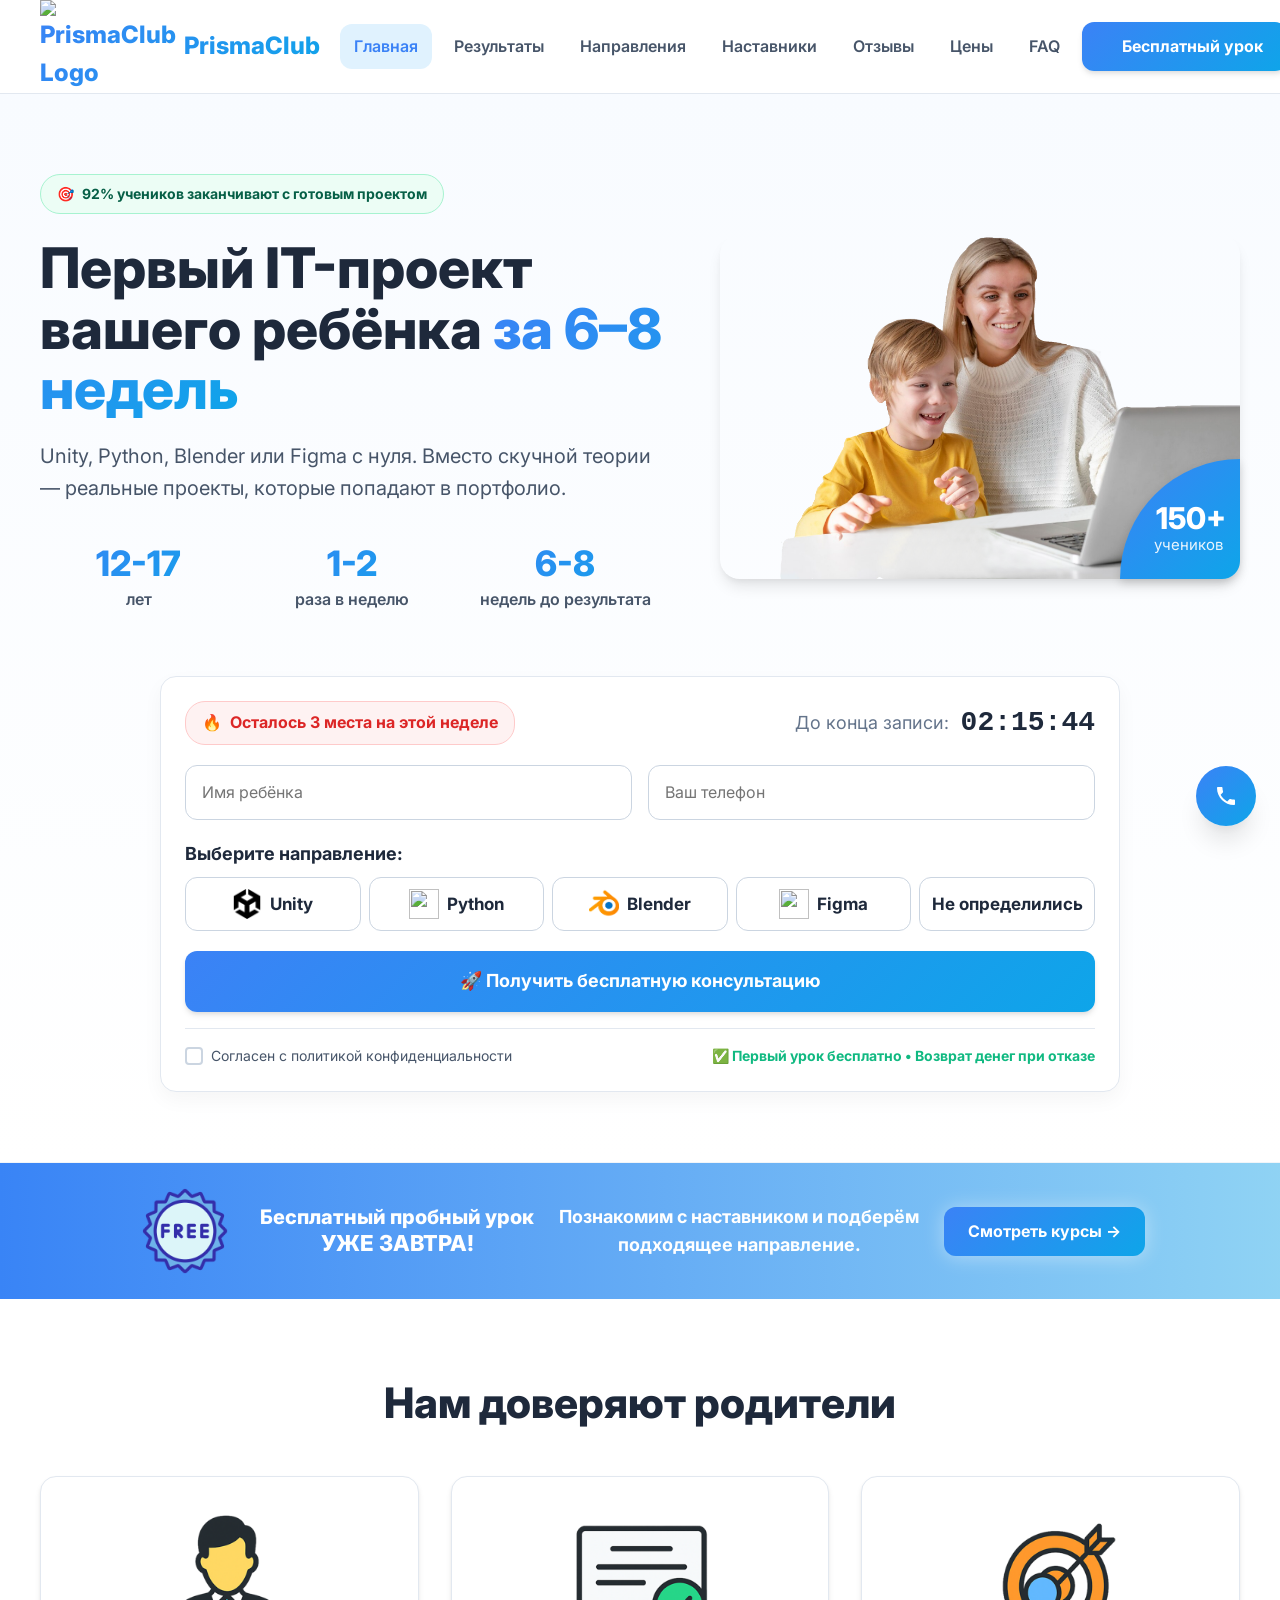
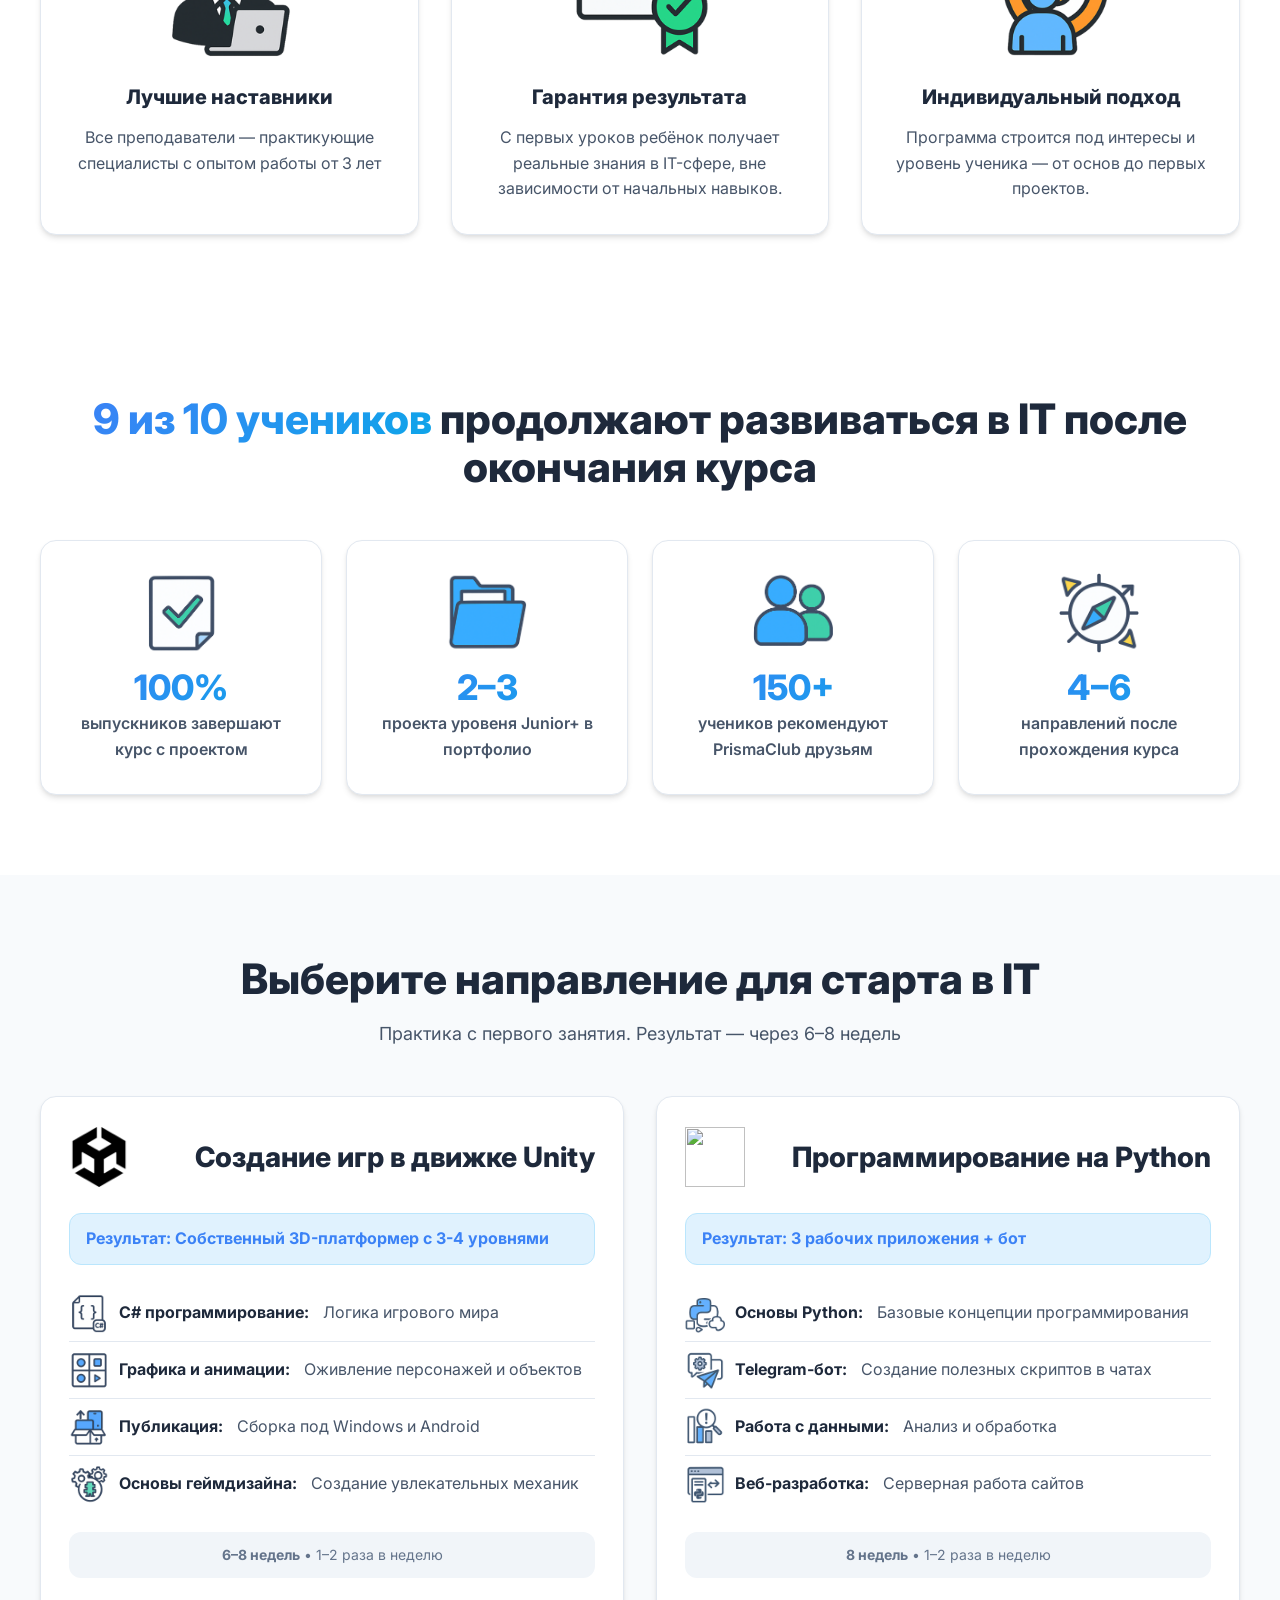
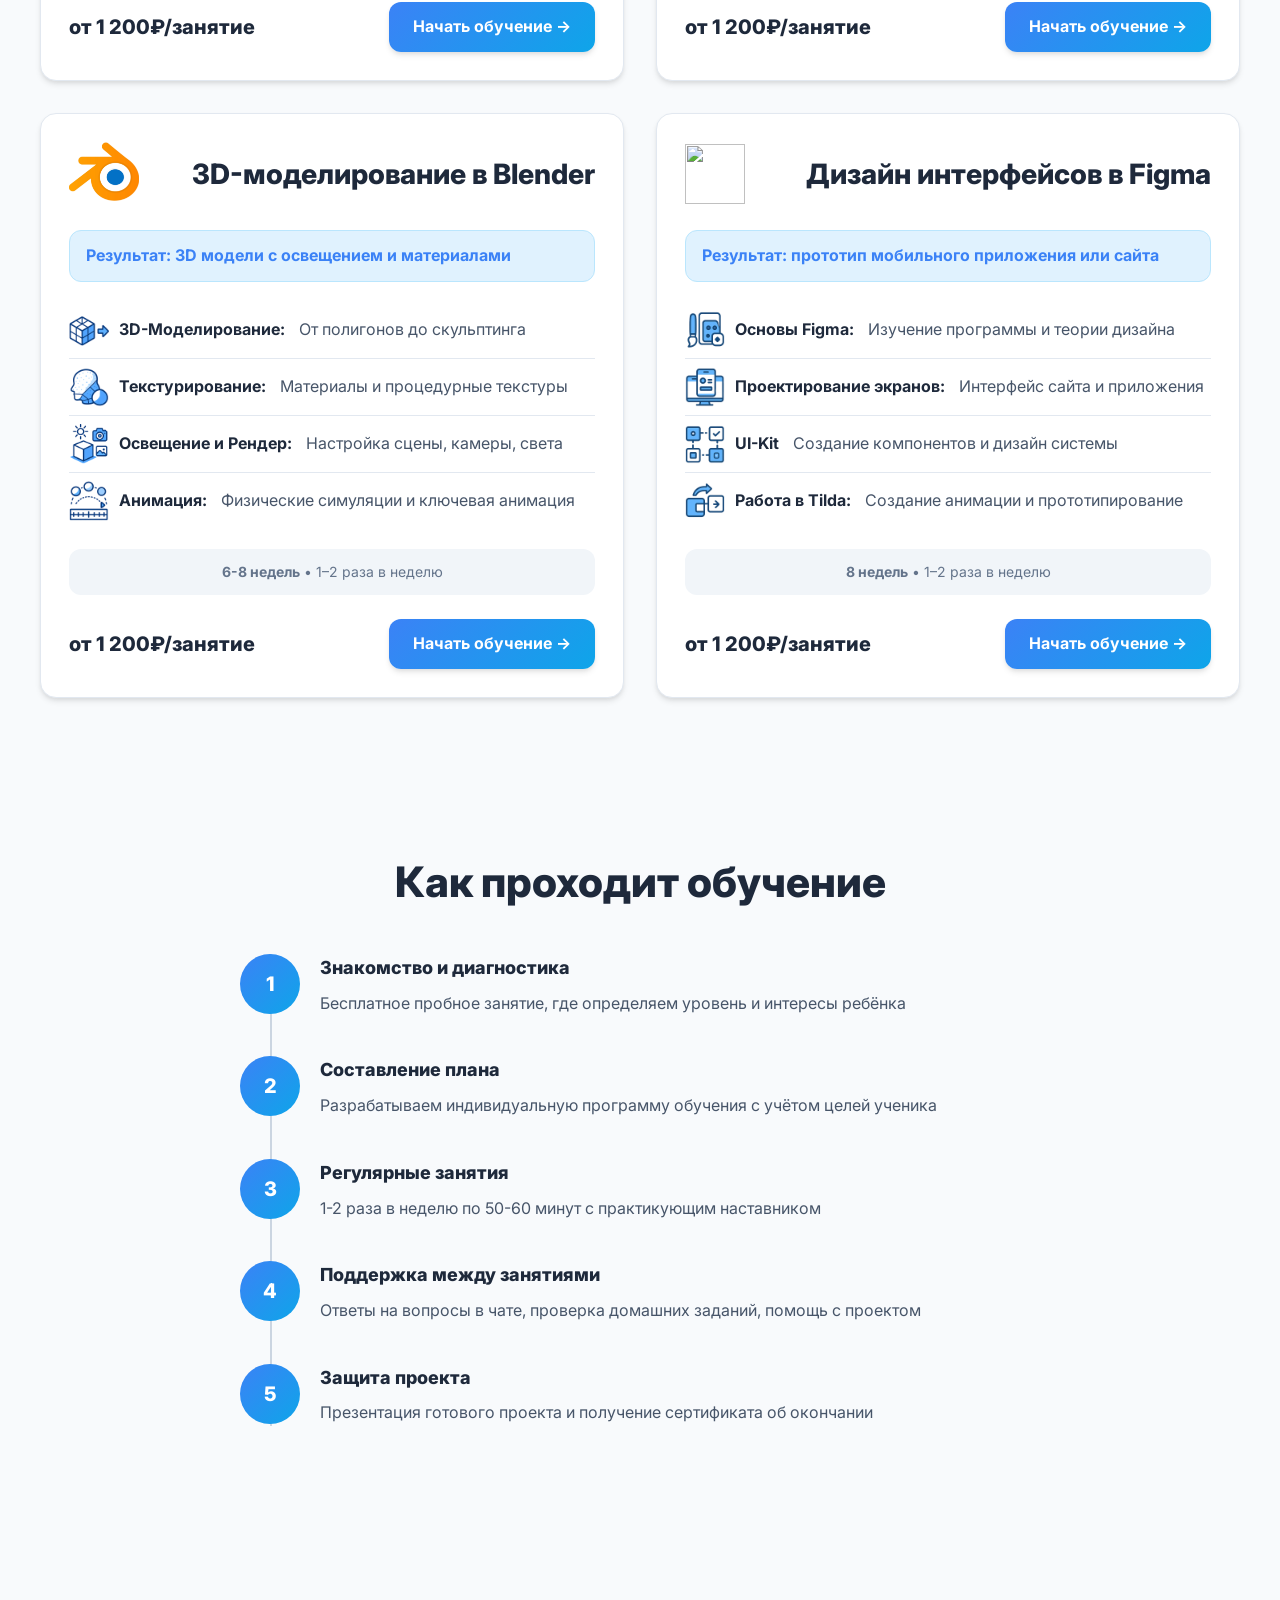
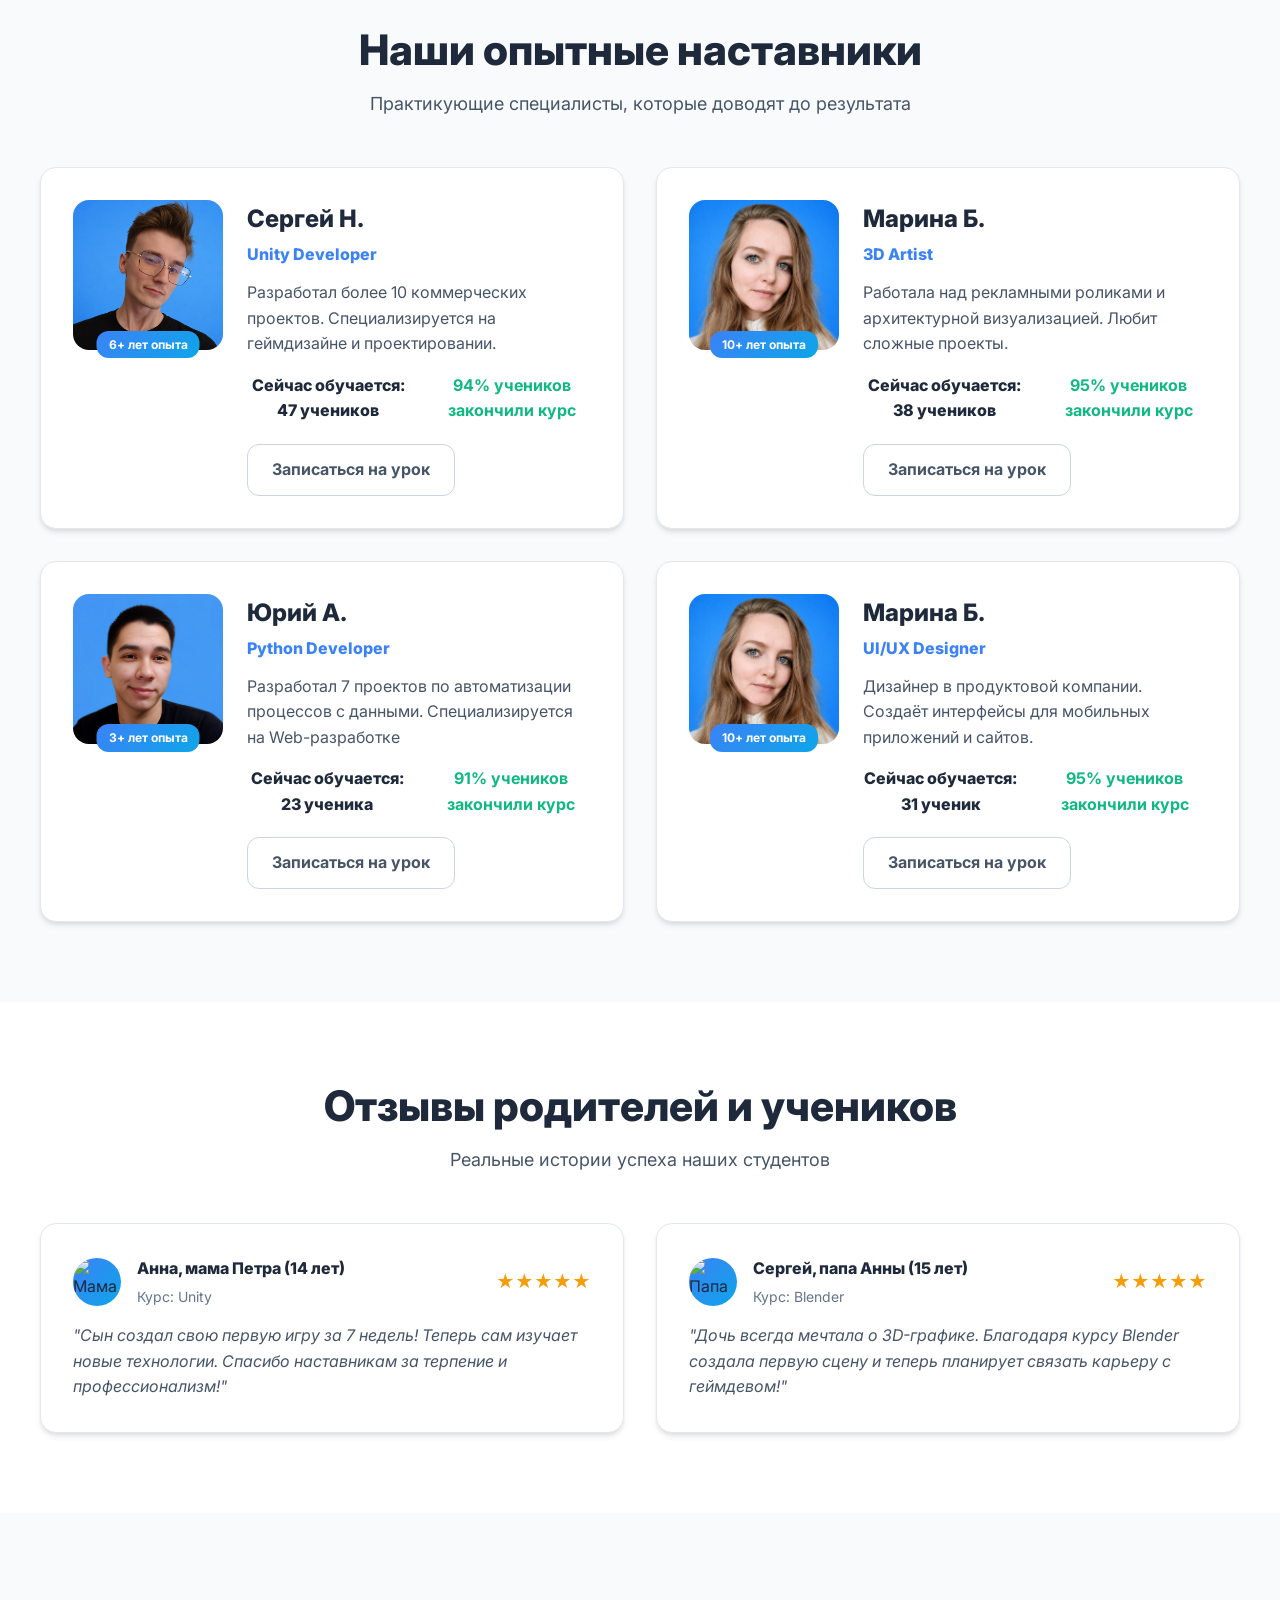
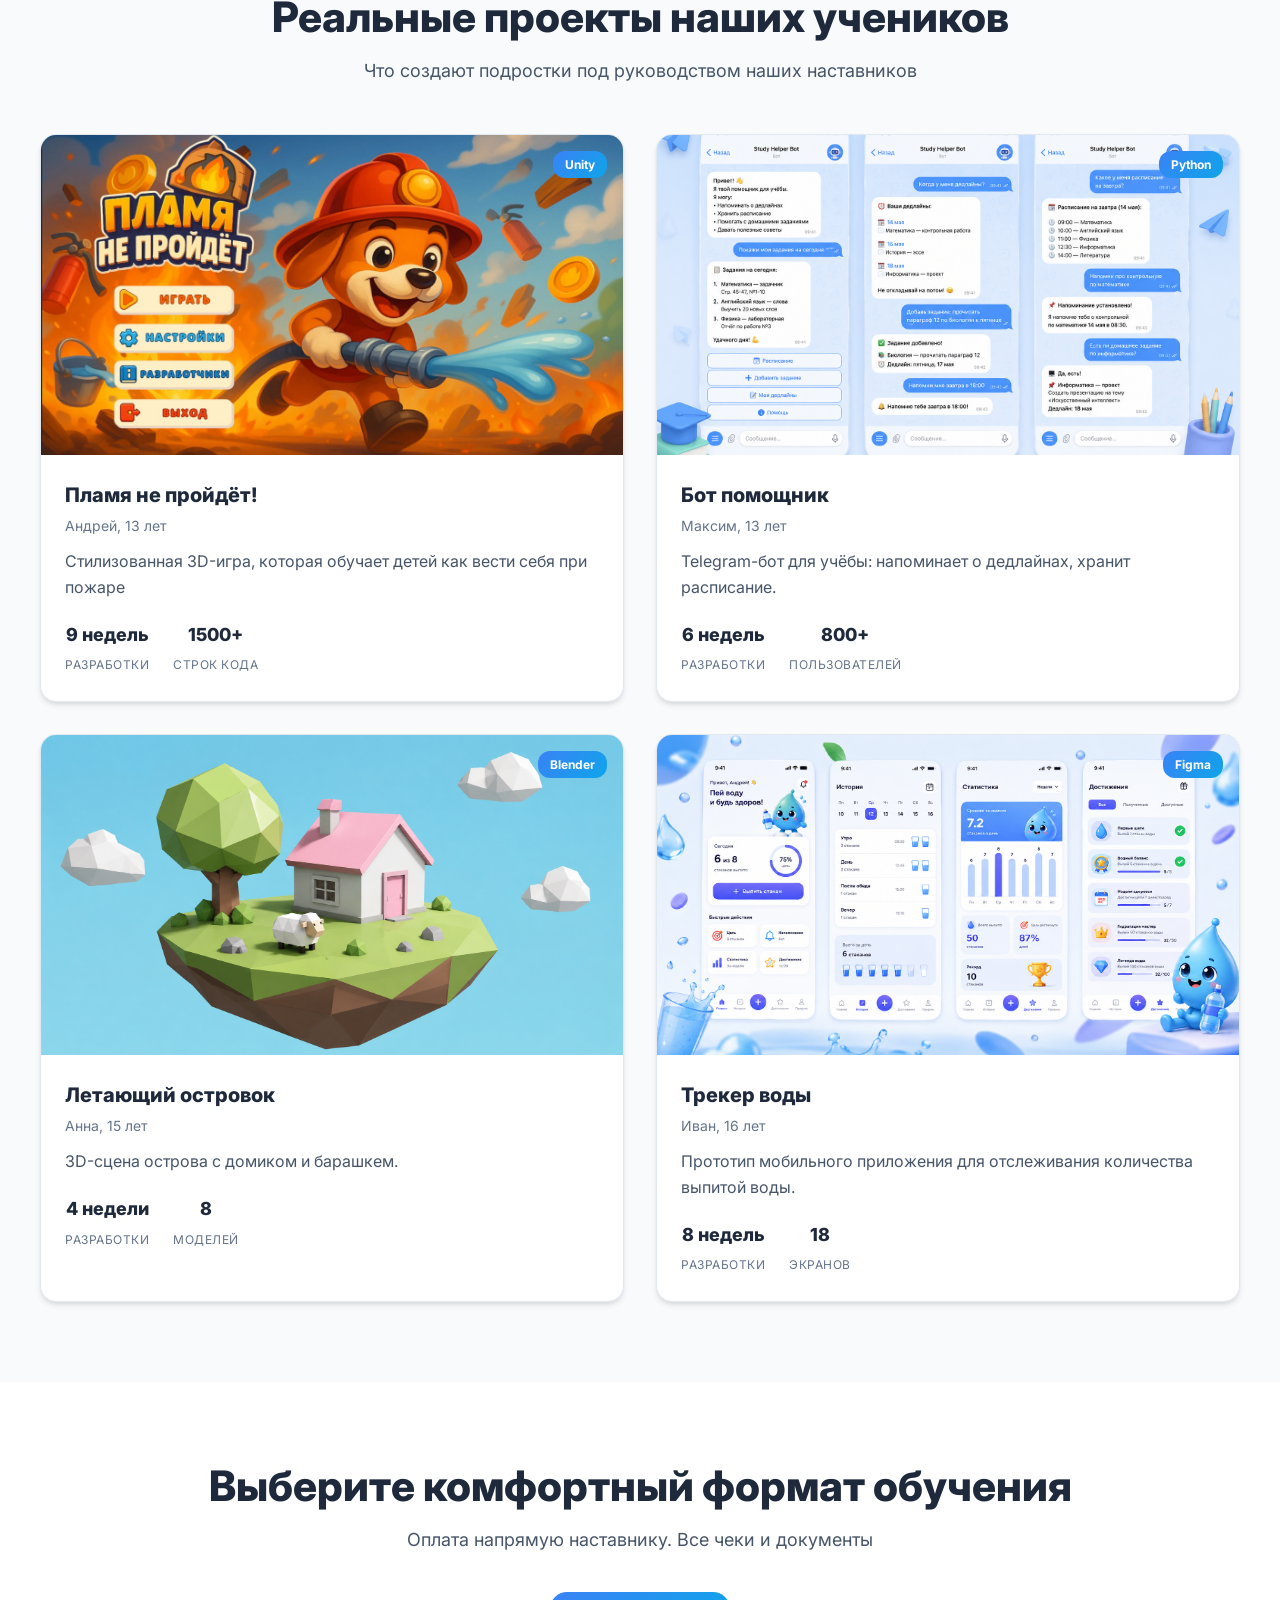
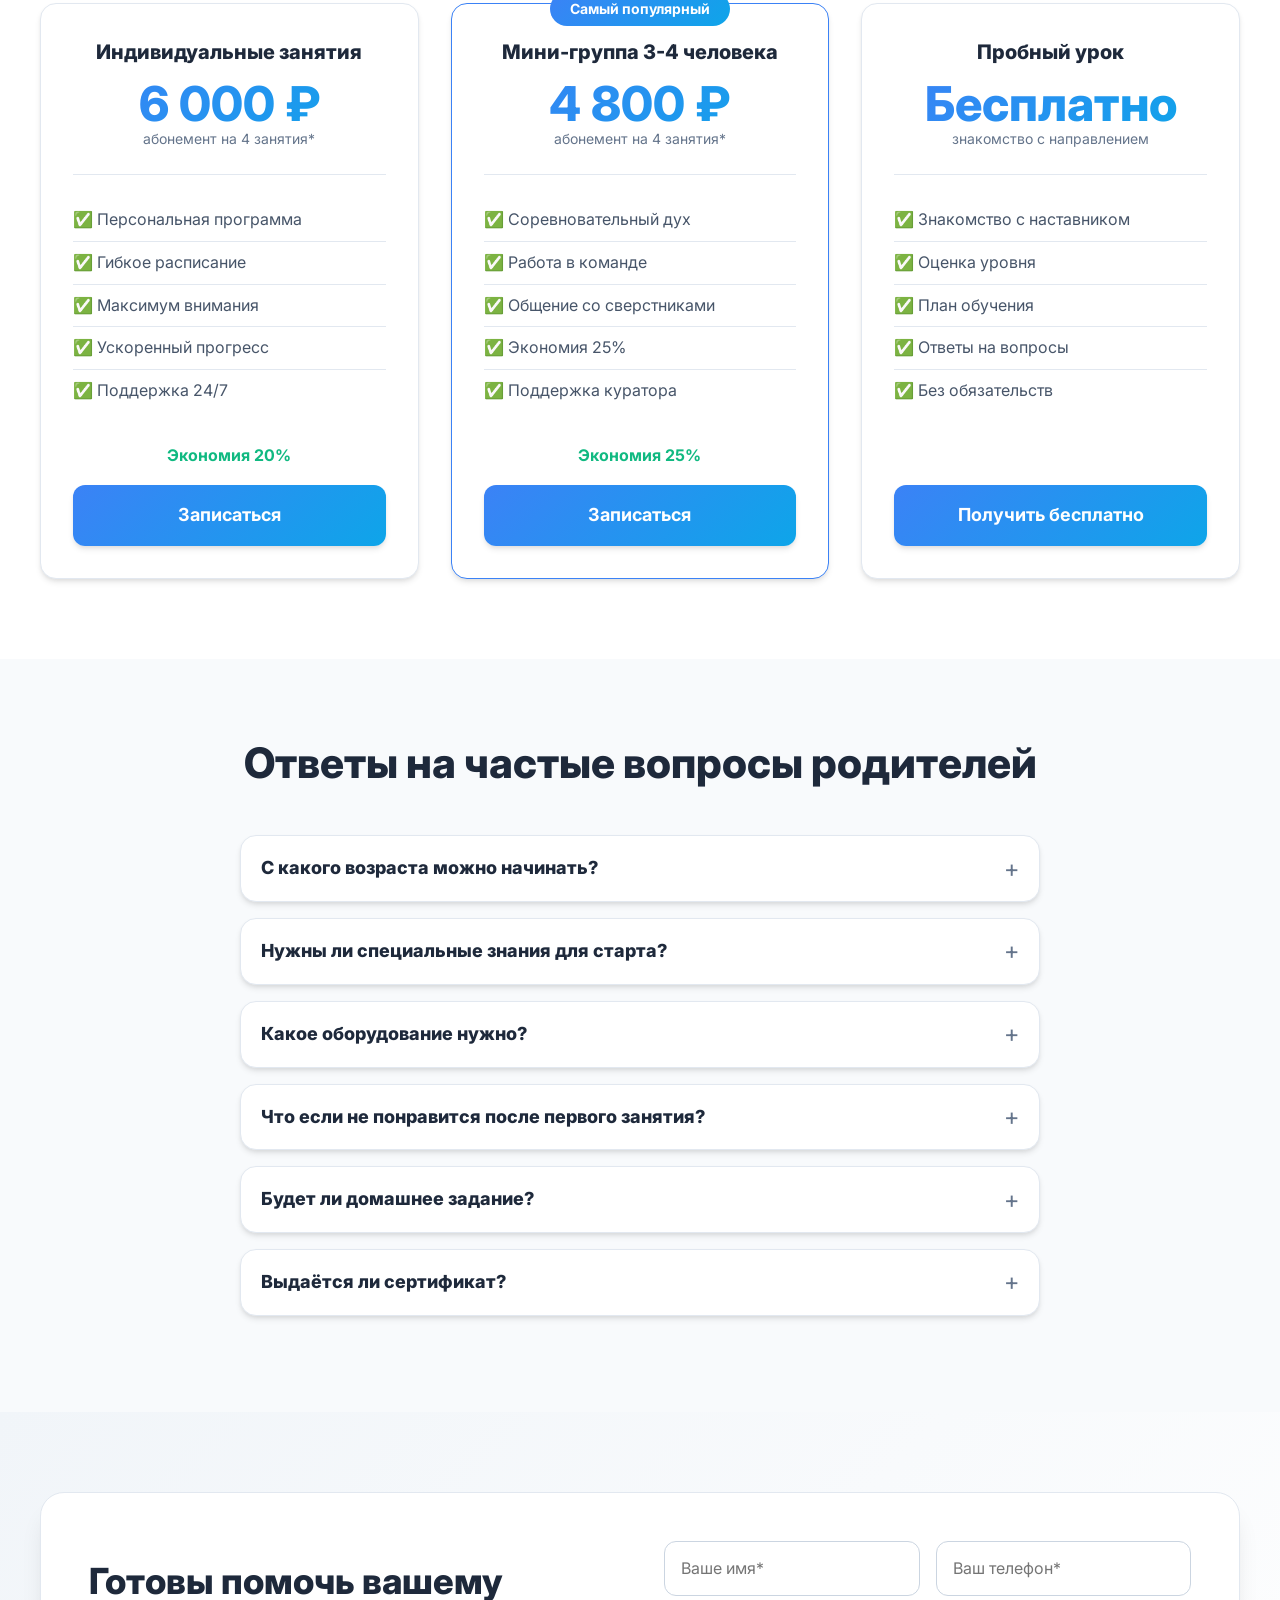
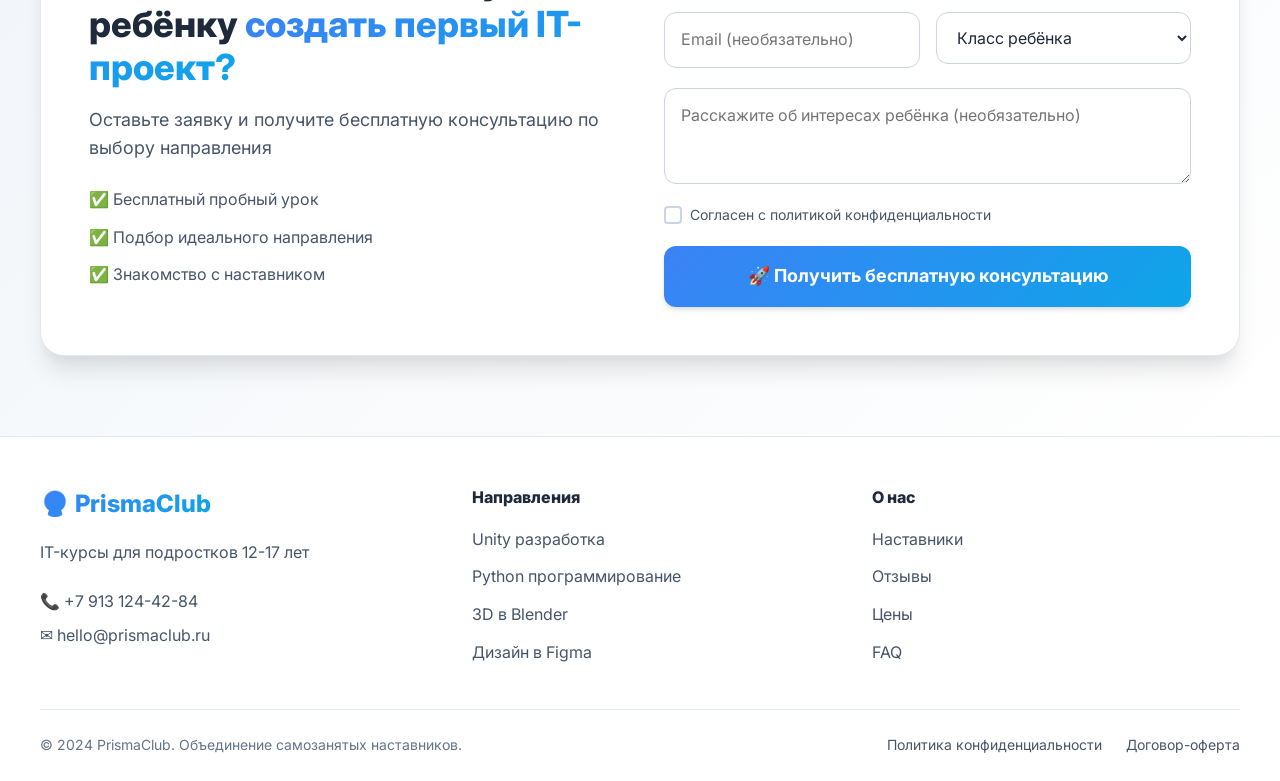
==== index.html @ 50126b90 "Update index.html" ====
<!doctype html>
<html lang="ru" data-theme="light">
<head>
    <meta charset="utf-8" />
    <meta name="viewport" content="width=device-width, initial-scale=1" />
    <meta name="description" content="PrismaClub - IT-курсы для подростков 12-17 лет. Unity, Python, Blender, Figma. Первый проект за 6-8 недель. 95% учеников заканчивают с портфолио." />
    <title>PrismaClub — IT-курсы для подростков 12-17 лет | Первый проект за 6-8 недель</title>
    <link rel="stylesheet" href="style.css" />
    <link rel="preconnect" href="https://fonts.googleapis.com">
    <link rel="preconnect" href="https://fonts.gstatic.com" crossorigin>
    <link href="https://fonts.googleapis.com/css2?family=Inter:wght@400;500;600;700;800&display=swap" rel="stylesheet">
</head>
<body>
    <!-- Progress Bar -->
    <div class="progress-container">
        <div class="progress-bar" id="progressBar"></div>
    </div>

    <!-- Floating Contact Button -->
    <div class="floating-whatsapp">
        <button class="whatsapp-button call-button" onclick="openContactModal()" aria-label="Открыть контакты">
            <svg width="24" height="24" viewBox="0 0 24 24" fill="none">
                <path d="M6.62 10.79c1.44 2.83 3.76 5.14 6.59 6.59l2.2-2.2c.27-.27.67-.36 1.02-.24 1.12.37 2.33.57 3.57.57.55 0 1 .45 1 1V20c0 .55-.45 1-1 1C10.61 21 3 13.39 3 4c0-.55.45-1 1-1h3.5c.55 0 1 .45 1 1 0 1.24.2 2.45.57 3.57.11.35.03.74-.25 1.02l-2.2 2.2z" fill="currentColor"/>
            </svg>
            <span class="call-button-text">Остались вопросы?</span>
        </button>
        <div class="whatsapp-tooltip">Контакты для связи</div>
    </div>

    <!-- Contact Modal -->
    <div class="contact-modal" id="contactModal" aria-hidden="true">
        <div class="contact-modal-backdrop" onclick="closeContactModal()"></div>
        <div class="contact-modal-card" role="dialog" aria-modal="true" aria-labelledby="contactModalTitle">
            <button class="contact-modal-close" type="button" onclick="closeContactModal()" aria-label="Закрыть">×</button>
            <h3 id="contactModalTitle">Связаться с нами</h3>
            <div class="contact-modal-list">
                <div class="contact-row"><span>Телефон:</span><a href="tel:+79131244284">+7 913 124-42-84</a></div>
                <div class="contact-row"><span>Электронная почта:</span><a href="mailto:hello@prismaclub.ru">hello@prismaclub.ru</a></div>
                <div class="contact-row"><span>Telegram:</span><a href="https://t.me/Nestor.eons" target="_blank" rel="noopener">@Nestor.eons</a></div>
                <div class="contact-row"><span>WhatsApp:</span><a href="https://wa.me/79131244284" target="_blank" rel="noopener">8 913 124-42-84</a></div>
            </div>
            <button class="faq-modal-button" type="button" onclick="goToFaqFromModal()">
                <span>Часто задаваемые вопросы</span>
                <span class="faq-modal-arrow">⌄</span>
            </button>
        </div>
    </div>

    <header>
        <div class="wrap nav">
            <div class="brand">
                <!-- LOGO -->
                <a class="logo" href="#hero">
                    <img src="images/prismaclub-logo.png" alt="PrismaClub Logo" class="logo-image">
                    <span class="logo-text">Prisma<span class="logo-accent">Club</span></span>
                </a>
            </div>
            <nav class="topnav">
                <a class="navlink active" href="#hero">Главная</a>
                <a class="navlink" href="#results">Результаты</a>
                <a class="navlink" href="#tracks">Направления</a>
                <a class="navlink" href="#mentors">Наставники</a>
                <a class="navlink" href="#testimonials">Отзывы</a>
                <a class="navlink" href="#pricing">Цены</a>
                <a class="navlink" href="#faq">FAQ</a>
                <button class="btn btn-primary" onclick="scrollToForm()">
                    <svg width="16" height="16" viewBox="0 0 16 16" fill="currentColor" style="margin-right: 8px;">
                        <path d="M13.6 11.2c-.2-.1-1.2-.6-1.4-.7-.2-.1-.3-.1-.5.1-.2.2-.5.6-.6.8-.1.2-.2.2-.4.1-.2-.1-1-.3-1.9-1.1-.7-.6-1.2-1.4-1.4-1.7-.1-.3 0-.4.1-.5.1-.1.3-.3.4-.4.1-.2.2-.2.3-.4.1-.2 0-.3-.1-.4-.1-.1-.5-1.2-.7-1.8-.2-.5-.4-.5-.5-.5-.1 0-.3 0-.4 0-.2 0-.4.1-.6.3-.2.3-.8.8-.8 1.9 0 1.1.8 2.2.9 2.4.1.2 1.6 2.4 3.8 3.4.6.2 1 .4 1.3.5.6.2 1.1.2 1.5.1.5-.1 1.4-.6 1.6-1.1.2-.5.2-1 .1-1.1-.1-.1-.2-.2-.4-.3z"/>
                    </svg>
                    Бесплатный урок
                </button>
            </nav>
            <button class="mobile-menu-btn" id="mobileMenuBtn" type="button" aria-label="Открыть меню" aria-expanded="false">
                <span></span>
                <span></span>
                <span></span>
            </button>
        </div>
    </header>

    <main>
        <!-- HERO SECTION -->
        <section class="hero" id="hero">
            <div class="wrap">
                <div class="hero-content">
                    <div class="hero-badge">
                        <span class="badge-icon">🎯</span>
                        92% учеников заканчивают с готовым проектом
                    </div>
                    
                    <h1 class="hero-title">
                        Первый IT-проект вашего ребёнка 
                        <span class="highlight">за 6–8 недель</span>
                    </h1>
                    
                    <p class="hero-subtitle">
                        Unity, Python, Blender или Figma с нуля. Вместо скучной теории — реальные проекты, которые попадают в портфолио.
                    </p>

                    <div class="hero-stats">
                        <div class="stat">
                            <div class="stat-number">12-17</div>
                            <div class="stat-label">лет</div>
                        </div>
                        <div class="stat">
                            <div class="stat-number">1-2</div>
                            <div class="stat-label">раза в неделю</div>
                        </div>
                        <div class="stat">
                            <div class="stat-number">6-8</div>
                            <div class="stat-label">недель до результата</div>
                        </div>
                    </div>
                </div>
                
                <div class="hero-visual">
                    <div class="hero-image-wrapper">
                        <img src="images/student-coding.png" alt="Подросток создаёт игру в Unity" class="hero-image">
                            <div class="achievement-badge corner">
                                <div class="number">150+</div>
                                <div class="label">учеников</div>
                            </div>
                    </div>
                </div>
            </div>
              <!-- Booking Banner -->
<!-- Booking Banner -->
<div class="booking-banner" id="booking-form">
    <div class="booking-top-row">
        <div class="urgency-badge">
            <span class="fire-icon">🔥</span>
            Осталось 3 места на этой неделе
        </div>
        <div class="urgency-timer">
            <span>До конца записи:</span>
            <div class="timer" id="urgencyTimer">02:15:47</div>
        </div>
    </div>

    <div class="booking-form-grid">
        <div class="form-row">
            <input type="text" placeholder="Имя ребёнка" required>
            <input type="tel" placeholder="Ваш телефон" required>
        </div>
        
        <div class="form-group">
            <label class="form-label">Выберите направление:</label>
            <div class="course-pills-horizontal">
                <button type="button" class="course-pill" data-course="Unity">
                    <img src = "images/Unity_Icon.png" class = "course-pills-icon"/>
                    <span class = "">Unity</span> 
                </button>
                 <button type="button" class="course-pill" data-course="Python">
                    <img src = "images/Python_Icon.png" class = "course-pills-icon"/>
                    <span class = "">Python</span> 
                </button>
                 <button type="button" class="course-pill" data-course="Blender">
                    <img src = "images/Blender_Icon.png" class = "course-pills-icon"/>
                    <span class = "">Blender</span> 
                </button>
                 <button type="button" class="course-pill" data-course="Figma">
                    <img src = "images/Figma_Icon.png" class = "course-pills-icon"/>
                    <span class = "">Figma</span> 
                </button>
                 <button type="button" class="course-pill" data-course="Not sure">
                    <span class = "">Не определились</span> 
                </button>
            </div>
        </div>

        <button class="btn btn-primary btn-large btn-block">
            🚀 Получить бесплатную консультацию
        </button>
    </div>
    
    <div class="form-footer">
        <label class="checkbox">
            <input type="checkbox" name="agreement" required>
            <span class="checkmark"></span>
            Согласен с политикой конфиденциальности
        </label>
        <div class="guarantee">
            ✅ Первый урок бесплатно • Возврат денег при отказе
        </div>
    </div>
</div>
        </section>
        <!-- CTA после формы -->
<section class="after-hero-cta">
    <div class="wrap">
        <div class="cta-inline">
            <img src = "images/Free_Icon.png"/>
            <h3>Бесплатный пробный урок <br>
        <span class ="cta-inline-frase">УЖЕ ЗАВТРА!</span>
        </h3>
      <p>Познакомим с наставником и подберём подходящее направление.</p>
      <button class="btn btn-primary" onclick="scrollToForm('tracks')">
        Смотреть курсы →
      </button>
    </div>
  </div>
</section>


                <section class="trust" id="trust">
            <div class="wrap">
                <h2 class="section-title">Нам доверяют родители</h2>
                <div class="trust-grid">
                    <div class="trust-item">
                        <div class="trust-icon">
                            <img src = "images/Teacher_Icon.png"/>
                        </div>
                        <div class="trust-content">
                            <h3>Лучшие наставники</h3>
                            <p>Все преподаватели — практикующие специалисты с опытом работы от 3 лет</p>
                        </div>
                    </div>
                    <div class="trust-item">
                         <div class="trust-icon">
                            <img src = "images/Guarantee_Icon.png"/>
                        </div>
                        <div class="trust-content">
                            <h3>Гарантия результата</h3>
                            <p>С первых уроков ребёнок получает реальные знания в IT-сфере, вне зависимости от начальных навыков.</p>
                        </div>
                    </div>
                    <div class="trust-item">
                         <div class="trust-icon">
                            <img src = "images/Target_Icon.png"/>
                        </div>
                        <div class="trust-content">
                            <h3>Индивидуальный подход</h3>
                            <p>Программа строится под интересы и уровень ученика — от основ до первых проектов.</p>
                        </div>
                    </div>
                </div>
            </div>
        </section>

        <!-- RESULTS SECTION -->
        <section class="results" id="results">
            <div class="wrap">
                <h2 class="section-title">
                    <span class="highlight">9 из 10 учеников</span> продолжают развиваться в IT после окончания курса
                </h2>
                
                <div class="stats-grid">
                    <div class="stat-card">
                        <div class="stat-icon">
                            <img src = "images/White_Sheet-Icon.png"/>
                        </div>
                        <div class="stat-number" data-count="100">100%</div>
                        <div class="stat-label">выпускников завершают курс с проектом</div>
                    </div>
                    <div class="stat-card">
                         <div class="stat-icon">
                            <img src = "images/Folder_Icon.png"/>
                        </div>
                        <div class="stat-number" data-count="2">2–3</div>
                        <div class="stat-label">проекта уровеня Junior+ в портфолио</div>
                    </div>
                    <div class="stat-card">
                         <div class="stat-icon">
                            <img src = "images/Child_Recomendation_Icon.png"/>
                        </div>
                        <div class="stat-number" data-count="150">150+</div>
                        <div class="stat-label">учеников рекомендуют PrismaClub друзьям</div>
                    </div>
                    <div class="stat-card">
                         <div class="stat-icon">
                            <img src = "images/Navigation_Curse_Icon.png"/>
                        </div>
                        <div class="stat-number" data-count="4">4–6</div>
                        <div class="stat-label">направлений после прохождения курса</div>
                    </div>
                </div>
            </div>
        </section>

        <!-- TRACKS SECTION -->
        <section id="tracks">
            <div class="wrap">
                <h2 class="section-title">Выберите направление для старта в IT</h2>
                <p class="section-sub">Практика с первого занятия. Результат — через 6–8 недель</p>
                
                <div class="tracks-grid">
                    <!-- Unity Card -->
                    <div class="track-card">
                        <div class="track-header">
                            <div class="track-icon">
                                <img src = "images/Unity_Icon.png"/>
                            </div>
                            <h3>Создание игр в движке Unity</h3>
                        </div>
                        <div class="track-content">
                            <div class="track-result">
                                <strong>Результат:</strong> Собственный 3D-платформер с 3-4 уровнями
                            </div>
                            <ul class="track-features">
                                <li>
                                    <img src ="images/Unity_Csharp_Icon.png"/>
                                    <strong>C# программирование: </strong> Логика игрового мира
                                </li>
                                <li>
                                    <img src ="images/Unity_Animation_Icon.png"/>
                                    <strong>Графика и анимации: </strong> Оживление персонажей и объектов
                                </li>
                                <li>
                                    <img src ="images/Unity_Build_Icon.png"/>
                                    <strong>Публикация: </strong> Сборка под Windows и Android
                                </li>
                                <li>
                                    <img src ="images/Unity_Design_Icon.png"/>
                                    <strong>Основы геймдизайна: </strong> Создание увлекательных механик
                                </li>
                            </ul>
                            <div class="track-duration">
                                <strong>6–8 недель</strong> • 1–2 раза в неделю
                            </div>
                        </div>
                        <div class="track-actions">
                            <div class="price">от 1 200₽/занятие</div>
                            <button class="btn btn-primary" onclick="scrollToForm('Unity')">
                                Начать обучение →
                            </button>
                        </div>
                    </div>

                    <!-- Python Card -->
                    <div class="track-card">
                        <div class="track-header">
                            <div class="track-icon">
                                <img src = "images/Python_Icon.png"/>
                            </div>
                            <h3>Программирование на Python</h3>
                        </div>
                        <div class="track-content">
                            <div class="track-result">
                                <strong>Результат:</strong> 3 рабочих приложения + бот
                            </div>
                            <ul class="track-features">
                                <li>
                                    <img src ="images/Python_Base_Icon.png"/>
                                    <strong>Основы Python:</strong>  Базовые концепции программирования
                                </li>
                                <li>
                                    <img src ="images/Python_Telegram_Icon.png"/>
                                    <strong>Telegram-бот:</strong> Создание полезных скриптов в чатах
                                </li>
                                <li>
                                    <img src ="images/Python_Data_Icon.png"/>
                                    <strong>Работа с данными:</strong> Анализ и обработка
                                </li>
                                <li>
                                    <img src ="images/Python_Web_Icon.png"/>
                                    <strong>Веб-разработка:</strong> Cерверная работа сайтов
                                </li>
                            </ul>
                            <div class="track-duration">
                                <strong>8 недель</strong> • 1–2 раза в неделю
                            </div>
                        </div>
                        <div class="track-actions">
                            <div class="price">от 1 200₽/занятие</div>
                            <button class="btn btn-primary" onclick="scrollToForm('Python')">
                                Начать обучение →
                            </button>
                        </div>
                    </div>
                    <!-- Blender Card -->
                    <div class="track-card">
                        <div class="track-header">
                            <div class="track-icon">
                                <img src = "images/Blender_Icon.png" class = "blender-icon"/>
                            </div>
                            <h3>3D-моделирование в Blender</h3>
                        </div>
                        <div class="track-content">
                            <div class="track-result">
                                <strong>Результат:</strong> 3D модели с освещением и материалами
                            </div>
                            <ul class="track-features">
                                <li>
                                    <img src ="images/Blender_3D_Object_Icon.png"/>
                                    <strong>3D-Моделирование:</strong> От полигонов до скульптинга
                                </li>
                                <li>
                                    <img src ="images/Blender_Texture_Icon.png"/> 
                                    <strong>Текстурирование:</strong> Материалы и процедурные текстуры
                                </li>
                                <li>
                                    <img src ="images/Blender_lighting_Icon.png"/> 
                                    <strong>Освещение и Рендер:</strong> Настройка сцены, камеры, света
                                </li>
                                <li>
                                    <img src ="images/Blender_Animation_Icon.png"/> 
                                    <strong>Анимация:</strong> Физические симуляции и ключевая анимация
                                </li>
                            </ul>
                            <div class="track-duration">
                                <strong>6-8 недель</strong> • 1–2 раза в неделю
                            </div>
                        </div>
                        <div class="track-actions">
                            <div class="price">от 1 200₽/занятие</div>
                            <button class="btn btn-primary" onclick="scrollToForm('Blender')">
                                Начать обучение →
                            </button>
                        </div>
                    </div>
                     <!-- Figma Card -->
                    <div class="track-card">
                        <div class="track-header">
                            <div class="track-icon">
                                <img src = "images/Figma_Icon.png"/>
                            </div>
                            <h3>Дизайн интерфейсов в Figma</h3>
                        </div>
                        <div class="track-content">
                            <div class="track-result">
                                <strong>Результат:</strong> прототип мобильного приложения или сайта
                            </div>
                            <ul class="track-features">
                                <li>
                                    <img src ="images/Figma_Base_Icon.png"/>
                                    <strong>Основы Figma:</strong>Изучение программы и теории дизайна
                                </li>
                                                                <li>
                                    <img src ="images/Figma_Project.png"/> 
                                    <strong>Проектирование экранов:</strong>Интерфейс сайта и приложения
                                </li>
                                <li>
                                    <img src ="images/Figma_Component_Icon.png"/>
                                    <strong>UI-Kit</strong>Создание компонентов и дизайн системы
                                </li>
                                <li>
                                    <img src ="images/Figma_Animation_Icon.png"/>
                                    <strong>Работа в Tilda:</strong>Создание анимации и прототипирование
                                </li>
                            </ul>
                            <div class="track-duration">
                                <strong>8 недель</strong> • 1–2 раза в неделю
                            </div>
                        </div>
                        <div class="track-actions">
                            <div class="price">от 1 200₽/занятие</div>
                            <button class="btn btn-primary" onclick="scrollToForm('Figma')">
                                Начать обучение →
                            </button>
                        </div>
                    </div>
                    <!-- Добавьте остальные направления по аналогии -->
                </div>
            </div>
        </section>

        <!-- PROCESS SECTION (ВОССТАНАВить до рабочег осостояния если нету стилей) -->
        <section class="process" id="process">
            <div class="wrap">
                <h2 class="section-title">Как проходит обучение</h2>
                <div class="process-timeline">
                    <div class="process-item">
                        <div class="process-step">1</div>
                        <div class="process-content">
                            <h3>Знакомство и диагностика</h3>
                            <p>Бесплатное пробное занятие, где определяем уровень и интересы ребёнка</p>
                        </div>
                    </div>
                    <div class="process-item">
                        <div class="process-step">2</div>
                        <div class="process-content">
                            <h3>Составление плана</h3>
                            <p>Разрабатываем индивидуальную программу обучения с учётом целей ученика</p>
                        </div>
                    </div>
                    <div class="process-item">
                        <div class="process-step">3</div>
                        <div class="process-content">
                            <h3>Регулярные занятия</h3>
                            <p>1-2 раза в неделю по 50-60 минут с практикующим наставником</p>
                        </div>
                    </div>
                    <div class="process-item">
                        <div class="process-step">4</div>
                        <div class="process-content">
                            <h3>Поддержка между занятиями</h3>
                            <p>Ответы на вопросы в чате, проверка домашних заданий, помощь с проектом</p>
                        </div>
                    </div>
                    <div class="process-item">
                        <div class="process-step">5</div>
                        <div class="process-content">
                            <h3>Защита проекта</h3>
                            <p>Презентация готового проекта и получение сертификата об окончании</p>
                        </div>
                    </div>
                </div>
            </div>
        </section>

        
        <!-- MENTORS SECTION -->
        <section id="mentors">
            <div class="wrap">
                <h2 class="section-title">Наши опытные наставники</h2>
                <p class="section-sub">Практикующие специалисты, которые доводят до результата</p>
                <div class="mentors-grid">
                    <article class="mentor-card">
                        <div class="mentor-photo">
                            <img src="images/Sergey_Photo.png" alt="Сергей - наставник по Unity" width="150" height="150">
                            <div class="mentor-exp">6+ лет опыта</div>
                        </div>
                        <div class="mentor-info">
                            <h3>Сергей Н.</h3>
                            <div class="mentor-role">Unity Developer</div>
                            <p class="mentor-bio">Разработал более 10 коммерческих проектов. Специализируется на геймдизайне и проектировании.</p>
                            <div class="mentor-stats">
                                <div class="stat">Сейчас обучается: 47 учеников</div>
                                <div class="stat">94% учеников закончили курс</div>
                            </div>
                            <button class="btn ghost mentor-btn" data-mentor="alexey">
                               Записаться на урок
                            </button>
                        </div>
                    </article>

                    <article class="mentor-card">
                        <div class="mentor-photo">
                            <img src="images/Marina_Photo.png" alt="Марина - наставник по Blender" width="150" height="150">
                            <div class="mentor-exp">10+ лет опыта</div>
                        </div>
                        <div class="mentor-info">
                            <h3>Марина Б.</h3>
                            <div class="mentor-role">3D Artist</div>
                            <p class="mentor-bio">Работала над рекламными роликами и архитектурной визуализацией. Любит сложные проекты.</p>
                            <div class="mentor-stats">
                                <div class="stat">Сейчас обучается: 38 учеников</div>
                                <div class="stat">95% учеников закончили курс</div>
                            </div>
                            <button class="btn ghost mentor-btn" data-mentor="maria">
                                Записаться на урок
                            </button>
                        </div>
                    </article>

                    <article class="mentor-card">
                        <div class="mentor-photo">
                            <img src="images/Yriy_Photo.png" alt="Юрий - наставник по Python" width="150" height="150">
                            <div class="mentor-exp">3+ лет опыта</div>
                        </div>
                        <div class="mentor-info">
                            <h3>Юрий А.</h3>
                            <div class="mentor-role">Python Developer</div>
                            <p class="mentor-bio">Разработал 7 проектов по автоматизации процессов с данными. Специализируется на Web-разработке</p>
                            <div class="mentor-stats">
                                <div class="stat">Сейчас обучается: 23 ученика</div>
                                <div class="stat">91% учеников закончили курс</div>
                            </div>
                            <button class="btn ghost mentor-btn" data-mentor="dmitry">
                                Записаться на урок
                            </button>
                        </div>
                    </article>

                    <article class="mentor-card">
                        <div class="mentor-photo">
                            <img src="images/Marina_Photo.png" alt="Марина - наставник по дизайну" width="150" height="150">
                            <div class="mentor-exp">10+ лет опыта</div>
                        </div>
                        <div class="mentor-info">
                            <h3>Марина Б.</h3>
                            <div class="mentor-role">UI/UX Designer</div>
                            <p class="mentor-bio">Дизайнер в продуктовой компании. Создаёт интерфейсы для мобильных приложений и сайтов.</p>
                            <div class="mentor-stats">
                                <div class="stat">Сейчас обучается: 31 ученик</div>
                                <div class="stat">95% учеников закончили курс</div>
                            </div>
                            <button class="btn ghost mentor-btn" data-mentor="elena">
                                Записаться на урок
                            </button>
                        </div>
                    </article>
                </div>
            </div>
        </section>

        <!-- TESTIMONIALS SECTION -->
        <section id="testimonials">
            <div class="wrap">
                <h2 class="section-title">Отзывы родителей и учеников</h2>
                <p class="section-sub">Реальные истории успеха наших студентов</p>
                
                <div class="testimonials-grid">
                    <div class="testimonial-card">
                        <div class="testimonial-author">
                            <div class="author-avatar">
                                <img src="images/parent-1.jpg" alt="Мама Петра">
                            </div>
                            <div class="author-info">
                                <div class="author-name">Анна, мама Петра (14 лет)</div>
                                <div class="author-course">Курс: Unity</div>
                            </div>
                            <div class="stars">★★★★★</div>
                        </div>
                        <div class="testimonial-content">
                            
                            <p>"Сын создал свою первую игру за 7 недель! Теперь сам изучает новые технологии. Спасибо наставникам за терпение и профессионализм!"</p>
                        </div>
                        
                    </div>

                    <div class="testimonial-card">
                    <div class="testimonial-author">
                            <div class="author-avatar">
                                <img src="images/parent-2.jpg" alt="Папа Анны">
                            </div>
                            <div class="author-info">
                                <div class="author-name">Сергей, папа Анны (15 лет)</div>
                                <div class="author-course">Курс: Blender</div>
                            </div>
                            <div class="stars">★★★★★</div>
                        </div>
                        <div class="testimonial-content">
                            <p>"Дочь всегда мечтала о 3D-графике. Благодаря курсу Blender создала первую сцену и теперь планирует связать карьеру с геймдевом!"</p>
                        </div>
                    </div>
                </div>
            </div>
        </section>

 <!-- CASES SECTION -->
        <section id="cases">
            <div class="wrap">
                <h2 class="section-title">Реальные проекты наших учеников</h2>
                <p class="section-sub">Что создают подростки под руководством наших наставников</p>
                <div class="cases-grid">
                    <article class="case-card">
                        <div class="case-image">
                            <img src="images/Fire_Game.jpg" alt="Игра Пламя не пройдёт" width="320" height="240">
                            <div class="case-badge">Unity</div>
                        </div>
                        <div class="case-content">
                            <h3>Пламя не пройдёт!</h3>
                            <div class="case-author">Андрей, 13 лет</div>
                            <p class="case-description">Стилизованная 3D-игра, которая обучает детей как вести себя при пожаре</p>
                            <div class="case-stats">
                                <div class="case-stat">
                                    <strong>9 недель</strong>
                                    <span>Разработки</span>
                                </div>
                                <div class="case-stat">
                                    <strong>1500+</strong>
                                    <span>строк кода</span>
                                </div>
                            </div>
                        </div>
                    </article>

                    <article class="case-card">
                        <div class="case-image">
                            <img src="images/Python_tg.png" alt="Telegram бот" width="320" height="240">
                            <div class="case-badge">Python</div>
                        </div>
                        <div class="case-content">
                            <h3>Бот помощник</h3>
                            <div class="case-author">Максим, 13 лет</div>
                            <p class="case-description">Telegram-бот для учёбы: напоминает о дедлайнах, хранит расписание.</p>
                            <div class="case-stats">
                                <div class="case-stat">
                                    <strong>6 недель</strong>
                                    <span>Разработки</span>
                                </div>
                                <div class="case-stat">
                                    <strong>800+</strong>
                                    <span>пользователей</span>
                                </div>
                            </div>
                        </div>
                    </article>

                    <article class="case-card">
                        <div class="case-image">
                            <img src="images/3D_Model.png" alt="3D сцена" width="320" height="240">
                            <div class="case-badge">Blender</div>
                        </div>
                        <div class="case-content">
                            <h3>Летающий островок</h3>
                            <div class="case-author">Анна, 15 лет</div>
                            <p class="case-description">3D-сцена острова с домиком и барашкем.</p>
                            <div class="case-stats">
                                <div class="case-stat">
                                    <strong>4 недели</strong>
                                    <span>Разработки</span>
                                </div>
                                <div class="case-stat">
                                    <strong>8</strong>
                                    <span>моделей</span>
                                </div>
                            </div>
                        </div>
                    </article>

                    <article class="case-card">
                        <div class="case-image">
                            <img src="images/Figma_Water.png" alt="Прототип приложения" width="320" height="240">
                            <div class="case-badge">Figma</div>
                        </div>
                        <div class="case-content">
                            <h3>Трекер воды</h3>
                            <div class="case-author">Иван, 16 лет</div>
                            <p class="case-description">Прототип мобильного приложения для отслеживания количества выпитой воды.</p>
                            <div class="case-stats">
                                <div class="case-stat">
                                    <strong>8 недель</strong>
                                    <span>Разработки</span>
                                </div>
                                <div class="case-stat">
                                    <strong>18</strong>
                                    <span>экранов</span>
                                </div>
                            </div>
                        </div>
                    </article>
                </div>
            </div>
        </section>


         <!-- PRICING SECTION -->
        <section class="pricing" id="pricing">
            <div class="wrap">
                <h2 class="section-title">Выберите комфортный формат обучения</h2>
                <p class="section-sub">Оплата напрямую наставнику. Все чеки и документы</p>
                <div class="pricing-grid">
                    <div class="pricing-card">
                        <div class="pricing-header">
                            <h3>Индивидуальные занятия</h3>
                            <div class="price">6 000 ₽</div>
                            <div class="price-sub">абонемент на 4 занятия*</div>
                        </div>
                        <ul class="pricing-features">
                            <li>✅ Персональная программа</li>
                            <li>✅ Гибкое расписание</li>
                            <li>✅ Максимум внимания</li>
                            <li>✅ Ускоренный прогресс</li>
                            <li>✅ Поддержка 24/7</li>
                        </ul>
                        <div class="pricing-actions">
                            <div class="save">Экономия 20%</div>
                            <button class="btn btn-primary btn-large" onclick="scrollToForm()">
                                Записаться
                            </button>
                        </div>
                    </div>

                    <div class="pricing-card featured">
                        <div class="popular-badge">Самый популярный</div>
                        <div class="pricing-header">
                            <h3>Мини-группа 3-4 человека</h3>
                            <div class="price">4 800 ₽</div>
                            <div class="price-sub">абонемент на 4 занятия*</div>
                        </div>
                        <ul class="pricing-features">
                            <li>✅ Соревновательный дух</li>
                            <li>✅ Работа в команде</li>
                            <li>✅ Общение со сверстниками</li>
                            <li>✅ Экономия 25%</li>
                            <li>✅ Поддержка куратора</li>
                        </ul>
                        <div class="pricing-actions">
                            <div class="save">Экономия 25%</div>
                            <button class="btn btn-primary btn-large" onclick="scrollToForm()">
                                Записаться
                            </button>
                        </div>
                    </div>

                    <div class="pricing-card">
                        <div class="pricing-header">
                            <h3>Пробный урок</h3>
                            <div class="price">Бесплатно</div>
                            <div class="price-sub">знакомство с направлением</div>
                        </div>
                        <ul class="pricing-features">
                            <li>✅ Знакомство с наставником</li>
                            <li>✅ Оценка уровня</li>
                            <li>✅ План обучения</li>
                            <li>✅ Ответы на вопросы</li>
                            <li>✅ Без обязательств</li>
                        </ul>
                        <div class="pricing-actions">
                            <button class="btn btn-primary btn-large" onclick="scrollToForm()">
                                Получить бесплатно
                            </button>
                        </div>
                    </div>
                </div>
            </div>
        </section>

        <!-- FAQ SECTION -->
        <section id="faq">
            <div class="wrap">
                <h2 class="section-title">Ответы на частые вопросы родителей</h2>
                <div class="faq-grid">
                    <div class="faq-item">
                        <div class="faq-question">
                            <h3>С какого возраста можно начинать?</h3>
                            <span class="faq-toggle">+</span>
                        </div>
                        <div class="faq-answer">
                            <p>Идеальный возраст — От 12 лет и старше. В этом возрасте дети уже могут концентрироваться на задачах 45-60 минут, понимают логику программирования. Младше 12 рекомендуем начать с основ логики и алгоритмов.</p>
                        </div>
                    </div>

                    <div class="faq-item">
                        <div class="faq-question">
                            <h3>Нужны ли специальные знания для старта?</h3>
                            <span class="faq-toggle">+</span>
                        </div>
                        <div class="faq-answer">
                            <p>Нет! 80% наших учеников начинают с нуля. Главное — интерес к технологиям и готовность учиться. Наставник адаптирует программу под уровень ребёнка.</p>
                        </div>
                    </div>

                    <div class="faq-item">
                        <div class="faq-question">
                            <h3>Какое оборудование нужно?</h3>
                            <span class="faq-toggle">+</span>
                        </div>
                        <div class="faq-answer">
                            <p>Достаточно обычного компьютера с Windows и стабильным интернетом. Для Unity желателен компьютер помощнее, но для начала подойдёт любой. Поможем с установкой программ.</p>
                        </div>
                    </div>

                    <div class="faq-item">
                        <div class="faq-question">
                            <h3>Что если не понравится после первого занятия?</h3>
                            <span class="faq-toggle">+</span>
                        </div>
                        <div class="faq-answer">
                            <p>Первый урок всегда бесплатный. Если не подойдёт направление или наставник — поможем выбрать другое или вернём деньги за неиспользованные занятия.</p>
                        </div>
                    </div>

                    <div class="faq-item">
                        <div class="faq-question">
                            <h3>Будет ли домашнее задание?</h3>
                            <span class="faq-toggle">+</span>
                        </div>
                        <div class="faq-answer">
                            <p>Да, но не больше 1-2 часов в неделю. Домашние задания — это практика на закрепление материала. Все задания проверяются наставником с обратной связью.</p>
                        </div>
                    </div>

                    <div class="faq-item">
                        <div class="faq-question">
                            <h3>Выдаётся ли сертификат?</h3>
                            <span class="faq-toggle">+</span>
                        </div>
                        <div class="faq-answer">
                            <p>Да, после успешной защиты проекта выдаём сертификат об окончании курса с перечнем освоенных технологий. Это отлично дополняет портфолио.</p>
                        </div>
                    </div>
                </div>
            </div>
        </section>


        <!-- FINAL CTA SECTION -->
        <section id="final-cta">
            <div class="wrap">
                <div class="final-cta-card">
                    <div class="cta-content">
                        <h2>Готовы помочь вашему ребёнку <span class="highlight">создать первый IT-проект?</span></h2>
                        <p>Оставьте заявку и получите бесплатную консультацию по выбору направления</p>
                        
                        <div class="cta-features">
                            <div class="feature">✅ Бесплатный пробный урок</div>
                            <div class="feature">✅ Подбор идеального направления</div>
                            <div class="feature">✅ Знакомство с наставником</div>
                        </div>
                    </div>
                    
                    <form class="cta-form" action="https://formspree.io/f/YOUR_FORM_ID" method="POST" id="finalForm">
                        <div class="form-grid">
                            <div class="form-group">
                                <input type="text" name="child_name" placeholder="Ваше имя*" required>
                            </div>
                            <div class="form-group">
                                <input type="tel" name="phone" placeholder="Ваш телефон*" required>
                            </div>
                            <div class="form-group">
                                <input type="email" name="email" placeholder="Email (необязательно)" required>
                            </div>
                            <div class="form-group">
                                <select name="grade" required>
                                    <option value="">Класс ребёнка</option>
                                    <option value="5-6">5-6 класс</option>
                                    <option value="7-8">7-8 класс</option>
                                    <option value="9-10">9-10 класс</option>
                                    <option value="11">Старше 18 лет</option>
                                </select>
                            </div>
                        </div>

                        <div class="form-group">
                            <textarea name="interests" placeholder="Расскажите об интересах ребёнка (необязательно)"></textarea>
                        </div>

                        <input type="hidden" name="course" id="finalSelectedCourse" value="">

                        <div class="form-group">
                            <label class="checkbox">
                                <input type="checkbox" name="agreement" required>
                                <span class="checkmark"></span>
                                Согласен с политикой конфиденциальности
                            </label>
                        </div>

                        <button type="submit" class="btn btn-primary btn-large btn-block">
                            🚀 Получить бесплатную консультацию
                        </button>
                    </form>
                </div>
            </div>
        </section>
    </main>

    <footer>
        <div class="wrap">
            <div class="footer-content">
                <div class="footer-brand">
                    <div class="logo">🔮 PrismaClub</div>
                    <p>IT-курсы для подростков 12-17 лет</p>
                    <div class="footer-contacts">
                        <a href="tel:+79131244284">📞 +7 913 124-42-84</a>
                        <a href="mailto:hello@prismaclub.ru">✉️ hello@prismaclub.ru</a>
                    </div>
                </div>
                
                <div class="footer-links">
                    <div class="footer-column">
                        <h4>Направления</h4>
                        <a href="#tracks">Unity разработка</a>
                        <a href="#tracks">Python программирование</a>
                        <a href="#tracks">3D в Blender</a>
                        <a href="#tracks">Дизайн в Figma</a>
                    </div>
                    
                    <div class="footer-column">
                        <h4>О нас</h4>
                        <a href="#mentors">Наставники</a>
                        <a href="#testimonials">Отзывы</a>
                        <a href="#pricing">Цены</a>
                        <a href="#faq">FAQ</a>
                    </div>
                </div>
            </div>
            
            <div class="footer-bottom">
                <div class="footer-meta">
                    <span>© 2024 PrismaClub. Объединение самозанятых наставников.</span>
                    <div class="footer-legals">
                        <a href="#">Политика конфиденциальности</a>
                        <a href="#">Договор-оферта</a>
                    </div>
                </div>
            </div>
        </div>
    </footer>

    <script src="app.js"></script>
</body>
</html>
---- style.css ----
/* =============== LIGHT THEME TOKENS =============== */
:root {
    --primary-blue: #3B82F6;
    --accent-cyan: #0EA5E9;
    --success-green: #10B981;
    --warning-orange: #F59E0B;
    --error-red: #EF4444;
    --bg-primary: #F8FAFC;
    --bg-surface: #FFFFFF;
    --bg-card: #F1F5F9;
    --border-light: #E2E8F0;
    --border-medium: #CBD5E1;
    --text-primary: #1E293B;
    --text-secondary: #475569;
    --text-muted: #64748B;
    --text-on-primary: #FFFFFF;
    --gradient-primary: linear-gradient(135deg, var(--primary-blue) 0%, var(--accent-cyan) 100%);
    --gradient-light: linear-gradient(135deg, #F1F5F9 0%, #FFFFFF 100%);
    --shadow-sm: 0 1px 2px rgba(0,0,0,.05);
    --shadow-md: 0 4px 6px -1px rgba(0,0,0,.1), 0 2px 4px -1px rgba(0,0,0,.06);
    --shadow-lg: 0 10px 15px -3px rgba(0,0,0,.1), 0 4px 6px -2px rgba(0,0,0,.05);
    --shadow-xl: 0 20px 25px -5px rgba(0,0,0,.1), 0 10px 10px -5px rgba(0,0,0,.04);
    --radius-sm: 8px;
    --radius-md: 12px;
    --radius-lg: 16px;
    --radius-xl: 24px;
    --maxw: 1200px;
}

* { box-sizing: border-box; margin: 0; padding: 0; }
html { scroll-behavior: smooth; }
body {
    font-family: 'Inter', system-ui, -apple-system, sans-serif;
    line-height: 1.6;
    color: var(--text-primary);
    background: var(--bg-primary);
    overflow-x: hidden;
}
img, svg { max-width: 100%; height: auto; }
a { color: inherit; }
button, input, select, textarea { font: inherit; }
.wrap { width: min(100% - 40px, var(--maxw)); margin: 0 auto; }

/* =============== PROGRESS BAR =============== */
.progress-container { position: fixed; top: 0; left: 0; width: 100%; height: 4px; z-index: 3000; background: transparent; }
.progress-bar { height: 100%; width: 0%; background: var(--gradient-primary); transition: width .3s ease; }

/* =============== BUTTONS =============== */
.btn {
    display: inline-flex; align-items: center; justify-content: center; gap: 8px;
    min-height: 48px; padding: 12px 24px; border: 0; border-radius: var(--radius-md);
    font-size: 16px; font-weight: 700; text-decoration: none; cursor: pointer;
    transition: transform .2s ease, box-shadow .2s ease, border-color .2s ease, color .2s ease;
    white-space: nowrap;
}
.btn-primary { background: var(--gradient-primary); color: var(--text-on-primary); box-shadow: var(--shadow-md); }
.btn-primary:hover { transform: translateY(-2px); box-shadow: var(--shadow-lg); }
.btn-large { min-height: 56px; padding: 16px 32px; font-size: 18px; }
.btn-block { width: 100%; }
.btn.ghost { background: transparent; border: 1px solid var(--border-medium); color: var(--text-secondary); }
.btn.ghost:hover { border-color: var(--primary-blue); color: var(--primary-blue); transform: translateY(-2px); }

/* =============== HEADER =============== */
header { position: sticky; top: 0; z-index: 1000; background: rgba(255,255,255,.95); backdrop-filter: blur(12px); border-bottom: 1px solid var(--border-light); }
.nav { min-height: 76px; display: flex; align-items: center; justify-content: space-between; gap: 20px; }
.logo { display: inline-flex; align-items: center; gap: 8px; font-size: 24px; font-weight: 800; text-decoration: none; background: var(--gradient-primary); -webkit-background-clip: text; background-clip: text; -webkit-text-fill-color: transparent; }
.topnav { display: flex; align-items: center; justify-content: flex-end; gap: 8px; }
.navlink { padding: 10px 14px; border-radius: var(--radius-md); color: var(--text-secondary); font-weight: 600; text-decoration: none; transition: .2s ease; }
.navlink:hover, .navlink.active { color: var(--primary-blue); background: #E0F2FE; }
.mobile-menu-btn { display: none; width: 44px; height: 44px; border: 0; border-radius: var(--radius-md); background: var(--bg-card); cursor: pointer; align-items: center; justify-content: center; flex-direction: column; gap: 5px; }
.mobile-menu-btn span { width: 24px; height: 2px; border-radius: 2px; background: var(--text-primary); transition: .25s ease; }
.mobile-menu-btn.active span:nth-child(1) { transform: rotate(45deg) translate(5px, 5px); }
.mobile-menu-btn.active span:nth-child(2) { opacity: 0; }
.mobile-menu-btn.active span:nth-child(3) { transform: rotate(-45deg) translate(5px, -5px); }

/* =============== FLOATING CONTACT =============== */
.floating-whatsapp { position: fixed; right: 24px; bottom: 24px; z-index: 1200; display: flex; flex-direction: column; align-items: flex-end; gap: 12px; }
.whatsapp-button { width: 60px; height: 60px; border: 0; border-radius: 50%; background: var(--gradient-primary); color: #fff; cursor: pointer; display: flex; align-items: center; justify-content: center; box-shadow: var(--shadow-xl); transition: .3s ease; }
.whatsapp-button:hover { transform: scale(1.06); box-shadow: 0 8px 25px rgba(59,130,246,.4); }
.whatsapp-tooltip { background: var(--bg-surface); color: var(--text-primary); padding: 8px 12px; border-radius: var(--radius-md); font-size: 14px; font-weight: 600; box-shadow: var(--shadow-md); opacity: 0; transform: translateX(10px); transition: .3s ease; pointer-events: none; }
.floating-whatsapp:hover .whatsapp-tooltip { opacity: 1; transform: translateX(0); }
.call-button-text { display: none; color: #fff; font-size: 16px; font-weight: 800; white-space: nowrap; }
.floating-whatsapp.expanded .whatsapp-button { width: auto; min-width: 220px; padding: 0 22px; border-radius: 22px; gap: 10px; }
.floating-whatsapp.expanded .call-button-text { display: inline-block; }

.contact-modal { position: fixed; inset: 0; z-index: 2200; display: none; align-items: center; justify-content: center; padding: 20px; }
.contact-modal.active { display: flex; }
.contact-modal-backdrop { position: absolute; inset: 0; background: rgba(15,23,42,.55); backdrop-filter: blur(3px); }
.contact-modal-card { position: relative; z-index: 1; width: min(100%, 460px); background: var(--bg-surface); border: 1px solid var(--border-light); border-radius: var(--radius-xl); padding: 32px; box-shadow: var(--shadow-xl); }
.contact-modal-card h3 { font-size: 28px; line-height: 1.15; font-weight: 800; margin-bottom: 20px; }
.contact-modal-close { position: absolute; top: 16px; right: 16px; width: 36px; height: 36px; border: 0; border-radius: 50%; background: var(--bg-card); color: var(--text-secondary); font-size: 28px; line-height: 1; cursor: pointer; }
.contact-modal-list { display: flex; flex-direction: column; gap: 12px; margin-bottom: 24px; }
.contact-row { display: flex; justify-content: space-between; gap: 16px; padding: 14px 16px; background: var(--bg-card); border-radius: var(--radius-md); border: 1px solid var(--border-light); }
.contact-row span { color: var(--text-muted); font-weight: 600; }
.contact-row a { color: var(--primary-blue); font-weight: 800; text-decoration: none; overflow-wrap: anywhere; }
.faq-modal-button { width: 100%; display: flex; align-items: center; justify-content: space-between; gap: 16px; padding: 16px 18px; border: 0; border-radius: var(--radius-md); background: var(--gradient-primary); color: #fff; font-size: 16px; font-weight: 800; cursor: pointer; }
.faq-modal-arrow { font-size: 24px; line-height: 1; }

/* =============== FORMS =============== */
input, select, textarea { width: 100%; padding: 14px 16px; border: 1px solid var(--border-medium); border-radius: var(--radius-md); font-size: 16px; background: var(--bg-surface); color: var(--text-primary); transition: .2s ease; }
input:focus, select:focus, textarea:focus { outline: none; border-color: var(--primary-blue); box-shadow: 0 0 0 3px rgba(59,130,246,.1); }
textarea { min-height: 96px; max-height: 300px; resize: vertical; }
.form-row, .form-grid { display: grid; grid-template-columns: repeat(2, minmax(0,1fr)); gap: 16px; }
.form-group { display: flex; flex-direction: column; gap: 8px; min-width: 0; }
.form-label { font-weight: 700; color: var(--text-primary); font-size: 18px; }
.checkbox { display: flex; align-items: center; gap: 8px; cursor: pointer; font-size: 14px; color: var(--text-secondary); }
.checkbox input { display: none; }
.checkmark { width: 18px; height: 18px; flex: 0 0 18px; border: 2px solid var(--border-medium); border-radius: 4px; display: flex; align-items: center; justify-content: center; }
.checkbox input:checked + .checkmark { background: var(--primary-blue); border-color: var(--primary-blue); }
.checkbox input:checked + .checkmark::after { content: '✓'; color: #fff; font-size: 12px; font-weight: 800; }

/* =============== HERO =============== */
.hero { padding: 80px 0 70px; background: linear-gradient(180deg, #f8fbff 0%, #ffffff 100%); position: relative; overflow: hidden; }
.hero .wrap { display: grid; grid-template-columns: minmax(0,1fr) minmax(320px,520px); gap: 56px; align-items: center; }
.hero-content, .hero-visual { min-width: 0; }
.hero-badge { display: inline-flex; align-items: center; gap: 8px; max-width: 100%; background: #ECFDF5; color: #065F46; padding: 8px 16px; border-radius: 20px; font-size: 14px; font-weight: 700; margin-bottom: 24px; border: 1px solid #A7F3D0; }
.hero-title { font-size: clamp(40px, 5vw, 56px); font-weight: 800; line-height: 1.08; margin-bottom: 20px; color: var(--text-primary); }
.highlight { background: linear-gradient(135deg, var(--primary-blue), var(--accent-cyan)); -webkit-background-clip: text; background-clip: text; -webkit-text-fill-color: transparent; position: relative; }
.highlight::after { content: ''; position: absolute; left: 0; bottom: 2px; width: 100%; height: 4px; background: #E0F2FE; border-radius: 2px; z-index: -1; }
.hero-subtitle { font-size: 20px; color: var(--text-secondary); margin-bottom: 32px; }
.hero-stats { display: grid; grid-template-columns: repeat(3, minmax(0,1fr)); gap: 16px; margin-bottom: 28px; }
.stat { text-align: center; }
.stat-number { font-size: 35px; font-weight: 800; line-height: 1; color: var(--primary-blue); background: var(--gradient-primary); -webkit-background-clip: text; background-clip: text; -webkit-text-fill-color: transparent; padding: 10px 4px 6px; }
.stat-label { color: var(--text-secondary); font-size: 16px; font-weight: 600; }
.hero-visual { position: relative; margin-left: 0; }
.hero-image-wrapper { position: relative; max-width: 520px; margin-left: auto; }
.hero-image { width: 100%; display: block; border-radius: 20px; box-shadow: var(--shadow-lg); }
.achievement-badge.corner { position: absolute; right: 0; bottom: 0; width: 120px; height: 120px; background: var(--gradient-primary); color: #fff; border-top-left-radius: 100%; border-bottom-right-radius: 15%; display: flex; flex-direction: column; align-items: center; justify-content: center; text-align: center; box-shadow: 0 4px 10px rgba(0,0,0,.15); }
.achievement-badge.corner .number { font-weight: 800; font-size: 30px; line-height: 1; margin-left: 22px; margin-top: 22px; }
.achievement-badge.corner .label { font-size: 15px; opacity: .9; margin-left: 16px; }

/* Booking */
.booking-banner { width: min(100% - 40px, 960px); background: var(--bg-surface); border-radius: var(--radius-lg); padding: 24px; border: 1px solid var(--border-light); box-shadow: 0 8px 20px rgba(0,0,0,.04); margin: 36px auto 0; }
.booking-top-row { display: flex; align-items: center; justify-content: space-between; gap: 16px; margin-bottom: 20px; }
.urgency-badge { display: inline-flex; align-items: center; gap: 8px; background: #FEF2F2; color: #DC2626; padding: 8px 16px; border-radius: 20px; font-size: 16px; font-weight: 700; border: 1px solid #FECACA; }
.fire-icon { animation: pulse 2s infinite; }
@keyframes pulse { 0%,100%{opacity:1;} 50%{opacity:.7;} }
.urgency-timer { display: flex; align-items: center; gap: 12px; color: var(--text-muted); }
.urgency-timer span { font-size: 18px; }
.timer { font-family: 'Courier New', monospace; font-size: 28px; line-height: 1; font-weight: 800; color: var(--text-primary); }
.booking-form-grid { display: flex; flex-direction: column; gap: 20px; }
.course-pills-horizontal { display: grid; grid-template-columns: repeat(5, minmax(0, 1fr)); gap: 8px; }
.course-pill { min-height: 54px; padding: 8px 10px; border: 1px solid var(--border-medium); background: var(--bg-surface); border-radius: var(--radius-md); color: var(--text-primary); cursor: pointer; font-size: 17px; font-weight: 700; transition: .2s ease; display: flex; align-items: center; justify-content: center; gap: 8px; min-width: 0; }
.course-pill span { overflow: hidden; text-overflow: ellipsis; white-space: nowrap; }
.course-pills-icon { width: 30px; height: 30px; object-fit: contain; flex: 0 0 auto; }
.course-pill:hover { border-color: var(--primary-blue); background: #E0F2FE; }
.course-pill.active { background: var(--primary-blue); color: #fff; border-color: var(--primary-blue); }
.form-footer { display: flex; justify-content: space-between; align-items: center; flex-wrap: wrap; gap: 16px; padding-top: 16px; margin-top: 16px; border-top: 1px solid var(--border-light); }
.guarantee { color: var(--success-green); font-size: 14px; font-weight: 700; }

/* =============== SECTIONS COMMON =============== */
section { scroll-margin-top: 92px; }
.trust, .results, #tracks, .process, #mentors, #testimonials, #cases, .pricing, #faq, #final-cta { padding: 80px 0; }
.trust, .results, #testimonials, .pricing { background: var(--bg-surface); }
#tracks, .process, #mentors, #cases, #faq { background: var(--bg-primary); }
#final-cta { background: var(--gradient-light); }
.section-title { font-size: clamp(32px, 4vw, 42px); line-height: 1.15; font-weight: 800; text-align: center; margin-bottom: 16px; color: var(--text-primary); }
.section-sub { font-size: 18px; color: var(--text-secondary); text-align: center; margin: 0 auto 48px; max-width: 640px; }

/* =============== AFTER HERO CTA =============== */
.after-hero-cta { padding: 18px 0; background: linear-gradient(90deg, #3984f6 0%, #10a3ea73 100%); border-top: 1px solid #f1f5f9; }
.cta-inline { display: flex; justify-content: center; align-items: center; gap: 25px; }
.cta-inline img { width: 100px; height: 100px; object-fit: contain; flex: 0 0 auto; }
.cta-inline h3 { font-size: 20px; font-weight: 800; color: #fff; display: flex; align-items: center; flex-direction: column; text-align: center; line-height: 1.25; }
.cta-inline-frase { text-align: center; font-size: 22px; }
.cta-inline p { text-align: center; font-size: 18px; max-width: 360px; color: #fff; font-weight: 700; }
.cta-inline .btn { box-shadow: 0 1px 20px rgba(255,255,255,.42); }

/* =============== CARDS AND GRIDS =============== */
.trust-grid, .pricing-grid { display: grid; grid-template-columns: repeat(3, minmax(0,1fr)); gap: 32px; margin-top: 48px; }
.stats-grid { display: grid; grid-template-columns: repeat(4, minmax(0,1fr)); gap: 24px; margin-top: 48px; }
.tracks-grid, .mentors-grid, .testimonials-grid, .cases-grid { display: grid; grid-template-columns: repeat(2, minmax(0,1fr)); gap: 32px; margin-top: 48px; }
.trust-item, .stat-card, .track-card, .testimonial-card, .mentor-card, .case-card, .pricing-card, .faq-item { background: var(--bg-surface); border: 1px solid var(--border-light); border-radius: var(--radius-lg); box-shadow: var(--shadow-md); }
.trust-item, .stat-card, .track-card, .testimonial-card, .mentor-card, .case-card, .pricing-card { transition: transform .3s ease, box-shadow .3s ease; }
.trust-item:hover, .stat-card:hover, .track-card:hover, .mentor-card:hover, .case-card:hover, .pricing-card:hover { transform: translateY(-4px); box-shadow: var(--shadow-lg); }

.trust-item { text-align: center; padding: 32px 24px; }
.trust-icon img { width: 150px; height: 150px; object-fit: contain; margin-bottom: 15px; }
.trust-content h3 { font-size: 20px; font-weight: 800; margin-bottom: 12px; }
.trust-content p { color: var(--text-secondary); }
.stat-card { padding: 32px 24px; text-align: center; }
.stat-icon img { width: 80px; height: 80px; object-fit: contain; }

/* Tracks */
.track-card { padding: 24px 28px 28px; display: flex; flex-direction: column; min-width: 0; }
.track-header { position: relative; display: flex; align-items: center; justify-content: flex-end; min-height: 72px; margin-bottom: 20px; gap: 16px; }
.track-icon { position: absolute; left: 0; top: 50%; transform: translateY(-50%); display: grid; place-items: center; }
.track-icon img { width: 60px; height: 60px; object-fit: contain; }
.track-icon .blender-icon { width: 70px; height: 70px; }
.track-header h3 { max-width: calc(100% - 82px); margin: 0; text-align: right; font-size: 28px; line-height: 1.15; font-weight: 800; }
.track-content { flex: 1; margin-bottom: 24px; }
.track-result { background: #E0F2FE; color: var(--primary-blue); padding: 12px 16px; border-radius: var(--radius-md); font-weight: 700; margin-bottom: 20px; border: 1px solid #BAE6FD; }
.track-features { list-style: none; margin: 0 0 20px; padding: 0; }
.track-features li { padding: 8px 0; color: var(--text-secondary); border-bottom: 1px solid var(--border-light); display: flex; align-items: center; gap: 10px; }
.track-features li:last-child { border-bottom: 0; }
.track-features li img { width: 40px; height: 40px; object-fit: contain; flex: 0 0 auto; }
.track-features li strong { color: var(--text-primary); padding-right: 4px; }
.track-duration { color: var(--text-muted); font-size: 14px; text-align: center; padding: 12px; background: var(--bg-card); border-radius: var(--radius-md); }
.track-actions { display: flex; justify-content: space-between; align-items: center; gap: 16px; }
.price { font-size: 20px; font-weight: 800; color: var(--text-primary); }

/* Process */
.process-timeline { max-width: 800px; margin: 48px auto 0; position: relative; }
.process-timeline::before { content: ''; position: absolute; top: 0; bottom: 0; left: 30px; width: 2px; background: var(--border-medium); }
.process-item { display: flex; align-items: flex-start; gap: 20px; margin-bottom: 40px; position: relative; }
.process-step { width: 60px; height: 60px; flex: 0 0 60px; background: var(--gradient-primary); color: #fff; border-radius: 50%; display: flex; align-items: center; justify-content: center; font-size: 20px; font-weight: 800; }
.process-content h3 { font-size: 18px; font-weight: 800; margin-bottom: 8px; }
.process-content p { color: var(--text-secondary); }

/* Mentors */
.mentor-card { padding: 32px; display: flex; gap: 24px; align-items: flex-start; min-width: 0; }
.mentor-photo { position: relative; flex: 0 0 150px; }
.mentor-photo img { width: 150px; height: 150px; border-radius: var(--radius-lg); object-fit: cover; display: block; }
.mentor-exp { position: absolute; bottom: -8px; left: 50%; transform: translateX(-50%); background: var(--gradient-primary); color: #fff; padding: 4px 12px; border-radius: 12px; font-size: 12px; font-weight: 700; white-space: nowrap; }
.mentor-info { min-width: 0; flex: 1; }
.mentor-info h3 { font-size: 24px; font-weight: 800; margin-bottom: 4px; }
.mentor-role { color: var(--primary-blue); font-weight: 800; margin-bottom: 12px; }
.mentor-bio { color: var(--text-secondary); margin-bottom: 16px; }
.mentor-stats { display: flex; gap: 24px; margin-bottom: 20px; }
.mentor-stats .stat:first-child { font-weight: 800; color: var(--text-primary); }
.mentor-stats .stat:last-child { color: var(--success-green); font-weight: 700; }

/* Testimonials */
.testimonial-card { padding: 32px; }
.testimonial-author { display: flex; align-items: center; gap: 16px; margin-bottom: 15px; }
.author-avatar { width: 48px; height: 48px; border-radius: 50%; overflow: hidden; flex: 0 0 48px; background: var(--gradient-primary); }
.author-avatar img { width: 100%; height: 100%; object-fit: cover; display: block; }
.author-info { min-width: 0; flex: 1; }
.author-name { font-weight: 800; margin-bottom: 4px; }
.author-course { font-size: 14px; color: var(--text-muted); }
.stars { color: #F59E0B; font-size: 18px; white-space: nowrap; }
.testimonial-content p { color: var(--text-secondary); font-style: italic; }

/* Cases */
.case-card { overflow: hidden; }
.case-image { position: relative; height: 320px; overflow: hidden; background: var(--bg-card); }
.case-image img { width: 100%; height: 100%; object-fit: cover; display: block; }
.case-badge { position: absolute; top: 16px; right: 16px; background: var(--gradient-primary); color: #fff; padding: 4px 12px; border-radius: 12px; font-size: 12px; font-weight: 700; }
.case-content { padding: 24px; }
.case-content h3 { font-size: 20px; font-weight: 800; margin-bottom: 4px; }
.case-author { color: var(--text-muted); margin-bottom: 12px; font-size: 14px; }
.case-description { color: var(--text-secondary); margin-bottom: 20px; }
.case-stats { display: flex; gap: 24px; }
.case-stat { text-align: center; }
.case-stat strong { display: block; font-size: 18px; font-weight: 800; margin-bottom: 2px; }
.case-stat span { font-size: 12px; color: var(--text-muted); text-transform: uppercase; letter-spacing: .5px; }

/* Pricing */
.pricing-card { padding: 32px; position: relative; display: flex; flex-direction: column; }
.pricing-card.featured { border-color: var(--primary-blue); transform: scale(1.04); }
.pricing-card.featured:hover { transform: scale(1.04) translateY(-4px); }
.popular-badge { position: absolute; top: -12px; left: 50%; transform: translateX(-50%); background: var(--gradient-primary); color: #fff; padding: 6px 20px; border-radius: 20px; font-size: 14px; font-weight: 700; white-space: nowrap; }
.pricing-header { text-align: center; margin-bottom: 24px; padding-bottom: 24px; border-bottom: 1px solid var(--border-light); }
.pricing-header h3 { font-size: 20px; font-weight: 800; margin-bottom: 12px; }
.pricing-header .price { font-size: clamp(36px, 4vw, 48px); background: var(--gradient-primary); -webkit-background-clip: text; background-clip: text; -webkit-text-fill-color: transparent; line-height: 1; }
.price-sub { font-size: 14px; color: var(--text-muted); }
.pricing-features { list-style: none; margin: 0 0 32px; padding: 0; flex: 1; }
.pricing-features li { padding: 8px 0; border-bottom: 1px solid var(--border-light); color: var(--text-secondary); }
.pricing-features li:last-child { border-bottom: 0; }
.pricing-actions { text-align: center; }
.pricing-actions .btn-primary { width: 100%; }
.save { color: var(--success-green); font-weight: 700; margin-bottom: 16px; }

/* FAQ */
.faq-grid { max-width: 800px; margin: 48px auto 0; }
.faq-item { margin-bottom: 16px; overflow: hidden; }
.faq-question { padding: 18px 20px; display: flex; justify-content: space-between; align-items: center; gap: 16px; cursor: pointer; transition: background .2s ease; }
.faq-question:hover { background: var(--bg-card); }
.faq-question h3 { font-size: 18px; font-weight: 800; margin: 0; }
.faq-toggle { font-size: 24px; line-height: 1; color: var(--text-muted); transition: transform .3s ease; }
.faq-answer { padding: 0 20px; max-height: 0; overflow: hidden; transition: .3s ease; }
.faq-answer.active { padding: 0 20px 22px; max-height: 500px; }
.faq-answer p { color: var(--text-secondary); }

/* Final CTA */
.final-cta-card { background: var(--bg-surface); border-radius: var(--radius-xl); padding: 48px; box-shadow: var(--shadow-xl); border: 1px solid var(--border-light); display: grid; grid-template-columns: minmax(0,1fr) minmax(0,1fr); gap: 48px; align-items: center; }
.cta-content h2 { font-size: clamp(30px, 4vw, 36px); font-weight: 800; margin-bottom: 16px; line-height: 1.2; }
.cta-content p { font-size: 18px; color: var(--text-secondary); margin-bottom: 24px; }
.cta-features { display: flex; flex-direction: column; gap: 12px; }
.feature { color: var(--text-secondary); font-size: 16px; }
.cta-form { display: flex; flex-direction: column; gap: 20px; min-width: 0; }

/* Footer */
footer { background: var(--bg-surface); border-top: 1px solid var(--border-light); }
.footer-content { padding: 48px 0 32px; display: grid; grid-template-columns: minmax(0,1fr) minmax(0,2fr); gap: 48px; }
.footer-brand .logo { margin-bottom: 16px; }
.footer-brand p { color: var(--text-secondary); margin-bottom: 24px; }
.footer-contacts { display: flex; flex-direction: column; gap: 8px; }
.footer-contacts a, .footer-column a, .footer-legals a { color: var(--text-secondary); text-decoration: none; overflow-wrap: anywhere; }
.footer-contacts a:hover, .footer-column a:hover, .footer-legals a:hover { color: var(--primary-blue); }
.footer-links { display: grid; grid-template-columns: repeat(2, minmax(0,1fr)); gap: 32px; }
.footer-column h4 { font-size: 16px; font-weight: 800; margin-bottom: 16px; }
.footer-column a { display: block; margin-bottom: 12px; }
.footer-bottom { border-top: 1px solid var(--border-light); padding: 24px 0; }
.footer-meta { display: flex; justify-content: space-between; align-items: center; flex-wrap: wrap; gap: 16px; color: var(--text-muted); font-size: 14px; }
.footer-legals { display: flex; gap: 24px; flex-wrap: wrap; }

/* =============== TABLET =============== */
@media (max-width: 1100px) {
    .topnav { gap: 4px; }
    .navlink { padding: 9px 10px; font-size: 14px; }
    .topnav .btn { padding-inline: 14px; }
    .hero .wrap { grid-template-columns: 1fr; gap: 40px; text-align: center; }
    .hero-image-wrapper { margin: 0 auto; }
    .hero-stats { max-width: 620px; margin-inline: auto; }
    .course-pills-horizontal { grid-template-columns: repeat(3, minmax(0,1fr)); }
    .stats-grid, .pricing-grid { grid-template-columns: repeat(2, minmax(0,1fr)); }
    .trust-grid { grid-template-columns: repeat(3, minmax(0,1fr)); gap: 20px; }
    .tracks-grid, .mentors-grid, .cases-grid { grid-template-columns: 1fr; }
    .pricing-card.featured, .pricing-card.featured:hover { transform: none; }
    .final-cta-card { grid-template-columns: 1fr; gap: 32px; }
}

/* =============== MOBILE =============== */
@media (max-width: 768px) {
    .wrap { width: min(100% - 32px, var(--maxw)); }
    header { top: 0; }
    .nav { min-height: 64px; }
    .logo { font-size: 22px; }
    .mobile-menu-btn { display: flex; }
    .topnav {
        position: fixed; left: 16px; right: 16px; top: 72px; display: none;
        flex-direction: column; align-items: stretch; gap: 6px; padding: 16px;
        background: var(--bg-surface); border: 1px solid var(--border-light);
        border-radius: var(--radius-lg); box-shadow: var(--shadow-xl);
        max-height: calc(100vh - 88px); overflow-y: auto;
    }
    .topnav.active { display: flex; }
    .topnav .navlink, .topnav .btn { width: 100%; justify-content: center; text-align: center; }

    .floating-whatsapp { right: 16px; bottom: 16px; }
    .whatsapp-button { width: 54px; height: 54px; }
    .floating-whatsapp.expanded .whatsapp-button { min-width: 0; width: 54px; padding: 0; border-radius: 50%; }
    .floating-whatsapp.expanded .call-button-text, .whatsapp-tooltip { display: none; }
    .contact-modal-card { padding: 28px 20px; border-radius: 20px; }
    .contact-modal-card h3 { font-size: 24px; padding-right: 38px; }
    .contact-row { flex-direction: column; gap: 4px; }

    .hero { padding: 48px 0 56px; }
    .hero .wrap { gap: 28px; }
    .hero-badge { font-size: 13px; padding: 8px 12px; text-align: left; }
    .hero-title { font-size: clamp(30px, 10vw, 42px); }
    .hero-subtitle { font-size: 17px; margin-bottom: 24px; }
    .hero-stats { grid-template-columns: 1fr; gap: 12px; }
    .hero-stats .stat { background: var(--bg-surface); border: 1px solid var(--border-light); border-radius: var(--radius-md); padding: 12px; box-shadow: var(--shadow-sm); }
    .hero-image-wrapper { max-width: 440px; }
    .achievement-badge.corner { width: 92px; height: 92px; }
    .achievement-badge.corner .number { font-size: 23px; margin-left: 17px; margin-top: 17px; }
    .achievement-badge.corner .label { font-size: 12px; margin-left: 12px; }

    .booking-banner { width: min(100% - 32px, 960px); margin-top: 24px; padding: 18px; border-radius: 16px; }
    .booking-top-row { flex-direction: column; align-items: stretch; text-align: center; }
    .urgency-badge { justify-content: center; font-size: 14px; border-radius: 16px; }
    .urgency-timer { justify-content: center; flex-wrap: wrap; gap: 6px 10px; }
    .urgency-timer span { font-size: 14px; }
    .timer { font-size: 24px; }
    .form-row, .form-grid { grid-template-columns: 1fr; gap: 12px; }
    .form-label { font-size: 16px; }
    .course-pills-horizontal { grid-template-columns: repeat(2, minmax(0,1fr)); }
    .course-pill { min-height: 50px; font-size: 14px; padding: 8px; }
    .course-pills-icon { width: 26px; height: 26px; }
    .form-footer { align-items: flex-start; flex-direction: column; gap: 10px; }

    .after-hero-cta { padding: 24px 0; }
    .cta-inline { flex-direction: column; gap: 12px; text-align: center; }
    .cta-inline img { width: 82px; height: 82px; }
    .cta-inline p { max-width: 100%; font-size: 16px; }
    .cta-inline .btn { width: 100%; max-width: 360px; }

    .trust, .results, #tracks, .process, #mentors, #testimonials, #cases, .pricing, #faq, #final-cta { padding: 56px 0; }
    .section-title { font-size: clamp(26px, 8vw, 34px); }
    .section-sub { font-size: 16px; margin-bottom: 32px; }
    .trust-grid, .stats-grid, .pricing-grid, .testimonials-grid { grid-template-columns: 1fr; gap: 18px; margin-top: 32px; }
    .tracks-grid, .mentors-grid, .cases-grid { gap: 20px; margin-top: 32px; }
    .trust-item, .stat-card, .track-card, .testimonial-card, .mentor-card, .pricing-card { padding: 22px; }
    .trust-icon img { width: 112px; height: 112px; }
    .stat-icon img { width: 64px; height: 64px; }
    .stat-number { font-size: 32px; }

    .track-header { min-height: auto; justify-content: flex-start; align-items: center; gap: 14px; }
    .track-icon { position: static; transform: none; flex: 0 0 auto; }
    .track-icon img, .track-icon .blender-icon { width: 54px; height: 54px; }
    .track-header h3 { max-width: none; text-align: left; font-size: 22px; }
    .track-features li { align-items: flex-start; font-size: 15px; }
    .track-features li img { width: 34px; height: 34px; }
    .track-actions { flex-direction: column; align-items: stretch; text-align: center; }
    .track-actions .btn { width: 100%; }

    .process-timeline { margin-top: 32px; }
    .process-timeline::before { left: 22px; }
    .process-item { gap: 14px; margin-bottom: 28px; }
    .process-step { width: 44px; height: 44px; flex-basis: 44px; font-size: 18px; }

    .mentor-card { flex-direction: column; text-align: center; align-items: center; }
    .mentor-photo { flex-basis: auto; }
    .mentor-stats { flex-direction: column; gap: 10px; }
    .mentor-btn { width: 100%; }

    .testimonial-author { align-items: flex-start; flex-wrap: wrap; }
    .stars { width: 100%; }
    .case-image { height: 230px; }
    .case-stats { justify-content: space-around; }

    .pricing-header .price { font-size: 36px; }
    .popular-badge { font-size: 12px; padding-inline: 14px; }
    .final-cta-card { padding: 24px; border-radius: 20px; }
    .cta-content h2 { font-size: 28px; }
    .cta-content p { font-size: 16px; }

    .footer-content { grid-template-columns: 1fr; gap: 28px; padding: 36px 0 24px; }
    .footer-links { grid-template-columns: 1fr; gap: 18px; }
    .footer-meta { flex-direction: column; align-items: flex-start; }
    .footer-legals { flex-direction: column; gap: 8px; }
}

@media (max-width: 420px) {
    .wrap { width: min(100% - 24px, var(--maxw)); }
    .btn { width: 100%; padding-inline: 16px; white-space: normal; }
    .hero { padding-top: 38px; }
    .hero-badge { width: 100%; justify-content: center; }
    .hero-title { font-size: 29px; }
    .booking-banner { width: min(100% - 24px, 960px); padding: 16px; }
    .course-pills-horizontal { grid-template-columns: 1fr; }
    .course-pill { justify-content: center; }
    .case-stats { flex-direction: column; gap: 12px; }
    .case-stat { padding: 10px; background: var(--bg-card); border-radius: var(--radius-md); }
    .contact-modal { padding: 12px; }
    .contact-modal-card { padding: 24px 16px; }
}
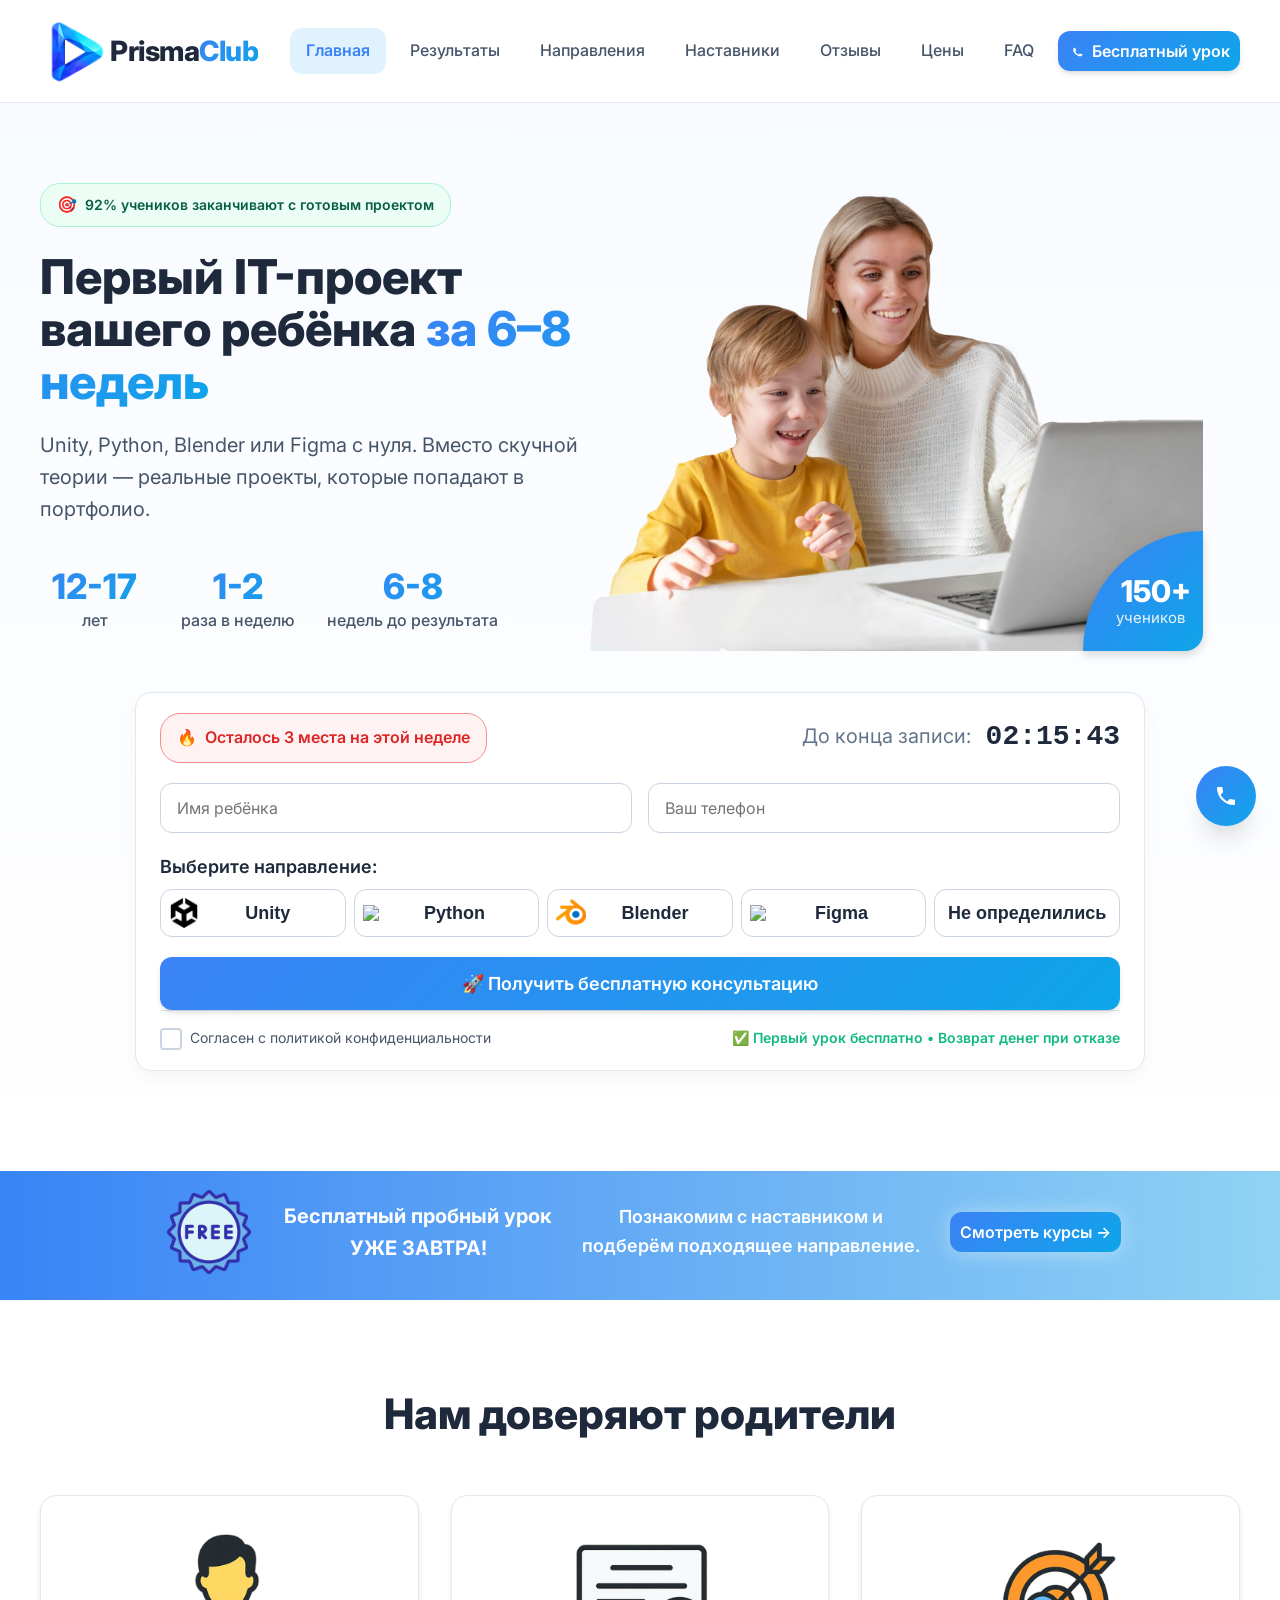
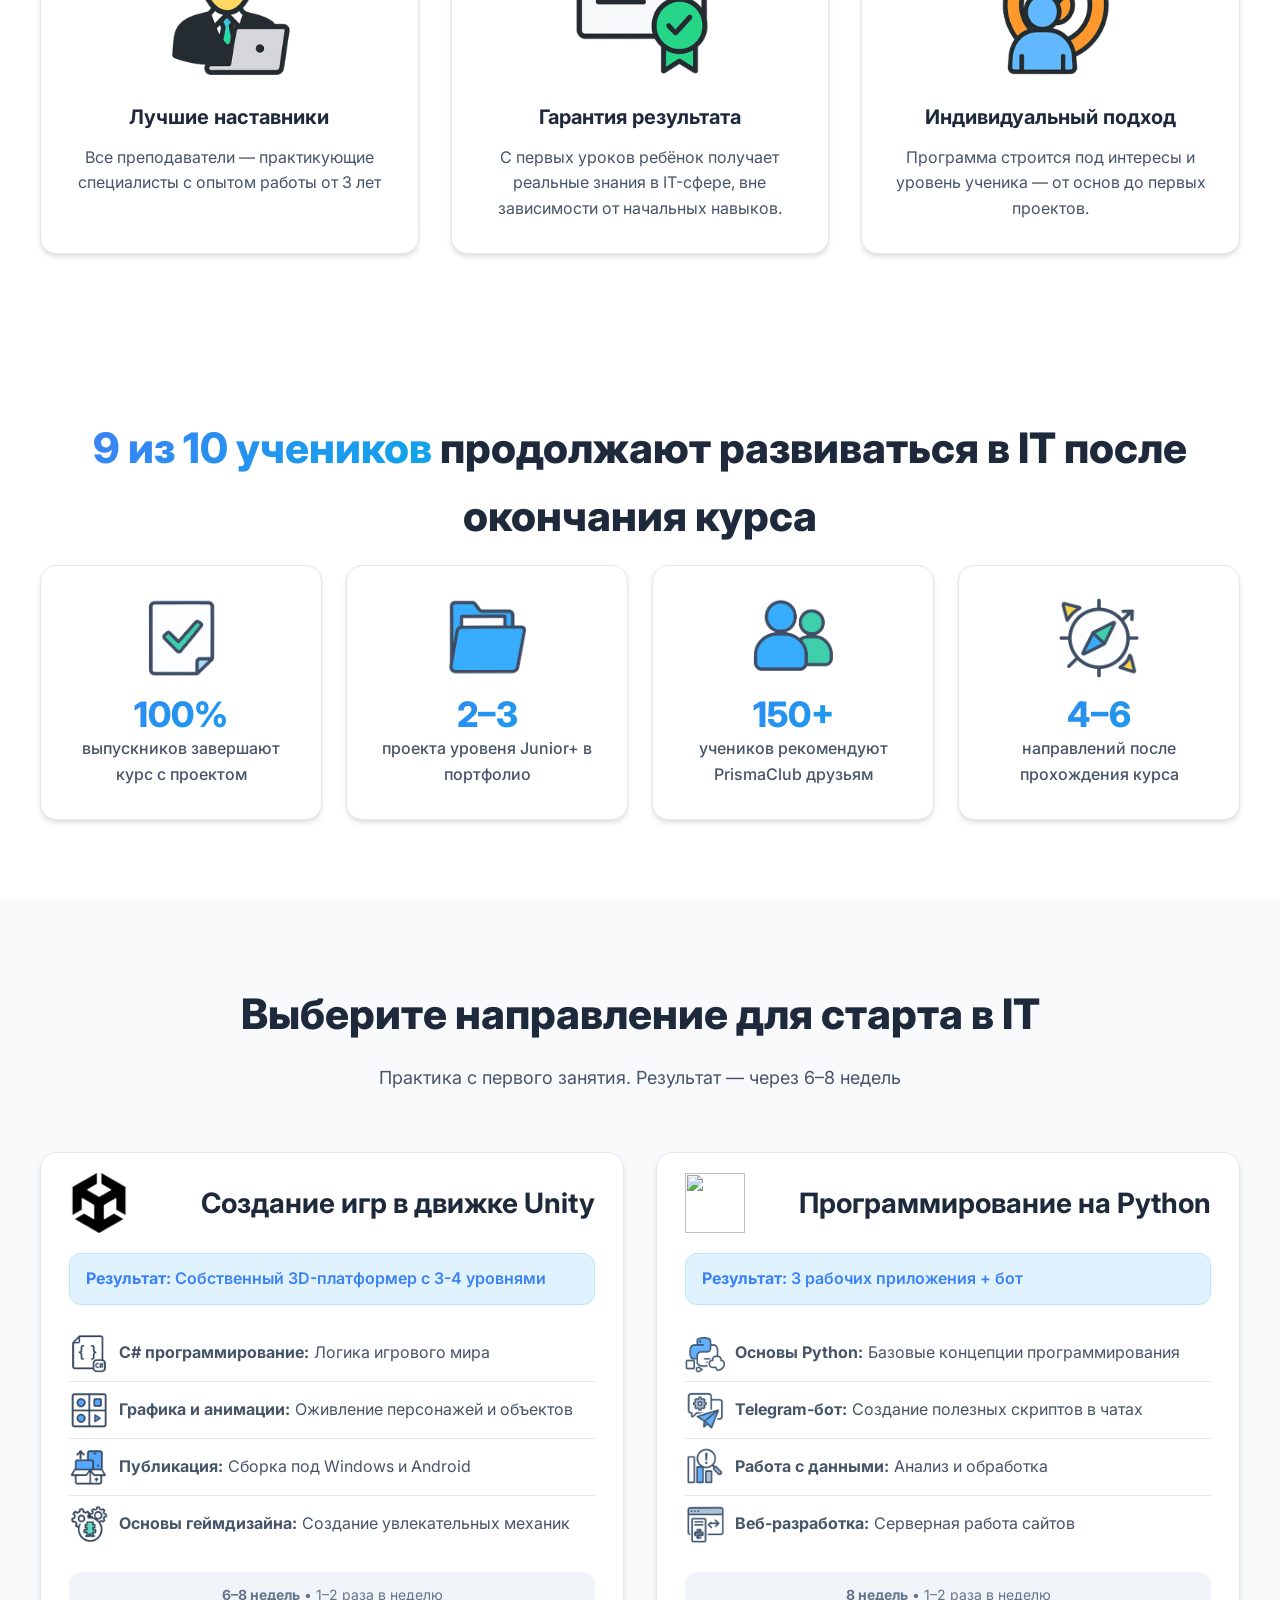
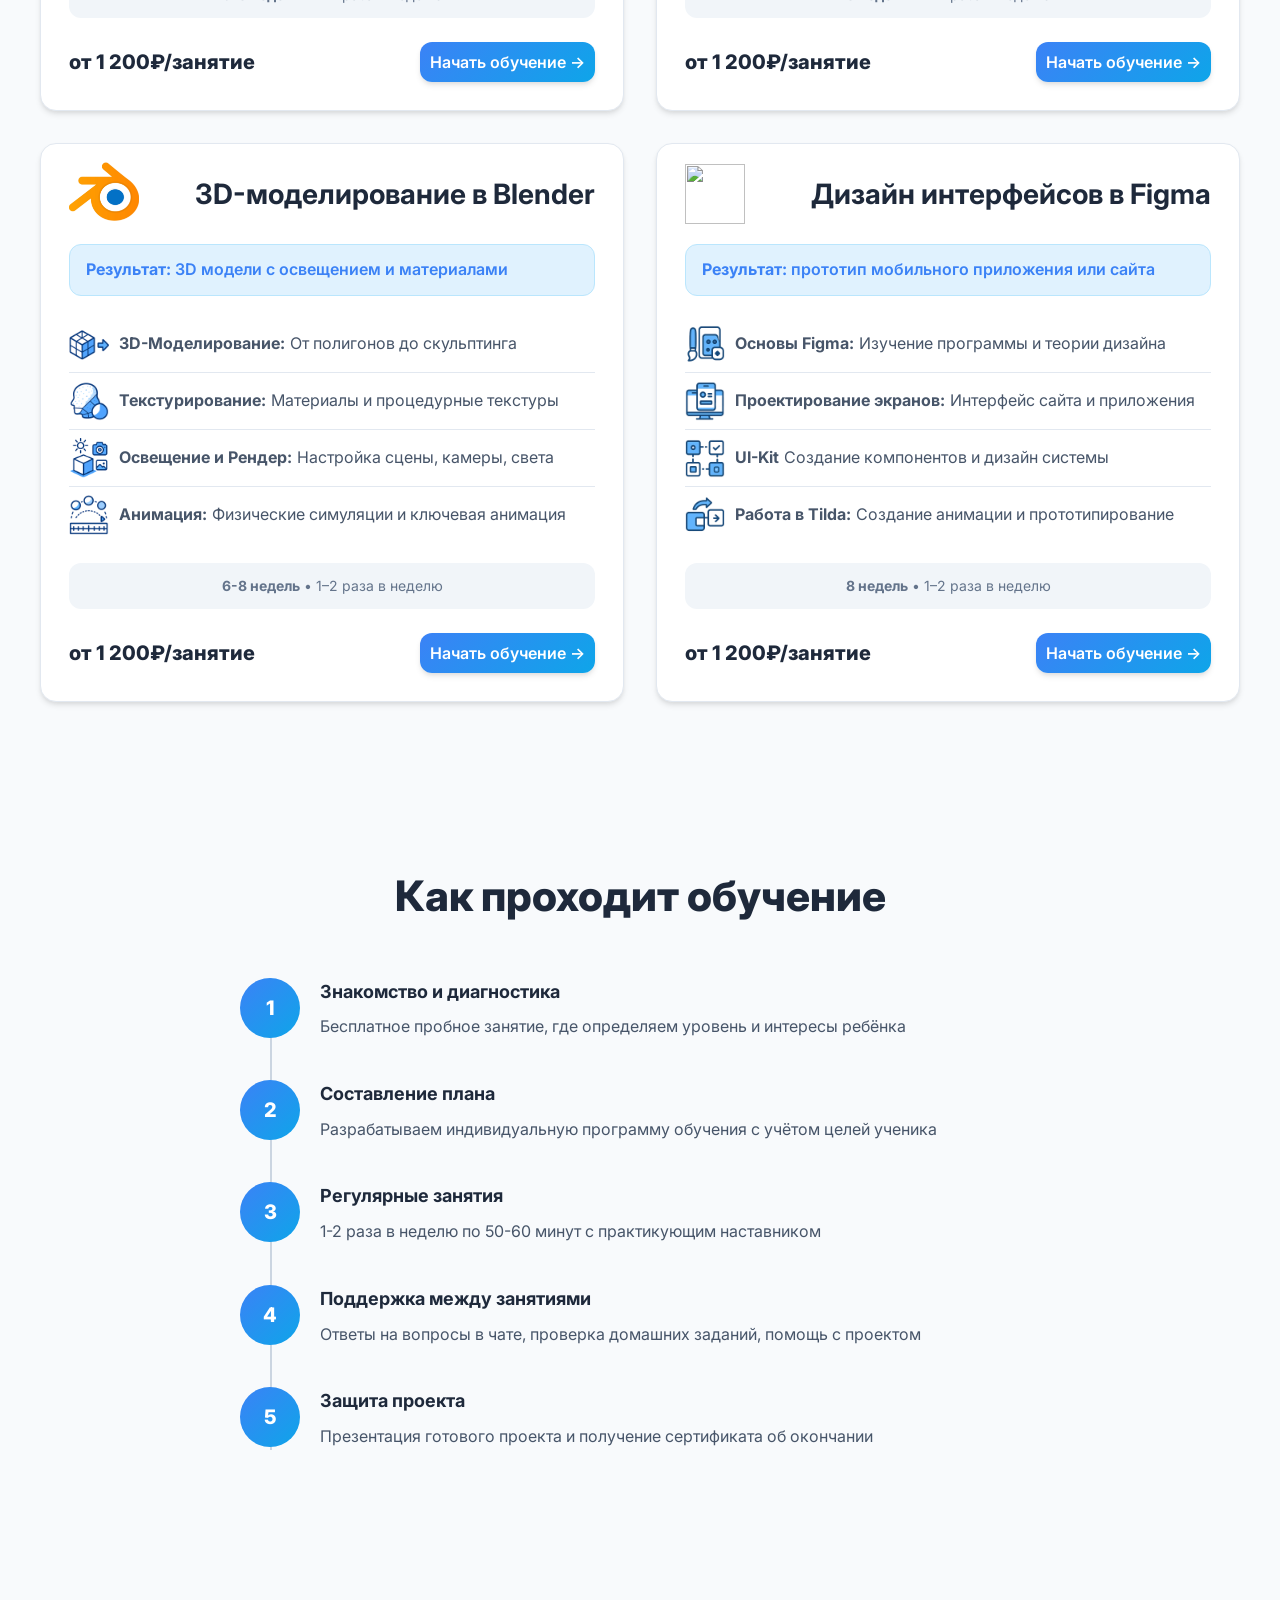
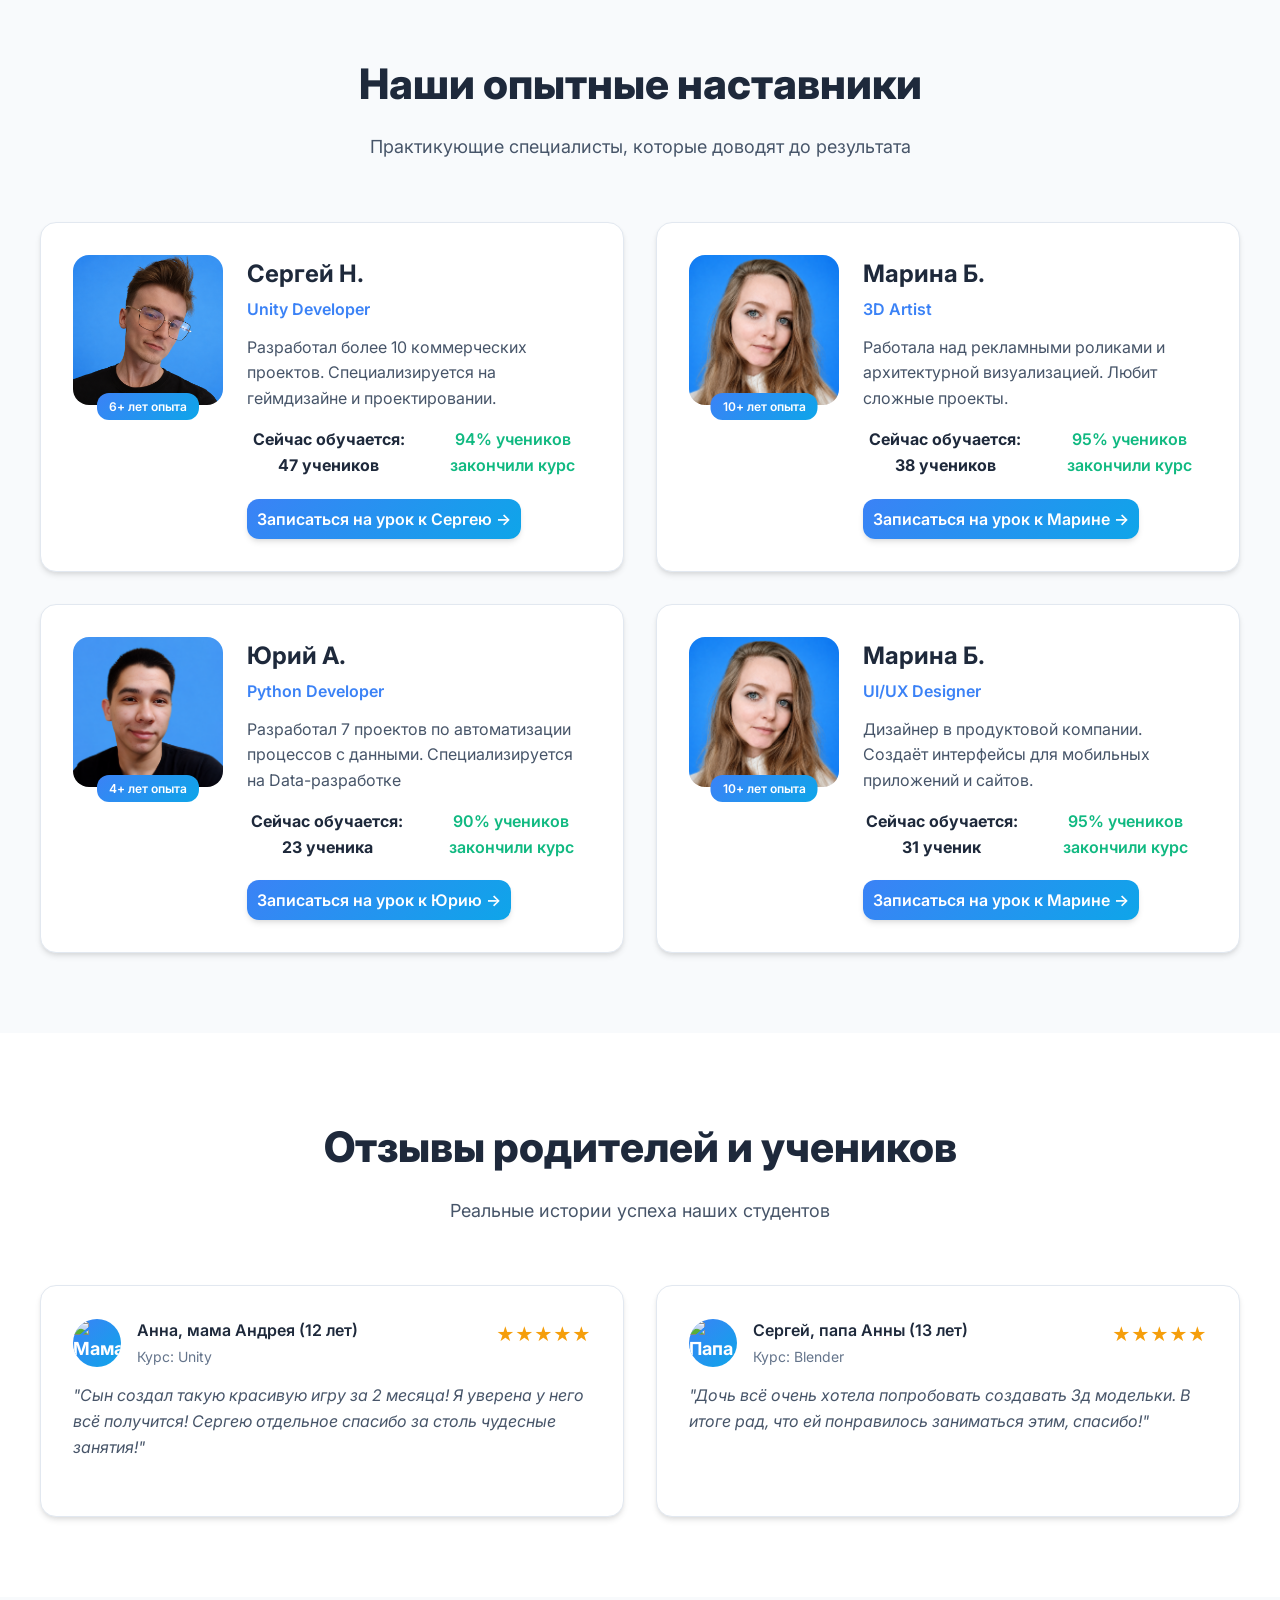
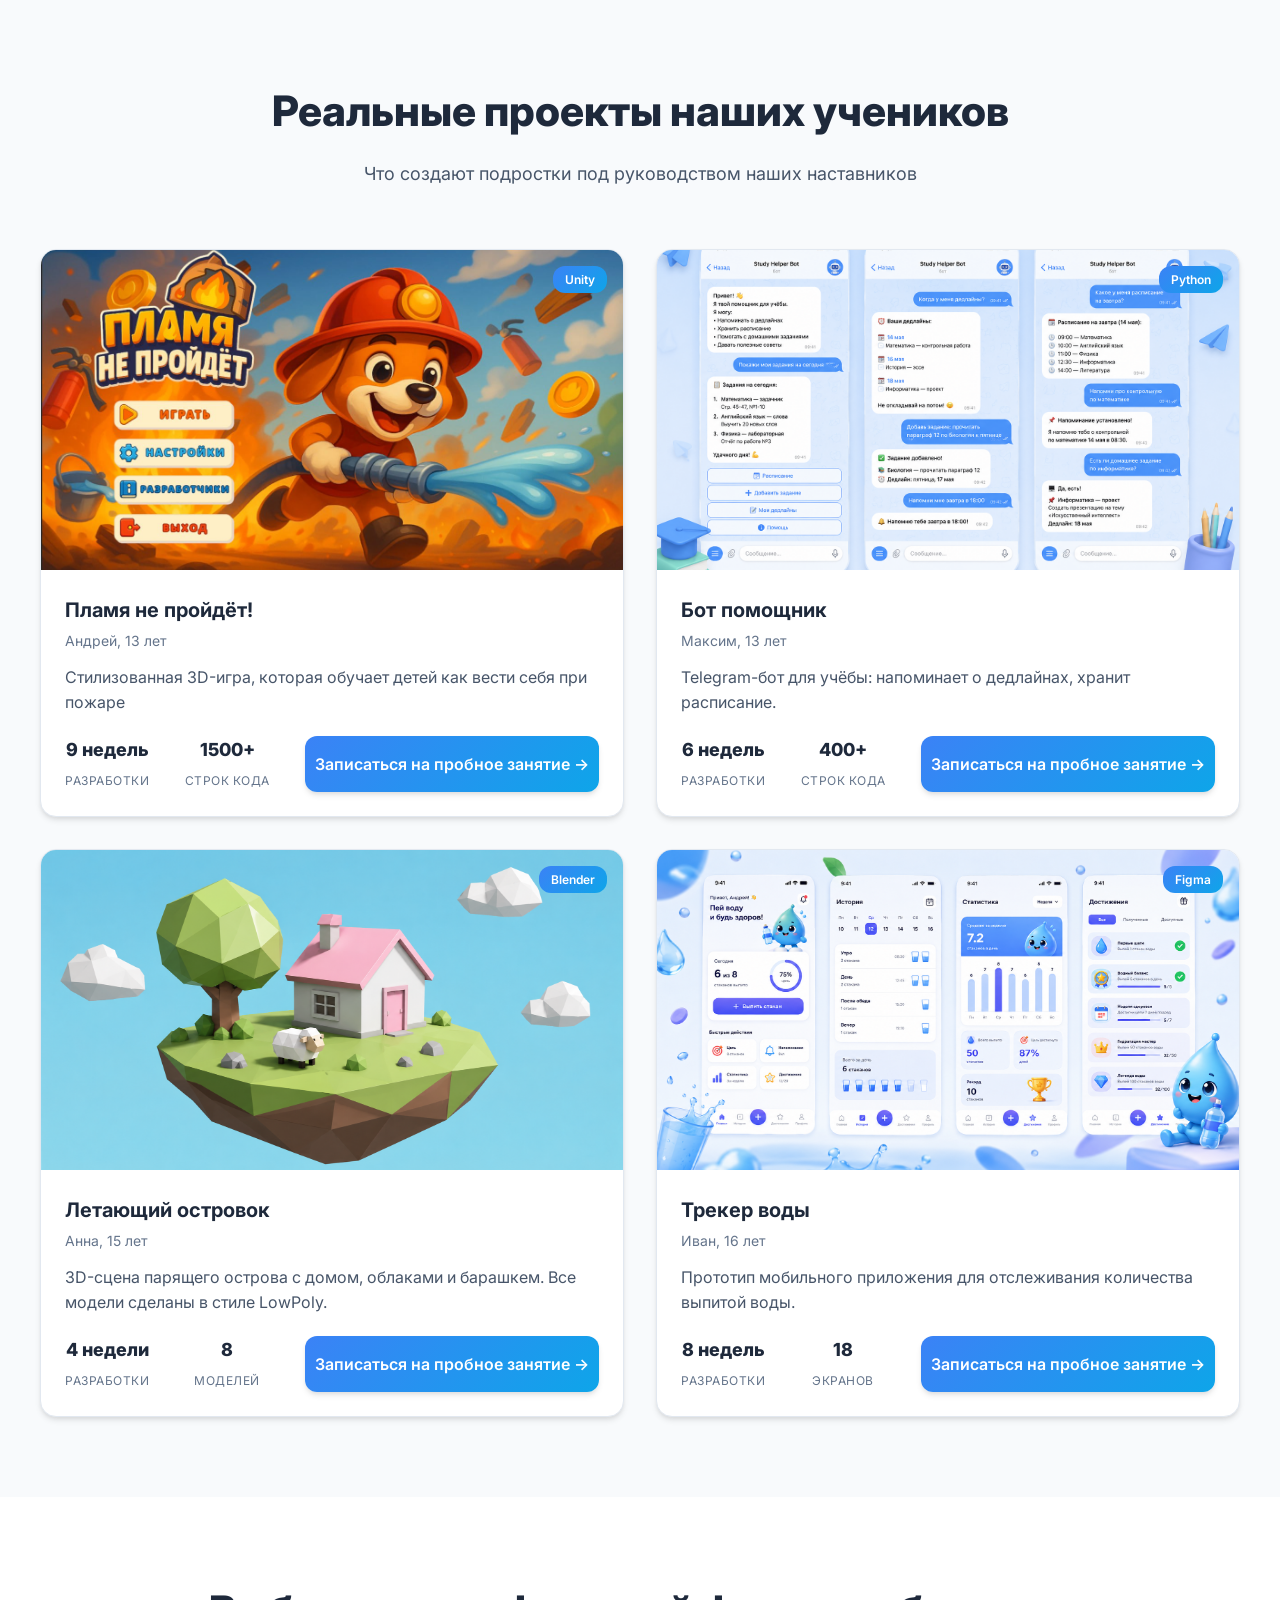
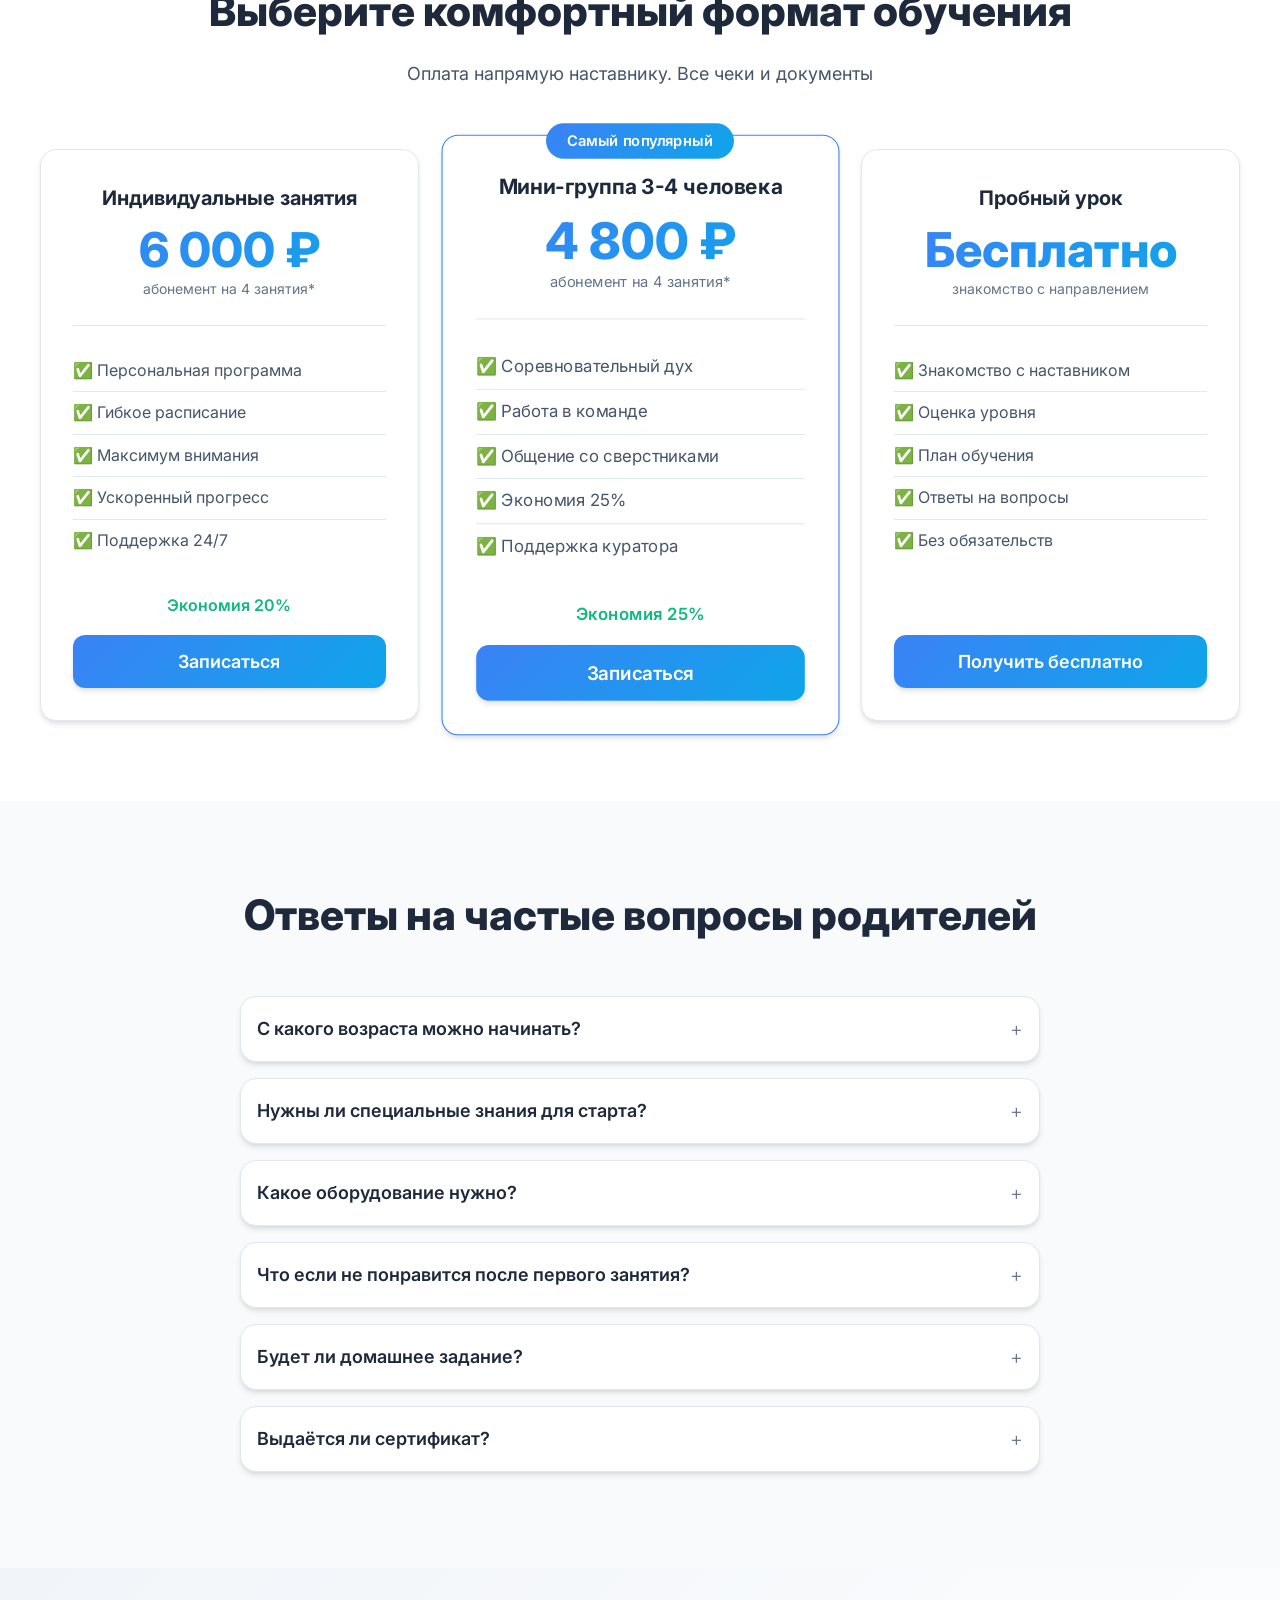
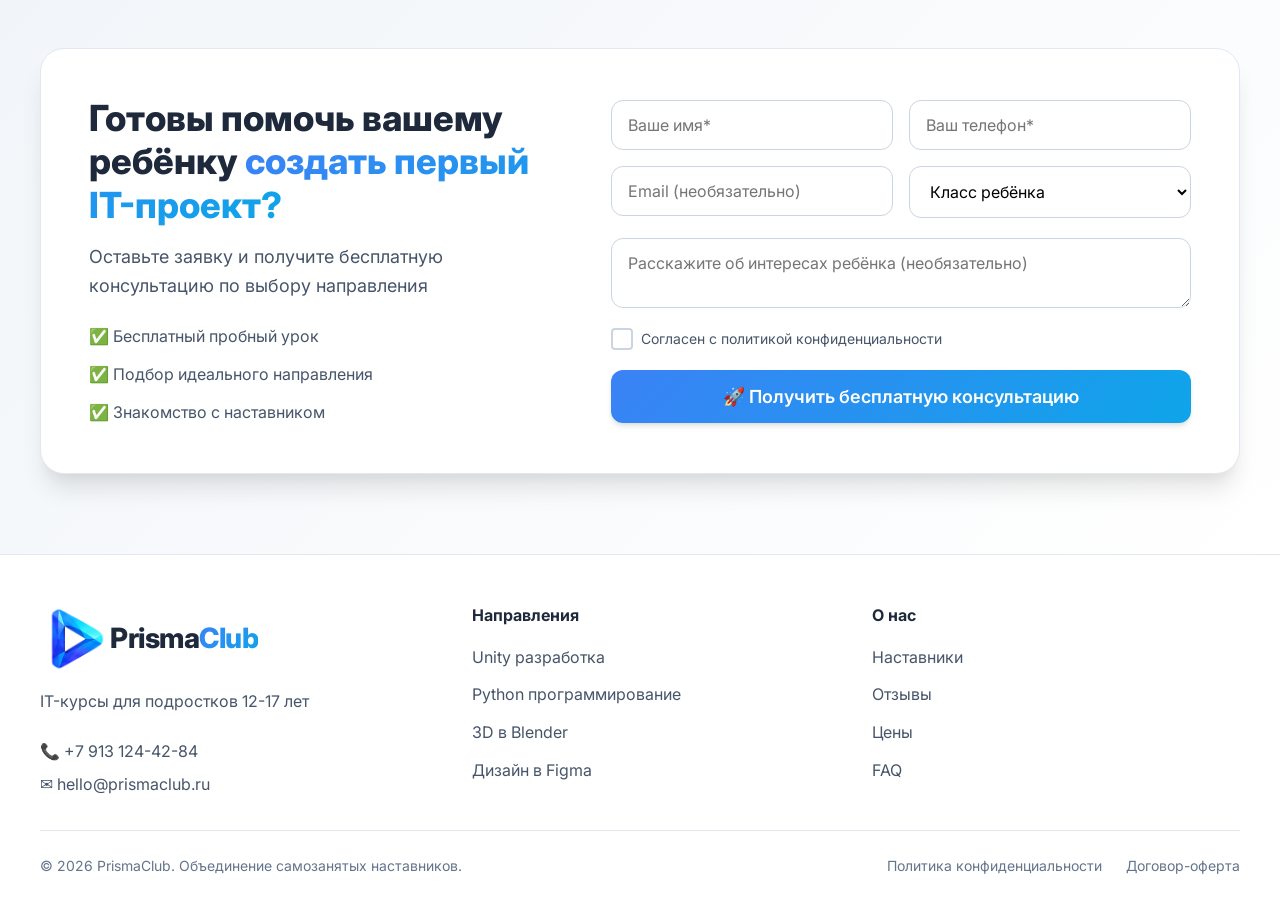
==== commit 33e53423: "Update index.html" ====
--- a/index.html
+++ b/index.html
@@ -49,7 +49,7 @@
     <header>
         <div class="wrap nav">
             <div class="brand">
-                <!-- LOGO -->
+                    <!-- LOGO -->
                 <a class="logo" href="#hero">
                     <img src="images/prismaclub-logo.png" alt="PrismaClub Logo" class="logo-image">
                     <span class="logo-text">Prisma<span class="logo-accent">Club</span></span>
@@ -64,13 +64,13 @@
                 <a class="navlink" href="#pricing">Цены</a>
                 <a class="navlink" href="#faq">FAQ</a>
                 <button class="btn btn-primary" onclick="scrollToForm()">
-                    <svg width="16" height="16" viewBox="0 0 16 16" fill="currentColor" style="margin-right: 8px;">
+                    <svg width="16" height="16" viewBox="0 0 16 16" fill="currentColor" style="margin-right: 0px;">
                         <path d="M13.6 11.2c-.2-.1-1.2-.6-1.4-.7-.2-.1-.3-.1-.5.1-.2.2-.5.6-.6.8-.1.2-.2.2-.4.1-.2-.1-1-.3-1.9-1.1-.7-.6-1.2-1.4-1.4-1.7-.1-.3 0-.4.1-.5.1-.1.3-.3.4-.4.1-.2.2-.2.3-.4.1-.2 0-.3-.1-.4-.1-.1-.5-1.2-.7-1.8-.2-.5-.4-.5-.5-.5-.1 0-.3 0-.4 0-.2 0-.4.1-.6.3-.2.3-.8.8-.8 1.9 0 1.1.8 2.2.9 2.4.1.2 1.6 2.4 3.8 3.4.6.2 1 .4 1.3.5.6.2 1.1.2 1.5.1.5-.1 1.4-.6 1.6-1.1.2-.5.2-1 .1-1.1-.1-.1-.2-.2-.4-.3z"/>
                     </svg>
                     Бесплатный урок
                 </button>
             </nav>
-            <button class="mobile-menu-btn" id="mobileMenuBtn" type="button" aria-label="Открыть меню" aria-expanded="false">
+            <button class="mobile-menu-btn" id="mobileMenuBtn">
                 <span></span>
                 <span></span>
                 <span></span>
@@ -125,7 +125,7 @@
             </div>
               <!-- Booking Banner -->
 <!-- Booking Banner -->
-<div class="booking-banner" id="booking-form">
+<div class="booking-banner">
     <div class="booking-top-row">
         <div class="urgency-badge">
             <span class="fire-icon">🔥</span>
@@ -150,19 +150,19 @@
                     <img src = "images/Unity_Icon.png" class = "course-pills-icon"/>
                     <span class = "">Unity</span> 
                 </button>
-                 <button type="button" class="course-pill" data-course="Python">
+                 <button type="button" class="course-pill" data-course="Unity">
                     <img src = "images/Python_Icon.png" class = "course-pills-icon"/>
                     <span class = "">Python</span> 
                 </button>
-                 <button type="button" class="course-pill" data-course="Blender">
+                 <button type="button" class="course-pill" data-course="Unity">
                     <img src = "images/Blender_Icon.png" class = "course-pills-icon"/>
                     <span class = "">Blender</span> 
                 </button>
-                 <button type="button" class="course-pill" data-course="Figma">
+                 <button type="button" class="course-pill" data-course="Unity">
                     <img src = "images/Figma_Icon.png" class = "course-pills-icon"/>
                     <span class = "">Figma</span> 
                 </button>
-                 <button type="button" class="course-pill" data-course="Not sure">
+                 <button type="button" class="course-pill" data-course="Unity">
                     <span class = "">Не определились</span> 
                 </button>
             </div>
@@ -444,7 +444,7 @@
                         </div>
                         <div class="track-actions">
                             <div class="price">от 1 200₽/занятие</div>
-                            <button class="btn btn-primary" onclick="scrollToForm('Figma')">
+                            <button class="btn btn-primary" onclick="scrollToForm('Blender')">
                                 Начать обучение →
                             </button>
                         </div>
@@ -518,10 +518,11 @@
                                 <div class="stat">Сейчас обучается: 47 учеников</div>
                                 <div class="stat">94% учеников закончили курс</div>
                             </div>
-                            <button class="btn ghost mentor-btn" data-mentor="alexey">
-                               Записаться на урок
-                            </button>
-                        </div>
+                            <button class="btn btn-primary" onclick="scrollToForm('Unity')">
+                                Записаться на урок к Сергею →
+                            </button>
+                        </div>
+
                     </article>
 
                     <article class="mentor-card">
@@ -537,8 +538,8 @@
                                 <div class="stat">Сейчас обучается: 38 учеников</div>
                                 <div class="stat">95% учеников закончили курс</div>
                             </div>
-                            <button class="btn ghost mentor-btn" data-mentor="maria">
-                                Записаться на урок
+                            <button class="btn btn-primary" onclick="scrollToForm('Blender')">
+                                Записаться на урок к Марине →
                             </button>
                         </div>
                     </article>
@@ -546,18 +547,18 @@
                     <article class="mentor-card">
                         <div class="mentor-photo">
                             <img src="images/Yriy_Photo.png" alt="Юрий - наставник по Python" width="150" height="150">
-                            <div class="mentor-exp">3+ лет опыта</div>
+                            <div class="mentor-exp">4+ лет опыта</div>
                         </div>
                         <div class="mentor-info">
                             <h3>Юрий А.</h3>
                             <div class="mentor-role">Python Developer</div>
-                            <p class="mentor-bio">Разработал 7 проектов по автоматизации процессов с данными. Специализируется на Web-разработке</p>
+                            <p class="mentor-bio">Разработал 7 проектов по автоматизации процессов с данными. Специализируется на Data-разработке</p>
                             <div class="mentor-stats">
                                 <div class="stat">Сейчас обучается: 23 ученика</div>
-                                <div class="stat">91% учеников закончили курс</div>
-                            </div>
-                            <button class="btn ghost mentor-btn" data-mentor="dmitry">
-                                Записаться на урок
+                                <div class="stat">90% учеников закончили курс</div>
+                            </div>
+                            <button class="btn btn-primary" onclick="scrollToForm('Python')">
+                                Записаться на урок к Юрию →
                             </button>
                         </div>
                     </article>
@@ -575,8 +576,8 @@
                                 <div class="stat">Сейчас обучается: 31 ученик</div>
                                 <div class="stat">95% учеников закончили курс</div>
                             </div>
-                            <button class="btn ghost mentor-btn" data-mentor="elena">
-                                Записаться на урок
+                            <button class="btn btn-primary" onclick="scrollToForm('Figma')">
+                                Записаться на урок к Марине →
                             </button>
                         </div>
                     </article>
@@ -594,17 +595,17 @@
                     <div class="testimonial-card">
                         <div class="testimonial-author">
                             <div class="author-avatar">
-                                <img src="images/parent-1.jpg" alt="Мама Петра">
+                                <img src="images/parent-1.png" alt="Мама Петра">
                             </div>
                             <div class="author-info">
-                                <div class="author-name">Анна, мама Петра (14 лет)</div>
+                                <div class="author-name">Анна, мама Андрея (12 лет)</div>
                                 <div class="author-course">Курс: Unity</div>
                             </div>
                             <div class="stars">★★★★★</div>
                         </div>
                         <div class="testimonial-content">
                             
-                            <p>"Сын создал свою первую игру за 7 недель! Теперь сам изучает новые технологии. Спасибо наставникам за терпение и профессионализм!"</p>
+                            <p>"Сын создал такую красивую игру за 2 месяца! Я уверена у него всё получится! Сергею отдельное спасибо за столь чудесные занятия!"</p>
                         </div>
                         
                     </div>
@@ -612,16 +613,16 @@
                     <div class="testimonial-card">
                     <div class="testimonial-author">
                             <div class="author-avatar">
-                                <img src="images/parent-2.jpg" alt="Папа Анны">
+                                <img src="images/parent-2.png" alt="Папа Анны">
                             </div>
                             <div class="author-info">
-                                <div class="author-name">Сергей, папа Анны (15 лет)</div>
+                                <div class="author-name">Сергей, папа Анны (13 лет)</div>
                                 <div class="author-course">Курс: Blender</div>
                             </div>
                             <div class="stars">★★★★★</div>
                         </div>
                         <div class="testimonial-content">
-                            <p>"Дочь всегда мечтала о 3D-графике. Благодаря курсу Blender создала первую сцену и теперь планирует связать карьеру с геймдевом!"</p>
+                            <p>"Дочь всё очень хотела попробовать создавать 3д модельки. В итоге рад, что ей понравилось заниматься этим, спасибо!"</p>
                         </div>
                     </div>
                 </div>
@@ -652,6 +653,9 @@
                                     <strong>1500+</strong>
                                     <span>строк кода</span>
                                 </div>
+                                <button class="btn btn-primary" onclick="scrollToForm('Unity')">
+                                    Записаться на пробное занятие →
+                                </button>
                             </div>
                         </div>
                     </article>
@@ -671,9 +675,12 @@
                                     <span>Разработки</span>
                                 </div>
                                 <div class="case-stat">
-                                    <strong>800+</strong>
-                                    <span>пользователей</span>
+                                    <strong>400+</strong>
+                                    <span>строк кода</span>
                                 </div>
+                                <button class="btn btn-primary" onclick="scrollToForm('Python')">
+                                    Записаться на пробное занятие →
+                                </button>
                             </div>
                         </div>
                     </article>
@@ -686,7 +693,7 @@
                         <div class="case-content">
                             <h3>Летающий островок</h3>
                             <div class="case-author">Анна, 15 лет</div>
-                            <p class="case-description">3D-сцена острова с домиком и барашкем.</p>
+                            <p class="case-description">3D-сцена парящего острова с домом, облаками и барашкем. Все модели сделаны в стиле LowPoly.</p>
                             <div class="case-stats">
                                 <div class="case-stat">
                                     <strong>4 недели</strong>
@@ -696,6 +703,9 @@
                                     <strong>8</strong>
                                     <span>моделей</span>
                                 </div>
+                                <button class="btn btn-primary" onclick="scrollToForm('Blender')">
+                                    Записаться на пробное занятие →
+                                </button>
                             </div>
                         </div>
                     </article>
@@ -718,6 +728,9 @@
                                     <strong>18</strong>
                                     <span>экранов</span>
                                 </div>
+                                <button class="btn btn-primary" onclick="scrollToForm('Figma')">
+                                    Записаться на пробное занятие →
+                                </button>
                             </div>
                         </div>
                     </article>
@@ -931,7 +944,12 @@
         <div class="wrap">
             <div class="footer-content">
                 <div class="footer-brand">
-                    <div class="logo">🔮 PrismaClub</div>
+                    <div>
+                        <a class="logo" href="#hero">
+                            <img src="images/prismaclub-logo.png" alt="PrismaClub Logo" class="logo-image">
+                            <span class="logo-text">Prisma<span class="logo-accent">Club</span></span>
+                        </a>
+                    </div>
                     <p>IT-курсы для подростков 12-17 лет</p>
                     <div class="footer-contacts">
                         <a href="tel:+79131244284">📞 +7 913 124-42-84</a>
@@ -960,7 +978,7 @@
             
             <div class="footer-bottom">
                 <div class="footer-meta">
-                    <span>© 2024 PrismaClub. Объединение самозанятых наставников.</span>
+                    <span>© 2026 PrismaClub. Объединение самозанятых наставников.</span>
                     <div class="footer-legals">
                         <a href="#">Политика конфиденциальности</a>
                         <a href="#">Договор-оферта</a>
--- a/style.css
+++ b/style.css
@@ -1,25 +1,35 @@
 /* =============== LIGHT THEME TOKENS =============== */
 :root {
+    /* Updated Color Palette - Light Theme */
     --primary-blue: #3B82F6;
     --accent-cyan: #0EA5E9;
     --success-green: #10B981;
     --warning-orange: #F59E0B;
     --error-red: #EF4444;
+    
+    /* Light Neutrals */
     --bg-primary: #F8FAFC;
     --bg-surface: #FFFFFF;
     --bg-card: #F1F5F9;
     --border-light: #E2E8F0;
     --border-medium: #CBD5E1;
+    
+    /* Text Colors */
     --text-primary: #1E293B;
     --text-secondary: #475569;
     --text-muted: #64748B;
     --text-on-primary: #FFFFFF;
+    
+    /* Gradients */
     --gradient-primary: linear-gradient(135deg, var(--primary-blue) 0%, var(--accent-cyan) 100%);
     --gradient-light: linear-gradient(135deg, #F1F5F9 0%, #FFFFFF 100%);
-    --shadow-sm: 0 1px 2px rgba(0,0,0,.05);
-    --shadow-md: 0 4px 6px -1px rgba(0,0,0,.1), 0 2px 4px -1px rgba(0,0,0,.06);
-    --shadow-lg: 0 10px 15px -3px rgba(0,0,0,.1), 0 4px 6px -2px rgba(0,0,0,.05);
-    --shadow-xl: 0 20px 25px -5px rgba(0,0,0,.1), 0 10px 10px -5px rgba(0,0,0,.04);
+    /* Shadows */
+    --shadow-sm: 0 1px 2px 0 rgba(0, 0, 0, 0.05);
+    --shadow-md: 0 4px 6px -1px rgba(0, 0, 0, 0.1), 0 2px 4px -1px rgba(0, 0, 0, 0.06);
+    --shadow-lg: 0 10px 15px -3px rgba(0, 0, 0, 0.1), 0 4px 6px -2px rgba(0, 0, 0, 0.05);
+    --shadow-xl: 0 20px 25px -5px rgba(0, 0, 0, 0.1), 0 10px 10px -5px rgba(0, 0, 0, 0.04);
+    
+    /* Other */
     --radius-sm: 8px;
     --radius-md: 12px;
     --radius-lg: 16px;
@@ -27,8 +37,16 @@
     --maxw: 1200px;
 }
 
-* { box-sizing: border-box; margin: 0; padding: 0; }
-html { scroll-behavior: smooth; }
+/* =============== BASE STYLES =============== */
+* {
+    margin: 0;
+    padding: 0;
+}
+
+html {
+    scroll-behavior: smooth;
+}
+
 body {
     font-family: 'Inter', system-ui, -apple-system, sans-serif;
     line-height: 1.6;
@@ -36,394 +54,2837 @@
     background: var(--bg-primary);
     overflow-x: hidden;
 }
-img, svg { max-width: 100%; height: auto; }
-a { color: inherit; }
-button, input, select, textarea { font: inherit; }
-.wrap { width: min(100% - 40px, var(--maxw)); margin: 0 auto; }
+
+.wrap {
+    max-width: var(--maxw);
+    margin: 0 auto;
+    padding: 0 20px;
+}
 
 /* =============== PROGRESS BAR =============== */
-.progress-container { position: fixed; top: 0; left: 0; width: 100%; height: 4px; z-index: 3000; background: transparent; }
-.progress-bar { height: 100%; width: 0%; background: var(--gradient-primary); transition: width .3s ease; }
+.progress-container {
+    position: fixed;
+    top: 0;
+    left: 0;
+    width: 100%;
+    height: 4px;
+    background: transparent;
+    z-index: 1000;
+}
+
+.progress-bar {
+    height: 100%;
+    background: var(--gradient-primary);
+    width: 0%;
+    transition: width 0.3s ease;
+}
+
+/* =============== FLOATING WHATSAPP =============== */
+.floating-whatsapp {
+    position: fixed;
+    bottom: 24px;
+    right: 24px;
+    z-index: 1000;
+    display: flex;
+    flex-direction: column;
+    align-items: flex-end;
+    gap: 12px;
+}
+
+.whatsapp-button {
+    width: 60px;
+    height: 60px;
+    background: #25D366;
+    border: none;
+    border-radius: 50%;
+    color: white;
+    cursor: pointer;
+    display: flex;
+    align-items: center;
+    justify-content: center;
+    box-shadow: var(--shadow-xl);
+    transition: all 0.3s ease;
+}
+
+.whatsapp-button:hover {
+    transform: scale(1.1);
+    box-shadow: 0 8px 25px rgba(37, 211, 102, 0.4);
+}
+
+.whatsapp-tooltip {
+    background: var(--bg-surface);
+    color: var(--text-primary);
+    padding: 8px 12px;
+    border-radius: var(--radius-md);
+    font-size: 14px;
+    font-weight: 500;
+    box-shadow: var(--shadow-md);
+    opacity: 0;
+    transform: translateX(10px);
+    transition: all 0.3s ease;
+    pointer-events: none;
+}
+
+.floating-whatsapp:hover .whatsapp-tooltip {
+    opacity: 1;
+    transform: translateX(0);
+}
+
+.floating-whatsapp.expanded .whatsapp-button {
+    width: auto;
+    min-width: 220px;
+    height: 60px;
+    padding: 0 22px;
+    border-radius: 22px;
+    gap: 10px;
+    transition: all 0.45s ease;
+}
+
+.call-button-text {
+    display: none;
+    color: #ffffff;
+    font-size: 16px;
+    font-weight: 700;
+    white-space: nowrap;
+}
+
+.floating-whatsapp.expanded .call-button-text {
+    display: inline-block;
+}
+
+.call-button {
+    background: var(--gradient-primary);
+}
+
+.call-button:hover {
+    box-shadow: 0 8px 25px rgba(59, 130, 246, 0.4);
+}
+
+.contact-modal {
+    position: fixed;
+    inset: 0;
+    z-index: 2000;
+    display: none;
+    align-items: center;
+    justify-content: center;
+    padding: 20px;
+}
+
+.contact-modal.active {
+    display: flex;
+}
+
+.contact-modal-backdrop {
+    position: absolute;
+    inset: 0;
+    background: rgba(15, 23, 42, 0.55);
+    backdrop-filter: blur(3px);
+}
+
+.contact-modal-card {
+    position: relative;
+    z-index: 1;
+    width: min(100%, 460px);
+    background: var(--bg-surface);
+    border: 1px solid var(--border-light);
+    border-radius: var(--radius-xl);
+    padding: 32px;
+    box-shadow: var(--shadow-xl);
+}
+
+.contact-modal-card h3 {
+    font-size: 28px;
+    font-weight: 800;
+    margin-bottom: 20px;
+    color: var(--text-primary);
+}
+
+.contact-modal-close {
+    position: absolute;
+    top: 16px;
+    right: 16px;
+    width: 36px;
+    height: 36px;
+    border: none;
+    border-radius: 50%;
+    background: var(--bg-card);
+    color: var(--text-secondary);
+    font-size: 28px;
+    line-height: 1;
+    cursor: pointer;
+    transition: all 0.2s ease;
+}
+
+.contact-modal-close:hover {
+    background: #E0F2FE;
+    color: var(--primary-blue);
+}
+
+.contact-modal-list {
+    display: flex;
+    flex-direction: column;
+    gap: 12px;
+    margin-bottom: 24px;
+}
+
+.contact-row {
+    display: flex;
+    justify-content: space-between;
+    gap: 16px;
+    padding: 14px 16px;
+    background: var(--bg-card);
+    border-radius: var(--radius-md);
+    border: 1px solid var(--border-light);
+}
+
+.contact-row span {
+    color: var(--text-muted);
+    font-weight: 500;
+}
+
+.contact-row a {
+    color: var(--primary-blue);
+    font-weight: 700;
+    text-decoration: none;
+}
+
+.faq-modal-button {
+    width: 100%;
+    display: flex;
+    align-items: center;
+    justify-content: space-between;
+    gap: 16px;
+    padding: 16px 18px;
+    border: none;
+    border-radius: var(--radius-md);
+    background: var(--gradient-primary);
+    color: var(--text-on-primary);
+    font-size: 16px;
+    font-weight: 700;
+    cursor: pointer;
+    transition: all 0.2s ease;
+}
+
+.faq-modal-button:hover {
+    transform: translateY(-2px);
+    box-shadow: var(--shadow-lg);
+}
+
+.faq-modal-arrow {
+    font-size: 24px;
+    line-height: 1;
+}
+
+.pricing-actions .btn-primary {
+    width: 100%;
+}
+
+
+/* =============== HEADER =============== */
+header {
+    position: sticky;
+    top: 0;
+    z-index: 100;
+    background: rgba(255, 255, 255, 0.95);
+    backdrop-filter: blur(12px);
+    border-bottom: 1px solid var(--border-light);
+}
+
+.nav {
+    display: flex;
+    align-items: center;
+    justify-content: space-between;
+    padding: 16px 0;
+}
+
+.brand {
+    display: flex;
+    align-items: center;
+}
+
+.logo {display: flex;align-items: center;gap: 0px;text-decoration: none; padding-right:15px}
+.logo-image {width: 70px;height: 70px;object-fit: contain;flex-shrink: 0;}
+.logo-text {font-size: 28px;font-weight: 800;color: #1E293B;line-height: 1;letter-spacing: -0.5px;}
+.logo-accent {background: linear-gradient(135deg, #3B82F6 0%, #0EA5E9 100%);-webkit-background-clip: text;-webkit-text-fill-color: transparent;}
+
+.logo-icon {
+    font-size: 20px;
+}
+
+.topnav {
+    display: flex;
+    align-items: center;
+    gap: 8px;
+}
+
+.navlink {
+    padding: 10px 16px;
+    text-decoration: none;
+    color: var(--text-secondary);
+    font-weight: 500;
+    border-radius: var(--radius-md);
+    transition: all 0.2s ease;
+}
+
+.navlink:hover {
+    color: var(--primary-blue);
+    background: var(--bg-card);
+}
+
+.navlink.active {
+    color: var(--primary-blue);
+    background: #E0F2FE;
+    font-weight: 600;
+}
+
+.mobile-menu-btn {
+    display: none;
+    flex-direction: column;
+    gap: 4px;
+    background: none;
+    border: none;
+    cursor: pointer;
+    padding: 8px;
+}
+
+.mobile-menu-btn span {
+    width: 24px;
+    height: 2px;
+    background: var(--text-primary);
+    transition: all 0.3s ease;
+}
 
 /* =============== BUTTONS =============== */
 .btn {
-    display: inline-flex; align-items: center; justify-content: center; gap: 8px;
-    min-height: 48px; padding: 12px 24px; border: 0; border-radius: var(--radius-md);
-    font-size: 16px; font-weight: 700; text-decoration: none; cursor: pointer;
-    transition: transform .2s ease, box-shadow .2s ease, border-color .2s ease, color .2s ease;
+    display: inline-flex;
+    align-items: center;
+    justify-content: center;
+    padding: 10px 10px;
+    border: none;
+    border-radius: var(--radius-md);
+    font-family: inherit;
+    font-size: 16px;
+    font-weight: 600;
+    text-decoration: none;
+    cursor: pointer;
+    transition: all 0.2s ease;
+    gap: 8px;
+}
+
+.btn-primary {
+    background: var(--gradient-primary);
+    color: var(--text-on-primary);
+    box-shadow: var(--shadow-md);
+}
+
+.btn-primary:hover {
+    transform: translateY(-2px);
+    box-shadow: var(--shadow-lg);
+}
+
+.btn-large {
+    padding: 16px 32px;
+    font-size: 18px;
+}
+
+.btn-block {
+    width: 100%;
+}
+
+/* =============== HERO SECTION =============== */
+.hero {
+    padding: 80px 0;
+    background: var(--gradient-light);
+    position: relative;
+    overflow: hidden;
+    background: linear-gradient(180deg, #f8fbff 0%, #ffffff 100%);
+}
+
+.hero .wrap {
+    display: grid;
+    grid-template-columns: 1fr 1fr;
+    gap: 60px;
+    align-items: start;
+}
+
+.hero-badge {
+    display: inline-flex;
+    align-items: center;
+    gap: 8px;
+    background: #ECFDF5;
+    color: #065F46;
+    padding: 8px 16px;
+    border-radius: 20px;
+    font-size: 14px;
+    font-weight: 600;
+    margin-bottom: 24px;
+    border: 1px solid #A7F3D0;
+}
+
+.badge-icon {
+    font-size: 16px;
+}
+
+.hero-title {
+    font-size: 48px;
+    font-weight: 800;
+    line-height: 1.1;
+    margin-bottom: 20px;
+    color: var(--text-primary);
+}
+
+.highlight {
+    background: linear-gradient(135deg, var(--primary-blue), var(--accent-cyan));
+    -webkit-background-clip: text;
+    background-clip: text;
+    -webkit-text-fill-color: transparent;
+    position: relative;
+}
+
+.highlight::after {
+    content: '';
+    position: absolute;
+    bottom: 2px;
+    left: 0;
+    width: 100%;
+    height: 4px;
+    background: #E0F2FE;
+    border-radius: 2px;
+    z-index: -1;
+}
+
+.hero-subtitle {
+    font-size: 20px;
+    color: var(--text-secondary);
+    margin-bottom: 32px;
+    line-height: 1.6;
+}
+
+.hero-stats {
+    display: flex;
+    gap: 32px;
+    margin-bottom: 28px;
+}
+
+.stat {
+    text-align: center;
+}
+
+.stat-label {
+    font-size: 14px;
+    color: var(--text-muted);
+    font-weight: 500;
+}
+
+/* Booking Banner */
+.booking-banner {
+    background: var(--bg-surface);
+    border-radius: var(--radius-lg);
+    padding: 20px 24px;
+    box-shadow: 0 6px 16px rgba(0,0,0,0.06);
+    border: 1px solid var(--border-light);
+    margin: 30px auto 20px;
+    max-width: 960px;
+    box-shadow: 0 8px 20px rgba(0, 0, 0, 0.04);
+}
+
+.booking-top-row {
+    height: 50px;
+    margin-bottom: 20px;
+    display: flex;
+    flex-direction: row;
+    justify-content: space-between;
+}
+
+.booking-bottom-row {
+    display: none;
+}
+
+.booking-bottom-row input:focus {
+    outline: none;
+    border-color: var(--primary-blue);
+    box-shadow: 0 0 0 3px rgba(59, 130, 246, 0.1);
+}
+
+.urgency-header {
+    display: flex;
+    justify-content: space-between;
+    align-items: center;
+    margin-bottom: 24px;
+    flex-wrap: wrap;
+    gap: 16px;
+}
+
+.urgency-badge {
+    display: flex;
+    gap: 8px;
+    background: #FEF2F2;
+    color: #DC2626;
+    padding: 6px 16px;
+    border-radius: 20px;
+    font-size: 16px;
+    font-weight: 600;
+    border: 1px solid #f58d8d;
+    align-items: center;
+}
+
+.fire-icon {
+    animation: pulse 2s infinite;
+}
+
+@keyframes pulse {
+    0%, 100% { opacity: 1; }
+    50% { opacity: 0.7; }
+}
+
+.urgency-timer {
+    display: flex;
+    text-align: right;
+    flex-direction: row;
+    align-items: center;
+    flex-wrap: nowrap;
+}
+
+.urgency-timer span {
+    display: block;
+    color: var(--text-muted);
+    font-size: 20px;
+    margin-bottom: 4px;
+}
+
+.timer {
+    margin-left: 15px;
+    font-size: 28px;
+    font-weight: 700;
+    color: var(--text-primary);
+    font-family: 'Courier New', monospace;
+}
+
+.booking-form {
+    display: flex;
+    flex-direction: column;
+    gap: 20px;
+}
+
+.booking-form-grid {
+    display: flex;
+    flex-direction: column;
+    gap: 20px;
+}
+
+.form-row {
+    display: grid;
+    grid-template-columns: 1fr 1fr;
+    gap: 16px;
+    width: 100%;
+}
+
+.form-group {
+    display: flex;
+    flex-direction: column;
+    gap: 8px;
+}
+
+.form-label {
+    font-weight: 600;
+    color: var(--text-primary);
+    font-size: 18px;
+}
+
+input, select, textarea {
+    padding: 14px 16px;
+    border: 1px solid var(--border-medium);
+    border-radius: var(--radius-md);
+    font-size: 16px;
+    font-family: inherit;
+    transition: all 0.2s ease;
+    background: var(--bg-surface);
+}
+
+input:focus, select:focus, textarea:focus {
+    outline: none;
+    border-color: var(--primary-blue);
+    box-shadow: 0 0 0 3px rgba(59, 130, 246, 0.1);
+}
+/* Ограничение растягивания textarea */
+textarea {
+    resize: vertical;   /* можно растягивать только по вертикали */
+    min-height: 30px;  /* стартовая высота */
+    max-height: 300px;  /* максимальная высота */
+    overflow-y: auto;   /* появляется скролл если текста много */
+}
+.course-pills {
+    display: grid;
+    grid-template-columns: repeat(2, 1fr);
+    gap: 8px;
+}
+
+.course-pill {
+    padding: 6px 8px;
+    border: 1px solid var(--border-medium);
+    background: var(--bg-surface);
+    border-radius: var(--radius-md);
+    cursor: pointer;
+    font-size: 22px;
+    font-weight: 650;
+    transition: all 0.2s ease;
+    text-align: center;
     white-space: nowrap;
-}
-.btn-primary { background: var(--gradient-primary); color: var(--text-on-primary); box-shadow: var(--shadow-md); }
-.btn-primary:hover { transform: translateY(-2px); box-shadow: var(--shadow-lg); }
-.btn-large { min-height: 56px; padding: 16px 32px; font-size: 18px; }
-.btn-block { width: 100%; }
-.btn.ghost { background: transparent; border: 1px solid var(--border-medium); color: var(--text-secondary); }
-.btn.ghost:hover { border-color: var(--primary-blue); color: var(--primary-blue); transform: translateY(-2px); }
-
-/* =============== HEADER =============== */
-header { position: sticky; top: 0; z-index: 1000; background: rgba(255,255,255,.95); backdrop-filter: blur(12px); border-bottom: 1px solid var(--border-light); }
-.nav { min-height: 76px; display: flex; align-items: center; justify-content: space-between; gap: 20px; }
-.logo { display: inline-flex; align-items: center; gap: 8px; font-size: 24px; font-weight: 800; text-decoration: none; background: var(--gradient-primary); -webkit-background-clip: text; background-clip: text; -webkit-text-fill-color: transparent; }
-.topnav { display: flex; align-items: center; justify-content: flex-end; gap: 8px; }
-.navlink { padding: 10px 14px; border-radius: var(--radius-md); color: var(--text-secondary); font-weight: 600; text-decoration: none; transition: .2s ease; }
-.navlink:hover, .navlink.active { color: var(--primary-blue); background: #E0F2FE; }
-.mobile-menu-btn { display: none; width: 44px; height: 44px; border: 0; border-radius: var(--radius-md); background: var(--bg-card); cursor: pointer; align-items: center; justify-content: center; flex-direction: column; gap: 5px; }
-.mobile-menu-btn span { width: 24px; height: 2px; border-radius: 2px; background: var(--text-primary); transition: .25s ease; }
-.mobile-menu-btn.active span:nth-child(1) { transform: rotate(45deg) translate(5px, 5px); }
-.mobile-menu-btn.active span:nth-child(2) { opacity: 0; }
-.mobile-menu-btn.active span:nth-child(3) { transform: rotate(-45deg) translate(5px, -5px); }
-
-/* =============== FLOATING CONTACT =============== */
-.floating-whatsapp { position: fixed; right: 24px; bottom: 24px; z-index: 1200; display: flex; flex-direction: column; align-items: flex-end; gap: 12px; }
-.whatsapp-button { width: 60px; height: 60px; border: 0; border-radius: 50%; background: var(--gradient-primary); color: #fff; cursor: pointer; display: flex; align-items: center; justify-content: center; box-shadow: var(--shadow-xl); transition: .3s ease; }
-.whatsapp-button:hover { transform: scale(1.06); box-shadow: 0 8px 25px rgba(59,130,246,.4); }
-.whatsapp-tooltip { background: var(--bg-surface); color: var(--text-primary); padding: 8px 12px; border-radius: var(--radius-md); font-size: 14px; font-weight: 600; box-shadow: var(--shadow-md); opacity: 0; transform: translateX(10px); transition: .3s ease; pointer-events: none; }
-.floating-whatsapp:hover .whatsapp-tooltip { opacity: 1; transform: translateX(0); }
-.call-button-text { display: none; color: #fff; font-size: 16px; font-weight: 800; white-space: nowrap; }
-.floating-whatsapp.expanded .whatsapp-button { width: auto; min-width: 220px; padding: 0 22px; border-radius: 22px; gap: 10px; }
-.floating-whatsapp.expanded .call-button-text { display: inline-block; }
-
-.contact-modal { position: fixed; inset: 0; z-index: 2200; display: none; align-items: center; justify-content: center; padding: 20px; }
-.contact-modal.active { display: flex; }
-.contact-modal-backdrop { position: absolute; inset: 0; background: rgba(15,23,42,.55); backdrop-filter: blur(3px); }
-.contact-modal-card { position: relative; z-index: 1; width: min(100%, 460px); background: var(--bg-surface); border: 1px solid var(--border-light); border-radius: var(--radius-xl); padding: 32px; box-shadow: var(--shadow-xl); }
-.contact-modal-card h3 { font-size: 28px; line-height: 1.15; font-weight: 800; margin-bottom: 20px; }
-.contact-modal-close { position: absolute; top: 16px; right: 16px; width: 36px; height: 36px; border: 0; border-radius: 50%; background: var(--bg-card); color: var(--text-secondary); font-size: 28px; line-height: 1; cursor: pointer; }
-.contact-modal-list { display: flex; flex-direction: column; gap: 12px; margin-bottom: 24px; }
-.contact-row { display: flex; justify-content: space-between; gap: 16px; padding: 14px 16px; background: var(--bg-card); border-radius: var(--radius-md); border: 1px solid var(--border-light); }
-.contact-row span { color: var(--text-muted); font-weight: 600; }
-.contact-row a { color: var(--primary-blue); font-weight: 800; text-decoration: none; overflow-wrap: anywhere; }
-.faq-modal-button { width: 100%; display: flex; align-items: center; justify-content: space-between; gap: 16px; padding: 16px 18px; border: 0; border-radius: var(--radius-md); background: var(--gradient-primary); color: #fff; font-size: 16px; font-weight: 800; cursor: pointer; }
-.faq-modal-arrow { font-size: 24px; line-height: 1; }
-
-/* =============== FORMS =============== */
-input, select, textarea { width: 100%; padding: 14px 16px; border: 1px solid var(--border-medium); border-radius: var(--radius-md); font-size: 16px; background: var(--bg-surface); color: var(--text-primary); transition: .2s ease; }
-input:focus, select:focus, textarea:focus { outline: none; border-color: var(--primary-blue); box-shadow: 0 0 0 3px rgba(59,130,246,.1); }
-textarea { min-height: 96px; max-height: 300px; resize: vertical; }
-.form-row, .form-grid { display: grid; grid-template-columns: repeat(2, minmax(0,1fr)); gap: 16px; }
-.form-group { display: flex; flex-direction: column; gap: 8px; min-width: 0; }
-.form-label { font-weight: 700; color: var(--text-primary); font-size: 18px; }
-.checkbox { display: flex; align-items: center; gap: 8px; cursor: pointer; font-size: 14px; color: var(--text-secondary); }
-.checkbox input { display: none; }
-.checkmark { width: 18px; height: 18px; flex: 0 0 18px; border: 2px solid var(--border-medium); border-radius: 4px; display: flex; align-items: center; justify-content: center; }
-.checkbox input:checked + .checkmark { background: var(--primary-blue); border-color: var(--primary-blue); }
-.checkbox input:checked + .checkmark::after { content: '✓'; color: #fff; font-size: 12px; font-weight: 800; }
-
-/* =============== HERO =============== */
-.hero { padding: 80px 0 70px; background: linear-gradient(180deg, #f8fbff 0%, #ffffff 100%); position: relative; overflow: hidden; }
-.hero .wrap { display: grid; grid-template-columns: minmax(0,1fr) minmax(320px,520px); gap: 56px; align-items: center; }
-.hero-content, .hero-visual { min-width: 0; }
-.hero-badge { display: inline-flex; align-items: center; gap: 8px; max-width: 100%; background: #ECFDF5; color: #065F46; padding: 8px 16px; border-radius: 20px; font-size: 14px; font-weight: 700; margin-bottom: 24px; border: 1px solid #A7F3D0; }
-.hero-title { font-size: clamp(40px, 5vw, 56px); font-weight: 800; line-height: 1.08; margin-bottom: 20px; color: var(--text-primary); }
-.highlight { background: linear-gradient(135deg, var(--primary-blue), var(--accent-cyan)); -webkit-background-clip: text; background-clip: text; -webkit-text-fill-color: transparent; position: relative; }
-.highlight::after { content: ''; position: absolute; left: 0; bottom: 2px; width: 100%; height: 4px; background: #E0F2FE; border-radius: 2px; z-index: -1; }
-.hero-subtitle { font-size: 20px; color: var(--text-secondary); margin-bottom: 32px; }
-.hero-stats { display: grid; grid-template-columns: repeat(3, minmax(0,1fr)); gap: 16px; margin-bottom: 28px; }
-.stat { text-align: center; }
-.stat-number { font-size: 35px; font-weight: 800; line-height: 1; color: var(--primary-blue); background: var(--gradient-primary); -webkit-background-clip: text; background-clip: text; -webkit-text-fill-color: transparent; padding: 10px 4px 6px; }
-.stat-label { color: var(--text-secondary); font-size: 16px; font-weight: 600; }
-.hero-visual { position: relative; margin-left: 0; }
-.hero-image-wrapper { position: relative; max-width: 520px; margin-left: auto; }
-.hero-image { width: 100%; display: block; border-radius: 20px; box-shadow: var(--shadow-lg); }
-.achievement-badge.corner { position: absolute; right: 0; bottom: 0; width: 120px; height: 120px; background: var(--gradient-primary); color: #fff; border-top-left-radius: 100%; border-bottom-right-radius: 15%; display: flex; flex-direction: column; align-items: center; justify-content: center; text-align: center; box-shadow: 0 4px 10px rgba(0,0,0,.15); }
-.achievement-badge.corner .number { font-weight: 800; font-size: 30px; line-height: 1; margin-left: 22px; margin-top: 22px; }
-.achievement-badge.corner .label { font-size: 15px; opacity: .9; margin-left: 16px; }
-
-/* Booking */
-.booking-banner { width: min(100% - 40px, 960px); background: var(--bg-surface); border-radius: var(--radius-lg); padding: 24px; border: 1px solid var(--border-light); box-shadow: 0 8px 20px rgba(0,0,0,.04); margin: 36px auto 0; }
-.booking-top-row { display: flex; align-items: center; justify-content: space-between; gap: 16px; margin-bottom: 20px; }
-.urgency-badge { display: inline-flex; align-items: center; gap: 8px; background: #FEF2F2; color: #DC2626; padding: 8px 16px; border-radius: 20px; font-size: 16px; font-weight: 700; border: 1px solid #FECACA; }
-.fire-icon { animation: pulse 2s infinite; }
-@keyframes pulse { 0%,100%{opacity:1;} 50%{opacity:.7;} }
-.urgency-timer { display: flex; align-items: center; gap: 12px; color: var(--text-muted); }
-.urgency-timer span { font-size: 18px; }
-.timer { font-family: 'Courier New', monospace; font-size: 28px; line-height: 1; font-weight: 800; color: var(--text-primary); }
-.booking-form-grid { display: flex; flex-direction: column; gap: 20px; }
-.course-pills-horizontal { display: grid; grid-template-columns: repeat(5, minmax(0, 1fr)); gap: 8px; }
-.course-pill { min-height: 54px; padding: 8px 10px; border: 1px solid var(--border-medium); background: var(--bg-surface); border-radius: var(--radius-md); color: var(--text-primary); cursor: pointer; font-size: 17px; font-weight: 700; transition: .2s ease; display: flex; align-items: center; justify-content: center; gap: 8px; min-width: 0; }
-.course-pill span { overflow: hidden; text-overflow: ellipsis; white-space: nowrap; }
-.course-pills-icon { width: 30px; height: 30px; object-fit: contain; flex: 0 0 auto; }
-.course-pill:hover { border-color: var(--primary-blue); background: #E0F2FE; }
-.course-pill.active { background: var(--primary-blue); color: #fff; border-color: var(--primary-blue); }
-.form-footer { display: flex; justify-content: space-between; align-items: center; flex-wrap: wrap; gap: 16px; padding-top: 16px; margin-top: 16px; border-top: 1px solid var(--border-light); }
-.guarantee { color: var(--success-green); font-size: 14px; font-weight: 700; }
-
-/* =============== SECTIONS COMMON =============== */
-section { scroll-margin-top: 92px; }
-.trust, .results, #tracks, .process, #mentors, #testimonials, #cases, .pricing, #faq, #final-cta { padding: 80px 0; }
-.trust, .results, #testimonials, .pricing { background: var(--bg-surface); }
-#tracks, .process, #mentors, #cases, #faq { background: var(--bg-primary); }
-#final-cta { background: var(--gradient-light); }
-.section-title { font-size: clamp(32px, 4vw, 42px); line-height: 1.15; font-weight: 800; text-align: center; margin-bottom: 16px; color: var(--text-primary); }
-.section-sub { font-size: 18px; color: var(--text-secondary); text-align: center; margin: 0 auto 48px; max-width: 640px; }
+    color: var(--text-primary);
+}
+
+.course-pills-horizontal {
+    display: flex;
+    flex-wrap: wrap;
+    gap: 8px;
+    justify-content: center;
+}
+
+.course-pills-horizontal .course-pill {
+    flex: 1;
+    display: flex;
+    min-width: 120px;
+    padding: 8px 8px;
+    font-size: 18px;
+    white-space: nowrap;
+    flex-direction: row;
+    flex-wrap: nowrap;
+    align-content: center;
+    align-items: center;
+}
+
+.course-pills-horizontal .course-pill span {
+    text-align: center;
+    width: 100%;
+}
+
+.course-pills-icon {
+    max-width: 30px;
+}
+
+.course-pill:hover {
+    border-color: var(--primary-blue);
+    background: #E0F2FE;
+}
+
+.course-pill.active {
+    background: var(--primary-blue);
+    color: white;
+    border-color: var(--primary-blue);
+}
+
+.form-footer {
+    display: flex;
+    justify-content: space-between;
+    align-items: center;
+    flex-wrap: wrap;
+    gap: 16px;
+    padding-top: 16px;
+    border-top: 1px solid var(--border-light);
+}
+
+.checkbox {
+    display: flex;
+    align-items: center;
+    gap: 8px;
+    cursor: pointer;
+    font-size: 14px;
+    color: var(--text-secondary);
+}
+
+.checkbox input {
+    display: none;
+}
+
+.checkmark {
+    width: 18px;
+    height: 18px;
+    border: 2px solid var(--border-medium);
+    border-radius: 4px;
+    display: flex;
+    align-items: center;
+    justify-content: center;
+    transition: all 0.2s ease;
+}
+
+.checkbox input:checked + .checkmark {
+    background: var(--primary-blue);
+    border-color: var(--primary-blue);
+}
+
+.checkbox input:checked + .checkmark::after {
+    content: '✓';
+    color: white;
+    font-size: 12px;
+    font-weight: bold;
+}
+
+.guarantee {
+    color: var(--success-green);
+    font-size: 14px;
+    font-weight: 600;
+}
+
+/* Hero Visual */
+.hero-visual {
+    margin-left: -200px;
+    position: relative;
+}
+
+.hero-image-wrapper {
+    position: relative;
+}
+
+.hero-image {
+    width: 90%;
+    height: auto;
+    display: block;
+    border-radius: 20px;
+    margin-left: 40px;
+    margin-top: 10px;
+}
+
+.achievement-badge.corner {
+    position: absolute;
+    bottom: 0;
+    right: 37px;
+    width: 120px;
+    height: 120px;
+    background: linear-gradient(135deg, var(--primary-blue), var(--accent-cyan));
+    color: #fff;
+    border-top-left-radius: 100%;
+    border-bottom-right-radius: 15%;
+    display: flex;
+    flex-direction: column;
+    align-items: center;
+    justify-content: center;
+    text-align: center;
+    box-shadow: 0 4px 10px rgba(0,0,0,0.15);
+}
+
+.achievement-badge.corner .number {
+    font-weight: 800;
+    font-size: 30px;
+    line-height: 1;
+    margin-left: 25px;
+    margin-top: 25px;
+}
+
+.achievement-badge.corner .label {
+    font-size: 15px;
+    opacity: 0.9;
+    margin-left: 15px;
+}
+
+.badge-content {
+    text-align: center;
+}
+
+.badge-content .number {
+    font-size: 18px;
+    font-weight: 800;
+    line-height: 1;
+}
+
+.badge-content .label {
+    font-size: 10px;
+    opacity: 0.9;
+}
+
+/* =============== TRUST SECTION =============== */
+.trust {
+    padding: 80px 0;
+    background: var(--bg-surface);
+}
+
+.trust-grid {
+    display: grid;
+    grid-template-columns: repeat(3, 1fr);
+    gap: 32px;
+    margin-top: 48px;
+}
+
+.trust-item {
+    text-align: center;
+    padding: 32px 24px;
+    background: var(--bg-surface);
+    border-radius: var(--radius-lg);
+    box-shadow: var(--shadow-md);
+    border: 1px solid var(--border-light);
+    transition: all 0.3s ease;
+}
+
+.trust-item:hover {
+    transform: translateY(-4px);
+    box-shadow: var(--shadow-lg);
+}
+
+.trust-icon img{
+    weight: 150px;
+    height: 150px;
+    margin-bottom:15px;
+}
+
+
+.trust-content h3 {
+    font-size: 20px;
+    font-weight: 700;
+    margin-bottom: 12px;
+    color: var(--text-primary);
+}
+
+.trust-content p {
+    color: var(--text-secondary);
+    line-height: 1.6;
+}
+
+/* =============== RESULTS SECTION =============== */
+.results {
+    padding: 80px 0;
+    background: var(--bg-surface);
+}
+
+.section-title {
+    font-size: 42px;
+    font-weight: 800;
+    text-align: center;
+    margin-bottom: 16px;
+    color: var(--text-primary);
+}
+
+.section-sub {
+    font-size: 18px;
+    color: var(--text-secondary);
+    text-align: center;
+    margin-bottom: 60px;
+    max-width: 600px;
+    margin-left: auto;
+    margin-right: auto;
+}
+
+.stats-grid {
+    display: grid;
+    grid-template-columns: repeat(4, 1fr);
+    gap: 24px;
+}
+
+.stat-card {
+    background: var(--bg-surface);
+    border-radius: var(--radius-lg);
+    padding: 32px 24px;
+    text-align: center;
+    box-shadow: var(--shadow-md);
+    border: 1px solid var(--border-light);
+    transition: all 0.3s ease;
+}
+
+.stat-card:hover {
+    transform: translateY(-4px);
+    box-shadow: var(--shadow-lg);
+}
+
+.stat-icon img{
+    width:80px;
+    height:80px;
+}
+
+.stat-number {
+    font-size: 35px;
+    font-weight: 800;
+    background: var(--gradient-primary);
+    -webkit-background-clip: text;
+    background-clip: text;
+    -webkit-text-fill-color: transparent;
+    margin-bottom: -8px;
+    line-height: 1;
+    color: var(--primary-blue);
+    padding: 12px;
+}
+
+.stat-label {
+    color: var(--text-secondary);
+    font-size: 16px;
+    font-weight: 500;
+}
+
+/* =============== TRACKS SECTION =============== */
+#tracks {
+    padding: 80px 0;
+    background: var(--bg-primary);
+}
+
+.tracks-grid {
+    display: grid;
+    grid-template-columns: repeat(2, 1fr);
+    gap: 32px;
+}
+
+.track-card {
+    background: var(--bg-surface);
+    border-radius: var(--radius-lg);
+    padding: 20px 28px 28px 28px;
+    box-shadow: var(--shadow-md);
+    border: 1px solid var(--border-light);
+    transition: all 0.3s ease;
+    display: flex;
+    flex-direction: column;
+}
+
+.track-card:hover {
+    transform: translateY(-4px);
+    box-shadow: var(--shadow-lg);
+}
+
+.track-header {
+    position: relative;
+    display: flex;
+    align-items: center;
+    justify-content: flex-end;
+    margin-bottom: 20px;
+    min-height: 60px;
+}
+
+.track-icon {
+    display: grid;
+    position: absolute;
+    left: 0;
+    top: 50%;
+    transform: translateY(-50%);
+}
+.track-icon img { 
+    width: 60px;
+    height: 60px;
+    object-fit: contain;
+}
+.track-icon .blender-icon { 
+    width: 70px;
+    height: 70px;
+    object-fit: contain;
+}
+
+
+.track-header h3 {
+    text-align: right;
+    font-size: 28px;
+    font-weight: 700;
+    color: var(--text-primary);
+    margin: 0;
+}
+
+.track-content {
+    flex: 1;
+    margin-bottom: 24px;
+}
+
+.track-result {
+    background: #E0F2FE;
+    color: var(--primary-blue);
+    padding: 12px 16px;
+    border-radius: var(--radius-md);
+    font-weight: 600;
+    margin-bottom: 20px;
+    border: 1px solid #BAE6FD;
+}
+
+.track-features {
+    list-style: none;
+    margin: 0 0 20px 0;
+    padding: 0;
+}
+.blender-track-result{
+    font-size: 10px;
+}
+
+.track-features li {
+    padding: 8px 0;
+    color: var(--text-secondary);
+    border-bottom: 1px solid var(--border-light);
+    display: flex;
+    align-items: center;
+}
+.track-features li strong{
+    padding-right:5px;
+   
+}
+.track-features li img {
+    padding-right: 10px;
+    width: 40px;
+    height: 40px;
+}
+
+.track-features li:last-child {
+    border-bottom: none;
+}
+
+.track-duration {
+    color: var(--text-muted);
+    font-size: 14px;
+    text-align: center;
+    padding: 12px;
+    background: var(--bg-card);
+    border-radius: var(--radius-md);
+}
+
+.track-actions {
+    display: flex;
+    justify-content: space-between;
+    align-items: center;
+    gap: 16px;
+}
+
+.price {
+    font-size: 20px;
+    font-weight: 800;
+    color: var(--text-primary);
+}
+
+/* =============== TESTIMONIALS SECTION =============== */
+#testimonials {
+    padding: 80px 0;
+    background: var(--bg-surface);
+}
+
+.testimonials-grid {
+    display: grid;
+    grid-template-columns: repeat(2, 1fr);
+    gap: 32px;
+}
+
+.testimonial-card {
+    background: var(--bg-surface);
+    border-radius: var(--radius-lg);
+    padding: 32px;
+    box-shadow: var(--shadow-md);
+    border: 1px solid var(--border-light);
+}
+
+.testimonial-content {
+    margin-bottom: 24px;
+}
+
+.stars {
+    color: #F59E0B;
+    font-size: 18px;
+    margin-bottom: 16px;
+}
+
+.testimonial-content p {
+    color: var(--text-secondary);
+    font-style: italic;
+    line-height: 1.6;
+}
+
+.testimonial-author {
+    display: flex;
+    align-items: center;
+    gap: 16px;
+    margin-bottom:15px;
+}
+
+.author-avatar {
+    width: 48px;
+    height: 48px;
+    border-radius: 50%;
+    overflow: hidden;
+}
+
+.author-avatar img {
+    width: 100%;
+    height: 100%;
+    object-fit: cover;
+}
+
+.author-name {
+    font-weight: 600;
+    color: var(--text-primary);
+    margin-bottom: 4px;
+}
+
+.author-course {
+    font-size: 14px;
+    color: var(--text-muted);
+}
+
+/* =============== FINAL CTA SECTION =============== */
+#final-cta {
+    padding: 80px 0;
+    background: var(--gradient-light);
+}
+
+.final-cta-card {
+    background: var(--bg-surface);
+    border-radius: var(--radius-xl);
+    padding: 48px;
+    box-shadow: var(--shadow-xl);
+    border: 1px solid var(--border-light);
+    display: grid;
+    grid-template-columns: 1fr 1fr;
+    gap: 48px;
+    align-items: center;
+}
+
+.cta-content h2 {
+    font-size: 36px;
+    font-weight: 800;
+    margin-bottom: 16px;
+    color: var(--text-primary);
+    line-height: 1.2;
+}
+
+.cta-content p {
+    font-size: 18px;
+    color: var(--text-secondary);
+    margin-bottom: 24px;
+    line-height: 1.6;
+}
+
+.cta-features {
+    display: flex;
+    flex-direction: column;
+    gap: 12px;
+}
+
+.feature {
+    color: var(--text-secondary);
+    font-size: 16px;
+}
+
+.cta-form {
+    display: flex;
+    flex-direction: column;
+    gap: 20px;
+}
+
+.form-grid {
+    display: grid;
+    grid-template-columns: 1fr 1fr;
+    gap: 16px;
+}
+
+/* =============== FOOTER =============== */
+footer {
+    background: var(--bg-surface);
+    border-top: 1px solid var(--border-light);
+}
+
+.footer-content {
+    padding: 48px 0 32px;
+    display: grid;
+    grid-template-columns: 1fr 2fr;
+    gap: 48px;
+}
+
+.footer-brand .logo {
+    font-size: 24px;
+    margin-bottom: 16px;
+    display: inline-flex;
+}
+
+.footer-brand p {
+    color: var(--text-secondary);
+    margin-bottom: 24px;
+}
+
+.footer-contacts {
+    display: flex;
+    flex-direction: column;
+    gap: 8px;
+}
+
+.footer-contacts a {
+    color: var(--text-secondary);
+    text-decoration: none;
+    display: flex;
+    align-items: center;
+    gap: 8px;
+}
+
+.footer-contacts a:hover {
+    color: var(--primary-blue);
+}
+
+.footer-links {
+    display: grid;
+    grid-template-columns: repeat(2, 1fr);
+    gap: 32px;
+}
+
+.footer-column h4 {
+    font-size: 16px;
+    font-weight: 700;
+    margin-bottom: 16px;
+    color: var(--text-primary);
+}
+
+.footer-column a {
+    display: block;
+    color: var(--text-secondary);
+    text-decoration: none;
+    margin-bottom: 12px;
+    transition: color 0.2s ease;
+}
+
+.footer-column a:hover {
+    color: var(--primary-blue);
+}
+
+.footer-bottom {
+    border-top: 1px solid var(--border-light);
+    padding: 24px 0;
+}
+
+.footer-meta {
+    display: flex;
+    justify-content: space-between;
+    align-items: center;
+    flex-wrap: wrap;
+    gap: 16px;
+    color: var(--text-muted);
+    font-size: 14px;
+}
+
+.footer-legals {
+    display: flex;
+    gap: 24px;
+}
+
+.footer-legals a {
+    color: var(--text-muted);
+    text-decoration: none;
+    transition: color 0.2s ease;
+}
+
+.footer-legals a:hover {
+    color: var(--text-secondary);
+}
 
 /* =============== AFTER HERO CTA =============== */
-.after-hero-cta { padding: 18px 0; background: linear-gradient(90deg, #3984f6 0%, #10a3ea73 100%); border-top: 1px solid #f1f5f9; }
-.cta-inline { display: flex; justify-content: center; align-items: center; gap: 25px; }
-.cta-inline img { width: 100px; height: 100px; object-fit: contain; flex: 0 0 auto; }
-.cta-inline h3 { font-size: 20px; font-weight: 800; color: #fff; display: flex; align-items: center; flex-direction: column; text-align: center; line-height: 1.25; }
-.cta-inline-frase { text-align: center; font-size: 22px; }
-.cta-inline p { text-align: center; font-size: 18px; max-width: 360px; color: #fff; font-weight: 700; }
-.cta-inline .btn { box-shadow: 0 1px 20px rgba(255,255,255,.42); }
-
-/* =============== CARDS AND GRIDS =============== */
-.trust-grid, .pricing-grid { display: grid; grid-template-columns: repeat(3, minmax(0,1fr)); gap: 32px; margin-top: 48px; }
-.stats-grid { display: grid; grid-template-columns: repeat(4, minmax(0,1fr)); gap: 24px; margin-top: 48px; }
-.tracks-grid, .mentors-grid, .testimonials-grid, .cases-grid { display: grid; grid-template-columns: repeat(2, minmax(0,1fr)); gap: 32px; margin-top: 48px; }
-.trust-item, .stat-card, .track-card, .testimonial-card, .mentor-card, .case-card, .pricing-card, .faq-item { background: var(--bg-surface); border: 1px solid var(--border-light); border-radius: var(--radius-lg); box-shadow: var(--shadow-md); }
-.trust-item, .stat-card, .track-card, .testimonial-card, .mentor-card, .case-card, .pricing-card { transition: transform .3s ease, box-shadow .3s ease; }
-.trust-item:hover, .stat-card:hover, .track-card:hover, .mentor-card:hover, .case-card:hover, .pricing-card:hover { transform: translateY(-4px); box-shadow: var(--shadow-lg); }
-
-.trust-item { text-align: center; padding: 32px 24px; }
-.trust-icon img { width: 150px; height: 150px; object-fit: contain; margin-bottom: 15px; }
-.trust-content h3 { font-size: 20px; font-weight: 800; margin-bottom: 12px; }
-.trust-content p { color: var(--text-secondary); }
-.stat-card { padding: 32px 24px; text-align: center; }
-.stat-icon img { width: 80px; height: 80px; object-fit: contain; }
-
-/* Tracks */
-.track-card { padding: 24px 28px 28px; display: flex; flex-direction: column; min-width: 0; }
-.track-header { position: relative; display: flex; align-items: center; justify-content: flex-end; min-height: 72px; margin-bottom: 20px; gap: 16px; }
-.track-icon { position: absolute; left: 0; top: 50%; transform: translateY(-50%); display: grid; place-items: center; }
-.track-icon img { width: 60px; height: 60px; object-fit: contain; }
-.track-icon .blender-icon { width: 70px; height: 70px; }
-.track-header h3 { max-width: calc(100% - 82px); margin: 0; text-align: right; font-size: 28px; line-height: 1.15; font-weight: 800; }
-.track-content { flex: 1; margin-bottom: 24px; }
-.track-result { background: #E0F2FE; color: var(--primary-blue); padding: 12px 16px; border-radius: var(--radius-md); font-weight: 700; margin-bottom: 20px; border: 1px solid #BAE6FD; }
-.track-features { list-style: none; margin: 0 0 20px; padding: 0; }
-.track-features li { padding: 8px 0; color: var(--text-secondary); border-bottom: 1px solid var(--border-light); display: flex; align-items: center; gap: 10px; }
-.track-features li:last-child { border-bottom: 0; }
-.track-features li img { width: 40px; height: 40px; object-fit: contain; flex: 0 0 auto; }
-.track-features li strong { color: var(--text-primary); padding-right: 4px; }
-.track-duration { color: var(--text-muted); font-size: 14px; text-align: center; padding: 12px; background: var(--bg-card); border-radius: var(--radius-md); }
-.track-actions { display: flex; justify-content: space-between; align-items: center; gap: 16px; }
-.price { font-size: 20px; font-weight: 800; color: var(--text-primary); }
-
-/* Process */
-.process-timeline { max-width: 800px; margin: 48px auto 0; position: relative; }
-.process-timeline::before { content: ''; position: absolute; top: 0; bottom: 0; left: 30px; width: 2px; background: var(--border-medium); }
-.process-item { display: flex; align-items: flex-start; gap: 20px; margin-bottom: 40px; position: relative; }
-.process-step { width: 60px; height: 60px; flex: 0 0 60px; background: var(--gradient-primary); color: #fff; border-radius: 50%; display: flex; align-items: center; justify-content: center; font-size: 20px; font-weight: 800; }
-.process-content h3 { font-size: 18px; font-weight: 800; margin-bottom: 8px; }
-.process-content p { color: var(--text-secondary); }
-
-/* Mentors */
-.mentor-card { padding: 32px; display: flex; gap: 24px; align-items: flex-start; min-width: 0; }
-.mentor-photo { position: relative; flex: 0 0 150px; }
-.mentor-photo img { width: 150px; height: 150px; border-radius: var(--radius-lg); object-fit: cover; display: block; }
-.mentor-exp { position: absolute; bottom: -8px; left: 50%; transform: translateX(-50%); background: var(--gradient-primary); color: #fff; padding: 4px 12px; border-radius: 12px; font-size: 12px; font-weight: 700; white-space: nowrap; }
-.mentor-info { min-width: 0; flex: 1; }
-.mentor-info h3 { font-size: 24px; font-weight: 800; margin-bottom: 4px; }
-.mentor-role { color: var(--primary-blue); font-weight: 800; margin-bottom: 12px; }
-.mentor-bio { color: var(--text-secondary); margin-bottom: 16px; }
-.mentor-stats { display: flex; gap: 24px; margin-bottom: 20px; }
-.mentor-stats .stat:first-child { font-weight: 800; color: var(--text-primary); }
-.mentor-stats .stat:last-child { color: var(--success-green); font-weight: 700; }
-
-/* Testimonials */
-.testimonial-card { padding: 32px; }
-.testimonial-author { display: flex; align-items: center; gap: 16px; margin-bottom: 15px; }
-.author-avatar { width: 48px; height: 48px; border-radius: 50%; overflow: hidden; flex: 0 0 48px; background: var(--gradient-primary); }
-.author-avatar img { width: 100%; height: 100%; object-fit: cover; display: block; }
-.author-info { min-width: 0; flex: 1; }
-.author-name { font-weight: 800; margin-bottom: 4px; }
-.author-course { font-size: 14px; color: var(--text-muted); }
-.stars { color: #F59E0B; font-size: 18px; white-space: nowrap; }
-.testimonial-content p { color: var(--text-secondary); font-style: italic; }
-
-/* Cases */
-.case-card { overflow: hidden; }
-.case-image { position: relative; height: 320px; overflow: hidden; background: var(--bg-card); }
-.case-image img { width: 100%; height: 100%; object-fit: cover; display: block; }
-.case-badge { position: absolute; top: 16px; right: 16px; background: var(--gradient-primary); color: #fff; padding: 4px 12px; border-radius: 12px; font-size: 12px; font-weight: 700; }
-.case-content { padding: 24px; }
-.case-content h3 { font-size: 20px; font-weight: 800; margin-bottom: 4px; }
-.case-author { color: var(--text-muted); margin-bottom: 12px; font-size: 14px; }
-.case-description { color: var(--text-secondary); margin-bottom: 20px; }
-.case-stats { display: flex; gap: 24px; }
-.case-stat { text-align: center; }
-.case-stat strong { display: block; font-size: 18px; font-weight: 800; margin-bottom: 2px; }
-.case-stat span { font-size: 12px; color: var(--text-muted); text-transform: uppercase; letter-spacing: .5px; }
-
-/* Pricing */
-.pricing-card { padding: 32px; position: relative; display: flex; flex-direction: column; }
-.pricing-card.featured { border-color: var(--primary-blue); transform: scale(1.04); }
-.pricing-card.featured:hover { transform: scale(1.04) translateY(-4px); }
-.popular-badge { position: absolute; top: -12px; left: 50%; transform: translateX(-50%); background: var(--gradient-primary); color: #fff; padding: 6px 20px; border-radius: 20px; font-size: 14px; font-weight: 700; white-space: nowrap; }
-.pricing-header { text-align: center; margin-bottom: 24px; padding-bottom: 24px; border-bottom: 1px solid var(--border-light); }
-.pricing-header h3 { font-size: 20px; font-weight: 800; margin-bottom: 12px; }
-.pricing-header .price { font-size: clamp(36px, 4vw, 48px); background: var(--gradient-primary); -webkit-background-clip: text; background-clip: text; -webkit-text-fill-color: transparent; line-height: 1; }
-.price-sub { font-size: 14px; color: var(--text-muted); }
-.pricing-features { list-style: none; margin: 0 0 32px; padding: 0; flex: 1; }
-.pricing-features li { padding: 8px 0; border-bottom: 1px solid var(--border-light); color: var(--text-secondary); }
-.pricing-features li:last-child { border-bottom: 0; }
-.pricing-actions { text-align: center; }
-.pricing-actions .btn-primary { width: 100%; }
-.save { color: var(--success-green); font-weight: 700; margin-bottom: 16px; }
-
-/* FAQ */
-.faq-grid { max-width: 800px; margin: 48px auto 0; }
-.faq-item { margin-bottom: 16px; overflow: hidden; }
-.faq-question { padding: 18px 20px; display: flex; justify-content: space-between; align-items: center; gap: 16px; cursor: pointer; transition: background .2s ease; }
-.faq-question:hover { background: var(--bg-card); }
-.faq-question h3 { font-size: 18px; font-weight: 800; margin: 0; }
-.faq-toggle { font-size: 24px; line-height: 1; color: var(--text-muted); transition: transform .3s ease; }
-.faq-answer { padding: 0 20px; max-height: 0; overflow: hidden; transition: .3s ease; }
-.faq-answer.active { padding: 0 20px 22px; max-height: 500px; }
-.faq-answer p { color: var(--text-secondary); }
-
-/* Final CTA */
-.final-cta-card { background: var(--bg-surface); border-radius: var(--radius-xl); padding: 48px; box-shadow: var(--shadow-xl); border: 1px solid var(--border-light); display: grid; grid-template-columns: minmax(0,1fr) minmax(0,1fr); gap: 48px; align-items: center; }
-.cta-content h2 { font-size: clamp(30px, 4vw, 36px); font-weight: 800; margin-bottom: 16px; line-height: 1.2; }
-.cta-content p { font-size: 18px; color: var(--text-secondary); margin-bottom: 24px; }
-.cta-features { display: flex; flex-direction: column; gap: 12px; }
-.feature { color: var(--text-secondary); font-size: 16px; }
-.cta-form { display: flex; flex-direction: column; gap: 20px; min-width: 0; }
-
-/* Footer */
-footer { background: var(--bg-surface); border-top: 1px solid var(--border-light); }
-.footer-content { padding: 48px 0 32px; display: grid; grid-template-columns: minmax(0,1fr) minmax(0,2fr); gap: 48px; }
-.footer-brand .logo { margin-bottom: 16px; }
-.footer-brand p { color: var(--text-secondary); margin-bottom: 24px; }
-.footer-contacts { display: flex; flex-direction: column; gap: 8px; }
-.footer-contacts a, .footer-column a, .footer-legals a { color: var(--text-secondary); text-decoration: none; overflow-wrap: anywhere; }
-.footer-contacts a:hover, .footer-column a:hover, .footer-legals a:hover { color: var(--primary-blue); }
-.footer-links { display: grid; grid-template-columns: repeat(2, minmax(0,1fr)); gap: 32px; }
-.footer-column h4 { font-size: 16px; font-weight: 800; margin-bottom: 16px; }
-.footer-column a { display: block; margin-bottom: 12px; }
-.footer-bottom { border-top: 1px solid var(--border-light); padding: 24px 0; }
-.footer-meta { display: flex; justify-content: space-between; align-items: center; flex-wrap: wrap; gap: 16px; color: var(--text-muted); font-size: 14px; }
-.footer-legals { display: flex; gap: 24px; flex-wrap: wrap; }
-
-/* =============== TABLET =============== */
-@media (max-width: 1100px) {
-    .topnav { gap: 4px; }
-    .navlink { padding: 9px 10px; font-size: 14px; }
-    .topnav .btn { padding-inline: 14px; }
-    .hero .wrap { grid-template-columns: 1fr; gap: 40px; text-align: center; }
-    .hero-image-wrapper { margin: 0 auto; }
-    .hero-stats { max-width: 620px; margin-inline: auto; }
-    .course-pills-horizontal { grid-template-columns: repeat(3, minmax(0,1fr)); }
-    .stats-grid, .pricing-grid { grid-template-columns: repeat(2, minmax(0,1fr)); }
-    .trust-grid { grid-template-columns: repeat(3, minmax(0,1fr)); gap: 20px; }
-    .tracks-grid, .mentors-grid, .cases-grid { grid-template-columns: 1fr; }
-    .pricing-card.featured, .pricing-card.featured:hover { transform: none; }
-    .final-cta-card { grid-template-columns: 1fr; gap: 32px; }
-}
-
-/* =============== MOBILE =============== */
+.after-hero-cta {
+    margin-top: -8px;
+    padding: 18px 0;
+    background: linear-gradient(90deg, #3984f6 0%, #10a3ea73 100%);
+    border-top: 1px solid #f1f5f9;
+}
+
+.cta-inline {
+    display: flex;
+    justify-content: center;
+    align-items: center;
+    gap: 25px;
+}
+}
+.cta-inline-frase{
+    text-align:center;
+    font-size: 22px;
+}
+.cta-inline img{
+    width:100px;
+    height:100px;
+}
+
+.cta-inline h3 {
+    font-size: 20px;
+    font-weight: 700;
+    color: #ffffff;
+    display: inline-flex;
+    align-items: center;
+    flex-direction: column;
+    justify-content: center;
+}
+
+.cta-inline p {
+    text-align: center;
+    font-size: 18px;
+    width: 29%;
+    color: #ffffff;
+    font-weight: 600;
+}
+
+.cta-inline .btn {
+    box-shadow: 0px 1px 20px 0px rgb(255 255 255 / 42%);
+    transition: all 0.3s ease;
+}
+
+.cta-inline .btn:hover {
+    box-shadow: 0 0 12px 4px rgba(29, 78, 216, 0.15);
+    transform: translateY(-1px);
+}
+
+/* =============== FLOATING WIDGETS =============== */
+.floating-widgets {
+    position: fixed;
+    top: 50%;
+    right: 20px;
+    transform: translateY(-50%);
+    z-index: 1000;
+    display: flex;
+    flex-direction: column;
+    gap: 16px;
+}
+
+.progress-indicator {
+    position: relative;
+}
+
+.floating-progress-bar {
+    width: 4px;
+    height: 200px;
+    background: var(--border-light);
+    border-radius: 2px;
+    position: relative;
+    overflow: hidden;
+}
+
+.progress-fill {
+    position: absolute;
+    top: 0;
+    left: 0;
+    width: 100%;
+    height: 0%;
+    background: var(--gradient-primary);
+    transition: height 0.3s ease;
+}
+
+.floating-chat {
+    background: var(--bg-surface);
+    border-radius: var(--radius-lg);
+    padding: 16px;
+    box-shadow: var(--shadow-lg);
+    border: 1px solid var(--border-light);
+    text-align: center;
+    max-width: 200px;
+}
+
+.chat-bubble {
+    background: var(--bg-card);
+    padding: 12px;
+    border-radius: var(--radius-md);
+    margin-bottom: 12px;
+    font-size: 14px;
+    font-weight: 500;
+    color: var(--text-secondary);
+}
+
+.chat-button {
+    width: 100%;
+    padding: 12px;
+    background: var(--gradient-primary);
+    color: white;
+    border: none;
+    border-radius: var(--radius-md);
+    font-weight: 600;
+    cursor: pointer;
+    transition: all 0.2s ease;
+}
+
+.chat-button:hover {
+    transform: translateY(-2px);
+    box-shadow: var(--shadow-md);
+}
+
+/* =============== HERO FEATURES =============== */
+.hero-features {
+    display: grid;
+    grid-template-columns: repeat(2, 1fr);
+    gap: 16px;
+    margin: 32px 0;
+}
+
+.feature-item {
+    display: flex;
+    align-items: center;
+    gap: 12px;
+    padding: 12px;
+    background: var(--bg-surface);
+    border-radius: var(--radius-md);
+    border: 1px solid var(--border-light);
+}
+
+.feature-icon {
+    font-size: 20px;
+}
+
+/* =============== STEPS SECTION =============== */
+#steps {
+    padding: 80px 0;
+    background: var(--bg-surface);
+}
+
+.steps {
+    display: grid;
+    grid-template-columns: repeat(4, 1fr);
+    gap: 32px;
+    margin-top: 48px;
+}
+
+.step {
+    text-align: center;
+    padding: 32px 24px;
+    background: var(--bg-surface);
+    border-radius: var(--radius-lg);
+    box-shadow: var(--shadow-md);
+    border: 1px solid var(--border-light);
+}
+
+.step .num {
+    width: 60px;
+    height: 60px;
+    background: var(--gradient-primary);
+    color: white;
+    border-radius: 50%;
+    display: flex;
+    align-items: center;
+    justify-content: center;
+    font-size: 24px;
+    font-weight: 800;
+    margin: 0 auto 20px;
+}
+
+.step h3 {
+    font-size: 20px;
+    font-weight: 700;
+    margin-bottom: 12px;
+}
+
+/* =============== PROCESS SECTION =============== */
+.process {
+    padding: 80px 0;
+    background: var(--bg-primary);
+}
+
+.process-timeline {
+    max-width: 800px;
+    margin: 48px auto 0;
+    position: relative;
+}
+
+.process-timeline::before {
+    content: '';
+    position: absolute;
+    top: 0;
+    bottom: 0;
+    left: 30px;
+    width: 2px;
+    background: var(--border-medium);
+}
+
+.process-item {
+    display: flex;
+    align-items: flex-start;
+    margin-bottom: 40px;
+    position: relative;
+}
+
+.process-step {
+    width: 60px;
+    height: 60px;
+    background: var(--gradient-primary);
+    color: white;
+    border-radius: 50%;
+    display: flex;
+    align-items: center;
+    justify-content: center;
+    font-size: 20px;
+    font-weight: 800;
+    margin-right: 20px;
+    flex-shrink: 0;
+}
+
+.process-content h3 {
+    font-size: 18px;
+    font-weight: 700;
+    margin-bottom: 8px;
+}
+
+.process-content p {
+    color: var(--text-secondary);
+}
+
+/* =============== RESPONSIVE DESIGN =============== */
+@media (max-width: 1024px) {
+    .booking-bottom-row {
+        display: none;
+    }
+    
+    .course-pills {
+        grid-column: 1 / -1;
+        grid-template-columns: repeat(3, 1fr);
+    }
+    
+    .booking-bottom-row .btn {
+        grid-column: 1 / -1;
+    }
+    
+    .hero .wrap {
+        grid-template-columns: 1fr;
+        gap: 48px;
+    }
+    
+    .stats-grid,
+    .tracks-grid,
+    .testimonials-grid {
+        grid-template-columns: 1fr;
+    }
+    
+    .final-cta-card {
+        grid-template-columns: 1fr;
+        gap: 32px;
+    }
+    
+    .footer-content {
+        grid-template-columns: 1fr;
+        gap: 32px;
+    }
+    
+    .steps {
+        grid-template-columns: repeat(2, 1fr);
+    }
+}
+
 @media (max-width: 768px) {
-    .wrap { width: min(100% - 32px, var(--maxw)); }
-    header { top: 0; }
-    .nav { min-height: 64px; }
-    .logo { font-size: 22px; }
-    .mobile-menu-btn { display: flex; }
+    .booking-banner {
+        padding: 24px;
+        margin: 24px auto;
+    }
+    
+    .booking-top-row {
+        flex-direction: column;
+        align-items: flex-start;
+        text-align: center;
+    }
+    
+    .urgency-timer {
+        text-align: left;
+    }
+    
+    .booking-bottom-row {
+        grid-template-columns: 1fr;
+        gap: 12px;
+    }
+    
+    .hero-title {
+        font-size: 36px;
+    }
+    
+    .section-title {
+        font-size: 32px;
+    }
+    
     .topnav {
-        position: fixed; left: 16px; right: 16px; top: 72px; display: none;
-        flex-direction: column; align-items: stretch; gap: 6px; padding: 16px;
-        background: var(--bg-surface); border: 1px solid var(--border-light);
-        border-radius: var(--radius-lg); box-shadow: var(--shadow-xl);
-        max-height: calc(100vh - 88px); overflow-y: auto;
-    }
-    .topnav.active { display: flex; }
-    .topnav .navlink, .topnav .btn { width: 100%; justify-content: center; text-align: center; }
-
-    .floating-whatsapp { right: 16px; bottom: 16px; }
-    .whatsapp-button { width: 54px; height: 54px; }
-    .floating-whatsapp.expanded .whatsapp-button { min-width: 0; width: 54px; padding: 0; border-radius: 50%; }
-    .floating-whatsapp.expanded .call-button-text, .whatsapp-tooltip { display: none; }
-    .contact-modal-card { padding: 28px 20px; border-radius: 20px; }
-    .contact-modal-card h3 { font-size: 24px; padding-right: 38px; }
-    .contact-row { flex-direction: column; gap: 4px; }
-
-    .hero { padding: 48px 0 56px; }
-    .hero .wrap { gap: 28px; }
-    .hero-badge { font-size: 13px; padding: 8px 12px; text-align: left; }
-    .hero-title { font-size: clamp(30px, 10vw, 42px); }
-    .hero-subtitle { font-size: 17px; margin-bottom: 24px; }
-    .hero-stats { grid-template-columns: 1fr; gap: 12px; }
-    .hero-stats .stat { background: var(--bg-surface); border: 1px solid var(--border-light); border-radius: var(--radius-md); padding: 12px; box-shadow: var(--shadow-sm); }
-    .hero-image-wrapper { max-width: 440px; }
-    .achievement-badge.corner { width: 92px; height: 92px; }
-    .achievement-badge.corner .number { font-size: 23px; margin-left: 17px; margin-top: 17px; }
-    .achievement-badge.corner .label { font-size: 12px; margin-left: 12px; }
-
-    .booking-banner { width: min(100% - 32px, 960px); margin-top: 24px; padding: 18px; border-radius: 16px; }
-    .booking-top-row { flex-direction: column; align-items: stretch; text-align: center; }
-    .urgency-badge { justify-content: center; font-size: 14px; border-radius: 16px; }
-    .urgency-timer { justify-content: center; flex-wrap: wrap; gap: 6px 10px; }
-    .urgency-timer span { font-size: 14px; }
-    .timer { font-size: 24px; }
-    .form-row, .form-grid { grid-template-columns: 1fr; gap: 12px; }
-    .form-label { font-size: 16px; }
-    .course-pills-horizontal { grid-template-columns: repeat(2, minmax(0,1fr)); }
-    .course-pill { min-height: 50px; font-size: 14px; padding: 8px; }
-    .course-pills-icon { width: 26px; height: 26px; }
-    .form-footer { align-items: flex-start; flex-direction: column; gap: 10px; }
-
-    .after-hero-cta { padding: 24px 0; }
-    .cta-inline { flex-direction: column; gap: 12px; text-align: center; }
-    .cta-inline img { width: 82px; height: 82px; }
-    .cta-inline p { max-width: 100%; font-size: 16px; }
-    .cta-inline .btn { width: 100%; max-width: 360px; }
-
-    .trust, .results, #tracks, .process, #mentors, #testimonials, #cases, .pricing, #faq, #final-cta { padding: 56px 0; }
-    .section-title { font-size: clamp(26px, 8vw, 34px); }
-    .section-sub { font-size: 16px; margin-bottom: 32px; }
-    .trust-grid, .stats-grid, .pricing-grid, .testimonials-grid { grid-template-columns: 1fr; gap: 18px; margin-top: 32px; }
-    .tracks-grid, .mentors-grid, .cases-grid { gap: 20px; margin-top: 32px; }
-    .trust-item, .stat-card, .track-card, .testimonial-card, .mentor-card, .pricing-card { padding: 22px; }
-    .trust-icon img { width: 112px; height: 112px; }
-    .stat-icon img { width: 64px; height: 64px; }
-    .stat-number { font-size: 32px; }
-
-    .track-header { min-height: auto; justify-content: flex-start; align-items: center; gap: 14px; }
-    .track-icon { position: static; transform: none; flex: 0 0 auto; }
-    .track-icon img, .track-icon .blender-icon { width: 54px; height: 54px; }
-    .track-header h3 { max-width: none; text-align: left; font-size: 22px; }
-    .track-features li { align-items: flex-start; font-size: 15px; }
-    .track-features li img { width: 34px; height: 34px; }
-    .track-actions { flex-direction: column; align-items: stretch; text-align: center; }
-    .track-actions .btn { width: 100%; }
-
-    .process-timeline { margin-top: 32px; }
-    .process-timeline::before { left: 22px; }
-    .process-item { gap: 14px; margin-bottom: 28px; }
-    .process-step { width: 44px; height: 44px; flex-basis: 44px; font-size: 18px; }
-
-    .mentor-card { flex-direction: column; text-align: center; align-items: center; }
-    .mentor-photo { flex-basis: auto; }
-    .mentor-stats { flex-direction: column; gap: 10px; }
-    .mentor-btn { width: 100%; }
-
-    .testimonial-author { align-items: flex-start; flex-wrap: wrap; }
-    .stars { width: 100%; }
-    .case-image { height: 230px; }
-    .case-stats { justify-content: space-around; }
-
-    .pricing-header .price { font-size: 36px; }
-    .popular-badge { font-size: 12px; padding-inline: 14px; }
-    .final-cta-card { padding: 24px; border-radius: 20px; }
-    .cta-content h2 { font-size: 28px; }
-    .cta-content p { font-size: 16px; }
-
-    .footer-content { grid-template-columns: 1fr; gap: 28px; padding: 36px 0 24px; }
-    .footer-links { grid-template-columns: 1fr; gap: 18px; }
-    .footer-meta { flex-direction: column; align-items: flex-start; }
-    .footer-legals { flex-direction: column; gap: 8px; }
-}
-
-@media (max-width: 420px) {
-    .wrap { width: min(100% - 24px, var(--maxw)); }
-    .btn { width: 100%; padding-inline: 16px; white-space: normal; }
-    .hero { padding-top: 38px; }
-    .hero-badge { width: 100%; justify-content: center; }
-    .hero-title { font-size: 29px; }
-    .booking-banner { width: min(100% - 24px, 960px); padding: 16px; }
-    .course-pills-horizontal { grid-template-columns: 1fr; }
-    .course-pill { justify-content: center; }
-    .case-stats { flex-direction: column; gap: 12px; }
-    .case-stat { padding: 10px; background: var(--bg-card); border-radius: var(--radius-md); }
-    .contact-modal { padding: 12px; }
-    .contact-modal-card { padding: 24px 16px; }
-}
+        display: none;
+    }
+    
+    .mobile-menu-btn {
+        display: flex;
+    }
+    
+    .form-row {
+        grid-template-columns: 1fr;
+        gap: 12px;
+    }
+    
+    .form-grid {
+        grid-template-columns: 1fr;
+    }
+    
+    .course-pills {
+        grid-template-columns: repeat(2, 1fr);
+    }
+    
+    .hero-stats {
+        flex-direction: column;
+        gap: 16px;
+    }
+    
+    .urgency-header {
+        flex-direction: column;
+        align-items: flex-start;
+    }
+    
+    .form-footer {
+        flex-direction: column;
+        align-items: flex-start;
+    }
+    
+    .footer-links {
+        grid-template-columns: 1fr;
+    }
+    
+    .footer-meta {
+        flex-direction: column;
+        text-align: center;
+    }
+    
+    .course-pills-horizontal {
+        gap: 6px;
+    }
+    
+    .course-pills-horizontal .course-pill {
+        min-width: 100px;
+        font-size: 12px;
+        padding: 10px 6px;
+    }
+    
+    .cta-inline {
+        flex-direction: column;
+        text-align: center;
+    }
+    
+    .steps {
+        grid-template-columns: 1fr;
+    }
+}
+
+@media (max-width: 480px) {
+    .course-pills-horizontal {
+        grid-template-columns: repeat(2, 1fr);
+    }
+    
+    .course-pills-horizontal .course-pill {
+        min-width: auto;
+        font-size: 11px;
+    }
+    
+    .hero-title {
+        font-size: 28px;
+    }
+    
+    .section-title {
+        font-size: 26px;
+    }
+    
+    .course-pills {
+        grid-template-columns: 1fr;
+    }
+    
+    .course-pill {
+        font-size: 12px;
+        padding: 8px 10px;
+    }
+    
+    .track-actions {
+        flex-direction: column;
+        align-items: stretch;
+    }
+    
+    .final-cta-card {
+        padding: 24px;
+    }
+    
+    .booking-banner {
+        padding: 20px;
+    }
+}
+
+
+
+/* =============== MENTORS SECTION =============== */
+#mentors {
+    padding: 80px 0;
+    background: var(--bg-primary);
+}
+
+.mentors-grid {
+    display: grid;
+    grid-template-columns: repeat(2, 1fr);
+    gap: 32px;
+    margin-top: 48px;
+}
+
+.mentor-card {
+    background: var(--bg-surface);
+    border-radius: var(--radius-lg);
+    padding: 32px;
+    box-shadow: var(--shadow-md);
+    border: 1px solid var(--border-light);
+    display: flex;
+    gap: 24px;
+    align-items: flex-start;
+    transition: all 0.3s ease;
+}
+
+.mentor-card:hover {
+    transform: translateY(-4px);
+    box-shadow: var(--shadow-lg);
+}
+
+.mentor-photo {
+    position: relative;
+    flex-shrink: 0;
+}
+
+.mentor-photo img {
+    width: 150px;
+    height: 150px;
+    border-radius: var(--radius-lg);
+    object-fit: cover;
+}
+
+.mentor-exp {
+    position: absolute;
+    bottom: -8px;
+    left: 50%;
+    transform: translateX(-50%);
+    background: var(--gradient-primary);
+    color: white;
+    padding: 4px 12px;
+    border-radius: 12px;
+    font-size: 12px;
+    font-weight: 600;
+    white-space: nowrap;
+}
+
+.mentor-info {
+    flex: 1;
+}
+
+.mentor-info h3 {
+    font-size: 24px;
+    font-weight: 700;
+    margin-bottom: 4px;
+    color: var(--text-primary);
+}
+
+.mentor-role {
+    color: var(--primary-blue);
+    font-weight: 600;
+    margin-bottom: 12px;
+}
+
+.mentor-bio {
+    margin-bottom: 16px;
+    line-height: 1.6;
+    color: var(--text-secondary);
+}
+
+.mentor-stats {
+    display: flex;
+    gap: 24px;
+    margin-bottom: 20px;
+}
+
+.mentor-stats .stat {
+    text-align: center;
+}
+
+.mentor-stats .stat:first-child {
+    font-weight: 700;
+    color: var(--text-primary);
+}
+
+.mentor-stats .stat:last-child {
+    color: var(--success-green);
+    font-weight: 600;
+}
+
+/* =============== CASES SECTION =============== */
+#cases {
+    padding: 80px 0;
+    background: var(--bg-primary);
+}
+
+.cases-grid {
+    display: grid;
+    grid-template-columns: repeat(2, 1fr);
+    gap: 32px;
+    margin-top: 48px;
+}
+
+.case-card {
+    background: var(--bg-surface);
+    border-radius: var(--radius-lg);
+    overflow: hidden;
+    box-shadow: var(--shadow-md);
+    border: 1px solid var(--border-light);
+    transition: all 0.3s ease;
+}
+
+.case-card:hover {
+    transform: translateY(-4px);
+    box-shadow: var(--shadow-lg);
+}
+
+.case-image {
+    position: relative;
+    height: 320px;
+    overflow: hidden;
+}
+
+.case-image img {
+    width: 100%;
+    height: 100%;
+    object-fit: cover;
+}
+
+.case-badge {
+    position: absolute;
+    top: 16px;
+    right: 16px;
+    background: var(--gradient-primary);
+    color: white;
+    padding: 4px 12px;
+    border-radius: 12px;
+    font-size: 12px;
+    font-weight: 600;
+}
+
+.case-content {
+    padding: 24px;
+}
+
+.case-content h3 {
+    font-size: 20px;
+    font-weight: 700;
+    margin-bottom: 4px;
+    color: var(--text-primary);
+}
+
+.case-author {
+    color: var(--text-muted);
+    margin-bottom: 12px;
+    font-size: 14px;
+}
+
+.case-description {
+    margin-bottom: 20px;
+    line-height: 1.6;
+    color: var(--text-secondary);
+}
+
+.case-stats {
+    display: flex;
+    gap: 24px;
+    justify-content: space-between;
+}
+
+.case-stat {
+    text-align: center;
+}
+
+.case-stat strong {
+    display: block;
+    font-size: 18px;
+    font-weight: 800;
+    color: var(--text-primary);
+    margin-bottom: 2px;
+}
+
+.case-stat span {
+    font-size: 12px;
+    color: var(--text-muted);
+    text-transform: uppercase;
+    letter-spacing: 0.5px;
+}
+
+/* =============== PRICING SECTION =============== */
+.pricing {
+    padding: 80px 0;
+    background: var(--bg-surface);
+}
+
+.pricing-grid {
+    display: grid;
+    grid-template-columns: repeat(3, 1fr);
+    gap: 32px;
+    margin-top: 48px;
+}
+
+.pricing-card {
+    background: var(--bg-surface);
+    border-radius: var(--radius-lg);
+    padding: 32px;
+    box-shadow: var(--shadow-md);
+    border: 1px solid var(--border-light);
+    position: relative;
+    transition: all 0.3s ease;
+    display: flex;
+    flex-direction: column;
+}
+
+.pricing-card:hover {
+    transform: translateY(-4px);
+    box-shadow: var(--shadow-lg);
+}
+
+.pricing-card.featured {
+    border-color: var(--primary-blue);
+    transform: scale(1.05);
+}
+
+.pricing-card.featured:hover {
+    transform: scale(1.05) translateY(-4px);
+}
+
+.popular-badge {
+    position: absolute;
+    top: -12px;
+    left: 50%;
+    transform: translateX(-50%);
+    background: var(--gradient-primary);
+    color: white;
+    padding: 6px 20px;
+    border-radius: 20px;
+    font-size: 14px;
+    font-weight: 600;
+    white-space: nowrap;
+}
+
+.pricing-header {
+    text-align: center;
+    margin-bottom: 24px;
+    padding-bottom: 24px;
+    border-bottom: 1px solid var(--border-light);
+}
+
+.pricing-header h3 {
+    font-size: 20px;
+    font-weight: 700;
+    margin-bottom: 12px;
+    color: var(--text-primary);
+}
+
+.pricing-header .price {
+    font-size: 48px;
+    font-weight: 800;
+    background: var(--gradient-primary);
+    -webkit-background-clip: text;
+    background-clip: text;
+    -webkit-text-fill-color: transparent;
+    margin-bottom: 4px;
+    line-height: 1;
+}
+
+.price-sub {
+    font-size: 14px;
+    color: var(--text-muted);
+}
+
+.pricing-features {
+    list-style: none;
+    margin: 0 0 32px 0;
+    padding: 0;
+    flex: 1;
+}
+
+.pricing-features li {
+    padding: 8px 0;
+    border-bottom: 1px solid var(--border-light);
+    color: var(--text-secondary);
+}
+
+.pricing-features li:last-child {
+    border-bottom: none;
+}
+
+.pricing-actions {
+    text-align: center;
+}
+
+.save {
+    color: var(--success-green);
+    font-weight: 600;
+    margin-bottom: 16px;
+}
+
+/* =============== FAQ SECTION =============== */
+#faq {
+    padding: 80px 0;
+    background: var(--bg-primary);
+}
+
+.faq-grid {
+    max-width: 800px;
+    margin: 48px auto 0;
+}
+
+.faq-item {
+    background: var(--bg-surface);
+    border-radius: var(--radius-lg);
+    margin-bottom: 16px;
+    box-shadow: var(--shadow-md);
+    border: 1px solid var(--border-light);
+    overflow: hidden;
+}
+
+.faq-question {
+    padding: 16px;
+    display: flex;
+    justify-content: space-between;
+    align-items: center;
+    cursor: pointer;
+    transition: background-color 0.2s ease;
+}
+
+.faq-question:hover {
+    background: var(--bg-card);
+}
+
+.faq-question h3 {
+    font-size: 18px;
+    font-weight: 600;
+    color: var(--text-primary);
+    margin: 0;
+}
+
+.faq-toggle {
+    font-size: 20px;
+    font-weight: 300;
+    color: var(--text-muted);
+    transition: transform 0.3s ease;
+}
+
+.faq-answer {
+    padding: 0 24px;
+    max-height: 0;
+    overflow: hidden;
+    transition: all 0.3s ease;
+}
+
+.faq-answer.active {
+    padding: 0 24px 24px;
+    max-height: 500px;
+}
+
+.faq-answer p {
+    line-height: 1.6;
+    color: var(--text-secondary);
+}
+
+/* =============== REVIEWS SECTION =============== */
+.reviews {
+    padding: 80px 0;
+    background: var(--bg-surface);
+}
+
+.reviews-grid {
+    display: grid;
+    grid-template-columns: repeat(3, 1fr);
+    gap: 32px;
+    margin-top: 48px;
+}
+
+.review-card {
+    background: var(--bg-surface);
+    border-radius: var(--radius-lg);
+    padding: 32px;
+    box-shadow: var(--shadow-md);
+    border: 1px solid var(--border-light);
+}
+
+.review-header {
+    display: flex;
+    justify-content: space-between;
+    align-items: flex-start;
+    margin-bottom: 20px;
+}
+
+.review-author {
+    display: flex;
+    align-items: center;
+    gap: 12px;
+}
+
+.author-avatar {
+    width: 48px;
+    height: 48px;
+    background: var(--gradient-primary);
+    color: white;
+    border-radius: 50%;
+    display: flex;
+    align-items: center;
+    justify-content: center;
+    font-weight: 700;
+    font-size: 18px;
+}
+
+.author-info {
+    flex: 1;
+}
+
+.author-name {
+    font-weight: 600;
+    color: var(--text-primary);
+    margin-bottom: 2px;
+}
+
+.author-desc {
+    font-size: 14px;
+    color: var(--text-muted);
+}
+
+.review-rating {
+    color: #F59E0B;
+    font-size: 18px;
+}
+
+.review-content p {
+    line-height: 1.6;
+    font-style: italic;
+    color: var(--text-secondary);
+}
+
+/* =============== BUTTON GHOST VARIANT =============== */
+.btn.ghost {
+    background: transparent;
+    border: 1px solid var(--border-medium);
+    color: var(--text-secondary);
+}
+
+.btn.ghost:hover {
+    border-color: var(--primary-blue);
+    color: var(--primary-blue);
+    transform: translateY(-2px);
+}
+
+/* =============== RESPONSIVE DESIGN UPDATES =============== */
+@media (max-width: 1024px) {
+    .mentors-grid,
+    .cases-grid,
+    .pricing-grid,
+    .reviews-grid {
+        grid-template-columns: 1fr;
+    }
+    
+    .pricing-card.featured {
+        transform: none;
+    }
+    
+    .pricing-card.featured:hover {
+        transform: translateY(-4px);
+    }
+}
+
+@media (max-width: 768px) {
+    .mentor-card {
+        flex-direction: column;
+        text-align: center;
+    }
+    
+    .mentor-stats {
+        justify-content: center;
+    }
+    
+    .reviews-grid {
+        grid-template-columns: 1fr;
+    }
+    
+    .review-header {
+        flex-direction: column;
+        gap: 12px;
+        align-items: flex-start;
+    }
+    
+    .pricing-grid {
+        grid-template-columns: 1fr;
+    }
+}
+
+@media (max-width: 480px) {
+    .case-stats {
+        flex-direction: column;
+        gap: 16px;
+    }
+    
+    .mentor-stats {
+        flex-direction: column;
+        gap: 16px;
+    }
+    
+    .pricing-card.featured {
+        transform: none;
+    }
+    
+    .pricing-card.featured:hover {
+        transform: translateY(-4px);
+    }
+}
+
+@media (max-width: 480px) {
+    .contact-modal-card {
+        padding: 28px 20px;
+    }
+
+    .contact-row {
+        flex-direction: column;
+        gap: 4px;
+    }
+}
+
+/* =============== MOBILE ADAPTATION OVERRIDES =============== */
+@media (max-width: 900px) {
+    html,
+    body {
+        width: 100%;
+        overflow-x: hidden;
+    }
+
+    .wrap {
+        width: 100%;
+        max-width: 100%;
+        padding-left: 16px;
+        padding-right: 16px;
+        box-sizing: border-box;
+    }
+
+    header {
+        top: 0;
+    }
+
+    .nav {
+        position: relative;
+        min-height: 64px;
+        padding: 8px 0;
+    }
+
+    .logo {
+        padding-right: 0;
+    }
+
+    .logo-image {
+        width: 52px;
+        height: 52px;
+    }
+
+    .logo-text {
+        font-size: 22px;
+    }
+
+    .mobile-menu-btn {
+        display: flex;
+        width: 44px;
+        height: 44px;
+        align-items: center;
+        justify-content: center;
+        border-radius: var(--radius-md);
+        background: var(--bg-card);
+        flex-shrink: 0;
+    }
+
+    .topnav {
+        display: none;
+    }
+
+    .topnav.active {
+        display: flex !important;
+        position: absolute;
+        top: calc(100% + 8px);
+        left: 0;
+        right: 0;
+        z-index: 150;
+        flex-direction: column;
+        align-items: stretch;
+        gap: 8px;
+        padding: 14px;
+        background: var(--bg-surface);
+        border: 1px solid var(--border-light);
+        border-radius: var(--radius-lg);
+        box-shadow: var(--shadow-xl);
+    }
+
+    .topnav.active .navlink,
+    .topnav.active .btn {
+        width: 100%;
+        justify-content: center;
+        box-sizing: border-box;
+    }
+
+    .hero {
+        padding: 34px 0 42px;
+    }
+
+    .hero .wrap {
+        display: flex;
+        flex-direction: column;
+        gap: 28px;
+        align-items: stretch;
+    }
+
+    .hero-content {
+        text-align: center;
+    }
+
+    .hero-badge {
+        max-width: 100%;
+        justify-content: center;
+        text-align: center;
+        margin-bottom: 18px;
+        box-sizing: border-box;
+    }
+
+    .hero-title {
+        font-size: clamp(30px, 8vw, 42px);
+        line-height: 1.08;
+        margin-bottom: 16px;
+    }
+
+    .hero-subtitle {
+        font-size: 17px;
+        line-height: 1.55;
+        margin-bottom: 22px;
+    }
+
+    .hero-stats {
+        display: grid;
+        grid-template-columns: repeat(3, minmax(0, 1fr));
+        gap: 10px;
+        margin-bottom: 0;
+    }
+
+    .hero-stats .stat {
+        padding: 12px 8px;
+        background: var(--bg-surface);
+        border: 1px solid var(--border-light);
+        border-radius: var(--radius-md);
+        box-shadow: var(--shadow-sm);
+    }
+
+    .hero-stats .stat-number {
+        font-size: 24px;
+        padding: 0 0 4px;
+        margin: 0;
+    }
+
+    .hero-stats .stat-label {
+        font-size: 12px;
+        line-height: 1.25;
+    }
+
+    .hero-visual {
+        width: 100%;
+        margin-left: 0;
+    }
+
+    .hero-image-wrapper {
+        max-width: 520px;
+        margin: 0 auto;
+    }
+
+    .hero-image {
+        width: 100%;
+        max-width: 100%;
+        margin: 0;
+        border-radius: var(--radius-lg);
+    }
+
+    .achievement-badge.corner {
+        right: 0;
+        bottom: 0;
+        width: 96px;
+        height: 96px;
+    }
+
+    .achievement-badge.corner .number {
+        font-size: 24px;
+        margin-left: 18px;
+        margin-top: 18px;
+    }
+
+    .achievement-badge.corner .label {
+        font-size: 13px;
+        margin-left: 10px;
+    }
+
+    .booking-banner {
+        width: calc(100% - 32px);
+        max-width: 560px;
+        margin: 22px auto 0;
+        padding: 18px;
+        box-sizing: border-box;
+    }
+
+    .booking-top-row {
+        height: auto;
+        flex-direction: column;
+        align-items: stretch;
+        gap: 12px;
+        margin-bottom: 18px;
+    }
+
+    .urgency-badge {
+        justify-content: center;
+        text-align: center;
+        font-size: 14px;
+        padding: 8px 12px;
+    }
+
+    .urgency-timer {
+        justify-content: center;
+        text-align: center;
+    }
+
+    .urgency-timer span {
+        font-size: 14px;
+        margin-bottom: 0;
+    }
+
+    .timer {
+        font-size: 22px;
+        margin-left: 10px;
+    }
+
+    .booking-form-grid,
+    .cta-form {
+        gap: 14px;
+    }
+
+    .form-row,
+    .form-grid {
+        grid-template-columns: 1fr;
+        gap: 12px;
+    }
+
+    input,
+    select,
+    textarea {
+        width: 100%;
+        box-sizing: border-box;
+        font-size: 16px;
+        min-height: 48px;
+    }
+
+    .course-pills-horizontal {
+        display: grid;
+        grid-template-columns: repeat(2, minmax(0, 1fr));
+        gap: 8px;
+        justify-content: stretch;
+    }
+
+    .course-pills-horizontal .course-pill {
+        min-width: 0;
+        width: 100%;
+        justify-content: center;
+        font-size: 15px;
+        padding: 10px 8px;
+        white-space: normal;
+        min-height: 48px;
+        box-sizing: border-box;
+    }
+
+    .course-pills-horizontal .course-pill:last-child {
+        grid-column: 1 / -1;
+    }
+
+    .course-pills-icon {
+        max-width: 26px;
+        flex-shrink: 0;
+    }
+
+    .form-footer {
+        flex-direction: column;
+        align-items: flex-start;
+        gap: 10px;
+    }
+
+    .guarantee,
+    .checkbox {
+        font-size: 13px;
+        line-height: 1.35;
+    }
+
+    .after-hero-cta {
+        margin-top: 0;
+        padding: 24px 0;
+    }
+
+    .cta-inline {
+        flex-direction: column;
+        gap: 12px;
+        text-align: center;
+    }
+
+    .cta-inline img {
+        width: 76px;
+        height: 76px;
+    }
+
+    .cta-inline p {
+        width: 100%;
+        max-width: 420px;
+        font-size: 16px;
+    }
+
+    .cta-inline .btn {
+        width: 100%;
+        max-width: 320px;
+    }
+
+    .trust,
+    .results,
+    #tracks,
+    .process,
+    #mentors,
+    #testimonials,
+    #cases,
+    .pricing,
+    #faq,
+    #final-cta {
+        padding: 54px 0;
+    }
+
+    .section-title {
+        font-size: clamp(26px, 7vw, 34px);
+        line-height: 1.14;
+        margin-bottom: 12px;
+    }
+
+    .section-sub {
+        font-size: 16px;
+        margin-bottom: 34px;
+    }
+
+    .trust-grid,
+    .stats-grid,
+    .tracks-grid,
+    .mentors-grid,
+    .testimonials-grid,
+    .cases-grid,
+    .pricing-grid,
+    .reviews-grid {
+        grid-template-columns: 1fr;
+        gap: 18px;
+        margin-top: 32px;
+    }
+
+    .trust-item,
+    .stat-card,
+    .track-card,
+    .testimonial-card,
+    .mentor-card,
+    .pricing-card,
+    .review-card {
+        padding: 22px;
+        box-sizing: border-box;
+    }
+
+    .trust-icon img {
+        width: 112px;
+        height: 112px;
+        object-fit: contain;
+    }
+
+    .track-header {
+        min-height: auto;
+        display: flex;
+        justify-content: flex-start;
+        align-items: center;
+        gap: 14px;
+    }
+
+    .track-icon {
+        position: static;
+        transform: none;
+        flex-shrink: 0;
+    }
+
+    .track-icon img,
+    .track-icon .blender-icon {
+        width: 52px;
+        height: 52px;
+    }
+
+    .track-header h3 {
+        text-align: left;
+        font-size: 22px;
+        line-height: 1.2;
+    }
+
+    .track-features li {
+        align-items: flex-start;
+        gap: 8px;
+        line-height: 1.45;
+    }
+
+    .track-features li img {
+        width: 34px;
+        height: 34px;
+        padding-right: 0;
+        flex-shrink: 0;
+    }
+
+    .track-actions {
+        flex-direction: column;
+        align-items: stretch;
+        gap: 12px;
+    }
+
+    .track-actions .price {
+        text-align: center;
+    }
+
+    .mentor-card {
+        flex-direction: column;
+        align-items: center;
+        text-align: center;
+    }
+
+    .mentor-stats {
+        flex-direction: column;
+        gap: 10px;
+        margin-bottom: 18px;
+    }
+
+    .mentor-info .btn {
+        width: 100%;
+    }
+
+    .case-image {
+        height: 230px;
+    }
+
+    .case-stats {
+        display: grid;
+        grid-template-columns: 1fr 1fr;
+        gap: 12px;
+        align-items: stretch;
+    }
+
+    .case-stats .btn {
+        grid-column: 1 / -1;
+        width: 100%;
+    }
+
+    .pricing-card.featured,
+    .pricing-card.featured:hover {
+        transform: none;
+    }
+
+    .pricing-header .price {
+        font-size: 38px;
+    }
+
+    .process-timeline {
+        margin-top: 32px;
+    }
+
+    .process-timeline::before {
+        left: 22px;
+    }
+
+    .process-item {
+        margin-bottom: 28px;
+    }
+
+    .process-step {
+        width: 46px;
+        height: 46px;
+        font-size: 17px;
+        margin-right: 14px;
+    }
+
+    .faq-question {
+        gap: 14px;
+        align-items: flex-start;
+    }
+
+    .faq-question h3 {
+        font-size: 16px;
+        line-height: 1.35;
+    }
+
+    .final-cta-card {
+        grid-template-columns: 1fr;
+        padding: 24px;
+        gap: 26px;
+    }
+
+    .cta-content {
+        text-align: center;
+    }
+
+    .cta-content h2 {
+        font-size: 28px;
+    }
+
+    .cta-features {
+        align-items: flex-start;
+        text-align: left;
+    }
+
+    .footer-content {
+        grid-template-columns: 1fr;
+        gap: 26px;
+        padding: 34px 0 24px;
+    }
+
+    .footer-links {
+        grid-template-columns: 1fr;
+        gap: 18px;
+    }
+
+    .footer-meta,
+    .footer-legals {
+        flex-direction: column;
+        text-align: center;
+        gap: 10px;
+    }
+
+    .floating-whatsapp {
+        right: 16px;
+        bottom: 16px;
+    }
+
+    .floating-whatsapp.expanded .whatsapp-button {
+        min-width: 0;
+        width: 60px;
+        height: 60px;
+        padding: 0;
+        border-radius: 50%;
+    }
+
+    .floating-whatsapp.expanded .call-button-text,
+    .whatsapp-tooltip {
+        display: none;
+    }
+}
+
+@media (max-width: 560px) {
+    .wrap {
+        padding-left: 14px;
+        padding-right: 14px;
+    }
+
+    .hero {
+        padding-top: 24px;
+    }
+
+    .hero-stats {
+        grid-template-columns: 1fr;
+    }
+
+    .booking-banner {
+        width: calc(100% - 20px);
+        padding: 16px;
+        border-radius: var(--radius-md);
+    }
+
+    .urgency-timer {
+        flex-direction: column;
+        gap: 2px;
+    }
+
+    .timer {
+        margin-left: 0;
+    }
+
+    .course-pills-horizontal {
+        grid-template-columns: 1fr;
+    }
+
+    .course-pills-horizontal .course-pill:last-child {
+        grid-column: auto;
+    }
+
+    .btn,
+    .btn-large {
+        width: 100%;
+        min-height: 48px;
+        padding: 13px 16px;
+        font-size: 16px;
+        box-sizing: border-box;
+    }
+
+    .trust-item,
+    .stat-card,
+    .track-card,
+    .testimonial-card,
+    .mentor-card,
+    .pricing-card,
+    .review-card,
+    .case-content {
+        padding: 18px;
+    }
+
+    .testimonial-author {
+        align-items: flex-start;
+        gap: 12px;
+        flex-wrap: wrap;
+    }
+
+    .stars {
+        width: 100%;
+        margin-bottom: 0;
+    }
+
+    .case-image {
+        height: 200px;
+    }
+
+    .case-stats {
+        grid-template-columns: 1fr;
+    }
+
+    .contact-modal {
+        padding: 12px;
+        align-items: flex-end;
+    }
+
+    .contact-modal-card {
+        width: 100%;
+        max-height: calc(100vh - 24px);
+        overflow-y: auto;
+        padding: 24px 18px;
+        border-radius: 20px 20px 0 0;
+    }
+
+    .contact-modal-card h3 {
+        font-size: 24px;
+    }
+
+    .contact-row {
+        flex-direction: column;
+        gap: 4px;
+        padding: 12px;
+    }
+
+    .footer-brand,
+    .footer-column {
+        text-align: center;
+    }
+
+    .footer-brand .logo {
+        justify-content: center;
+    }
+
+    .footer-contacts {
+        align-items: center;
+    }
+}
+
+@media (max-width: 380px) {
+    .logo-image {
+        width: 46px;
+        height: 46px;
+    }
+
+    .logo-text {
+        font-size: 19px;
+    }
+
+    .mobile-menu-btn {
+        width: 40px;
+        height: 40px;
+    }
+
+    .hero-badge {
+        font-size: 12px;
+        padding: 8px 10px;
+    }
+
+    .hero-title {
+        font-size: 28px;
+    }
+
+    .hero-subtitle,
+    .section-sub,
+    .cta-inline p {
+        font-size: 15px;
+    }
+
+    .track-header h3 {
+        font-size: 20px;
+    }
+
+    .pricing-header .price {
+        font-size: 32px;
+    }
+}
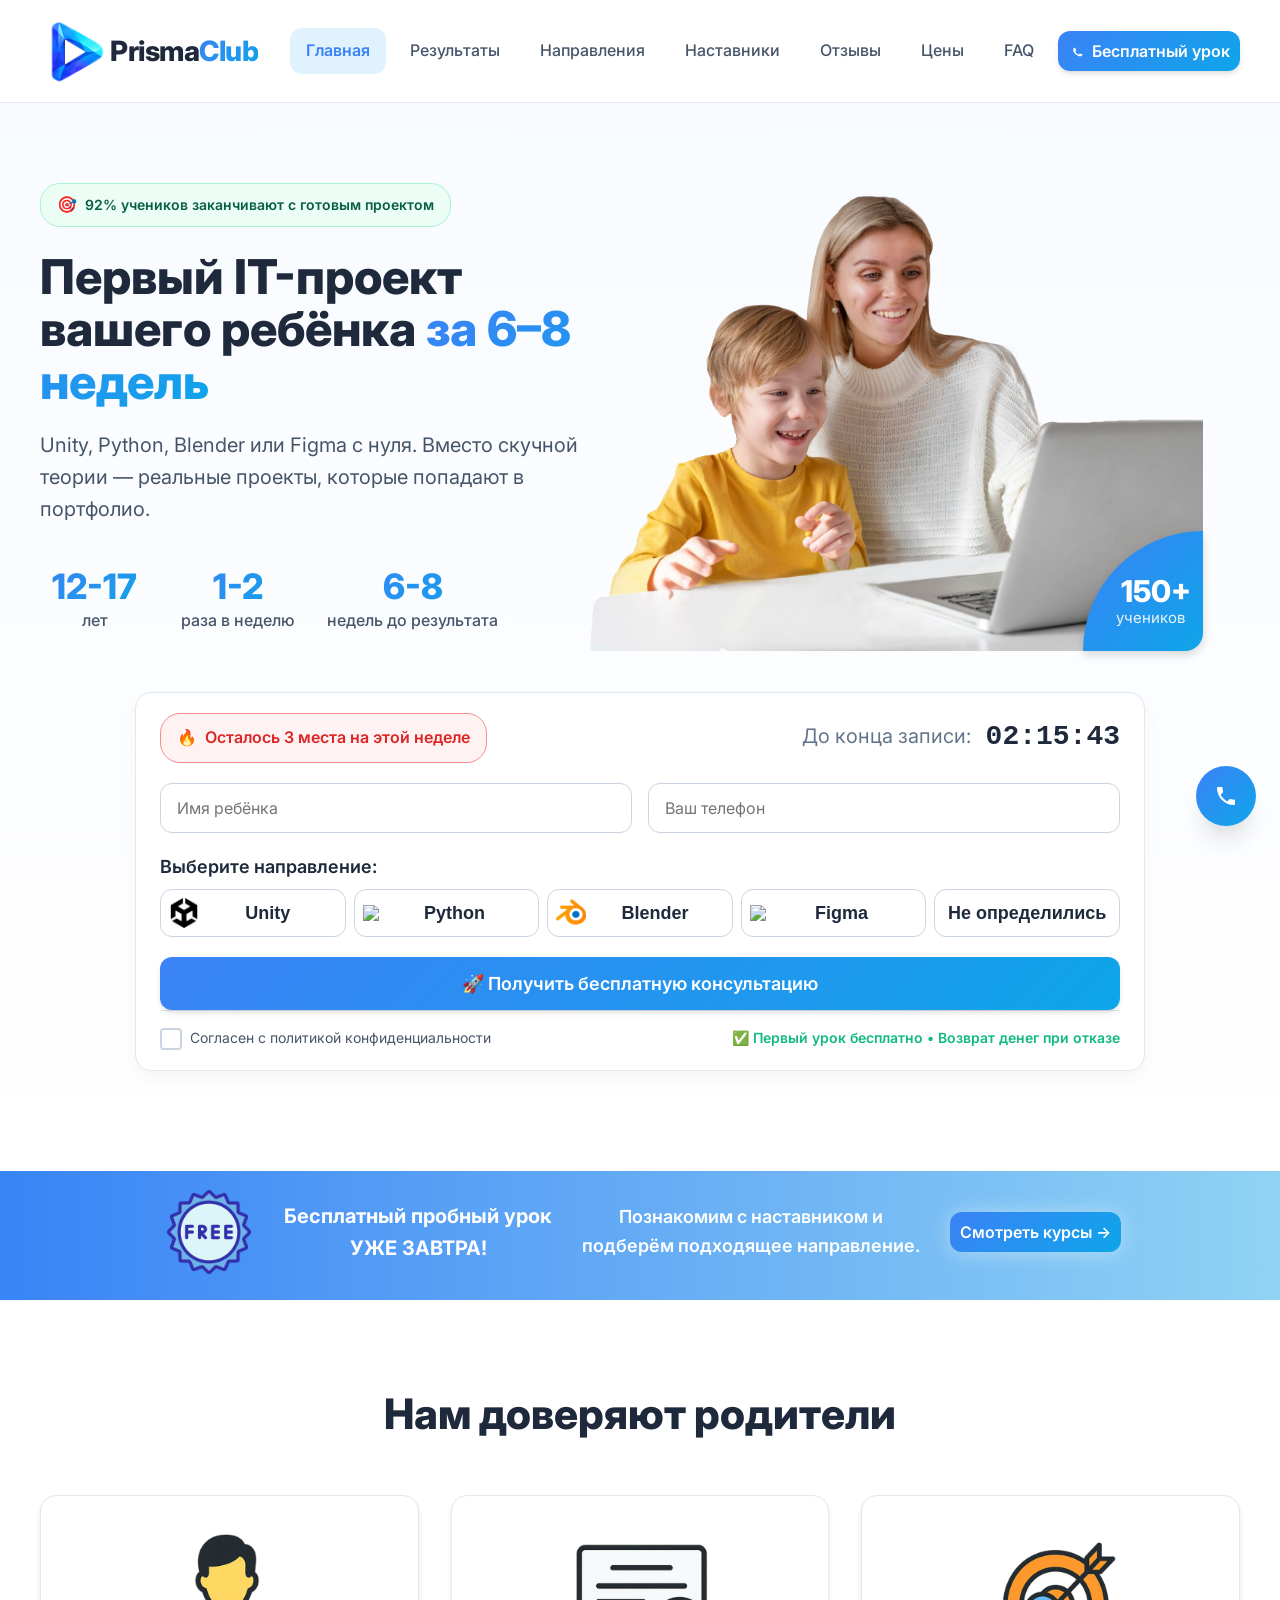
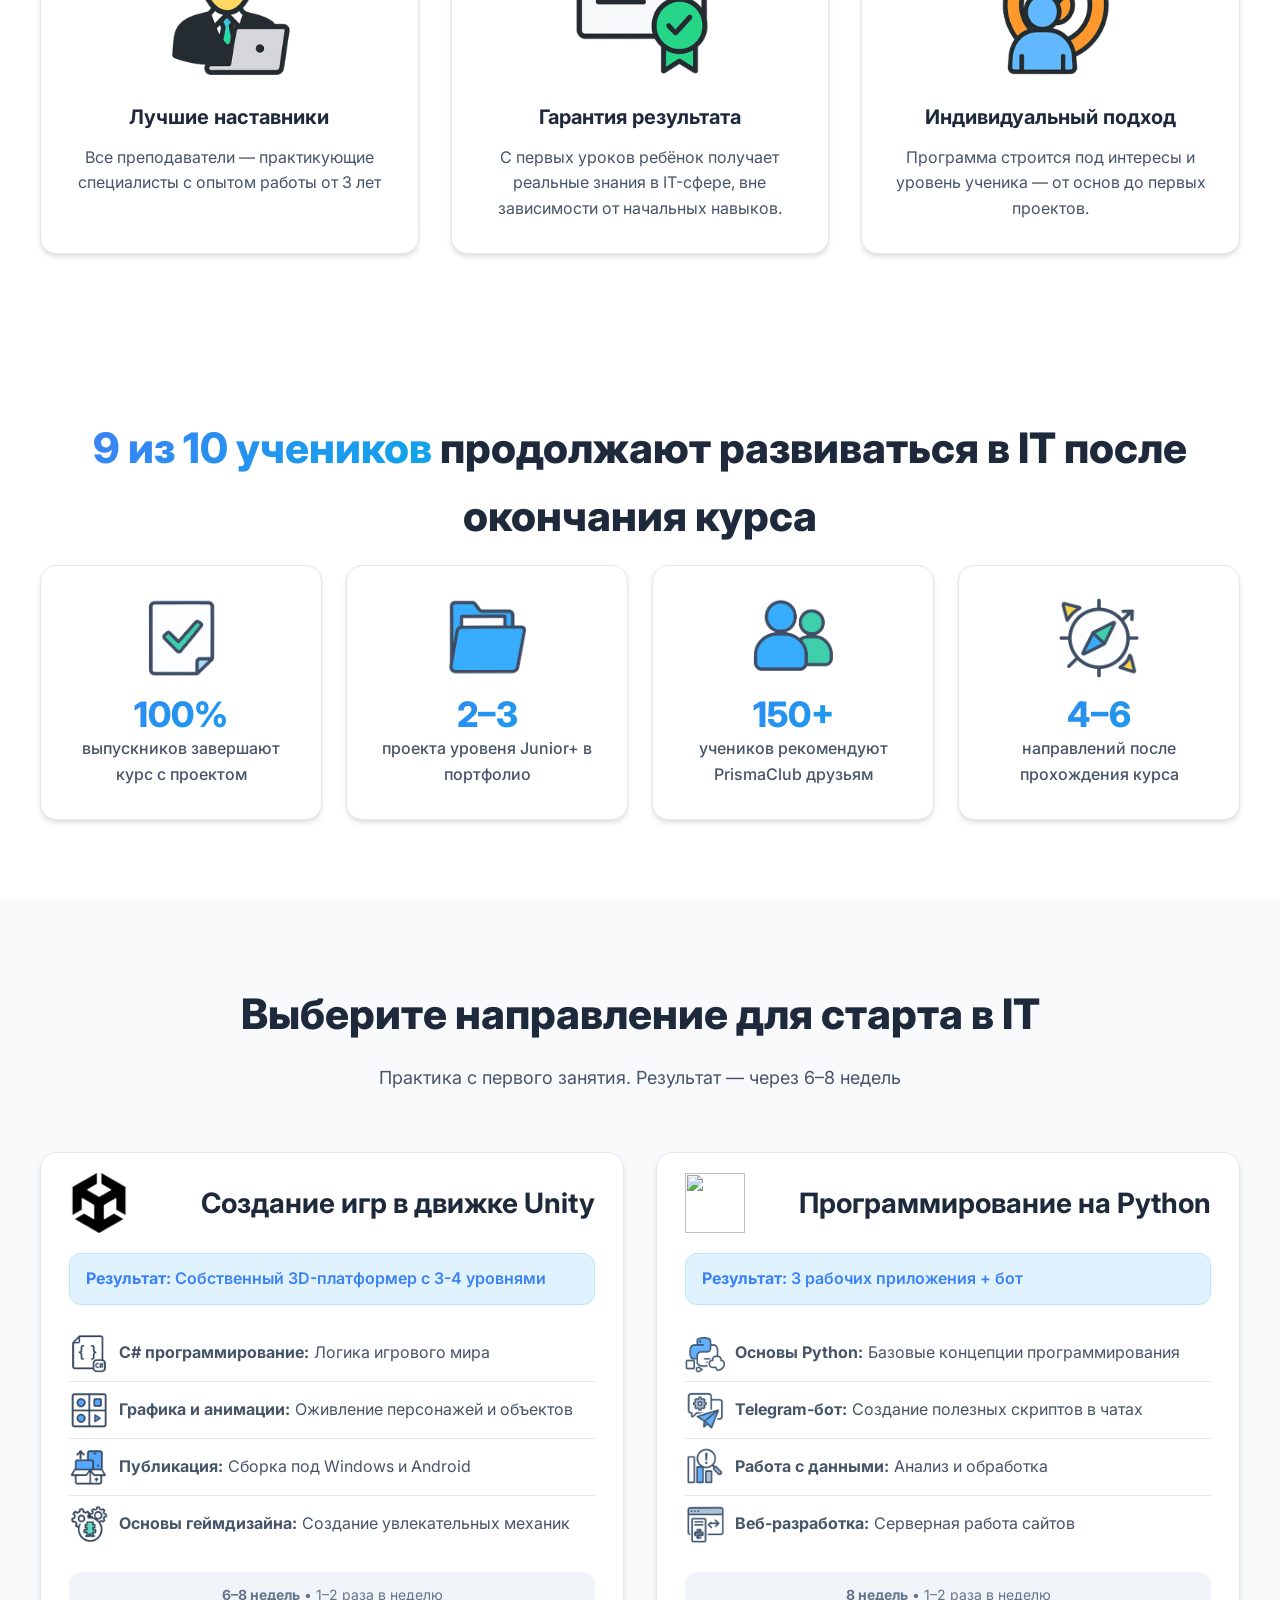
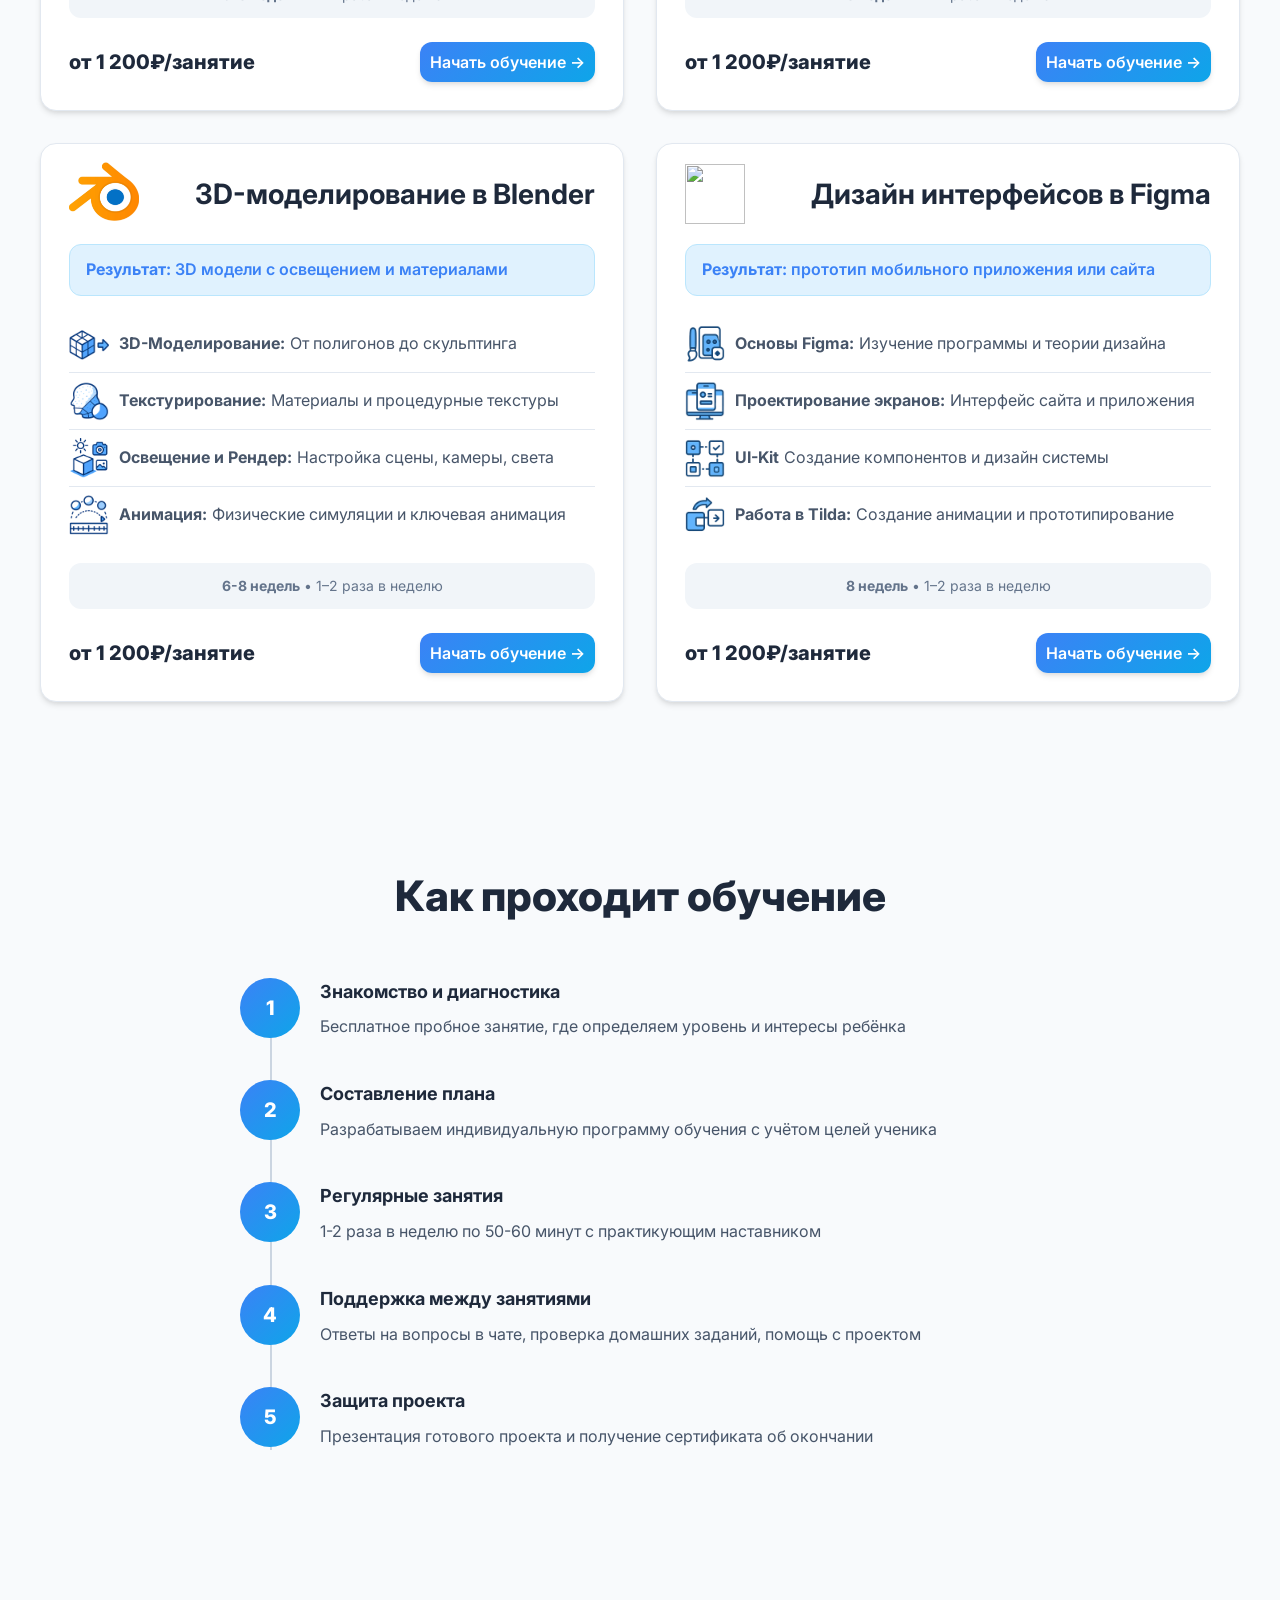
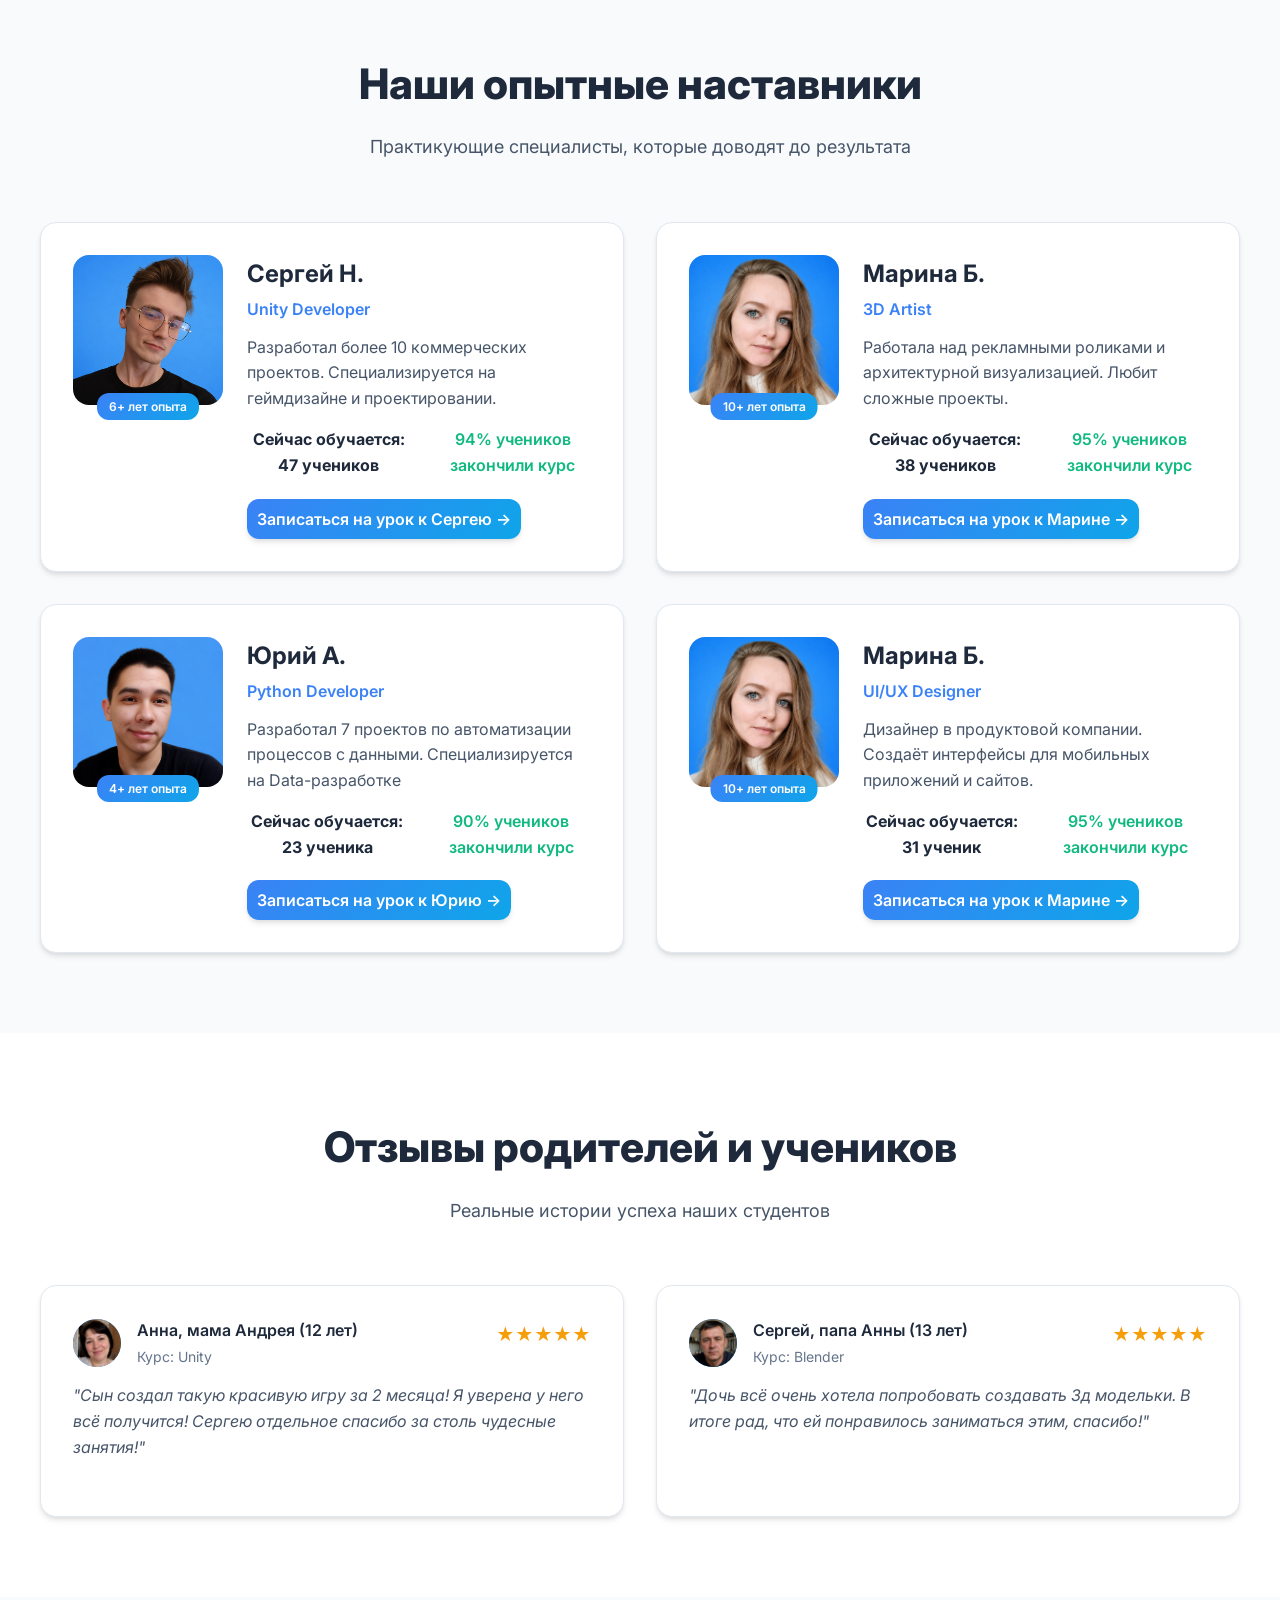
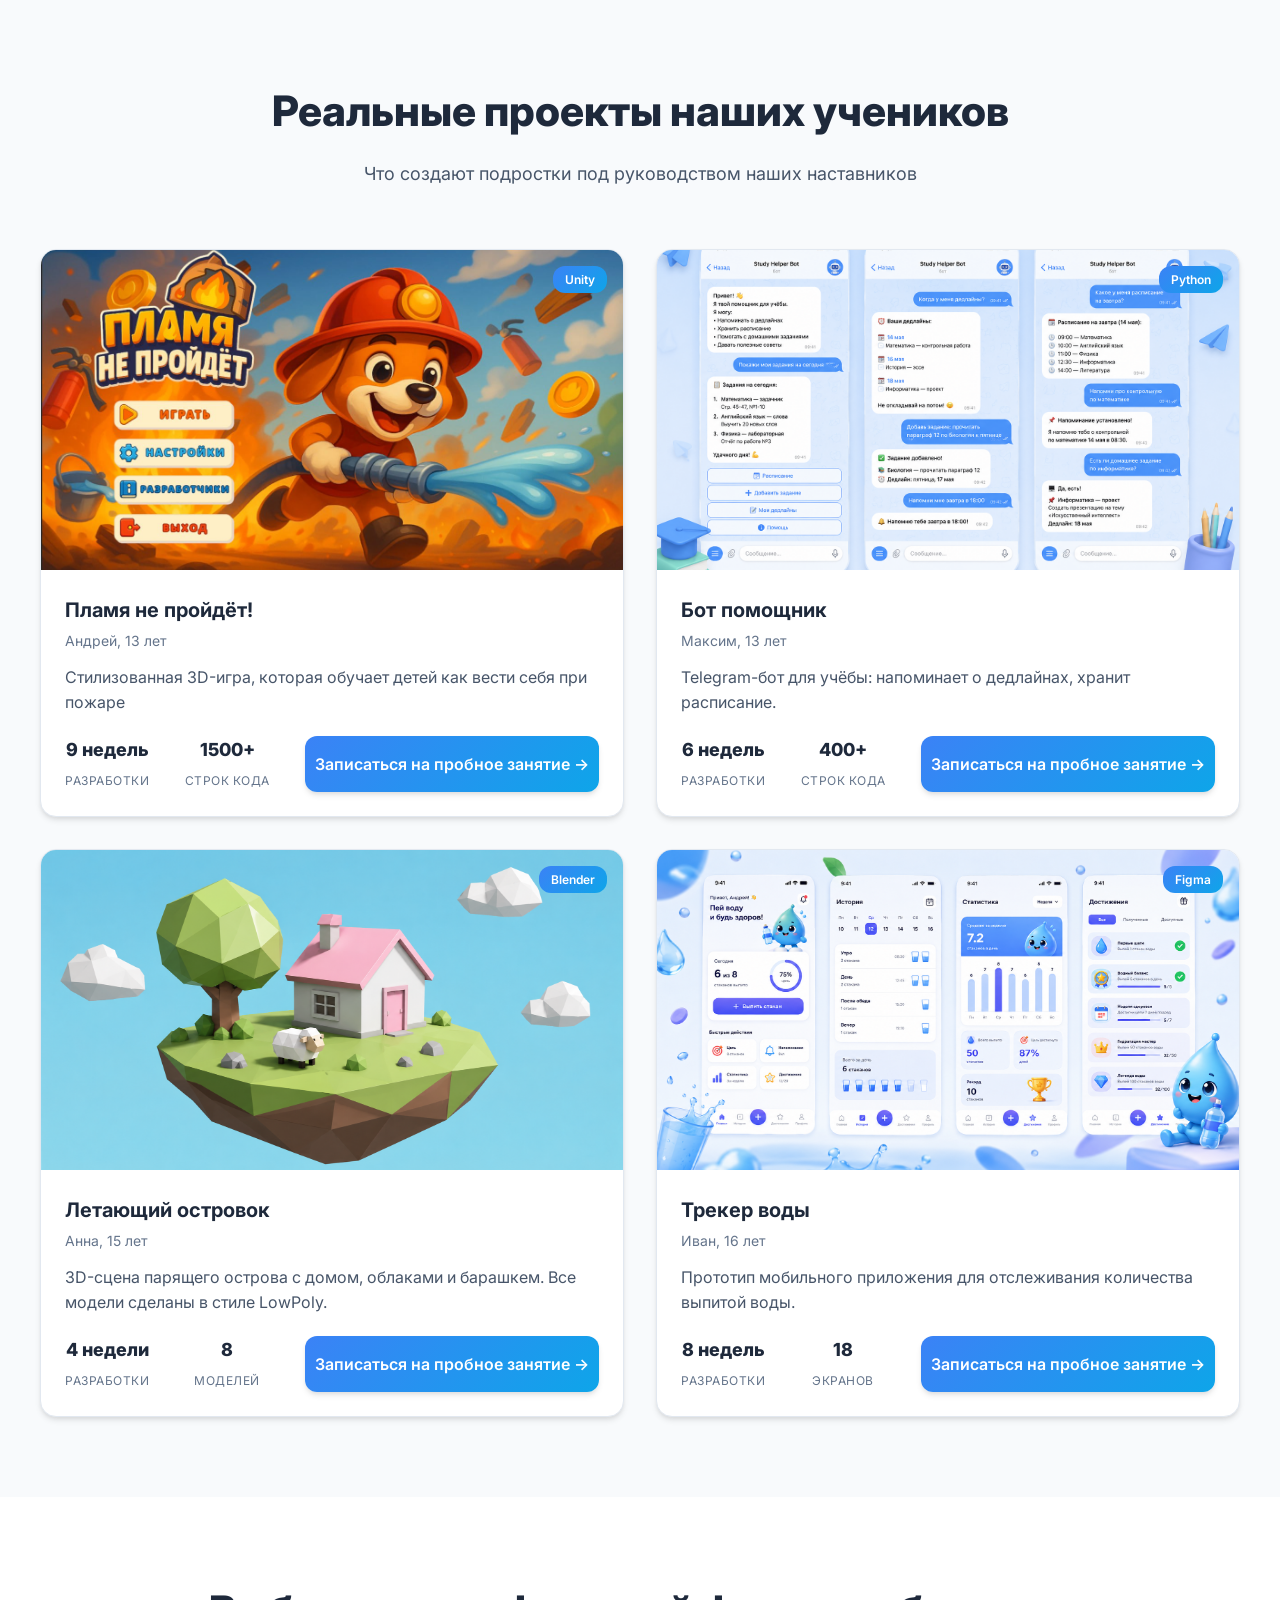
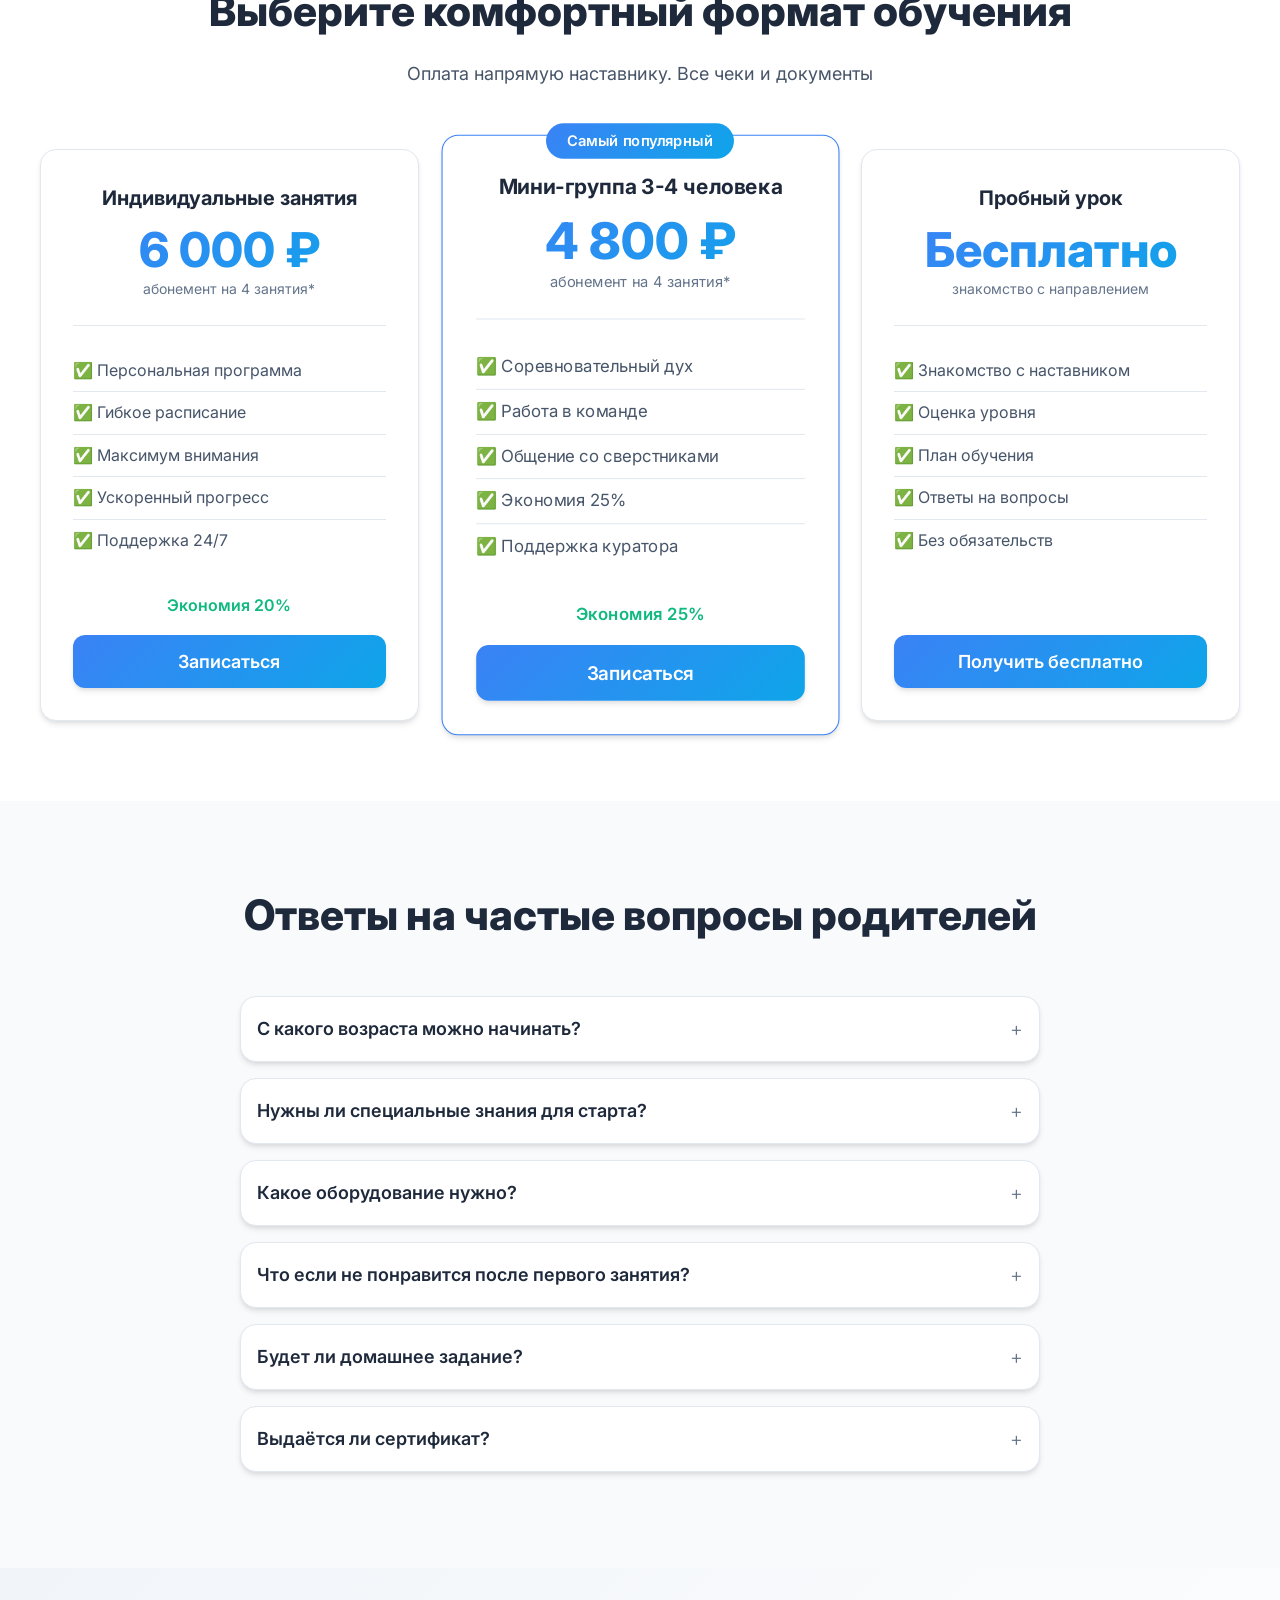
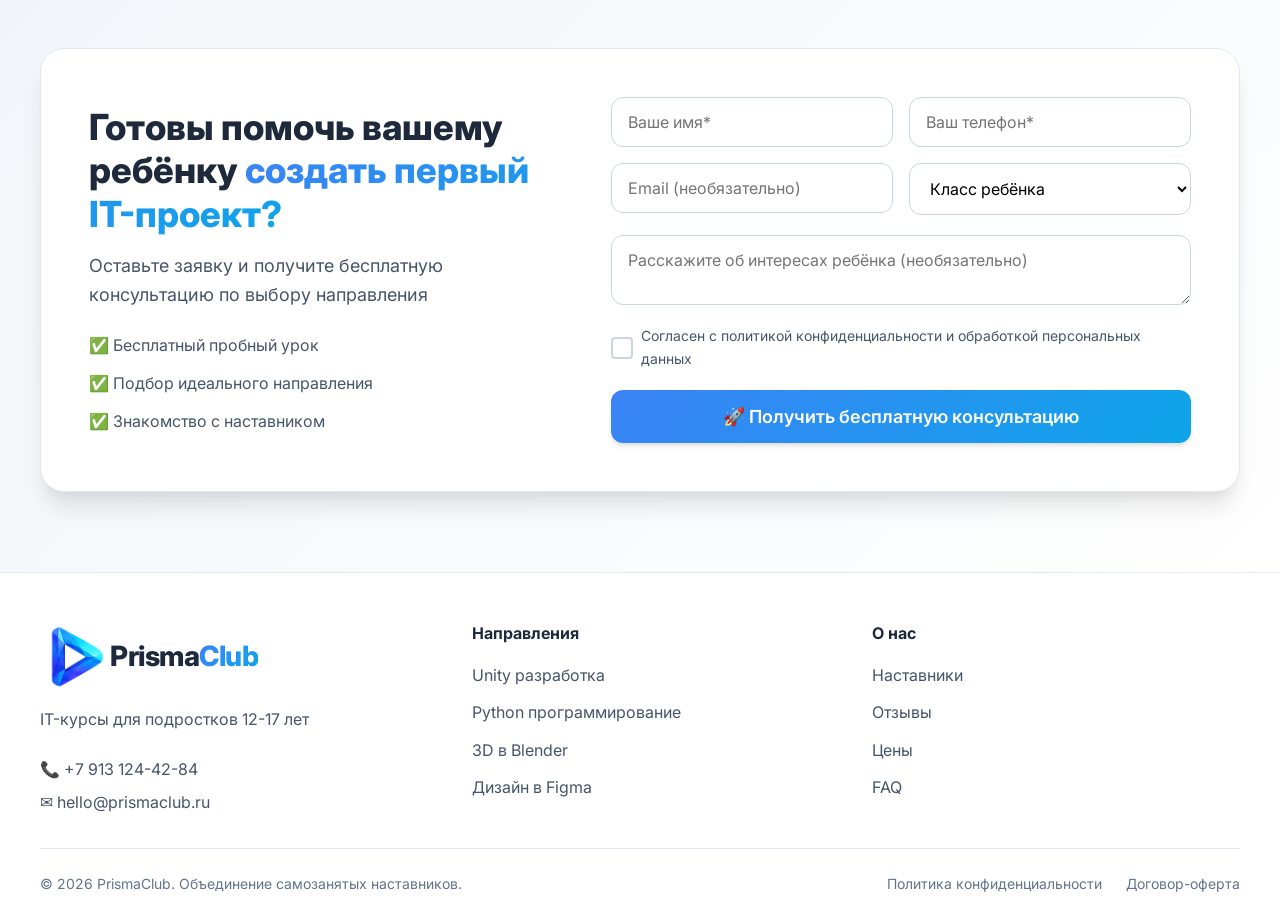
==== commit 445fc2c9: "Update index.html" ====
--- a/index.html
+++ b/index.html
@@ -927,7 +927,7 @@
                             <label class="checkbox">
                                 <input type="checkbox" name="agreement" required>
                                 <span class="checkmark"></span>
-                                Согласен с политикой конфиденциальности
+                                Согласен с политикой конфиденциальности и обработкой персональных данных
                             </label>
                         </div>
 
@@ -980,7 +980,7 @@
                 <div class="footer-meta">
                     <span>© 2026 PrismaClub. Объединение самозанятых наставников.</span>
                     <div class="footer-legals">
-                        <a href="#">Политика конфиденциальности</a>
+                        <a href="privacy.html">Политика конфиденциальности</a>
                         <a href="#">Договор-оферта</a>
                     </div>
                 </div>
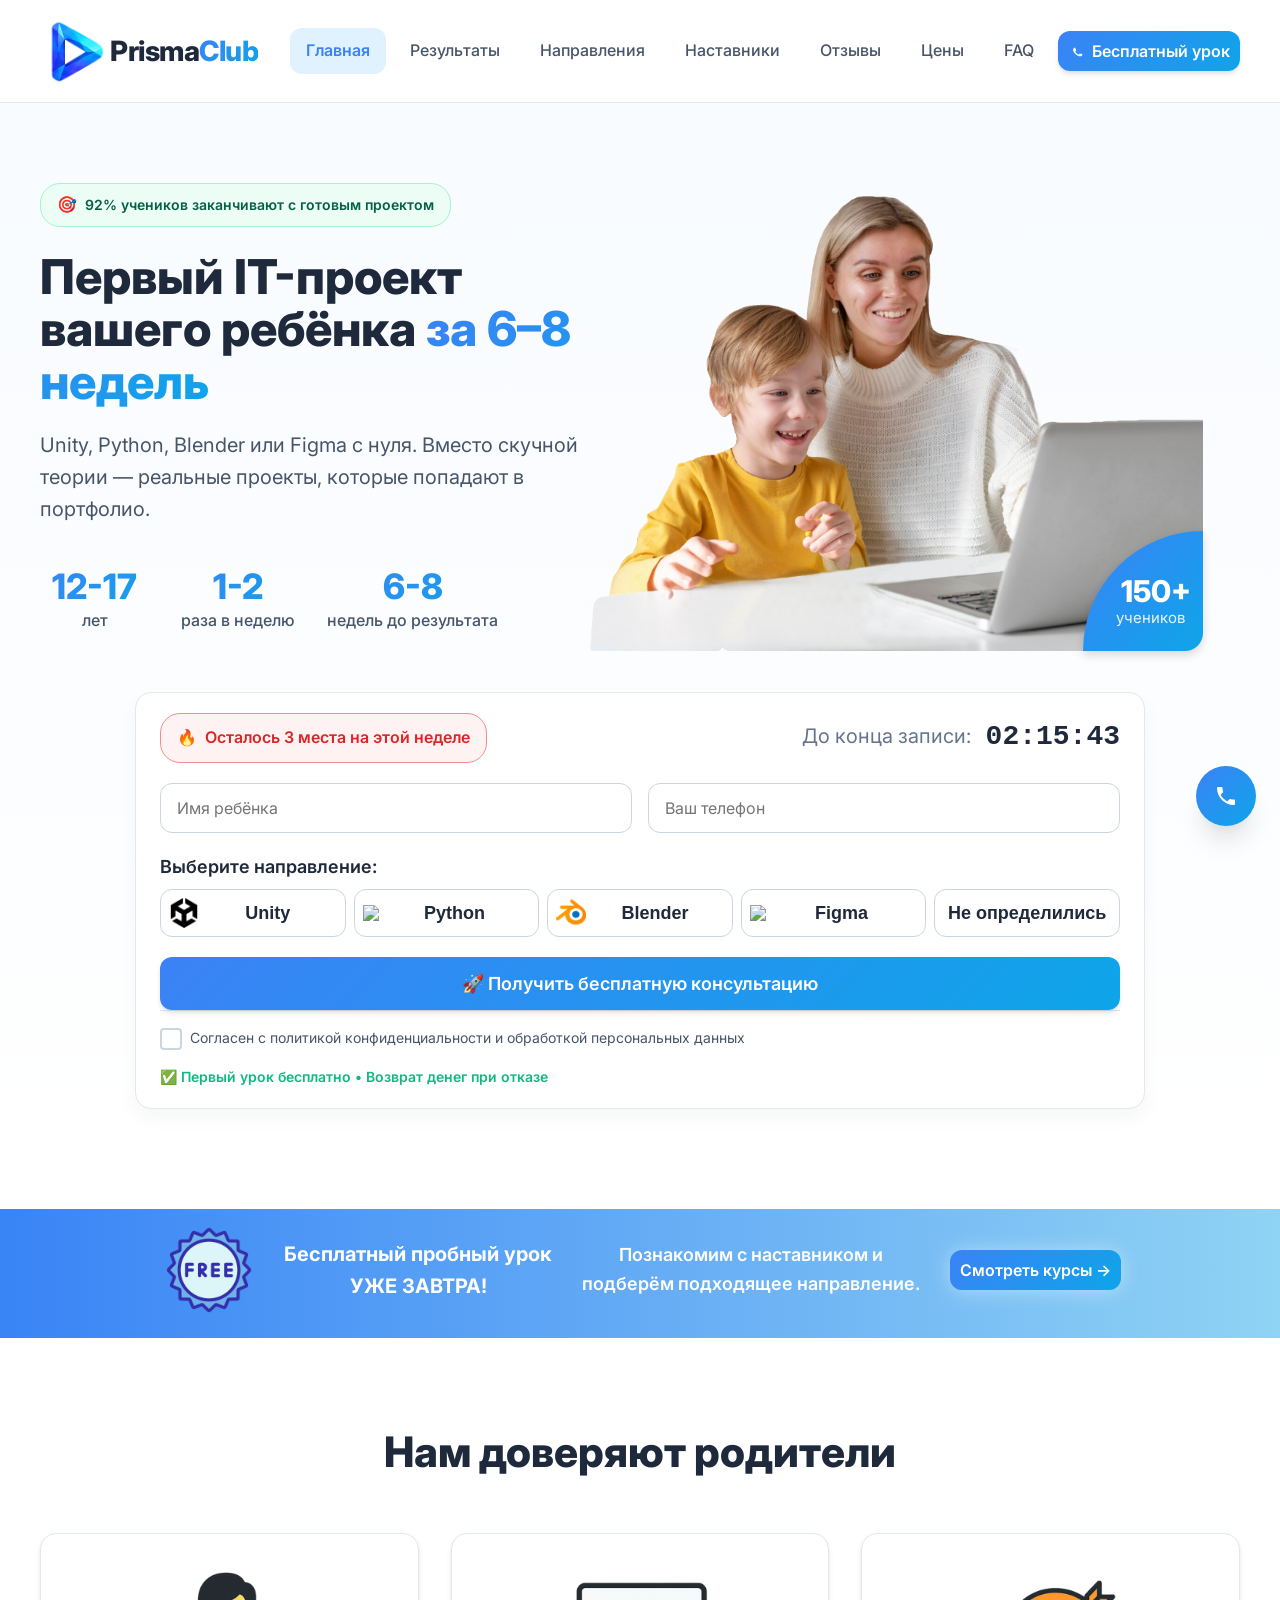
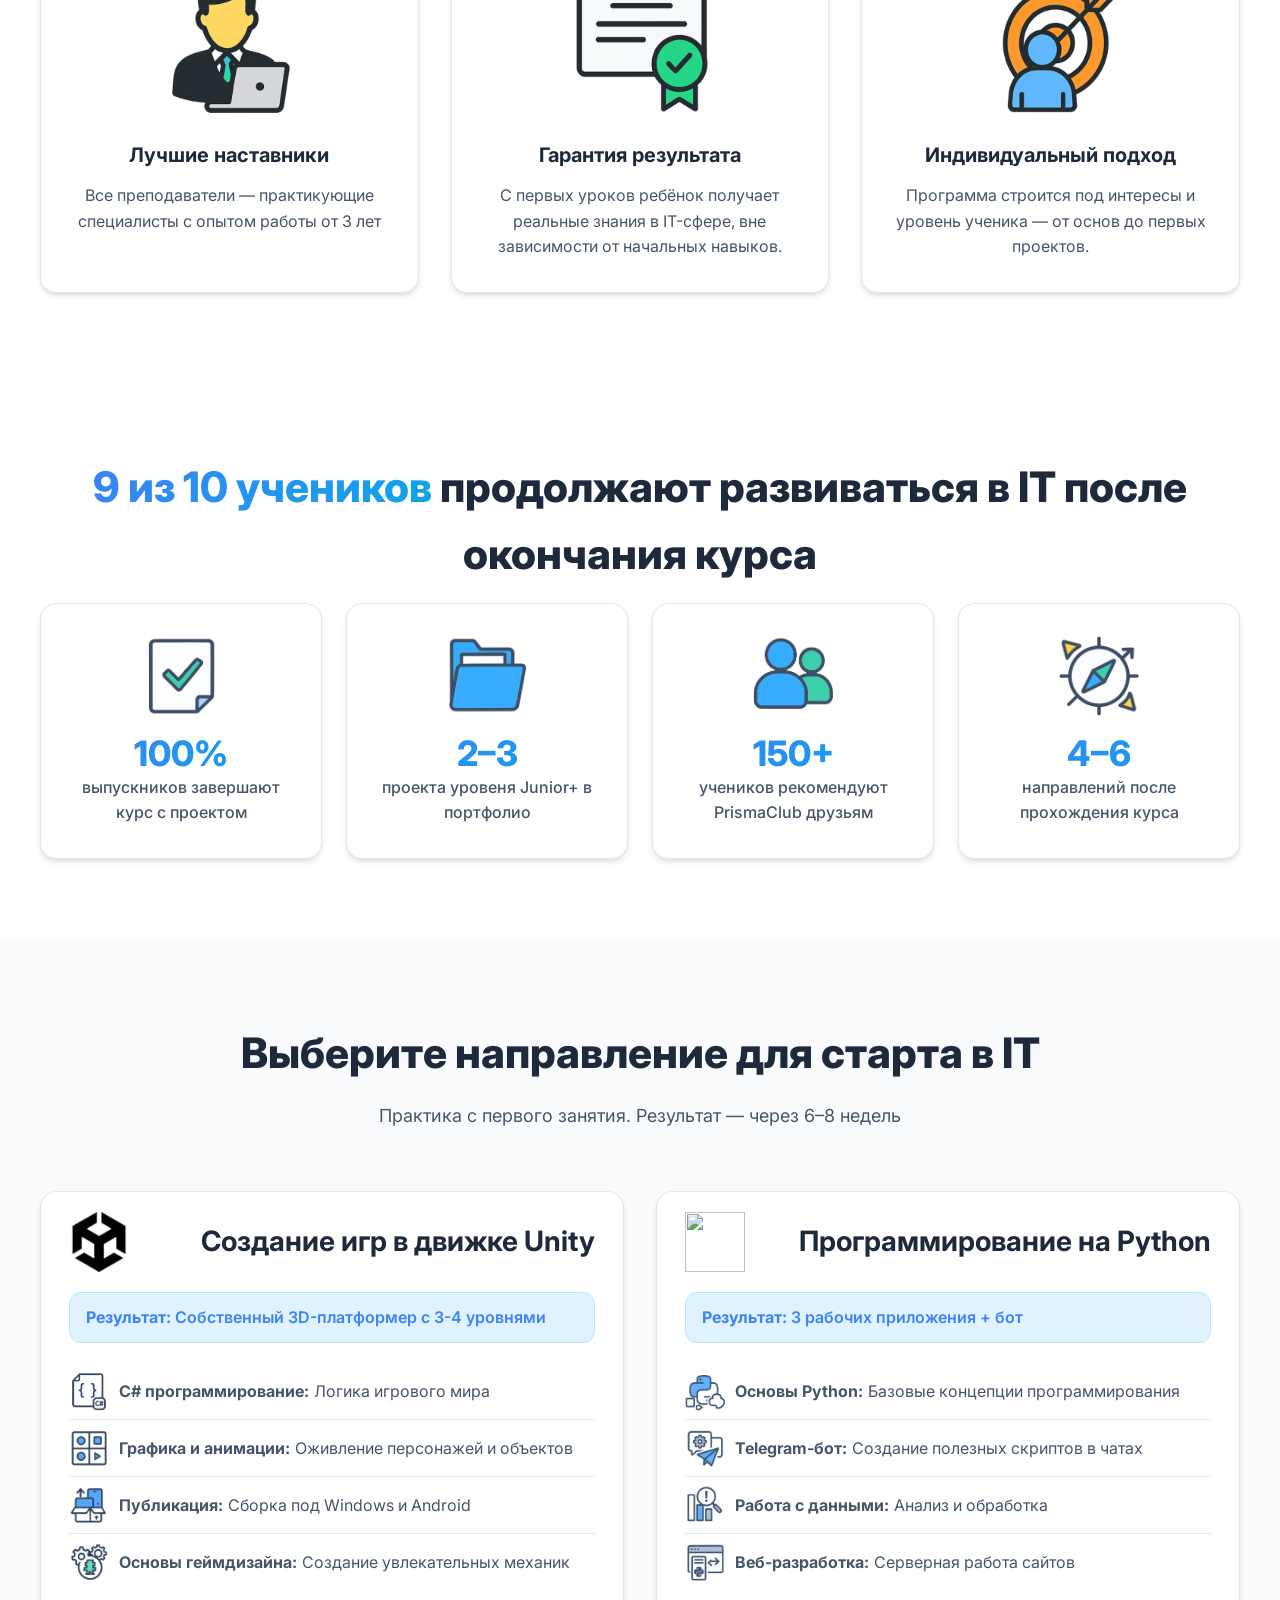
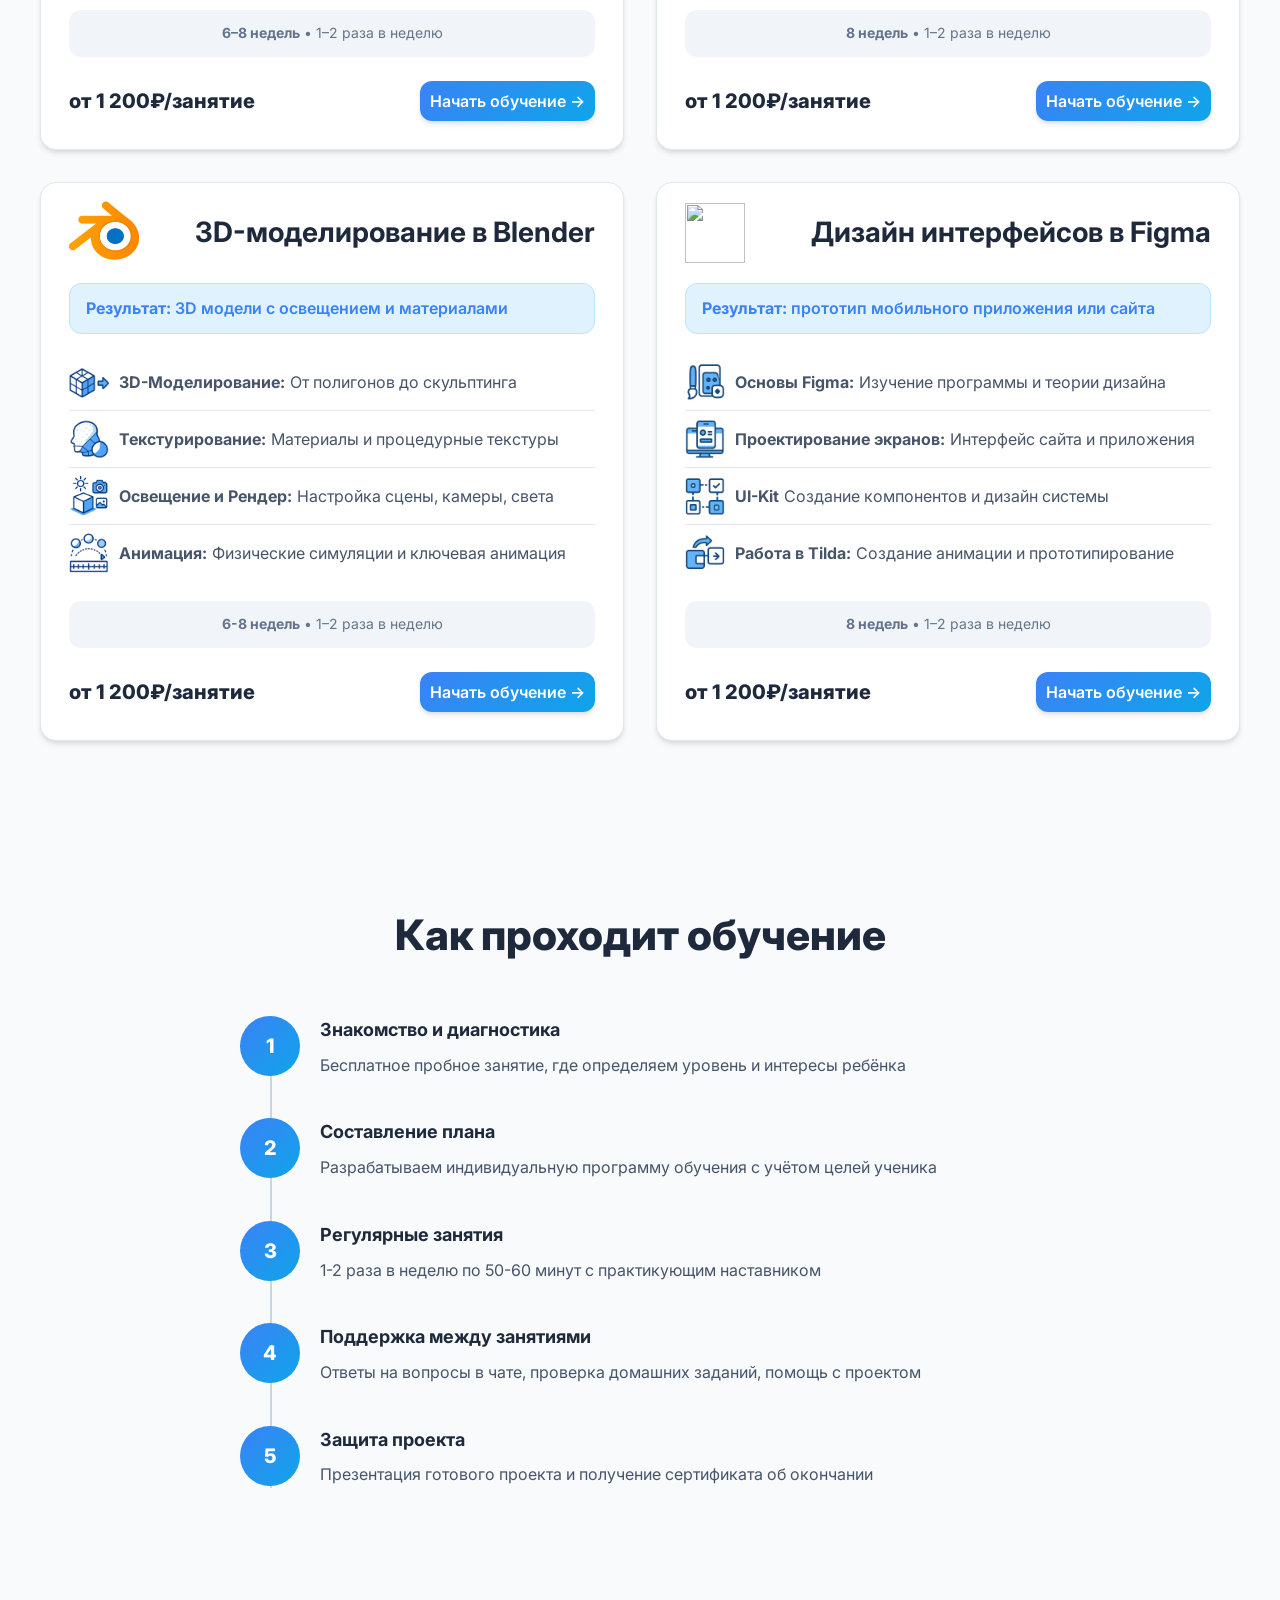
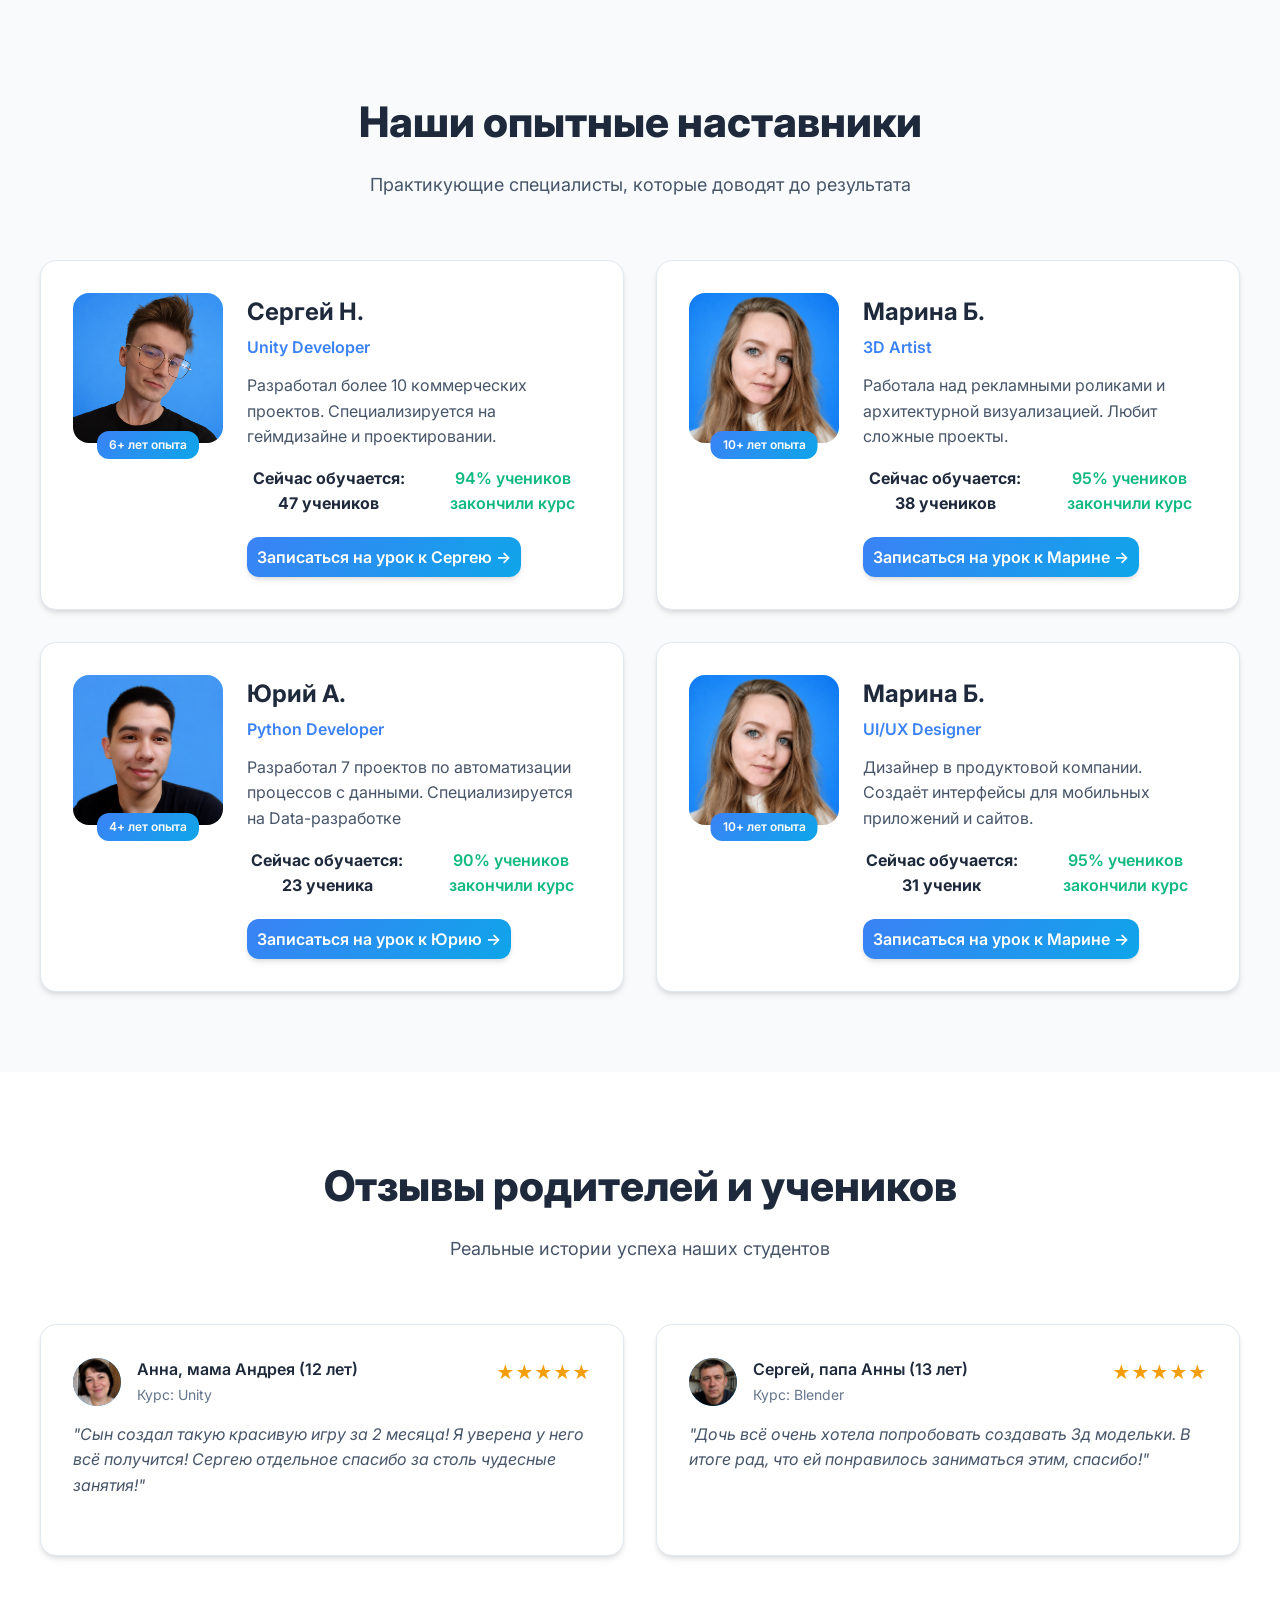
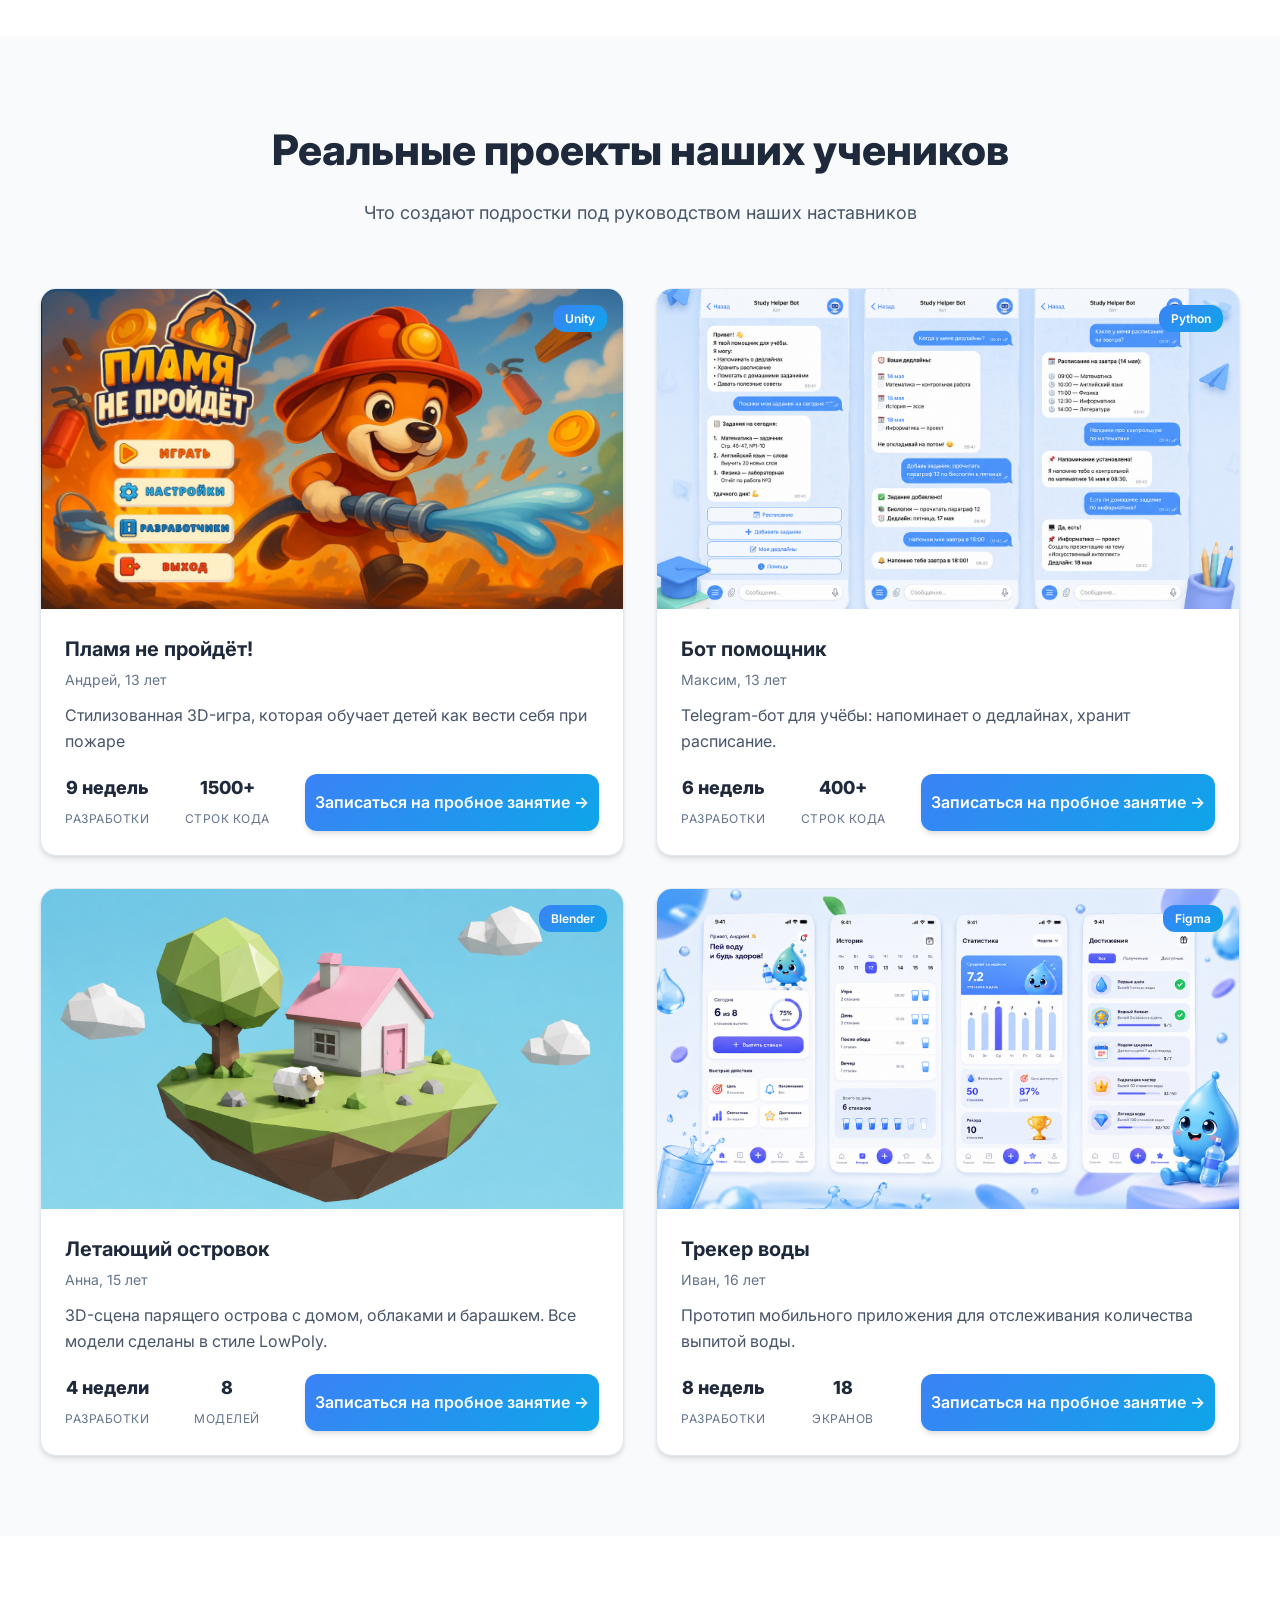
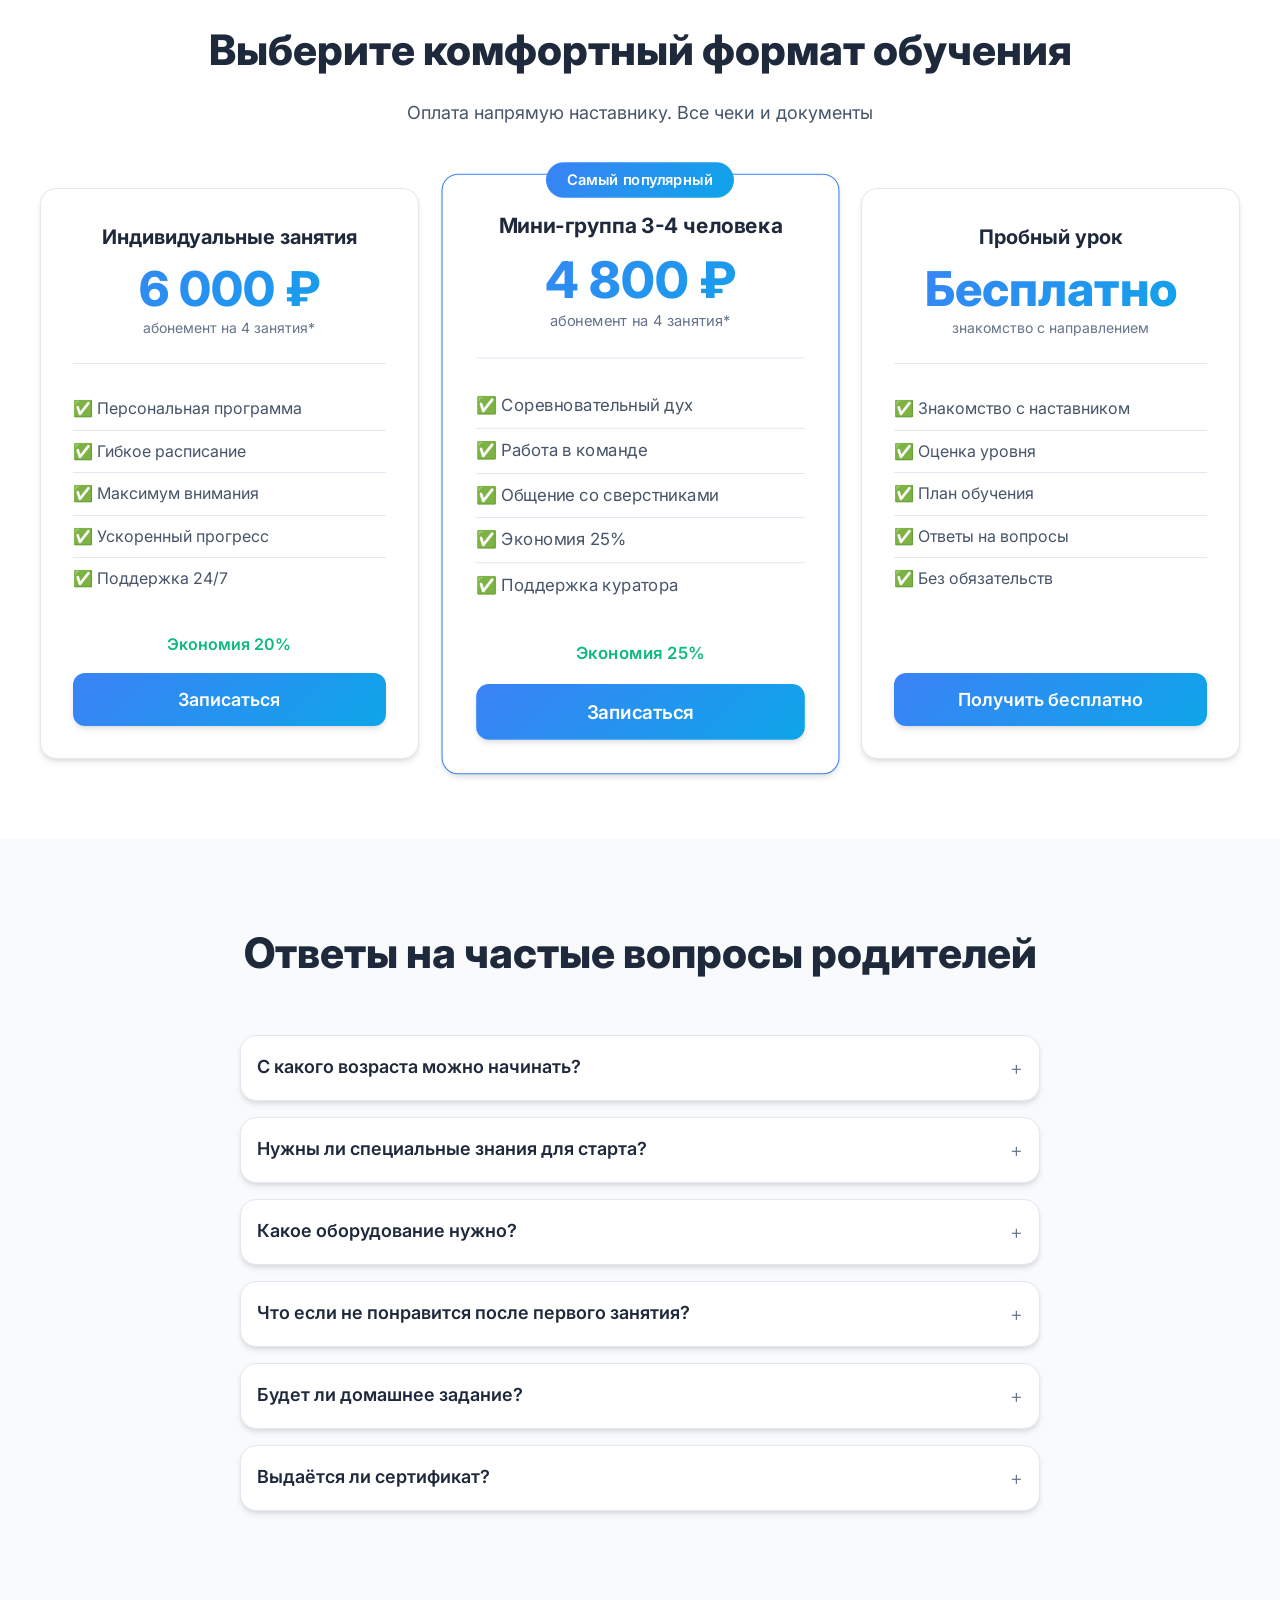
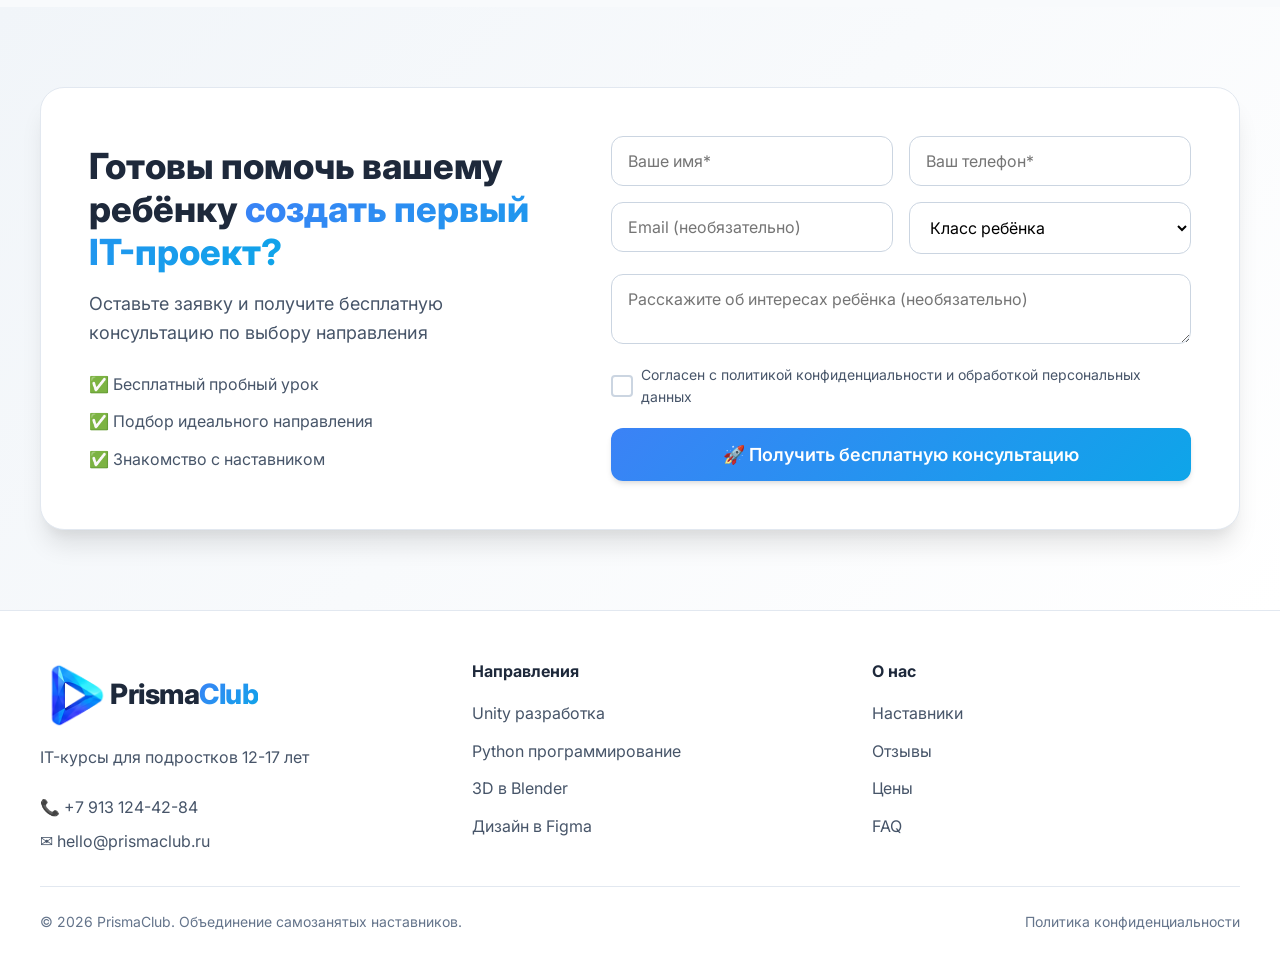
==== commit 0680e7f5: "Update index.html" ====
--- a/index.html
+++ b/index.html
@@ -177,7 +177,7 @@
         <label class="checkbox">
             <input type="checkbox" name="agreement" required>
             <span class="checkmark"></span>
-            Согласен с политикой конфиденциальности
+            Согласен с политикой конфиденциальности и обработкой персональных данных
         </label>
         <div class="guarantee">
             ✅ Первый урок бесплатно • Возврат денег при отказе
@@ -981,7 +981,6 @@
                     <span>© 2026 PrismaClub. Объединение самозанятых наставников.</span>
                     <div class="footer-legals">
                         <a href="privacy.html">Политика конфиденциальности</a>
-                        <a href="#">Договор-оферта</a>
                     </div>
                 </div>
             </div>
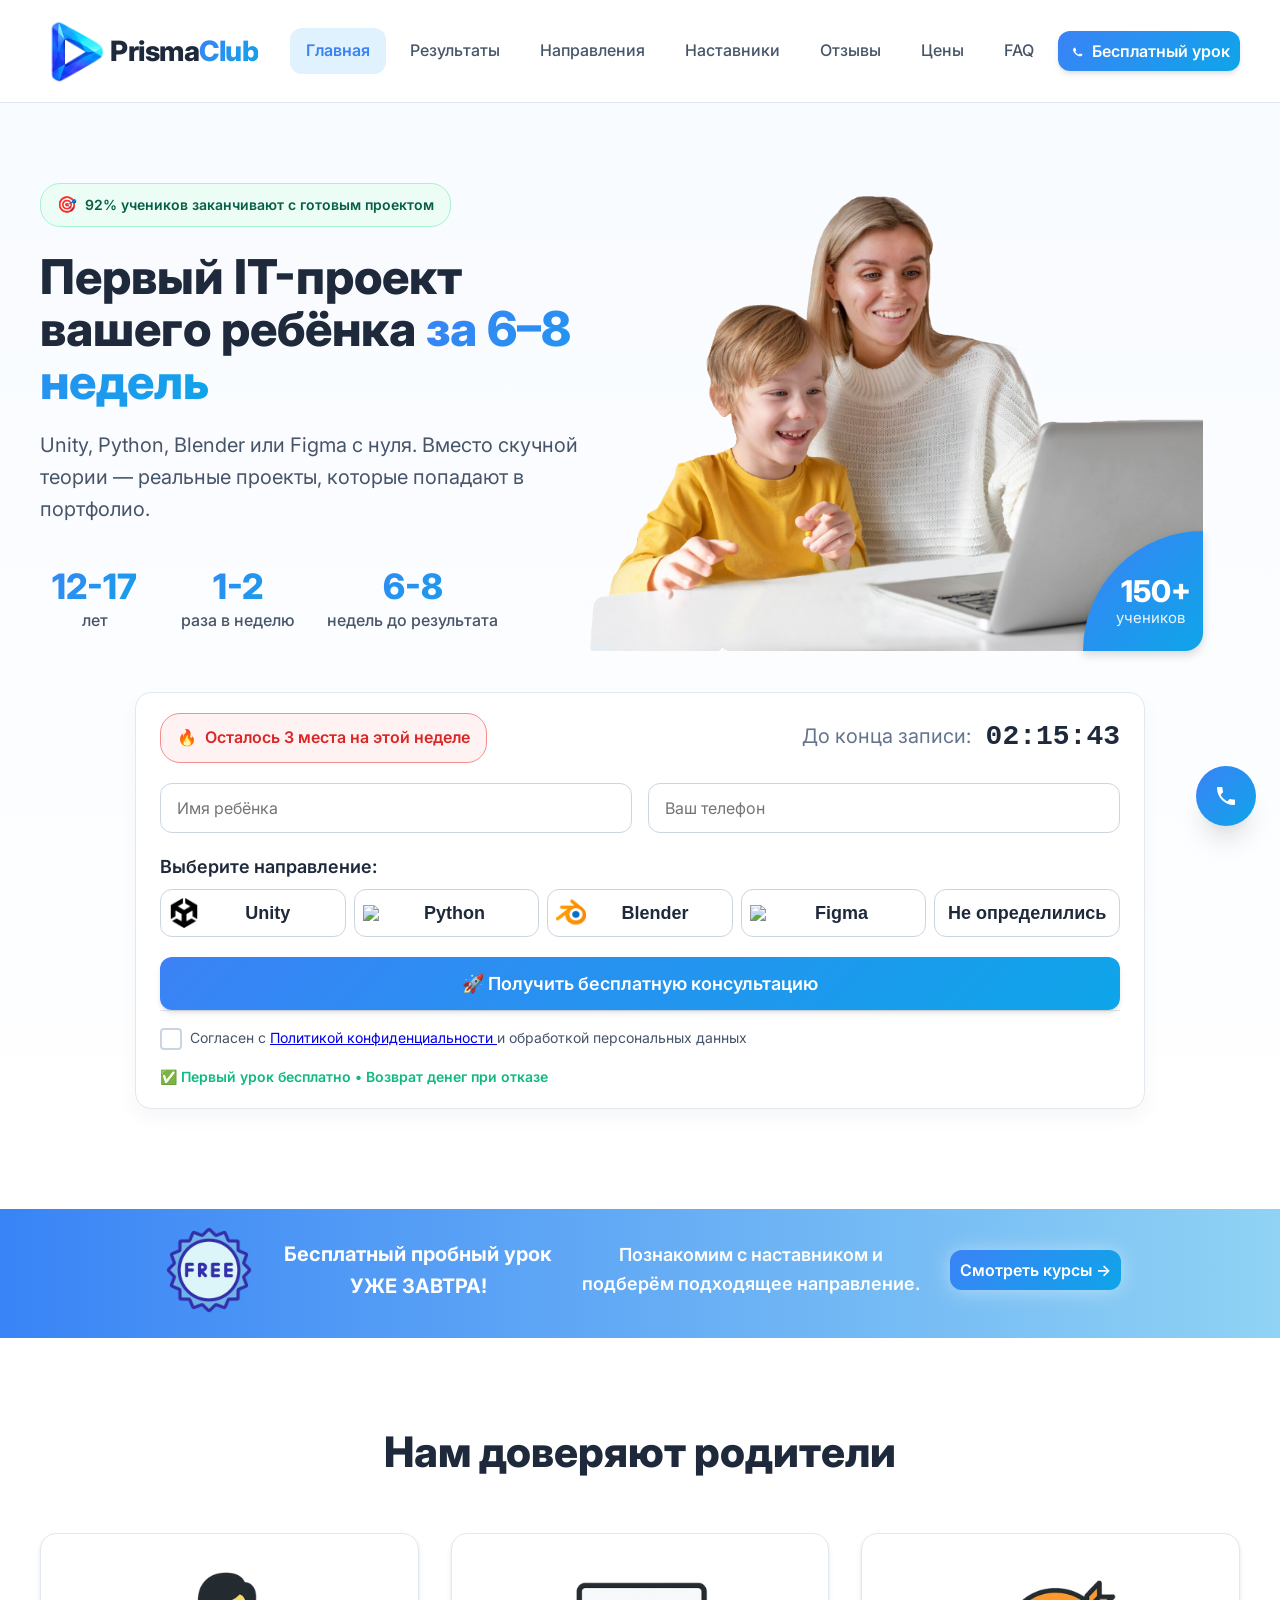
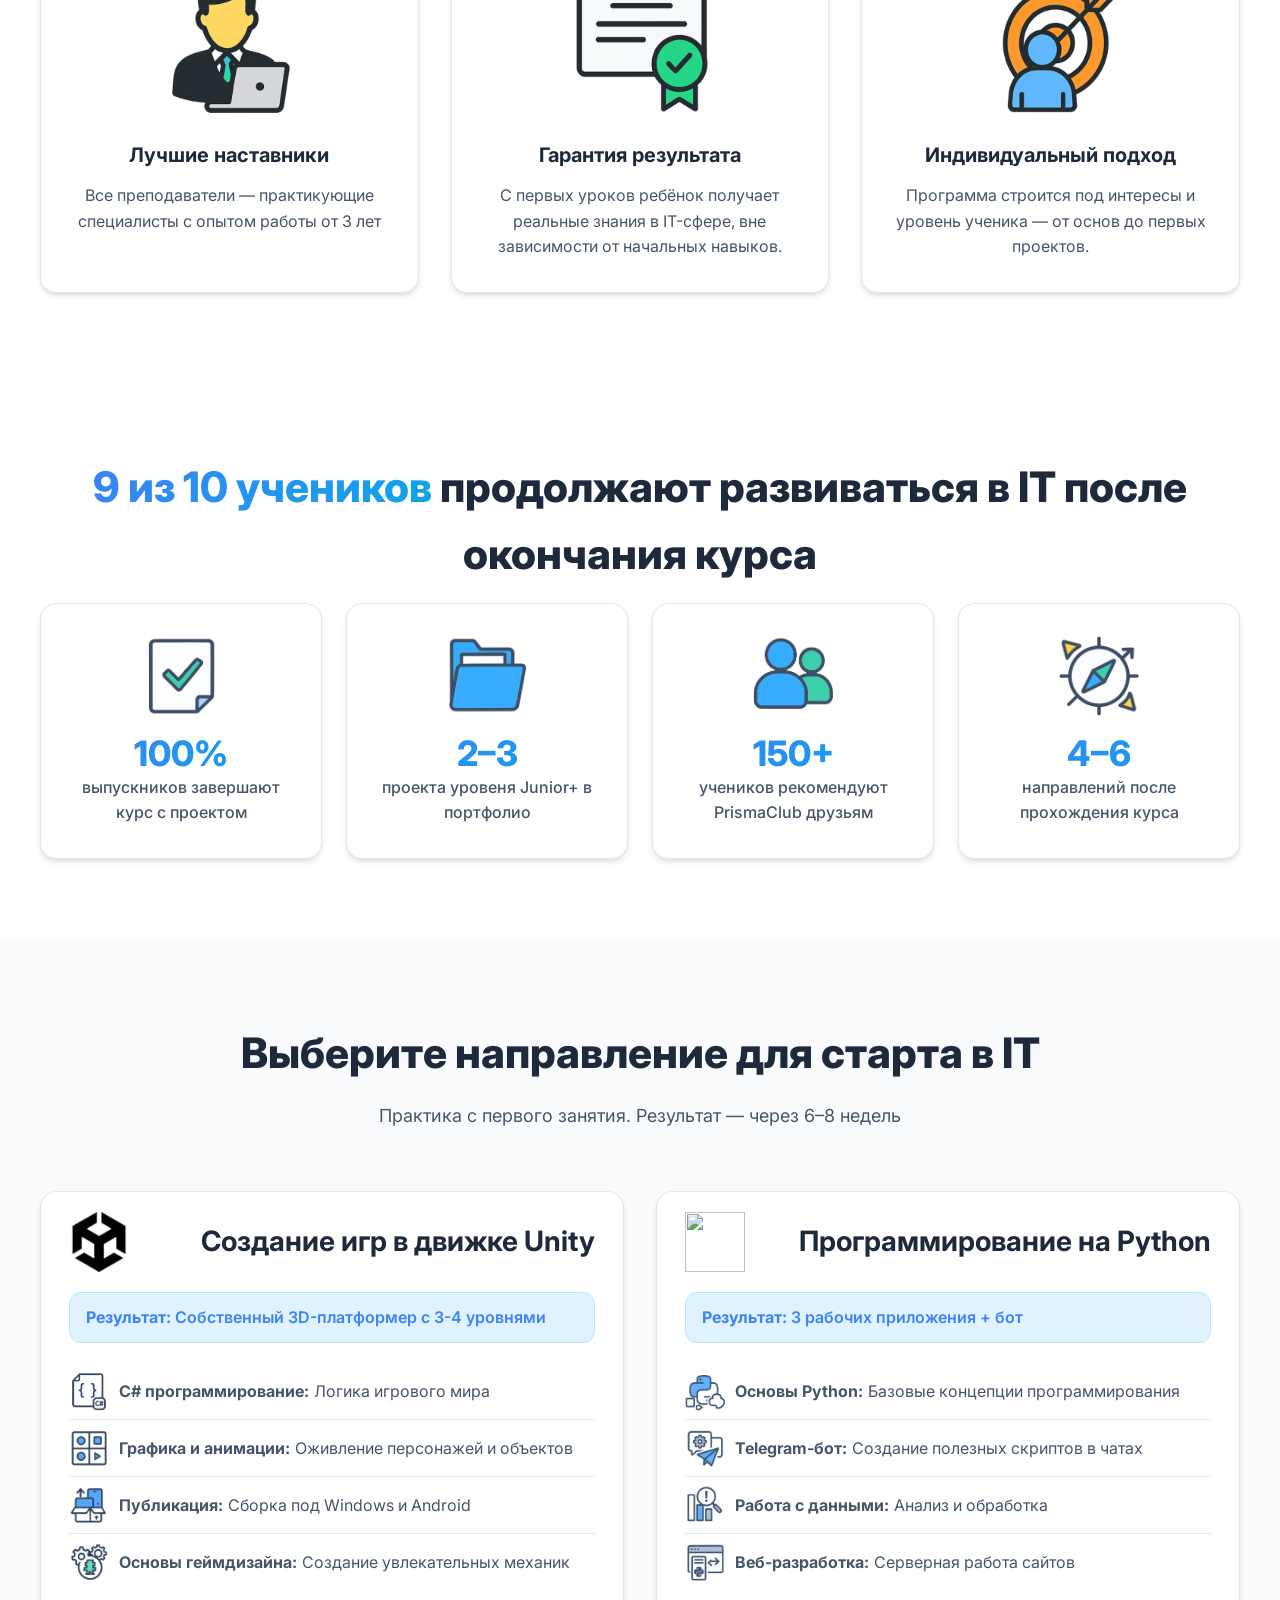
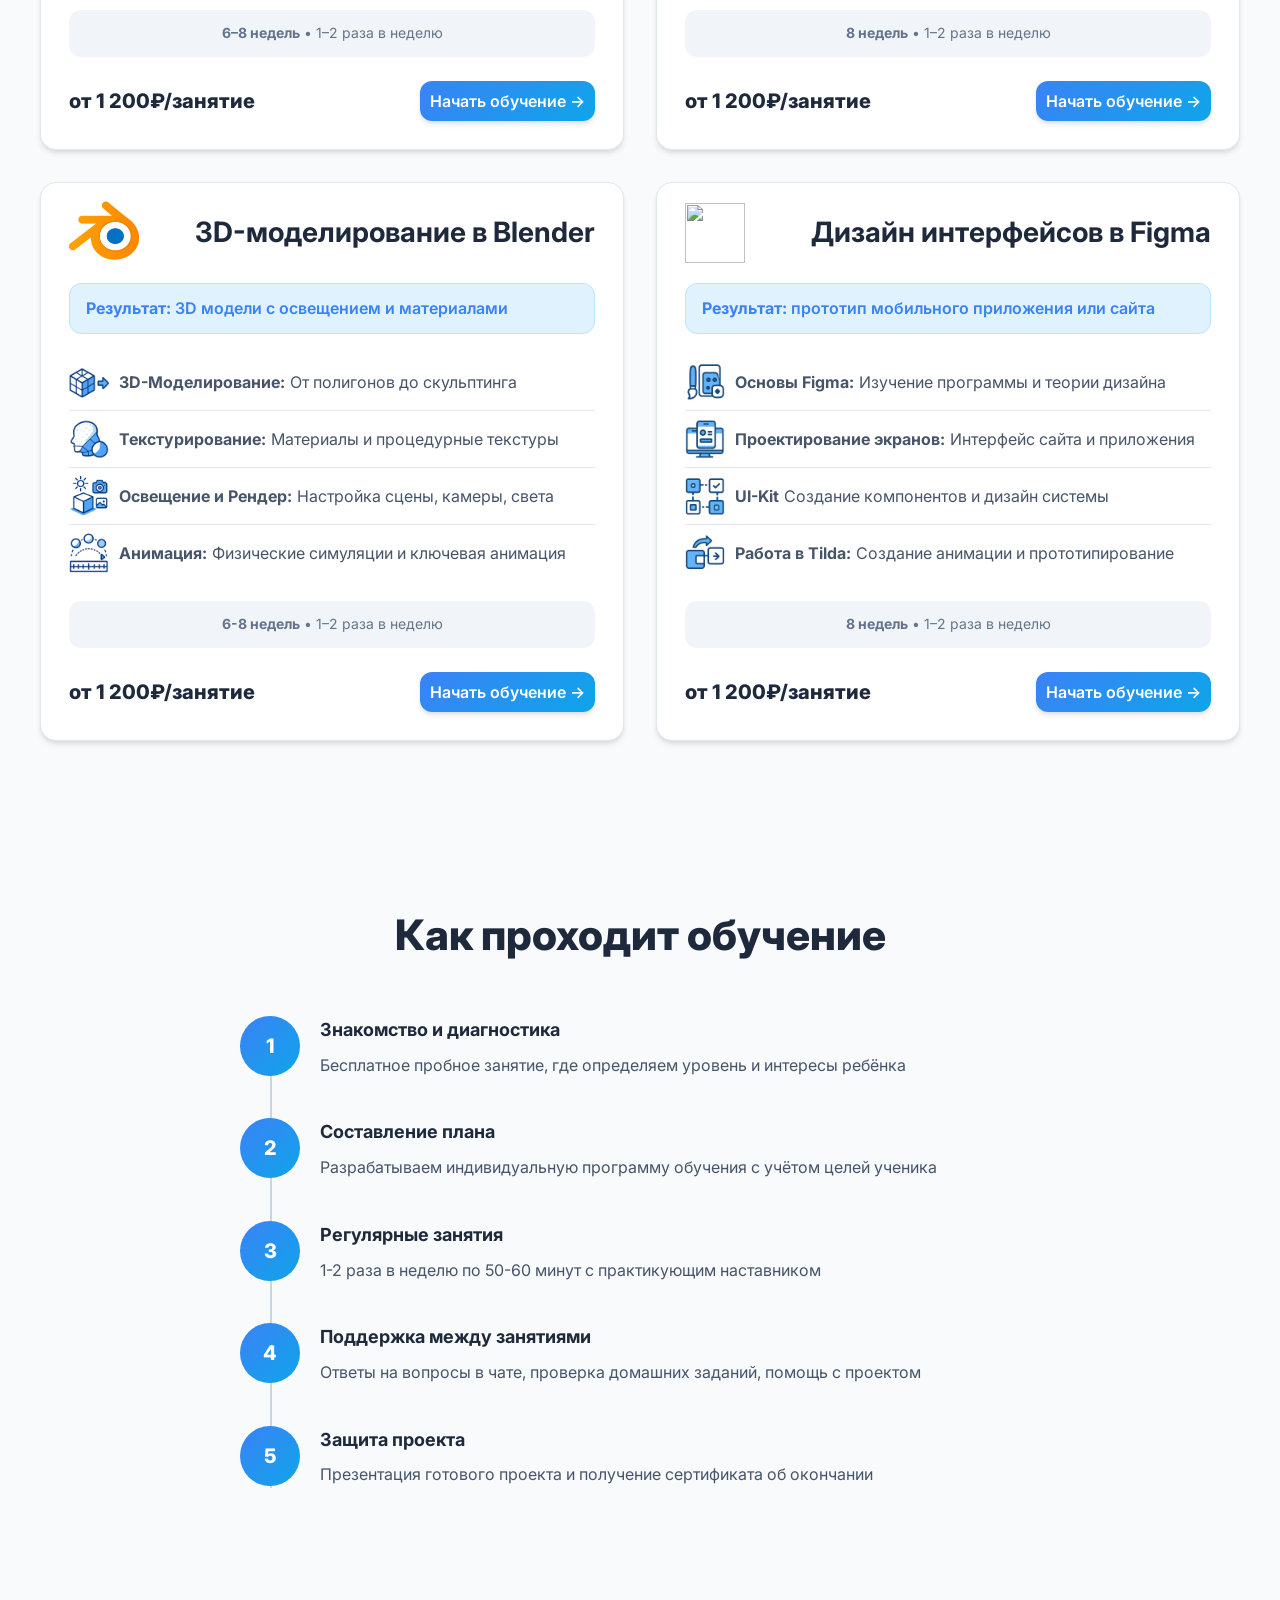
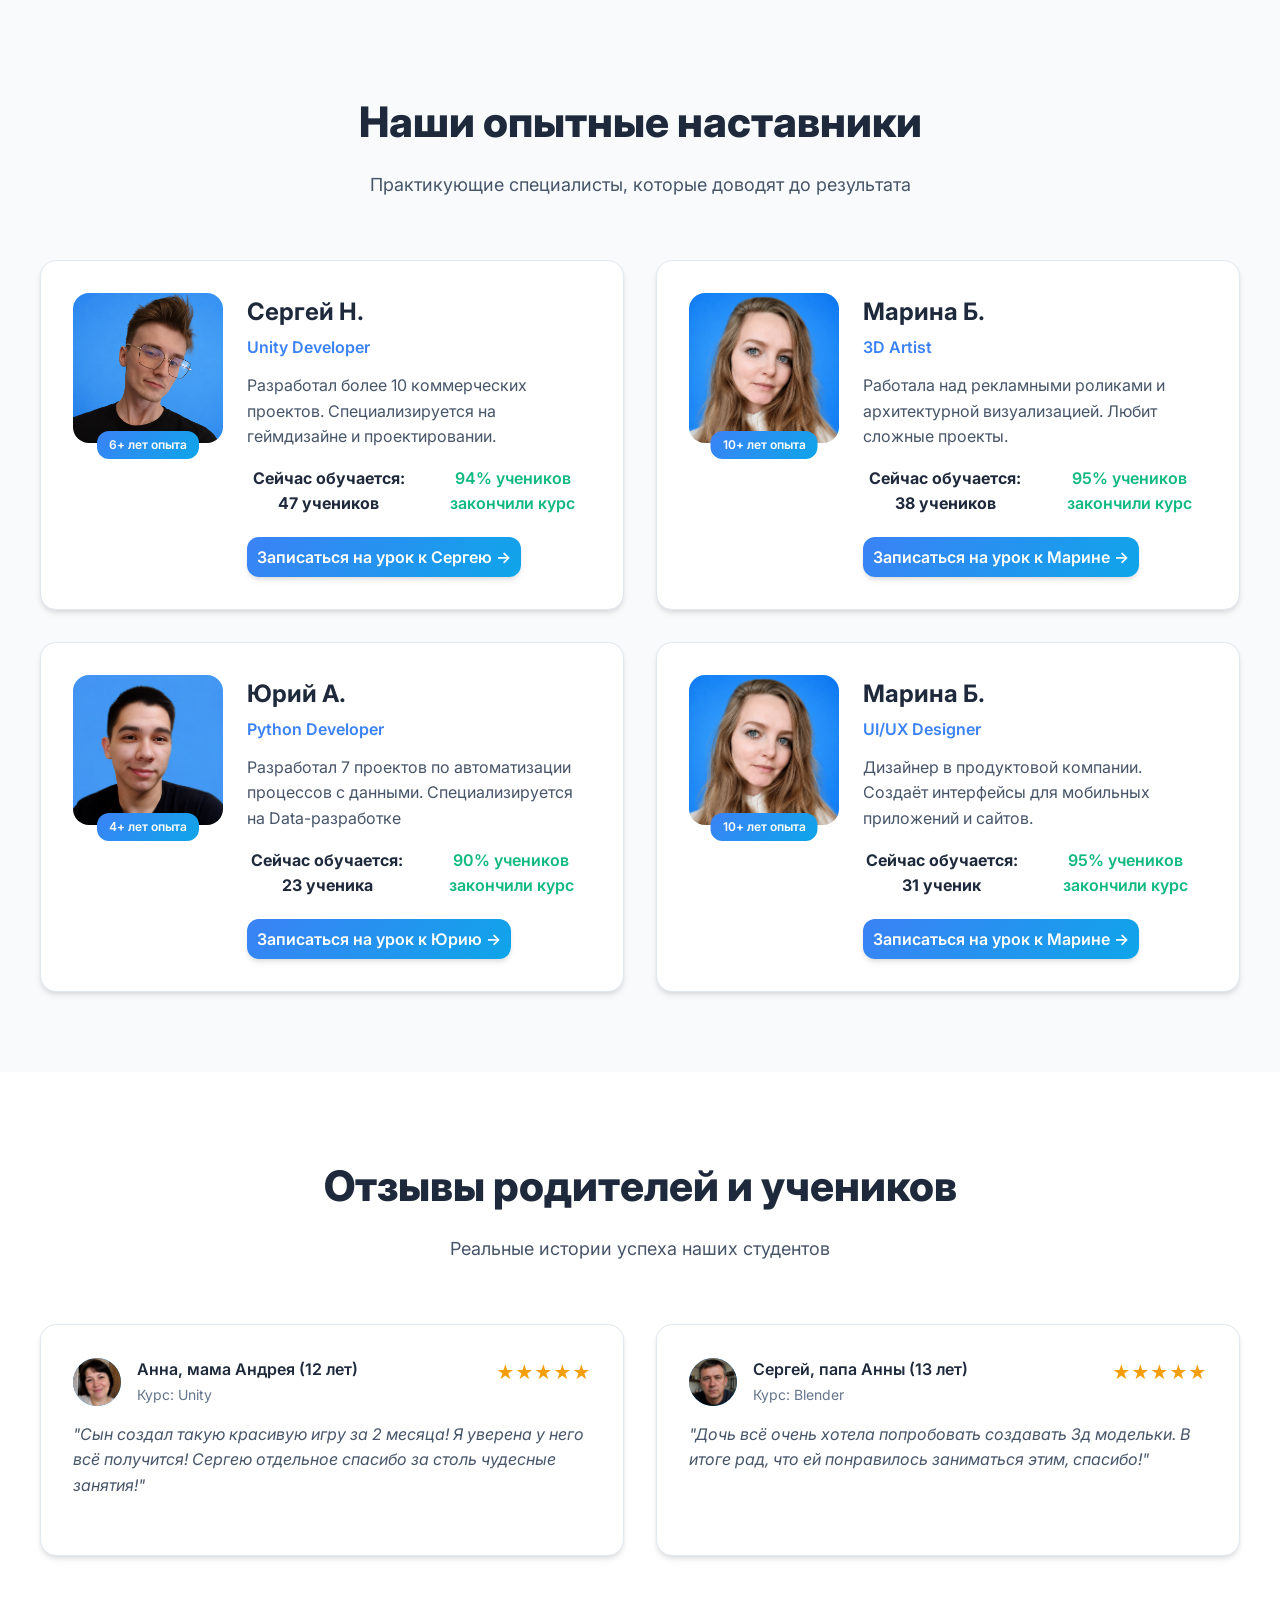
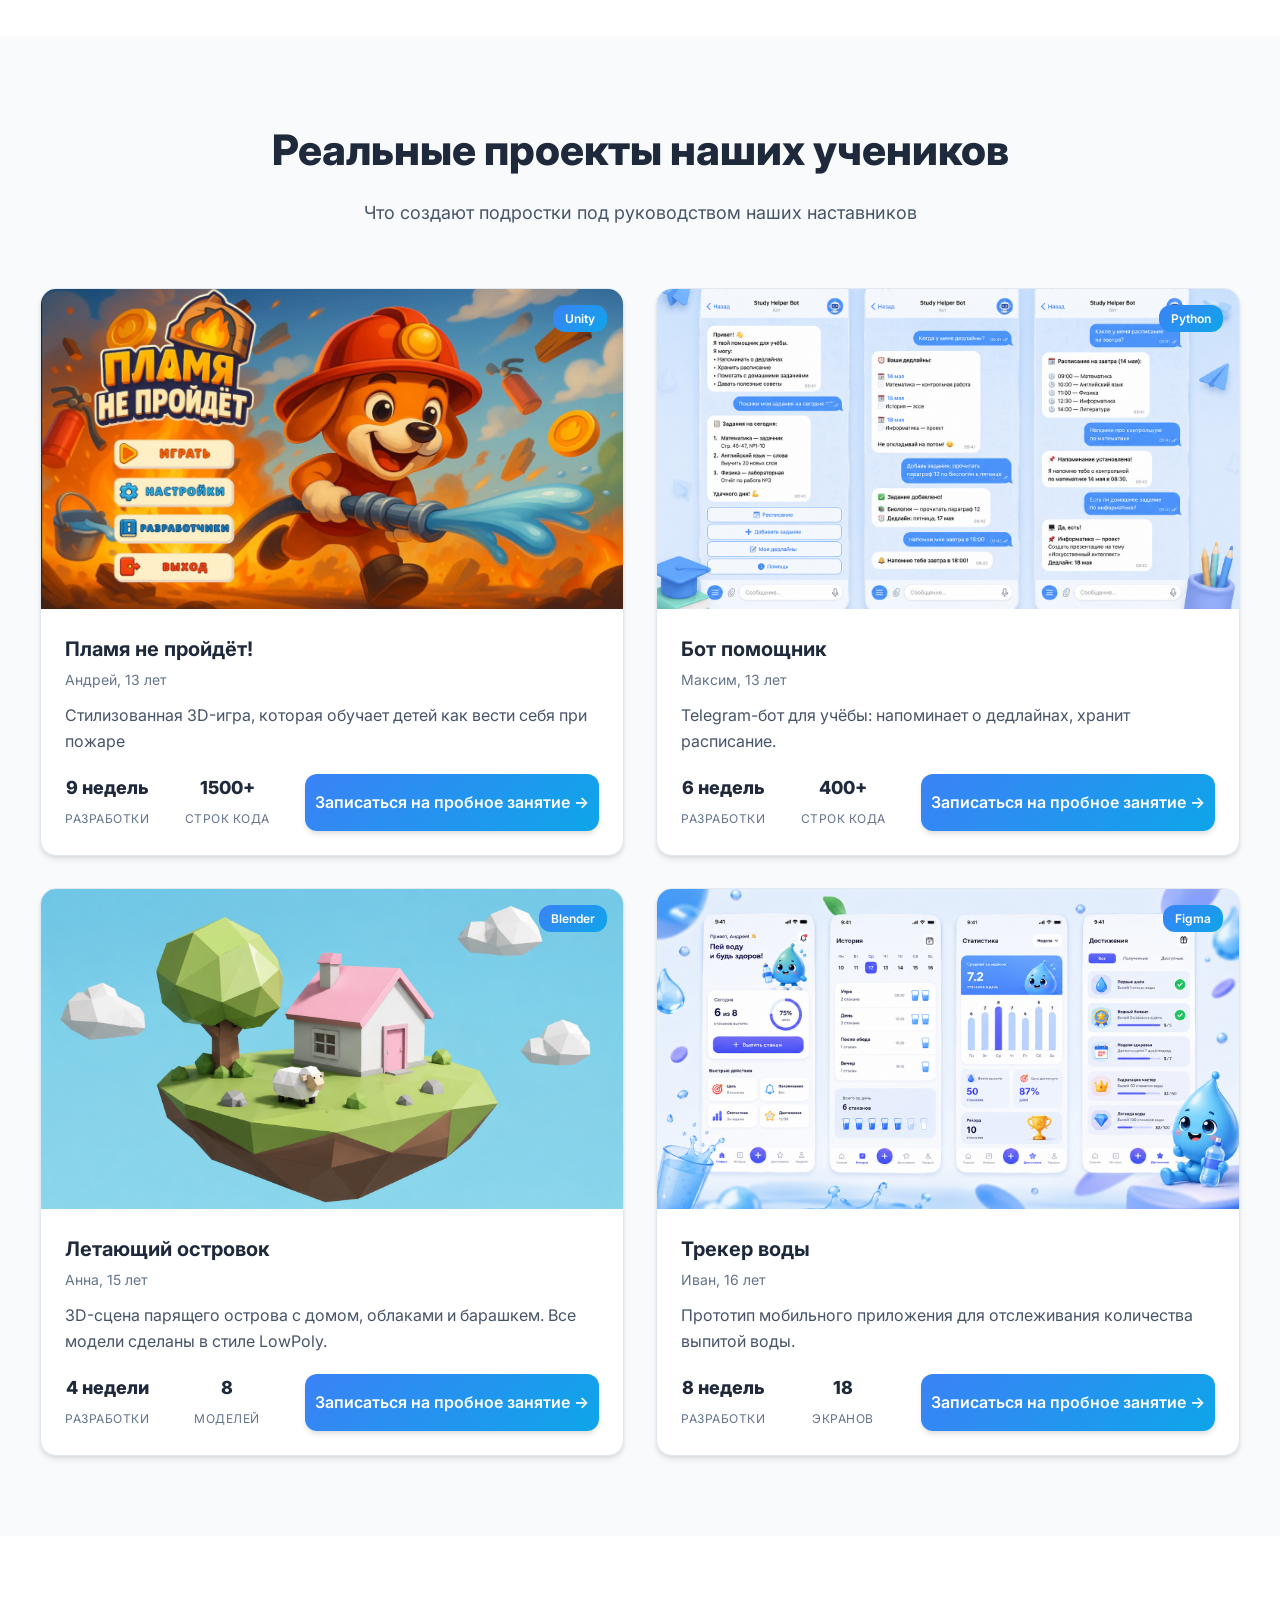
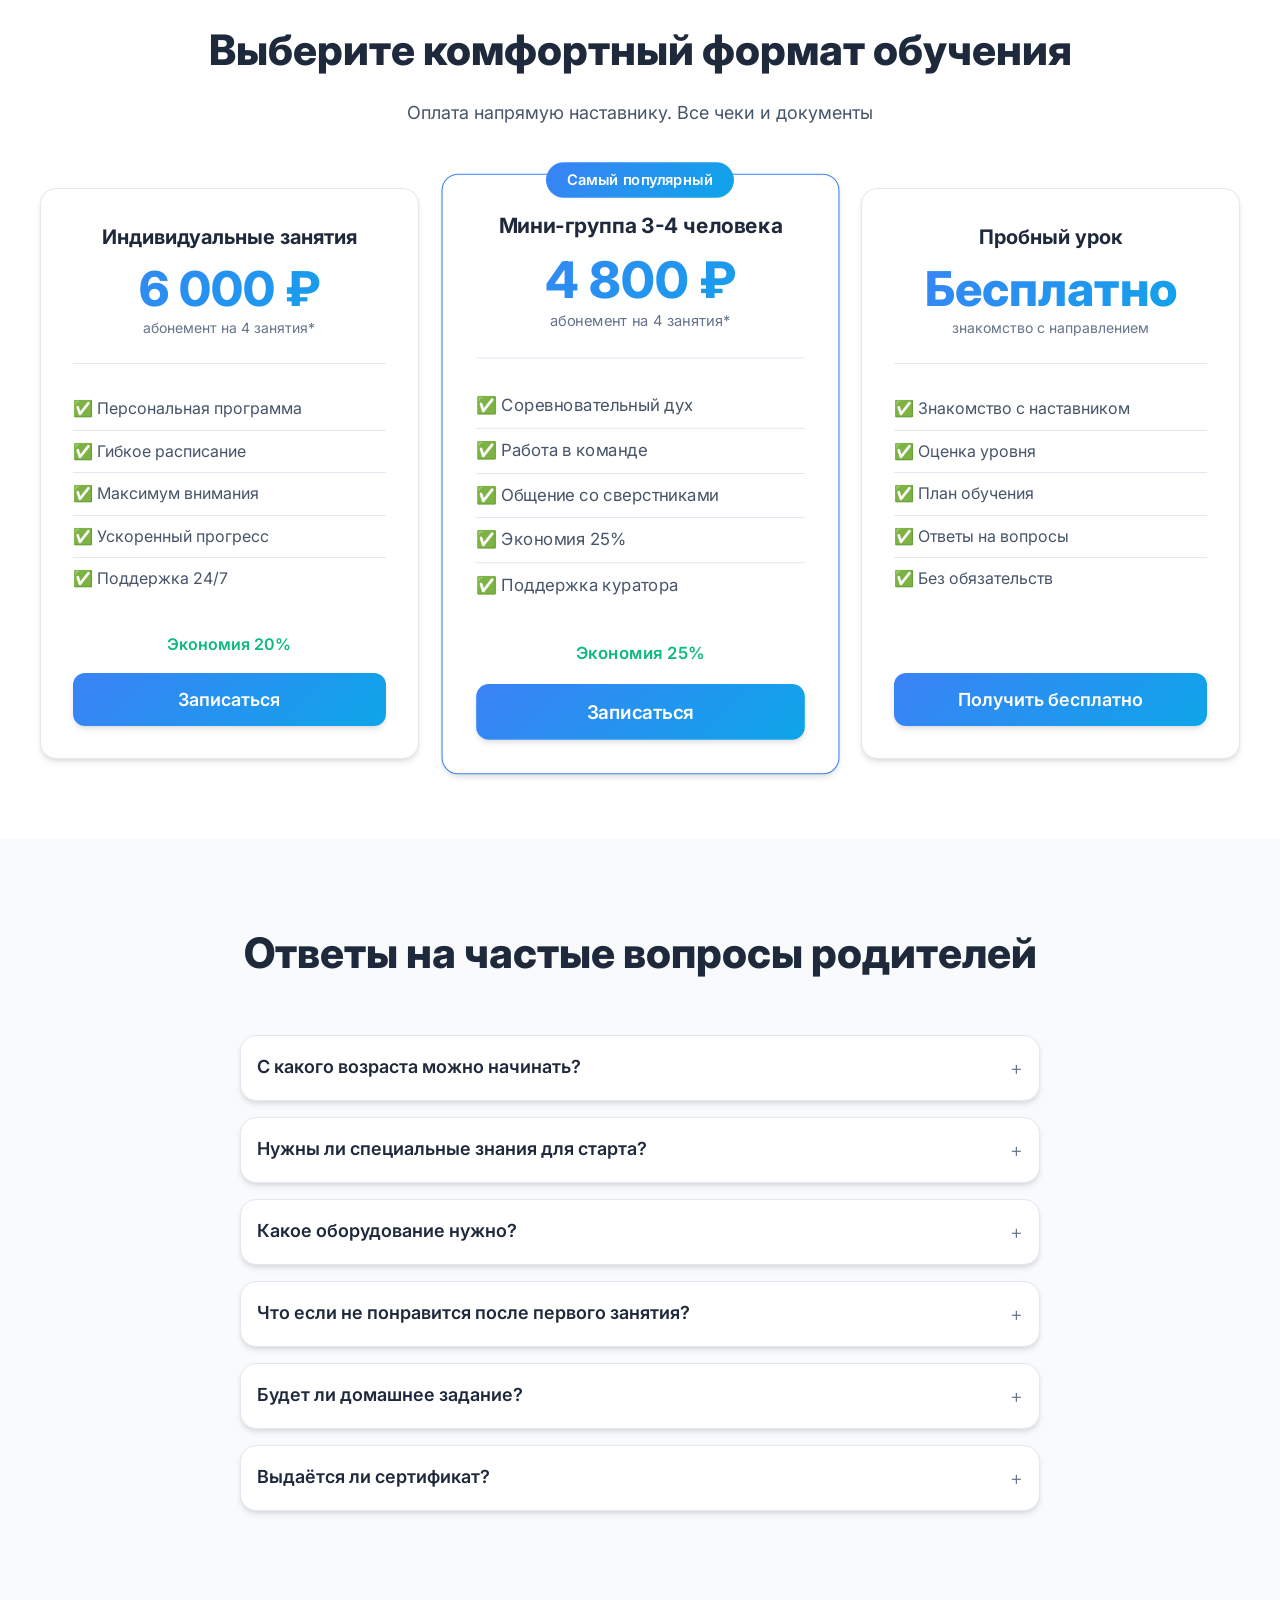
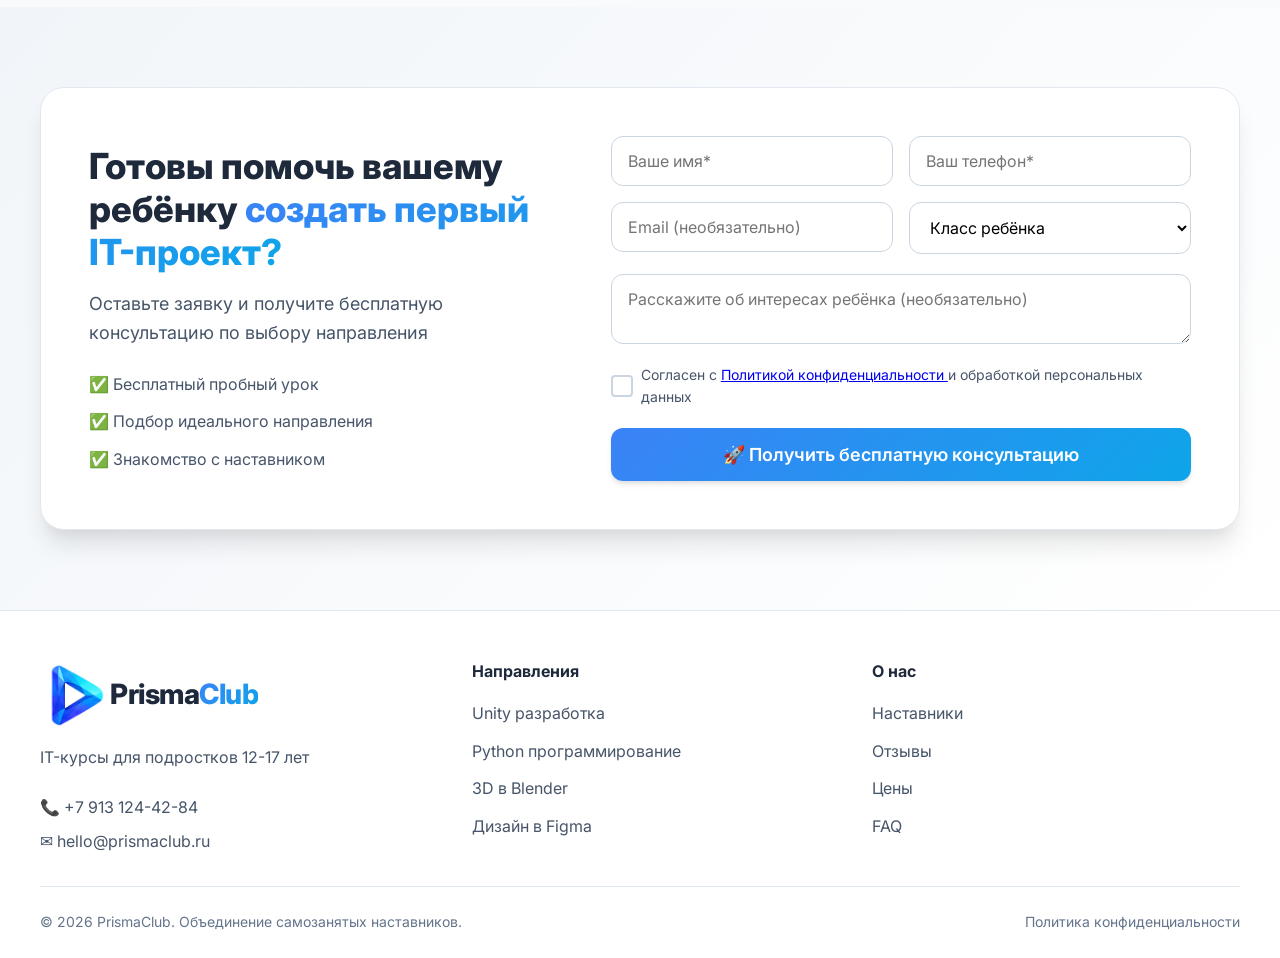
==== commit 1d8df337: "Update index.html" ====
--- a/index.html
+++ b/index.html
@@ -176,8 +176,14 @@
     <div class="form-footer">
         <label class="checkbox">
             <input type="checkbox" name="agreement" required>
-            <span class="checkmark"></span>
-            Согласен с политикой конфиденциальности и обработкой персональных данных
+        <span class="checkmark"></span>
+        <span>
+            Согласен с 
+            <a href="privacy.html" target="_blank">
+                Политикой конфиденциальности
+            </a>
+            и обработкой персональных данных
+        </span>
         </label>
         <div class="guarantee">
             ✅ Первый урок бесплатно • Возврат денег при отказе
@@ -926,8 +932,14 @@
                         <div class="form-group">
                             <label class="checkbox">
                                 <input type="checkbox" name="agreement" required>
-                                <span class="checkmark"></span>
-                                Согласен с политикой конфиденциальности и обработкой персональных данных
+        <span class="checkmark"></span>
+        <span>
+            Согласен с 
+            <a href="privacy.html" target="_blank">
+                Политикой конфиденциальности
+            </a>
+            и обработкой персональных данных
+        </span>
                             </label>
                         </div>
 
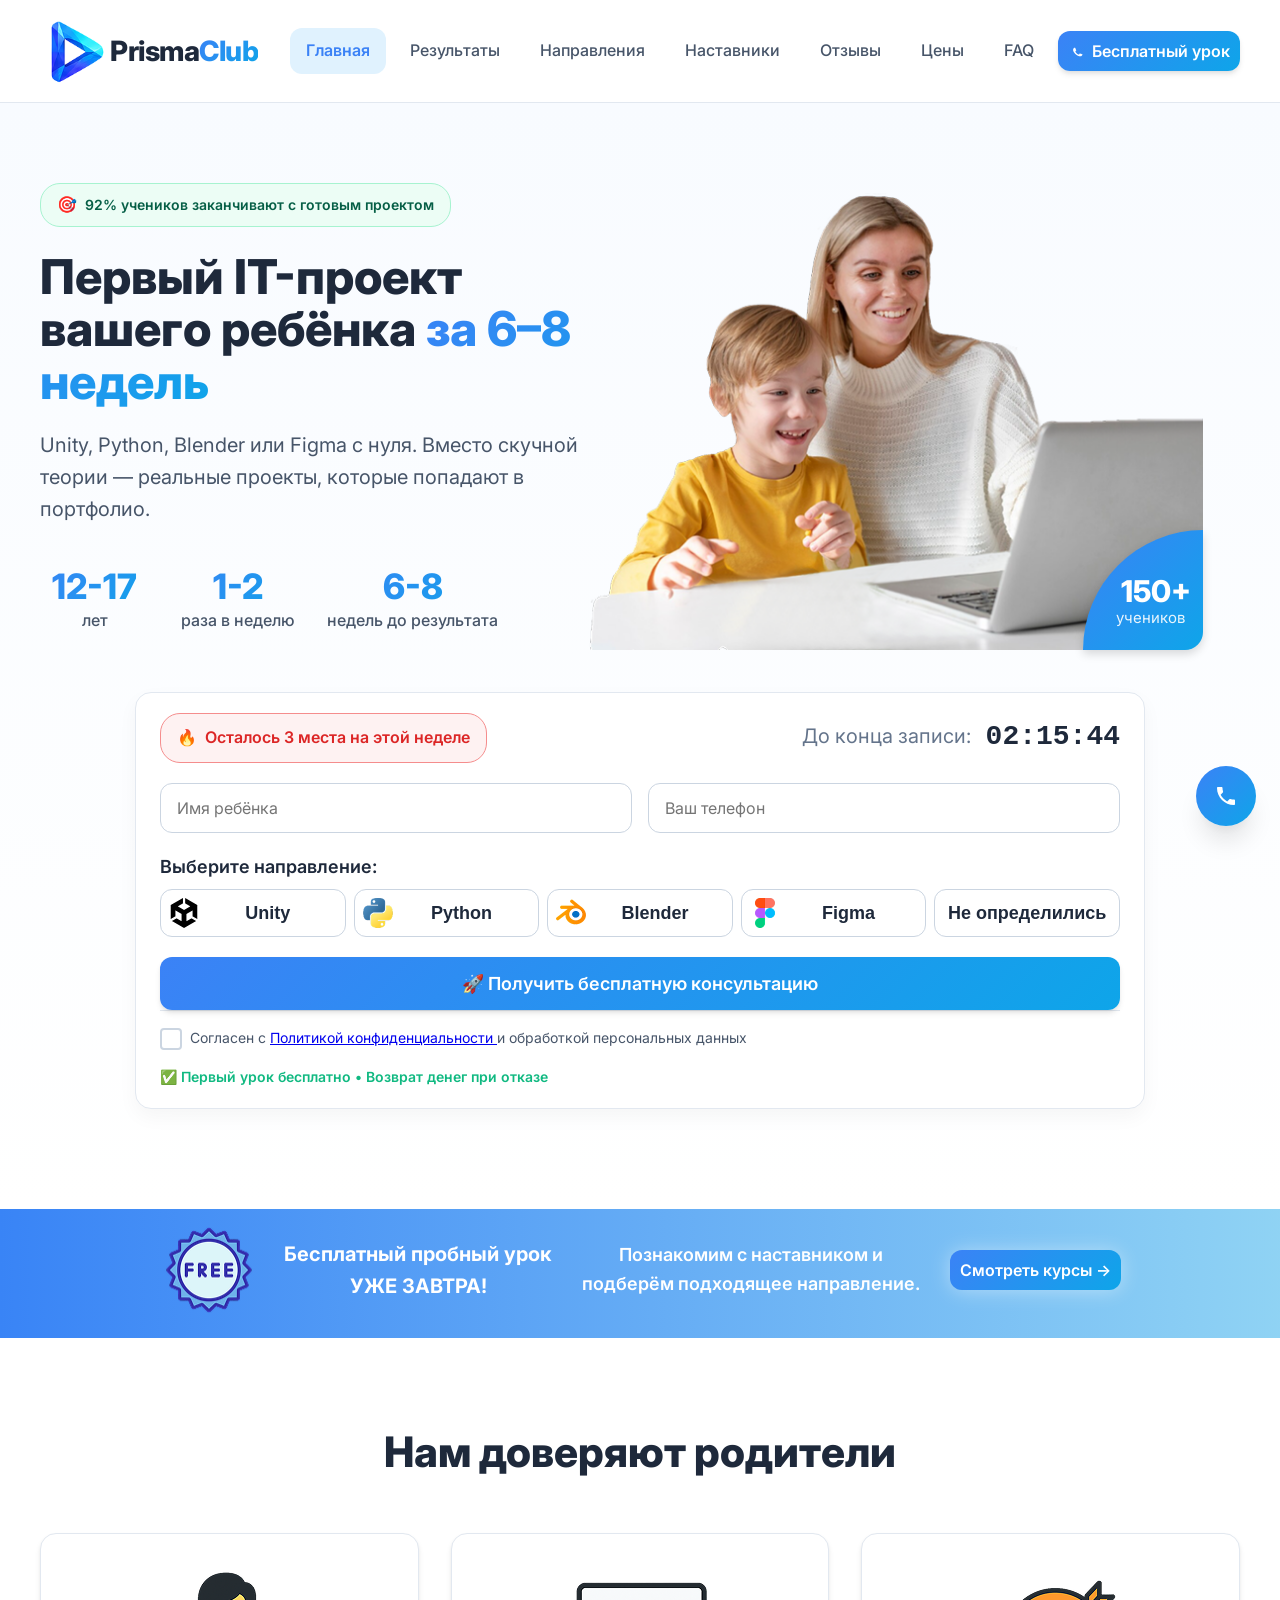
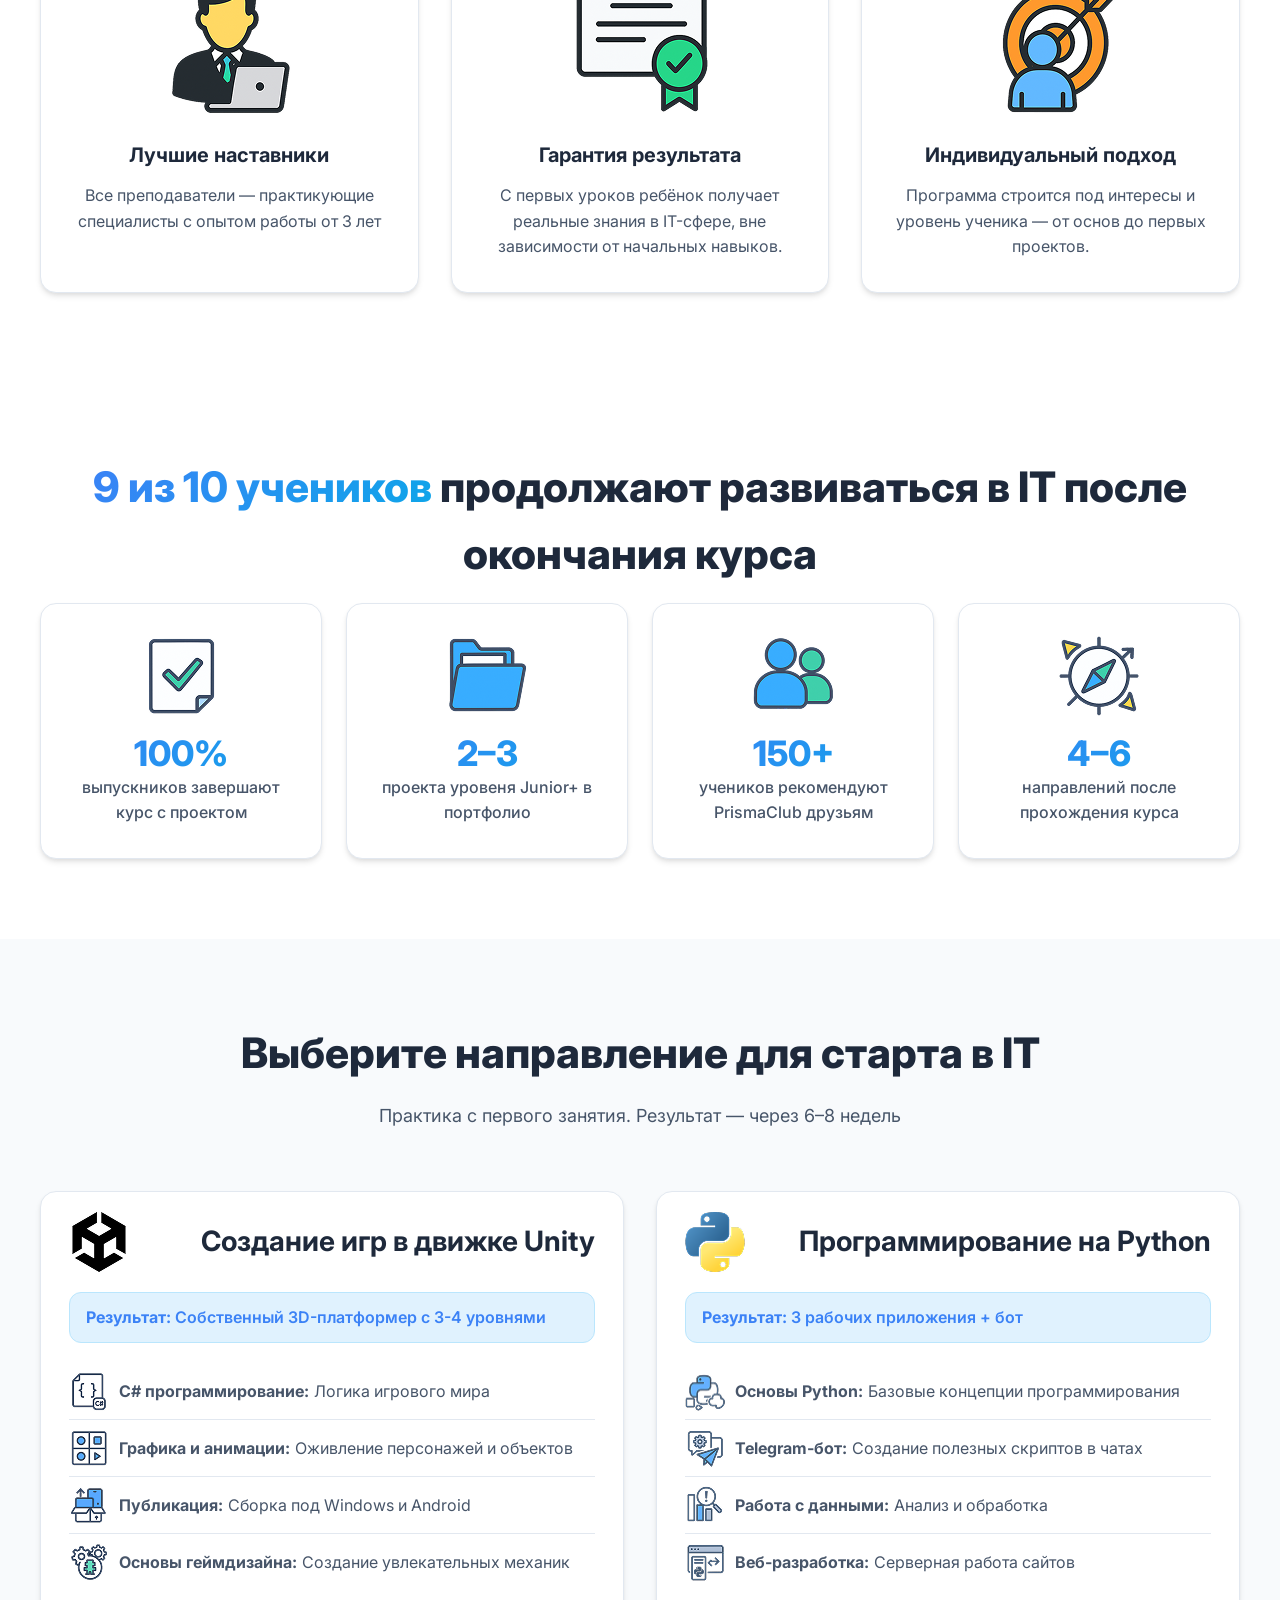
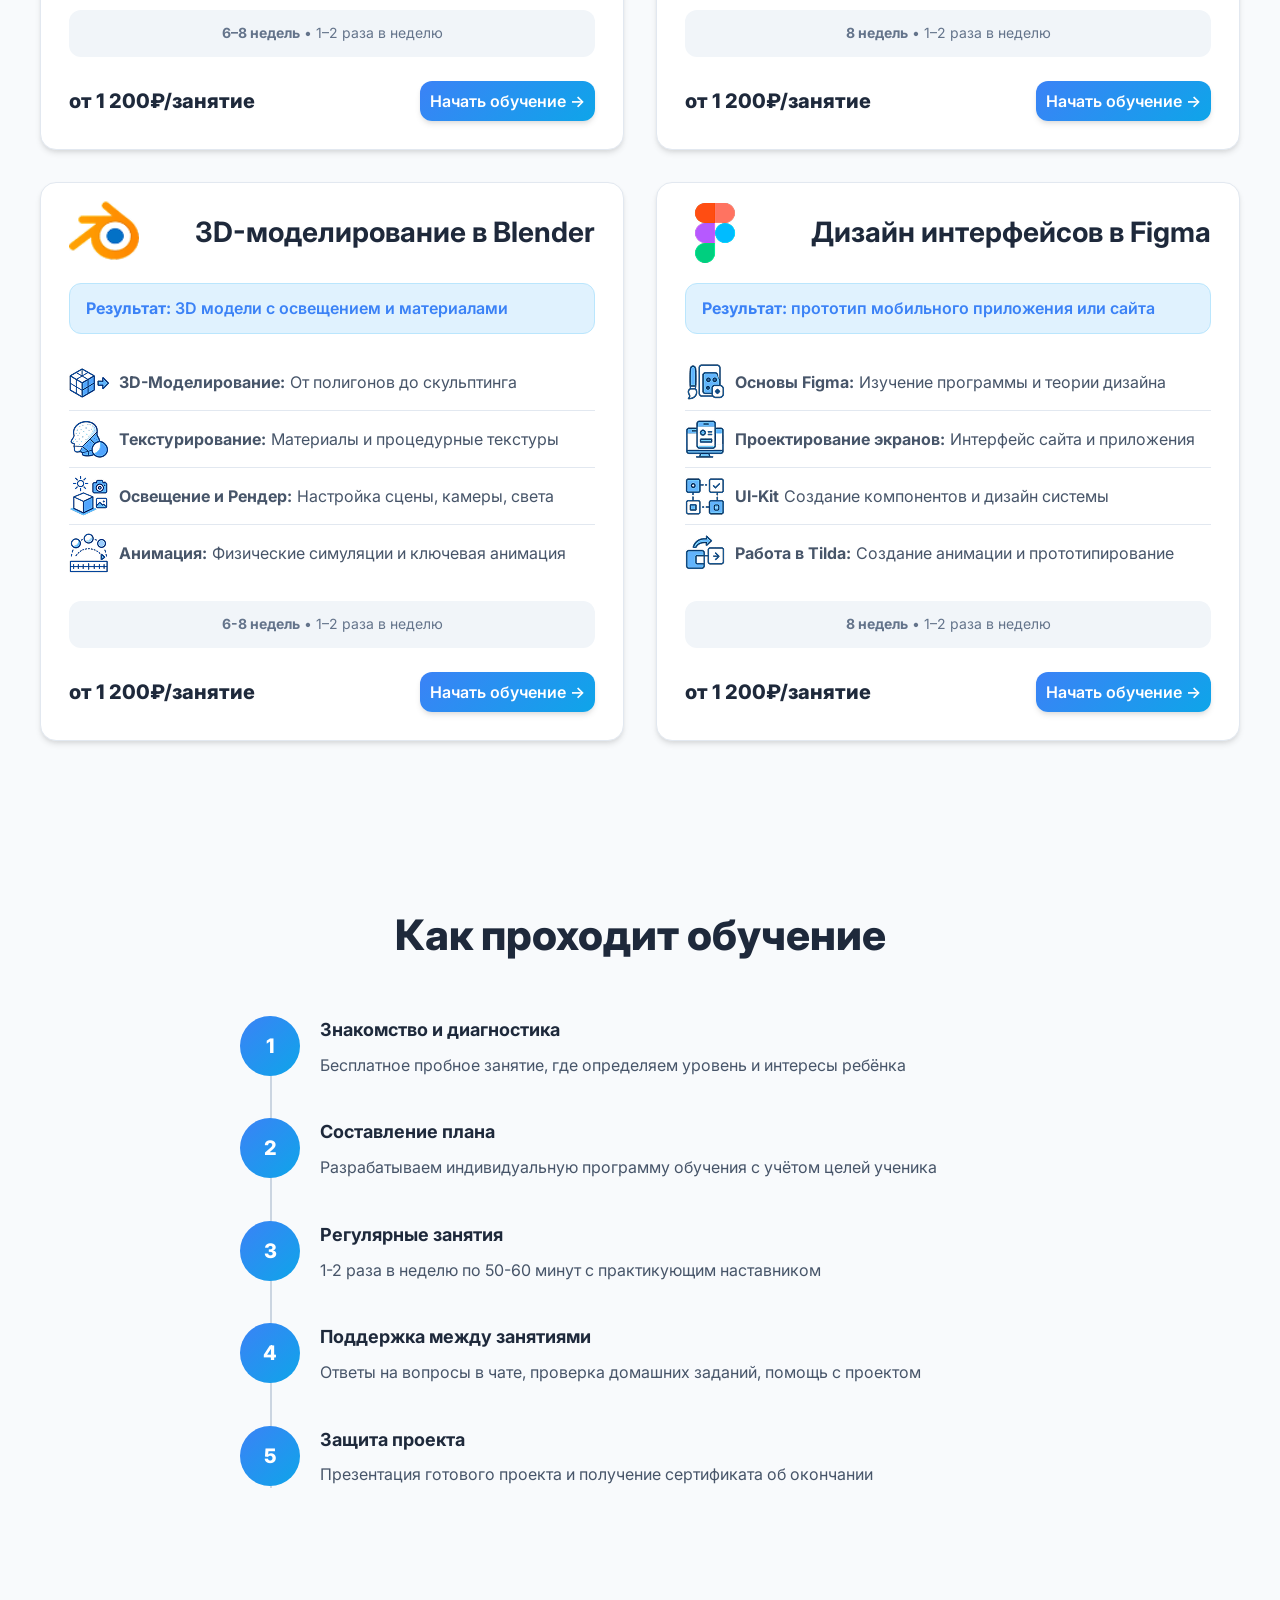
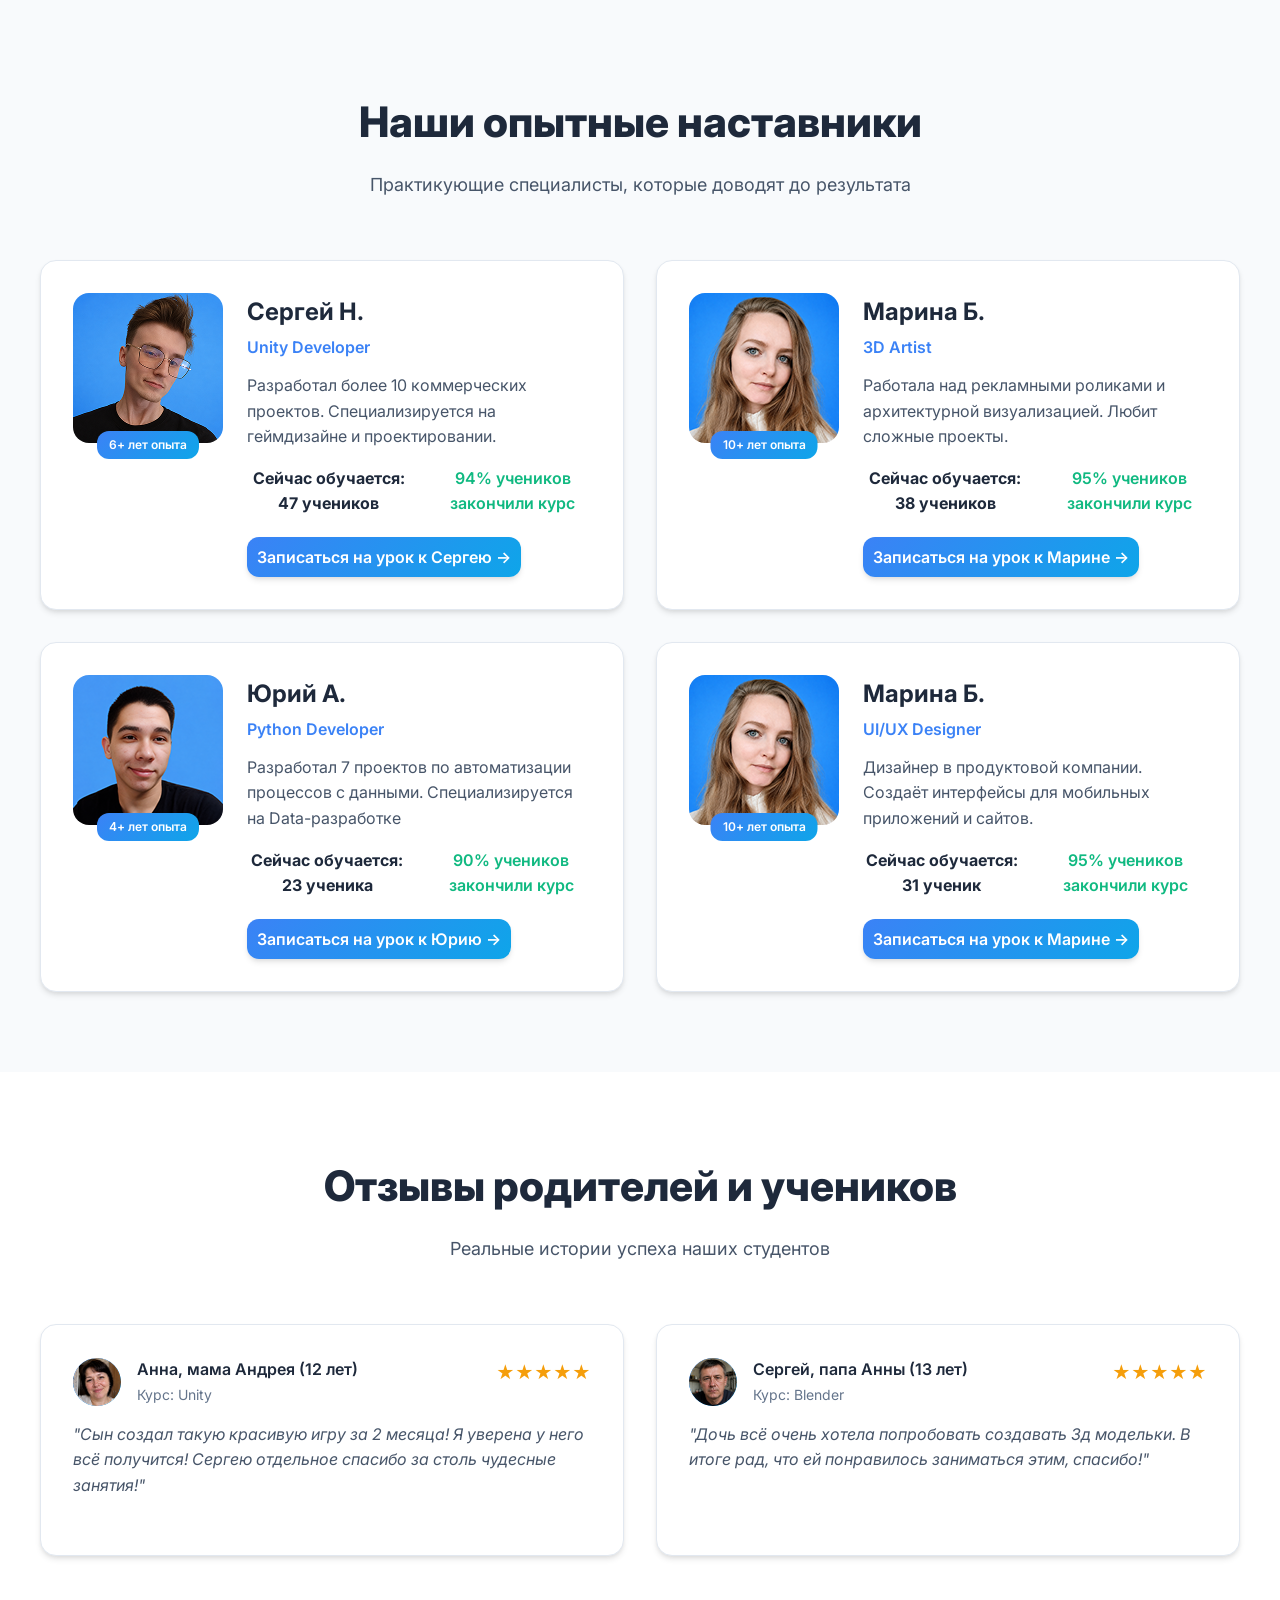
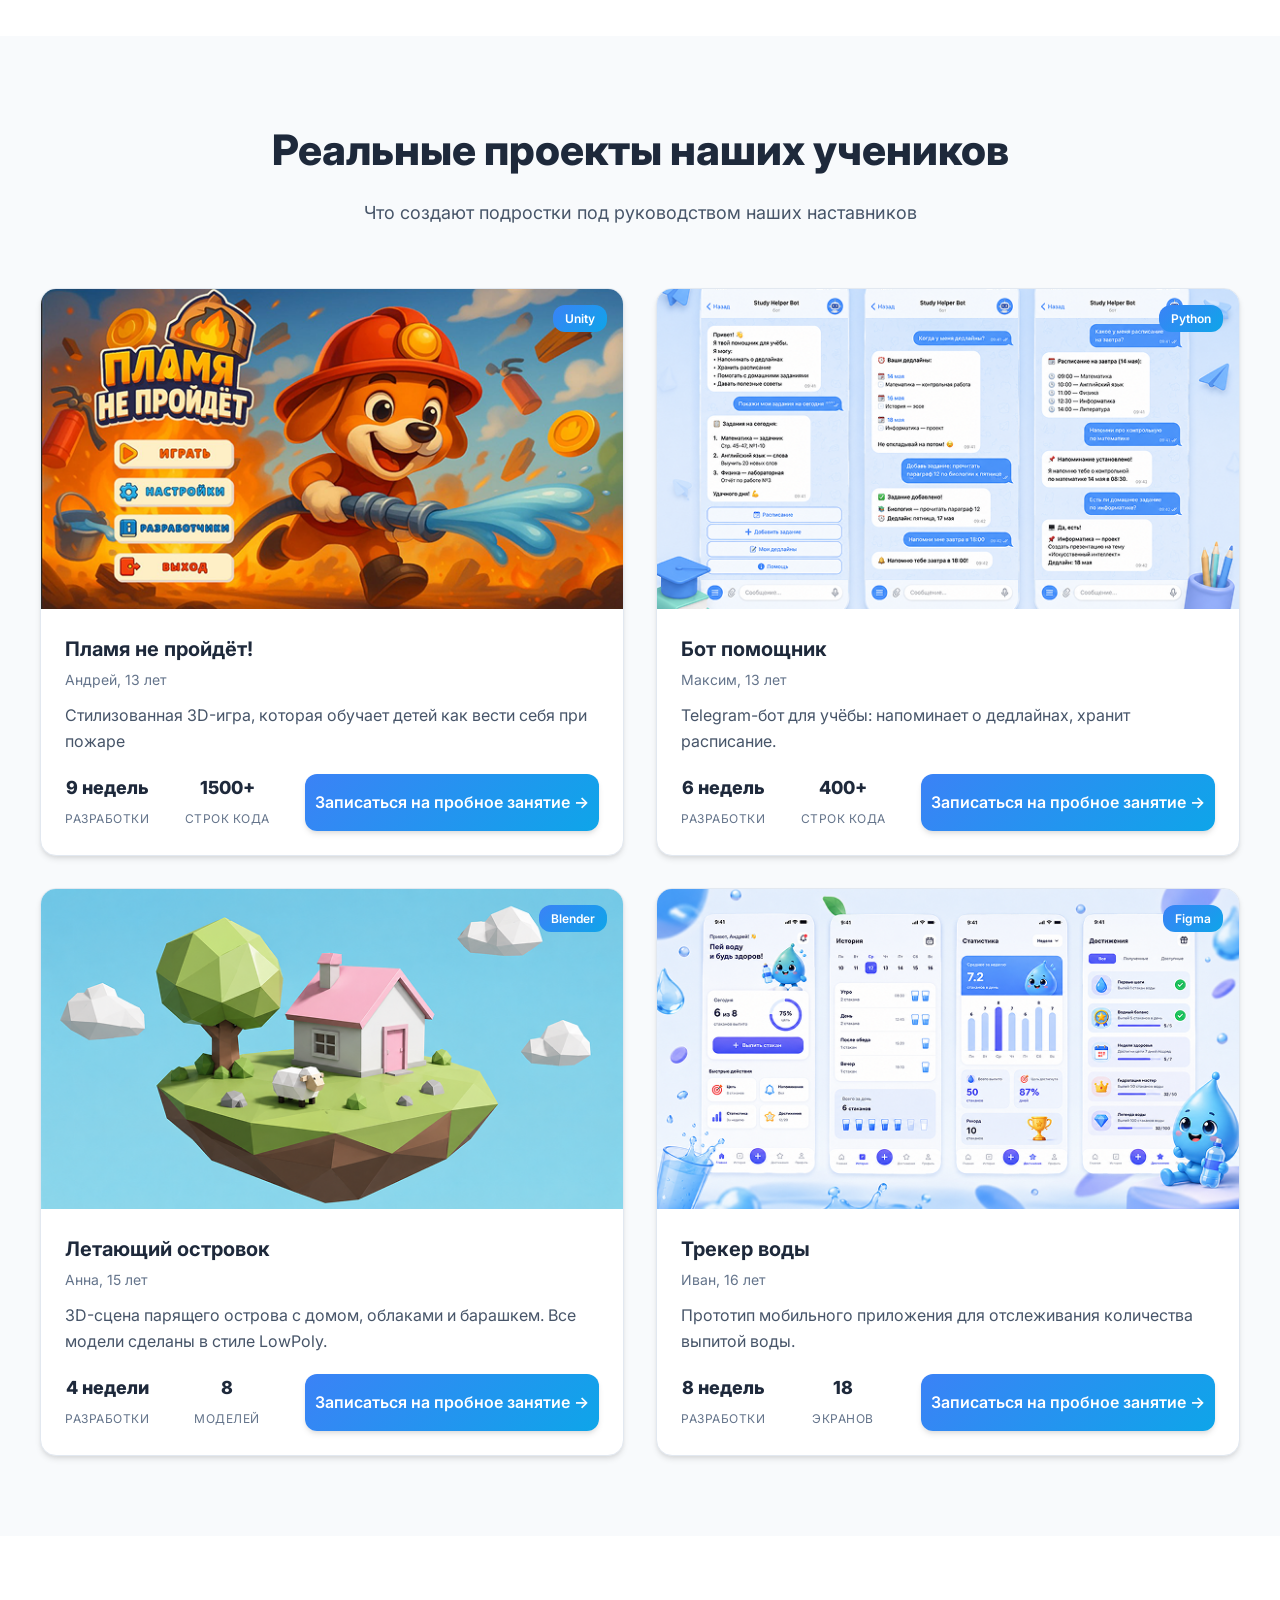
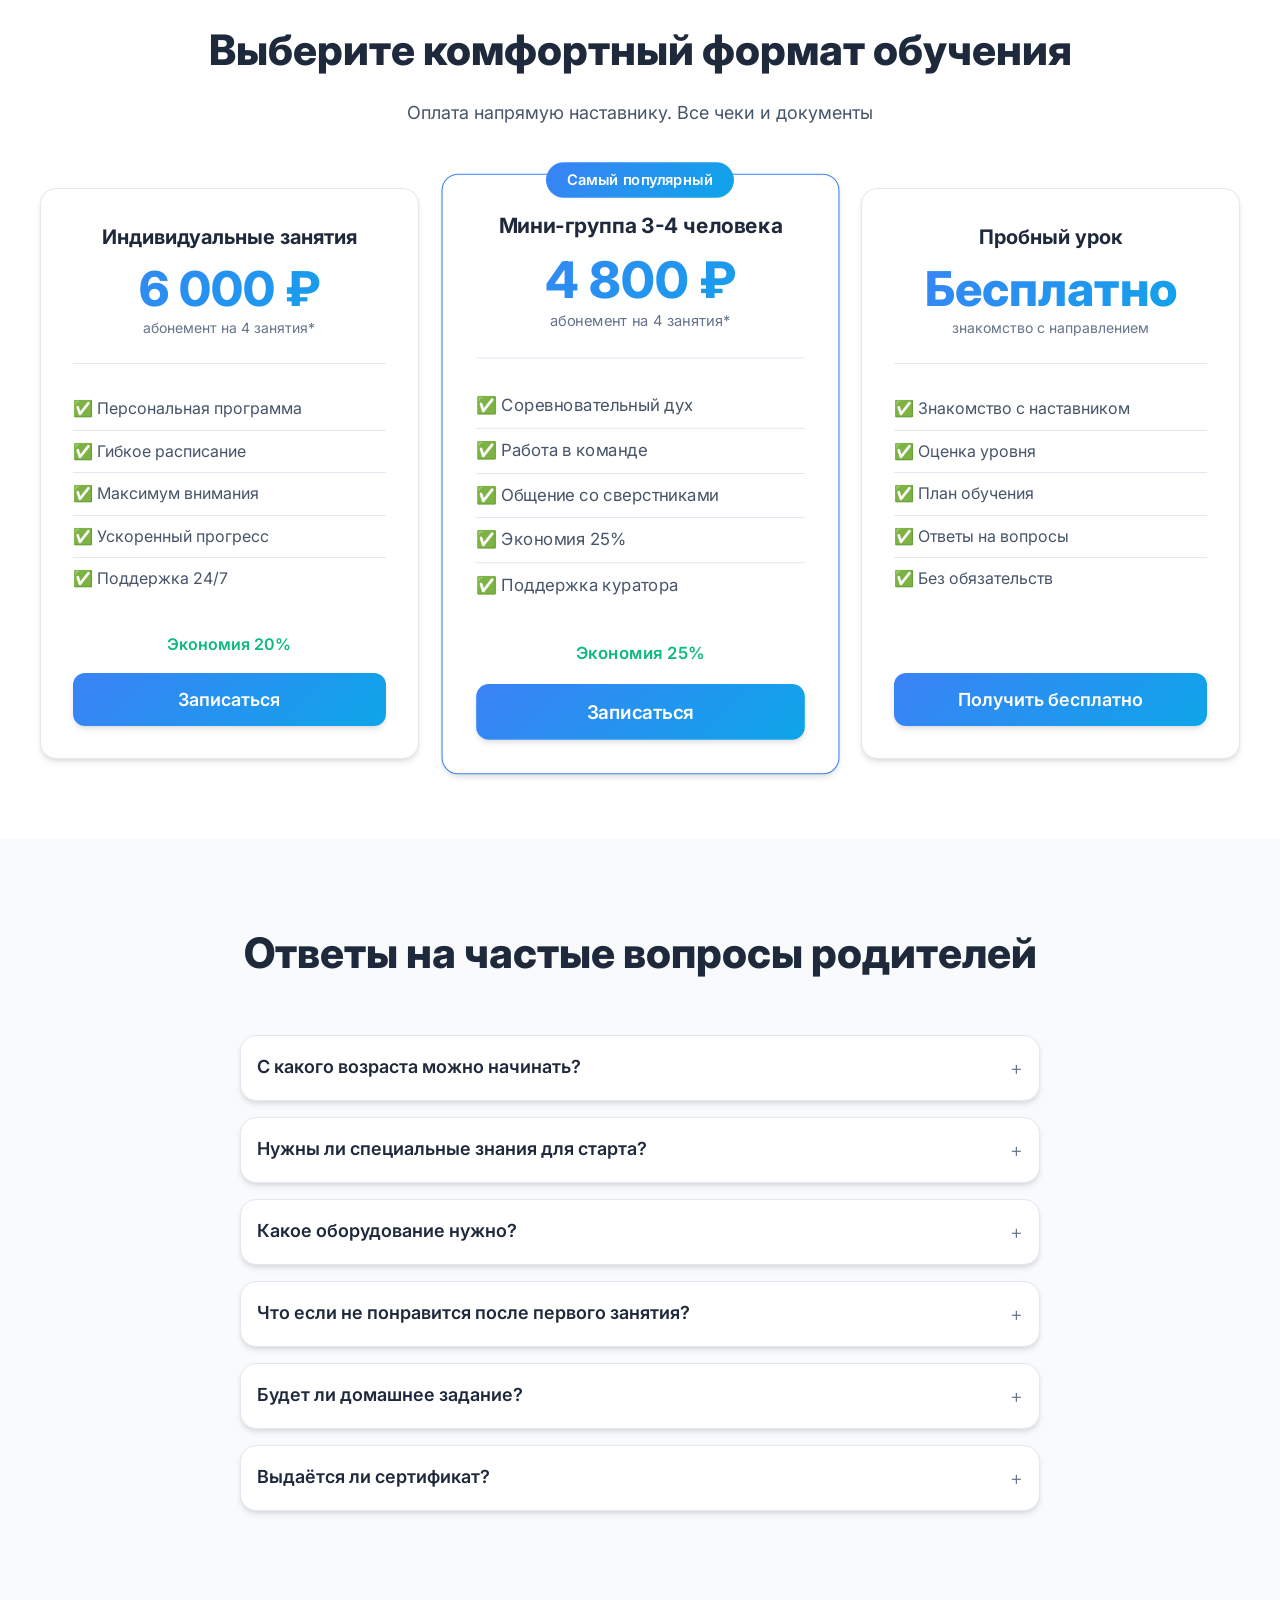
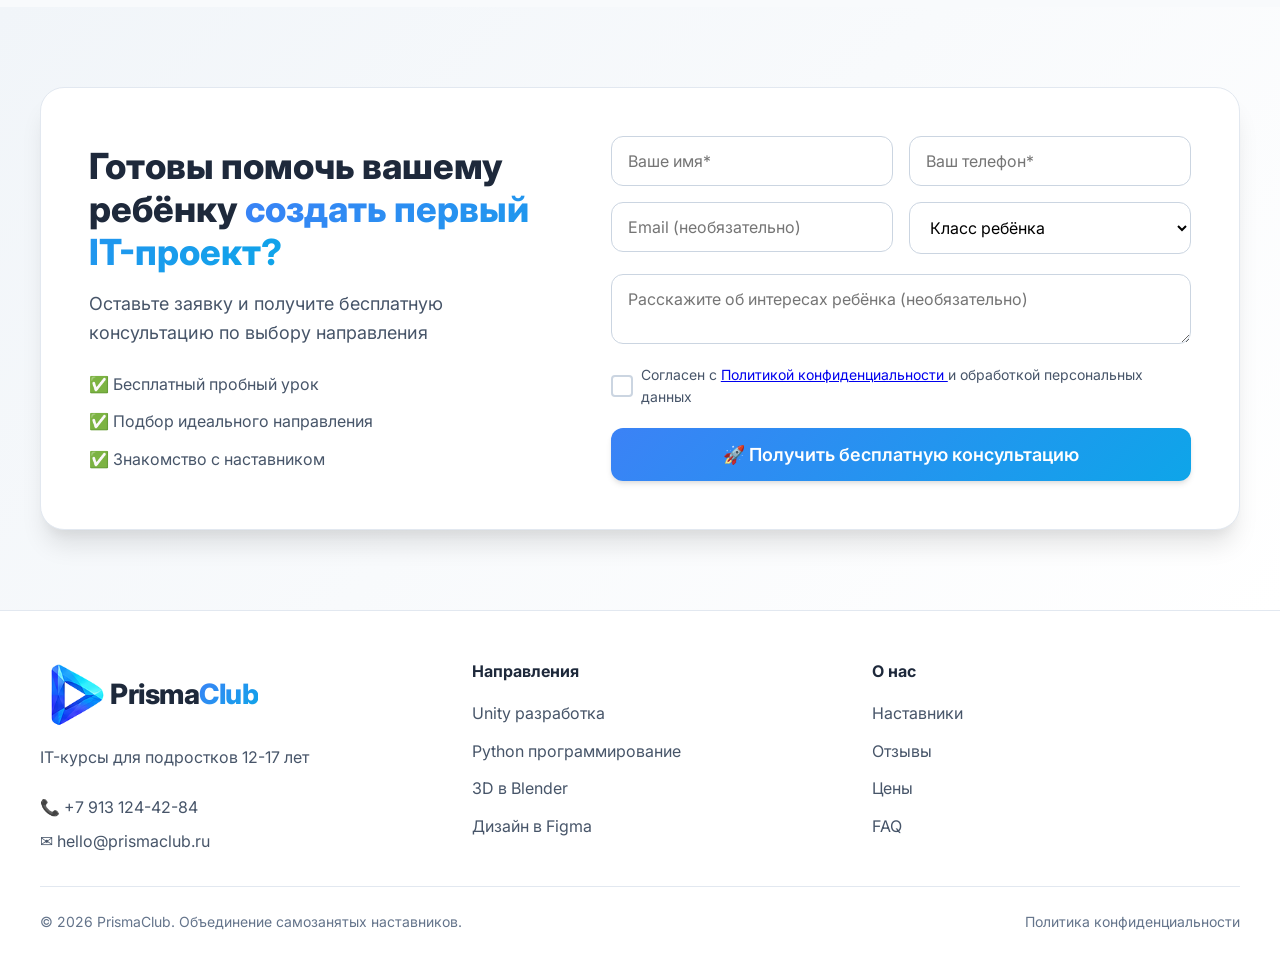
==== commit d7c8b919: "Update index.html" ====
--- a/index.html
+++ b/index.html
@@ -150,25 +150,25 @@
                     <img src = "images/Unity_Icon.png" class = "course-pills-icon"/>
                     <span class = "">Unity</span> 
                 </button>
-                 <button type="button" class="course-pill" data-course="Unity">
+                 <button type="button" class="course-pill" data-course="Python">
                     <img src = "images/Python_Icon.png" class = "course-pills-icon"/>
                     <span class = "">Python</span> 
                 </button>
-                 <button type="button" class="course-pill" data-course="Unity">
+                 <button type="button" class="course-pill" data-course="Blender">
                     <img src = "images/Blender_Icon.png" class = "course-pills-icon"/>
                     <span class = "">Blender</span> 
                 </button>
-                 <button type="button" class="course-pill" data-course="Unity">
+                 <button type="button" class="course-pill" data-course="Figma">
                     <img src = "images/Figma_Icon.png" class = "course-pills-icon"/>
                     <span class = "">Figma</span> 
                 </button>
-                 <button type="button" class="course-pill" data-course="Unity">
+                 <button type="button" class="course-pill" data-course="Not sure">
                     <span class = "">Не определились</span> 
                 </button>
             </div>
         </div>
 
-        <button class="btn btn-primary btn-large btn-block">
+        <button class="btn btn-primary btn-large btn-block" type="button" onclick="scrollToForm()">
             🚀 Получить бесплатную консультацию
         </button>
     </div>
@@ -200,7 +200,7 @@
         <span class ="cta-inline-frase">УЖЕ ЗАВТРА!</span>
         </h3>
       <p>Познакомим с наставником и подберём подходящее направление.</p>
-      <button class="btn btn-primary" onclick="scrollToForm('tracks')">
+      <button class="btn btn-primary" onclick="smoothTo('#tracks')">
         Смотреть курсы →
       </button>
     </div>
@@ -450,7 +450,7 @@
                         </div>
                         <div class="track-actions">
                             <div class="price">от 1 200₽/занятие</div>
-                            <button class="btn btn-primary" onclick="scrollToForm('Blender')">
+                            <button class="btn btn-primary" onclick="scrollToForm('Figma')">
                                 Начать обучение →
                             </button>
                         </div>
@@ -643,7 +643,7 @@
                 <div class="cases-grid">
                     <article class="case-card">
                         <div class="case-image">
-                            <img src="images/Fire_Game.jpg" alt="Игра Пламя не пройдёт" width="320" height="240">
+                            <img src="images/Fire_Game.png" alt="Игра Пламя не пройдёт" width="320" height="240">
                             <div class="case-badge">Unity</div>
                         </div>
                         <div class="case-content">
@@ -848,7 +848,7 @@
                             <span class="faq-toggle">+</span>
                         </div>
                         <div class="faq-answer">
-                            <p>Достаточно обычного компьютера с Windows и стабильным интернетом. Для Unity желателен компьютер помощнее, но для начала подойдёт любой. Поможем с установкой программ.</p>
+                            <p>Достаточно обычного компьютера с Windows и стабильным интернетом. Для Unity и Blender желателен компьютер с видеокартой, но для начала подойдёт любой. Поможем с установкой программ.</p>
                         </div>
                     </div>
 
--- a/style.css
+++ b/style.css
@@ -2888,3 +2888,967 @@
         font-size: 32px;
     }
 }
+
+/* =========================================================
+   FINAL MOBILE COMPACT PATCH
+   Only affects tablets/phones. Desktop styles above stay unchanged.
+   ========================================================= */
+@media (max-width: 768px) {
+    html,
+    body {
+        width: 100%;
+        overflow-x: hidden;
+        -webkit-text-size-adjust: 100%;
+    }
+
+    .wrap {
+        padding-left: 14px;
+        padding-right: 14px;
+    }
+
+    .progress-container {
+        height: 3px;
+    }
+
+    header {
+        z-index: 1100;
+    }
+
+    .nav {
+        min-height: 56px;
+        padding: 6px 0;
+    }
+
+    .logo-image {
+        width: 46px;
+        height: 46px;
+    }
+
+    .logo-text {
+        font-size: 21px;
+        letter-spacing: -0.7px;
+    }
+
+    .mobile-menu-btn {
+        width: 42px;
+        height: 42px;
+        padding: 9px;
+    }
+
+    .topnav.active {
+        top: calc(100% + 6px);
+        left: 14px;
+        right: 14px;
+        padding: 12px;
+        gap: 6px;
+        border-radius: 18px;
+    }
+
+    .topnav.active .navlink,
+    .topnav.active .btn {
+        min-height: 42px;
+        font-size: 15px;
+    }
+
+    .hero {
+        padding: 22px 0 30px;
+    }
+
+    .hero .wrap {
+        gap: 18px;
+    }
+
+    .hero-badge {
+        margin-bottom: 14px;
+        padding: 7px 12px;
+        font-size: 13px;
+        line-height: 1.35;
+        border-radius: 16px;
+    }
+
+    .hero-title {
+        font-size: clamp(28px, 7.4vw, 36px);
+        line-height: 1.08;
+        margin-bottom: 12px;
+        letter-spacing: -1px;
+    }
+
+    .highlight::after {
+        height: 3px;
+    }
+
+    .hero-subtitle {
+        font-size: 16px;
+        line-height: 1.48;
+        margin-bottom: 16px;
+    }
+
+    .hero-stats {
+        display: grid !important;
+        grid-template-columns: repeat(3, minmax(0, 1fr)) !important;
+        gap: 8px;
+        margin-bottom: 0;
+    }
+
+    .hero-stats .stat {
+        padding: 10px 6px;
+        border-radius: 14px;
+    }
+
+    .hero-stats .stat-number {
+        font-size: 25px;
+        line-height: 1;
+        padding: 0 0 3px;
+        margin: 0;
+    }
+
+    .hero-stats .stat-label {
+        font-size: 11.5px;
+        line-height: 1.25;
+    }
+
+    .hero-visual {
+        max-width: 360px;
+        margin: 0 auto;
+    }
+
+    .hero-image-wrapper {
+        max-width: 360px;
+    }
+
+    .hero-image {
+        max-height: 255px;
+        object-fit: contain;
+    }
+
+    .achievement-badge.corner {
+        width: 84px;
+        height: 84px;
+        right: 0;
+        bottom: 0;
+    }
+
+    .achievement-badge.corner .number {
+        font-size: 22px;
+        margin-left: 16px;
+        margin-top: 18px;
+    }
+
+    .achievement-badge.corner .label {
+        font-size: 12px;
+        margin-left: 10px;
+        line-height: 1.15;
+    }
+
+    .booking-banner {
+        width: calc(100% - 24px);
+        max-width: 520px;
+        margin: 14px auto 0;
+        padding: 16px;
+        border-radius: 18px;
+        box-shadow: 0 8px 20px rgba(15, 23, 42, 0.07);
+    }
+
+    .booking-top-row {
+        height: auto;
+        gap: 9px;
+        margin-bottom: 14px;
+    }
+
+    .urgency-badge {
+        width: 100%;
+        box-sizing: border-box;
+        justify-content: center;
+        padding: 7px 10px;
+        font-size: 13px;
+        line-height: 1.25;
+        border-radius: 999px;
+    }
+
+    .urgency-timer {
+        justify-content: center;
+        gap: 6px;
+        text-align: center;
+        flex-direction: row;
+    }
+
+    .urgency-timer span {
+        font-size: 13px;
+    }
+
+    .timer {
+        margin-left: 4px;
+        font-size: 20px;
+        line-height: 1;
+    }
+
+    .booking-form-grid,
+    .booking-form,
+    .cta-form {
+        gap: 12px;
+    }
+
+    .form-row,
+    .form-grid {
+        gap: 10px;
+    }
+
+    .form-label {
+        font-size: 16px;
+        line-height: 1.25;
+    }
+
+    input,
+    select,
+    textarea {
+        min-height: 44px;
+        padding: 11px 13px;
+        font-size: 16px;
+        border-radius: 12px;
+    }
+
+    textarea {
+        min-height: 84px;
+    }
+
+    .course-pills-horizontal {
+        display: grid !important;
+        grid-template-columns: repeat(2, minmax(0, 1fr)) !important;
+        gap: 8px;
+    }
+
+    .course-pills-horizontal .course-pill {
+        min-width: 0;
+        min-height: 44px;
+        width: 100%;
+        padding: 8px 10px;
+        font-size: 14px;
+        line-height: 1.15;
+        border-radius: 12px;
+        white-space: normal;
+    }
+
+    .course-pills-horizontal .course-pill:last-child {
+        grid-column: 1 / -1;
+    }
+
+    .course-pills-icon {
+        width: 24px;
+        max-width: 24px;
+        height: 24px;
+        object-fit: contain;
+    }
+
+    .btn,
+    .btn-large {
+        min-height: 45px;
+        padding: 11px 14px;
+        font-size: 15px;
+        line-height: 1.2;
+        border-radius: 13px;
+    }
+
+    .form-footer {
+        padding-top: 12px;
+        gap: 8px;
+    }
+
+    .checkbox {
+        align-items: flex-start;
+        font-size: 12.5px;
+        line-height: 1.32;
+    }
+
+    .checkmark {
+        flex: 0 0 18px;
+        margin-top: 1px;
+    }
+
+    .guarantee {
+        font-size: 12.5px;
+        line-height: 1.32;
+    }
+
+    .after-hero-cta {
+        display: none;
+    }
+
+    .trust,
+    .results,
+    #tracks,
+    .process,
+    #mentors,
+    #testimonials,
+    #cases,
+    .pricing,
+    #faq,
+    #final-cta,
+    .reviews {
+        padding: 40px 0;
+    }
+
+    .section-title {
+        font-size: clamp(25px, 6.6vw, 31px);
+        line-height: 1.13;
+        margin-bottom: 10px;
+        letter-spacing: -0.7px;
+    }
+
+    .section-sub {
+        font-size: 15px;
+        line-height: 1.45;
+        margin-bottom: 24px;
+    }
+
+    .trust-grid,
+    .stats-grid,
+    .tracks-grid,
+    .mentors-grid,
+    .testimonials-grid,
+    .cases-grid,
+    .pricing-grid,
+    .reviews-grid {
+        gap: 12px;
+        margin-top: 24px;
+    }
+
+    .trust-grid {
+        display: flex;
+        flex-direction: column;
+    }
+
+    .trust-item {
+        display: flex;
+        align-items: center;
+        gap: 14px;
+        text-align: left;
+        padding: 14px;
+        border-radius: 16px;
+    }
+
+    .trust-icon {
+        flex: 0 0 56px;
+    }
+
+    .trust-icon img {
+        width: 56px;
+        height: 56px;
+        margin: 0;
+        object-fit: contain;
+    }
+
+    .trust-content h3 {
+        font-size: 17px;
+        line-height: 1.2;
+        margin-bottom: 4px;
+    }
+
+    .trust-content p {
+        font-size: 13.5px;
+        line-height: 1.35;
+    }
+
+    .stats-grid {
+        grid-template-columns: repeat(2, minmax(0, 1fr));
+    }
+
+    .stat-card {
+        padding: 14px 10px;
+        border-radius: 16px;
+    }
+
+    .stat-icon img {
+        width: 46px;
+        height: 46px;
+        object-fit: contain;
+    }
+
+    .stat-number {
+        font-size: 29px;
+        line-height: 1;
+        padding: 7px 0 4px;
+        margin: 0;
+    }
+
+    .stat-label {
+        font-size: 12.5px;
+        line-height: 1.28;
+    }
+
+    .track-card,
+    .testimonial-card,
+    .pricing-card,
+    .review-card,
+    .case-content,
+    .final-cta-card {
+        padding: 16px;
+        border-radius: 16px;
+    }
+
+    .track-header {
+        gap: 11px;
+        margin-bottom: 12px;
+        min-height: 0;
+    }
+
+    .track-icon img,
+    .track-icon .blender-icon {
+        width: 42px;
+        height: 42px;
+    }
+
+    .track-header h3 {
+        font-size: 21px;
+        line-height: 1.18;
+        letter-spacing: -0.3px;
+    }
+
+    .track-result {
+        padding: 10px 12px;
+        margin-bottom: 12px;
+        font-size: 14.5px;
+        line-height: 1.35;
+    }
+
+    .track-content {
+        margin-bottom: 14px;
+    }
+
+    .track-features {
+        margin-bottom: 12px;
+    }
+
+    .track-features li {
+        position: relative;
+        display: block;
+        min-height: 32px;
+        padding: 8px 0 8px 42px;
+        font-size: 14px;
+        line-height: 1.35;
+    }
+
+    .track-features li img {
+        position: absolute;
+        left: 0;
+        top: 8px;
+        width: 30px;
+        height: 30px;
+        padding-right: 0;
+        object-fit: contain;
+    }
+
+    .track-features li strong {
+        display: inline;
+        padding-right: 3px;
+    }
+
+    .track-duration {
+        padding: 9px 10px;
+        font-size: 13px;
+        line-height: 1.25;
+        border-radius: 12px;
+    }
+
+    .track-actions {
+        gap: 9px;
+    }
+
+    .price {
+        font-size: 18px;
+    }
+
+    .process-timeline {
+        margin-top: 24px;
+    }
+
+    .process-timeline::before {
+        left: 19px;
+    }
+
+    .process-item {
+        margin-bottom: 20px;
+    }
+
+    .process-step {
+        width: 40px;
+        height: 40px;
+        margin-right: 12px;
+        font-size: 16px;
+    }
+
+    .process-content h3 {
+        font-size: 17px;
+        line-height: 1.25;
+        margin-bottom: 5px;
+    }
+
+    .process-content p {
+        font-size: 14.5px;
+        line-height: 1.42;
+    }
+
+    .mentor-card {
+        display: grid;
+        grid-template-columns: 88px minmax(0, 1fr);
+        align-items: start;
+        gap: 13px;
+        padding: 16px;
+        text-align: left;
+        border-radius: 16px;
+    }
+
+    .mentor-photo {
+        width: 88px;
+    }
+
+    .mentor-photo img {
+        width: 88px;
+        height: 88px;
+        border-radius: 14px;
+    }
+
+    .mentor-exp {
+        bottom: -6px;
+        padding: 3px 8px;
+        font-size: 10px;
+        border-radius: 10px;
+    }
+
+    .mentor-info h3 {
+        font-size: 20px;
+        line-height: 1.15;
+        margin-bottom: 3px;
+    }
+
+    .mentor-role {
+        font-size: 14px;
+        margin-bottom: 8px;
+    }
+
+    .mentor-bio {
+        display: none;
+    }
+
+    .mentor-stats {
+        display: flex;
+        flex-direction: column;
+        align-items: flex-start;
+        gap: 5px;
+        margin-bottom: 10px;
+        font-size: 12.5px;
+        line-height: 1.25;
+        text-align: left;
+    }
+
+    .mentor-stats .stat {
+        text-align: left;
+    }
+
+    .mentor-info .btn {
+        width: 100%;
+        min-height: 40px;
+        padding: 9px 10px;
+        font-size: 12.5px;
+        line-height: 1.2;
+    }
+
+    .testimonial-author {
+        gap: 10px;
+        margin-bottom: 12px;
+    }
+
+    .author-avatar {
+        width: 42px;
+        height: 42px;
+    }
+
+    .author-name {
+        font-size: 14.5px;
+        line-height: 1.25;
+    }
+
+    .author-course {
+        font-size: 12.5px;
+    }
+
+    .stars {
+        font-size: 14px;
+    }
+
+    .testimonial-content,
+    .testimonial-content p {
+        margin-bottom: 0;
+        font-size: 14.5px;
+        line-height: 1.45;
+    }
+
+    .case-image {
+        height: 168px;
+        border-radius: 16px 16px 0 0;
+    }
+
+    .case-content h3 {
+        font-size: 20px;
+        line-height: 1.2;
+    }
+
+    .case-author {
+        font-size: 13px;
+        margin-bottom: 8px;
+    }
+
+    .case-description {
+        display: -webkit-box;
+        -webkit-line-clamp: 2;
+        -webkit-box-orient: vertical;
+        overflow: hidden;
+        margin-bottom: 12px;
+        font-size: 14.5px;
+        line-height: 1.4;
+    }
+
+    .case-stats {
+        display: grid;
+        grid-template-columns: repeat(2, minmax(0, 1fr));
+        gap: 10px;
+    }
+
+    .case-stat strong {
+        font-size: 17px;
+    }
+
+    .case-stat span {
+        font-size: 10.5px;
+    }
+
+    .case-stats .btn {
+        grid-column: 1 / -1;
+    }
+
+    .pricing-card {
+        padding: 18px 16px;
+    }
+
+    .pricing-header {
+        margin-bottom: 14px;
+        padding-bottom: 14px;
+    }
+
+    .pricing-header h3 {
+        font-size: 20px;
+        line-height: 1.22;
+        margin-bottom: 8px;
+    }
+
+    .pricing-header .price {
+        font-size: 34px;
+        line-height: 1.05;
+    }
+
+    .price-sub {
+        font-size: 12.5px;
+    }
+
+    .pricing-features {
+        margin-bottom: 16px;
+    }
+
+    .pricing-features li {
+        padding: 7px 0;
+        font-size: 14.5px;
+        line-height: 1.32;
+    }
+
+    .save {
+        margin-bottom: 10px;
+        font-size: 14.5px;
+    }
+
+    .popular-badge {
+        top: -10px;
+        font-size: 12px;
+        padding: 5px 14px;
+    }
+
+    .faq-grid {
+        margin-top: 24px;
+    }
+
+    .faq-item {
+        margin-bottom: 10px;
+        border-radius: 14px;
+    }
+
+    .faq-question {
+        padding: 13px 14px;
+    }
+
+    .faq-question h3 {
+        font-size: 15px;
+        line-height: 1.3;
+    }
+
+    .faq-answer,
+    .faq-answer.active {
+        padding-left: 14px;
+        padding-right: 14px;
+    }
+
+    .faq-answer.active {
+        padding-bottom: 14px;
+    }
+
+    .faq-answer p {
+        font-size: 14.5px;
+        line-height: 1.45;
+    }
+
+    .final-cta-card {
+        gap: 18px;
+    }
+
+    .cta-content h2 {
+        font-size: 24px;
+        line-height: 1.15;
+        margin-bottom: 10px;
+    }
+
+    .cta-content p {
+        font-size: 14.5px;
+        line-height: 1.42;
+        margin-bottom: 14px;
+    }
+
+    .cta-features {
+        gap: 7px;
+    }
+
+    .feature {
+        font-size: 14px;
+        line-height: 1.3;
+    }
+
+    .footer-content {
+        padding: 30px 0 20px;
+        gap: 20px;
+    }
+
+    .footer-column h4 {
+        margin-bottom: 10px;
+    }
+
+    .footer-column a {
+        margin-bottom: 8px;
+        font-size: 14px;
+    }
+
+    .footer-bottom {
+        padding: 16px 0;
+    }
+
+    .floating-whatsapp {
+        right: 12px;
+        bottom: 12px;
+        gap: 0;
+    }
+
+    .whatsapp-button,
+    .floating-whatsapp.expanded .whatsapp-button {
+        width: 52px;
+        height: 52px;
+        min-width: 52px;
+        padding: 0;
+        border-radius: 50%;
+        box-shadow: 0 8px 18px rgba(59, 130, 246, 0.28);
+        opacity: 0.94;
+    }
+
+    .whatsapp-button svg {
+        width: 22px;
+        height: 22px;
+    }
+
+    .floating-whatsapp.expanded .call-button-text,
+    .whatsapp-tooltip {
+        display: none !important;
+    }
+}
+
+@media (max-width: 420px) {
+    .wrap {
+        padding-left: 12px;
+        padding-right: 12px;
+    }
+
+    .logo-image {
+        width: 42px;
+        height: 42px;
+    }
+
+    .logo-text {
+        font-size: 19px;
+    }
+
+    .hero {
+        padding-top: 18px;
+    }
+
+    .hero-title {
+        font-size: 29px;
+    }
+
+    .hero-subtitle {
+        font-size: 15px;
+    }
+
+    .hero-stats {
+        gap: 6px;
+    }
+
+    .hero-stats .stat {
+        padding: 9px 5px;
+    }
+
+    .hero-stats .stat-number {
+        font-size: 22px;
+    }
+
+    .hero-stats .stat-label {
+        font-size: 10.8px;
+    }
+
+    .hero-image {
+        max-height: 220px;
+    }
+
+    .booking-banner {
+        width: calc(100% - 16px);
+        padding: 14px;
+    }
+
+    .course-pills-horizontal {
+        grid-template-columns: repeat(2, minmax(0, 1fr)) !important;
+    }
+
+    .course-pills-horizontal .course-pill {
+        font-size: 13.5px;
+        padding-left: 8px;
+        padding-right: 8px;
+    }
+
+    .trust,
+    .results,
+    #tracks,
+    .process,
+    #mentors,
+    #testimonials,
+    #cases,
+    .pricing,
+    #faq,
+    #final-cta,
+    .reviews {
+        padding: 34px 0;
+    }
+
+    .section-title {
+        font-size: 26px;
+    }
+
+    .section-sub {
+        font-size: 14.5px;
+        margin-bottom: 20px;
+    }
+
+    .trust-grid,
+    .stats-grid,
+    .tracks-grid,
+    .mentors-grid,
+    .testimonials-grid,
+    .cases-grid,
+    .pricing-grid,
+    .reviews-grid {
+        margin-top: 20px;
+    }
+
+    .stats-grid {
+        gap: 10px;
+    }
+
+    .stat-card {
+        padding: 12px 8px;
+    }
+
+    .stat-icon img {
+        width: 40px;
+        height: 40px;
+    }
+
+    .stat-number {
+        font-size: 26px;
+    }
+
+    .stat-label {
+        font-size: 11.7px;
+    }
+
+    .track-header h3 {
+        font-size: 19px;
+    }
+
+    .track-features li {
+        padding-left: 38px;
+        font-size: 13.5px;
+    }
+
+    .track-features li img {
+        width: 28px;
+        height: 28px;
+    }
+
+    .mentor-card {
+        grid-template-columns: 78px minmax(0, 1fr);
+        gap: 12px;
+    }
+
+    .mentor-photo,
+    .mentor-photo img {
+        width: 78px;
+        height: 78px;
+    }
+
+    .mentor-info h3 {
+        font-size: 18px;
+    }
+
+    .mentor-role {
+        font-size: 13px;
+    }
+
+    .mentor-stats {
+        font-size: 12px;
+    }
+
+    .mentor-info .btn {
+        font-size: 12px;
+    }
+
+    .case-image {
+        height: 150px;
+    }
+
+    .pricing-header .price {
+        font-size: 31px;
+    }
+
+    .floating-whatsapp {
+        right: 10px;
+        bottom: 10px;
+    }
+
+    .whatsapp-button,
+    .floating-whatsapp.expanded .whatsapp-button {
+        width: 48px;
+        height: 48px;
+        min-width: 48px;
+    }
+}
